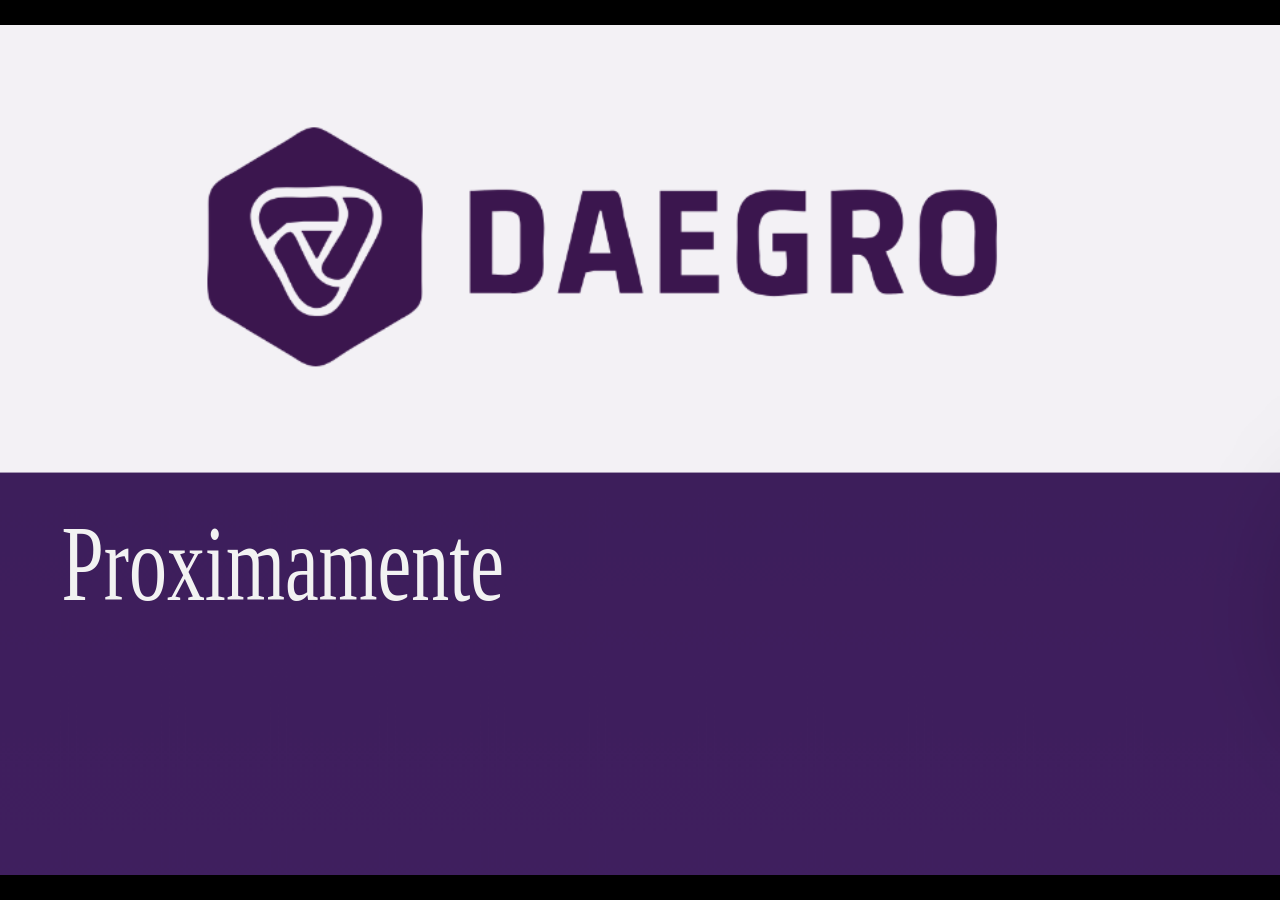
==== index.html @ 28e8f87e "Modificacion de imagen de rama proximamente" ====
<!DOCTYPE html>
<html lang="es">
<head>
    <meta charset="UTF-8">
    <meta name="viewport" content="width=device-width, initial-scale=1.0">
    <title>Próximamente</title>
    <style>
        /* Elimina los márgenes del navegador y oculta barras de scroll */
        * {
            margin: 0;
            padding: 0;
            box-sizing: border-box;
        }

        body, html {
            width: 100%;
            height: 100%;
            overflow: hidden;
            background-color: #000000; /* Fondo negro por si la imagen tarda en cargar */
        }

        /* Contenedor que centra la imagen */
        .contenedor-imagen {
            width: 100%;
            height: 100%;
            display: flex;
            justify-content: center;
            align-items: center;
        }

        /* Estilos para que la imagen cubra toda la pantalla sin deformarse */
        .imagen-pantalla {
            width: 100%;
            height: 100%;
            object-fit: contain; /* Cambia a 'contain' si no quieres que se corte nada de la imagen */
            object-position: center;
        }
    </style>
</head>
<body>

    <div class="contenedor-imagen">
        <!-- Ruta corregida apuntando a tu carpeta de imágenes -->
        <img src="imagenes/proximamente daegro.svg" alt="Sitio en construcción" class="imagen-pantalla">
    </div>

</body>
</html>
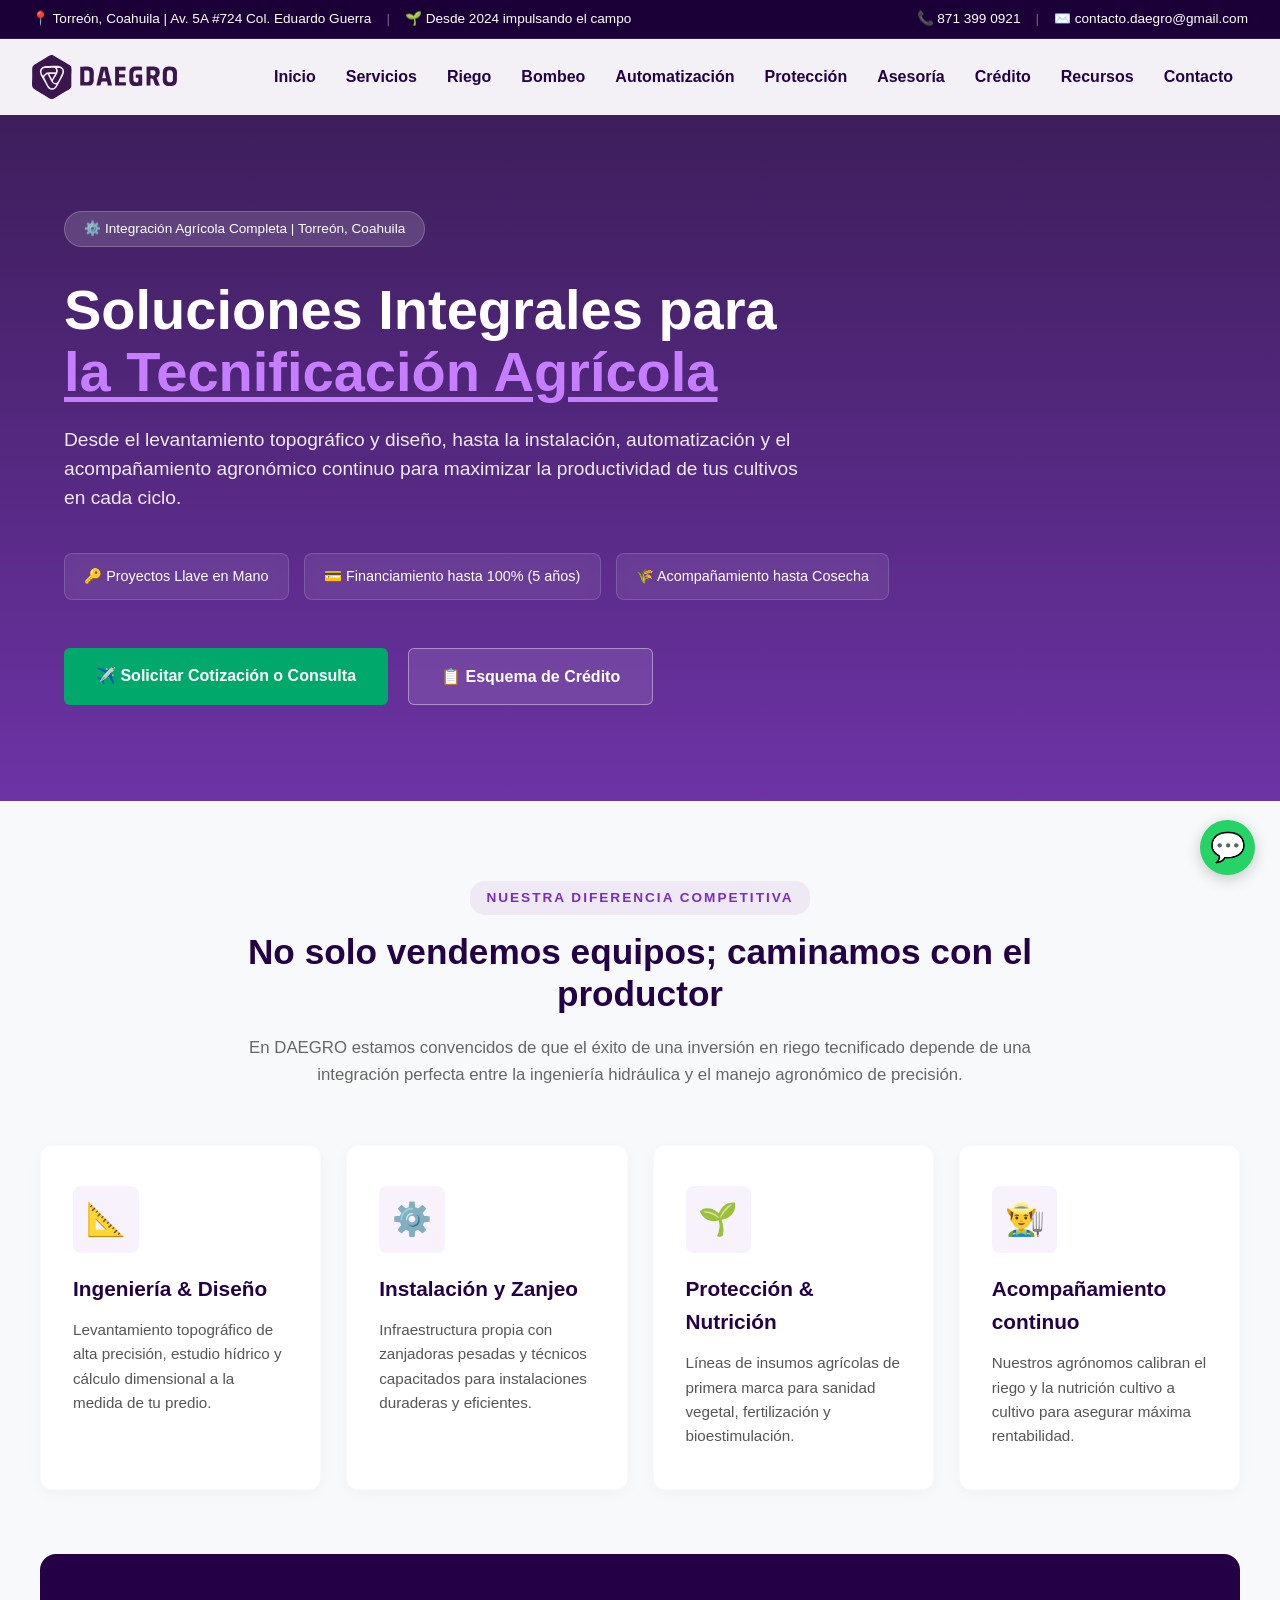
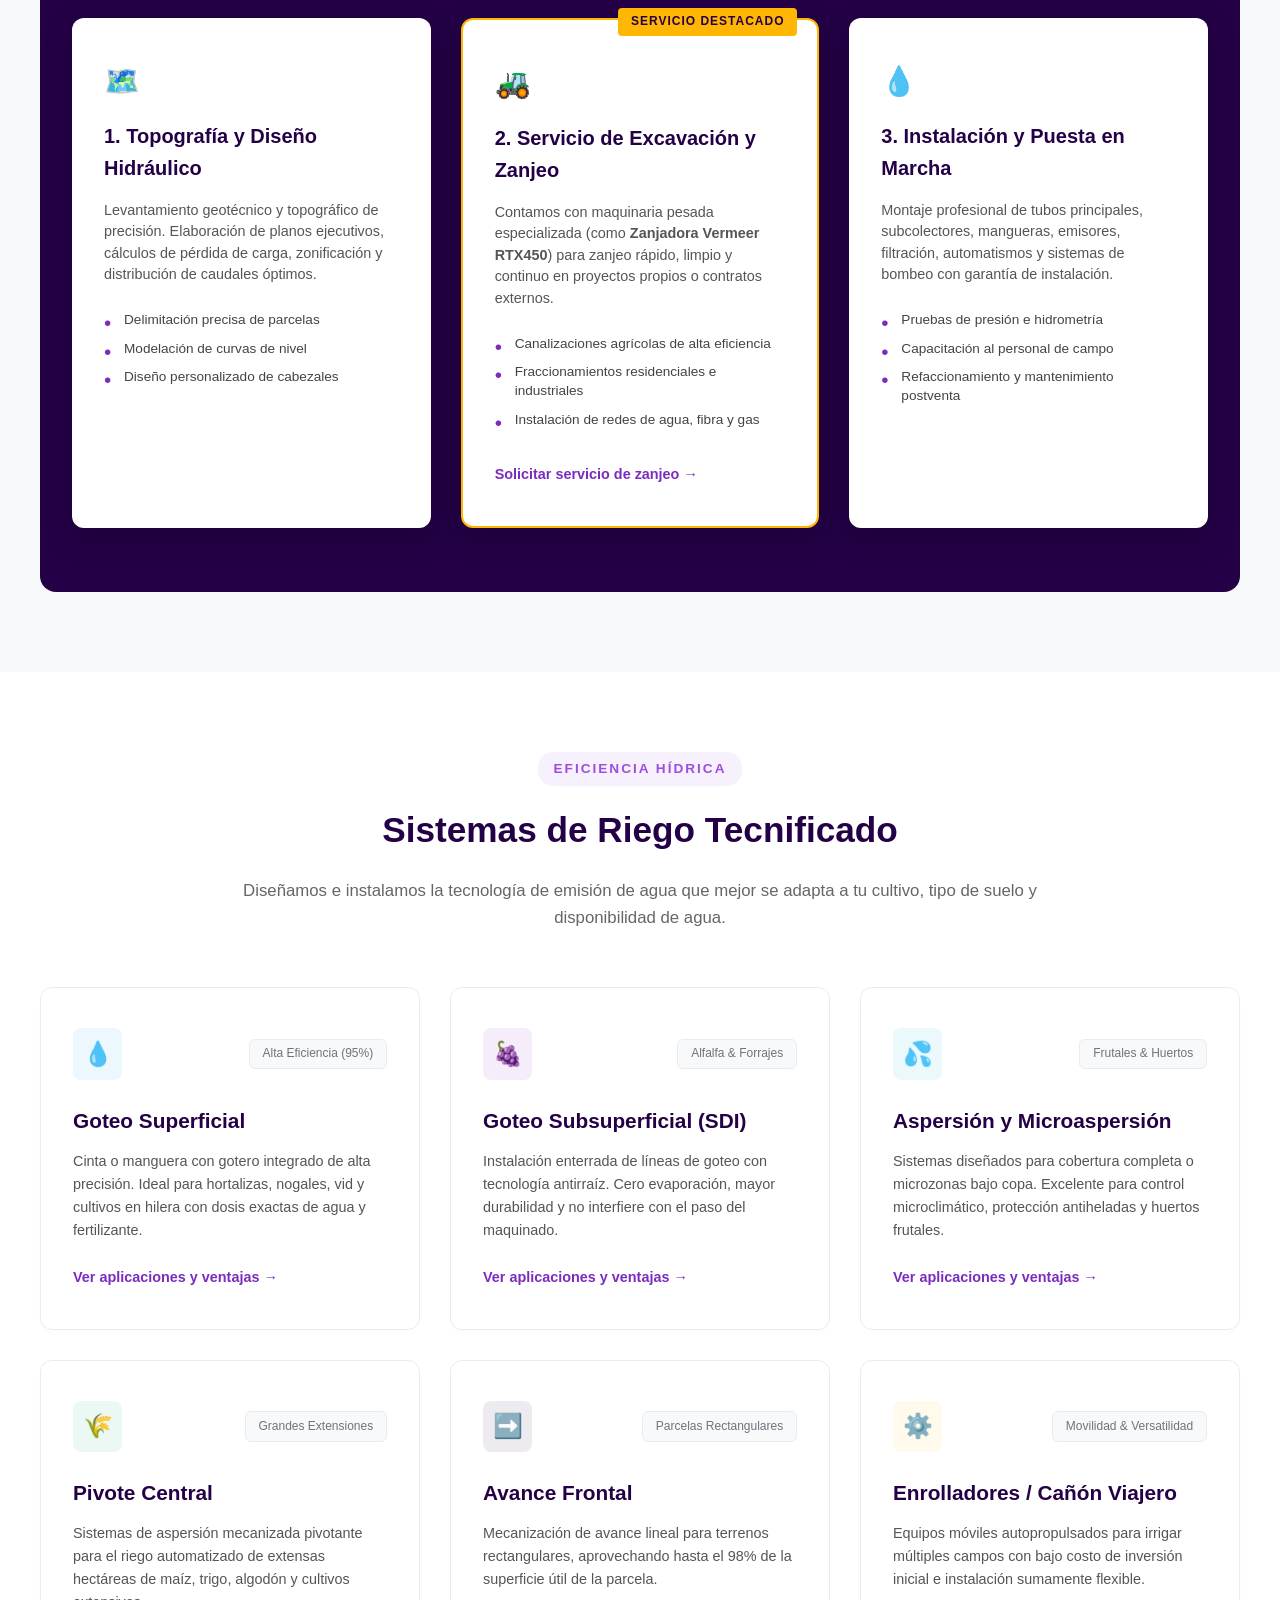
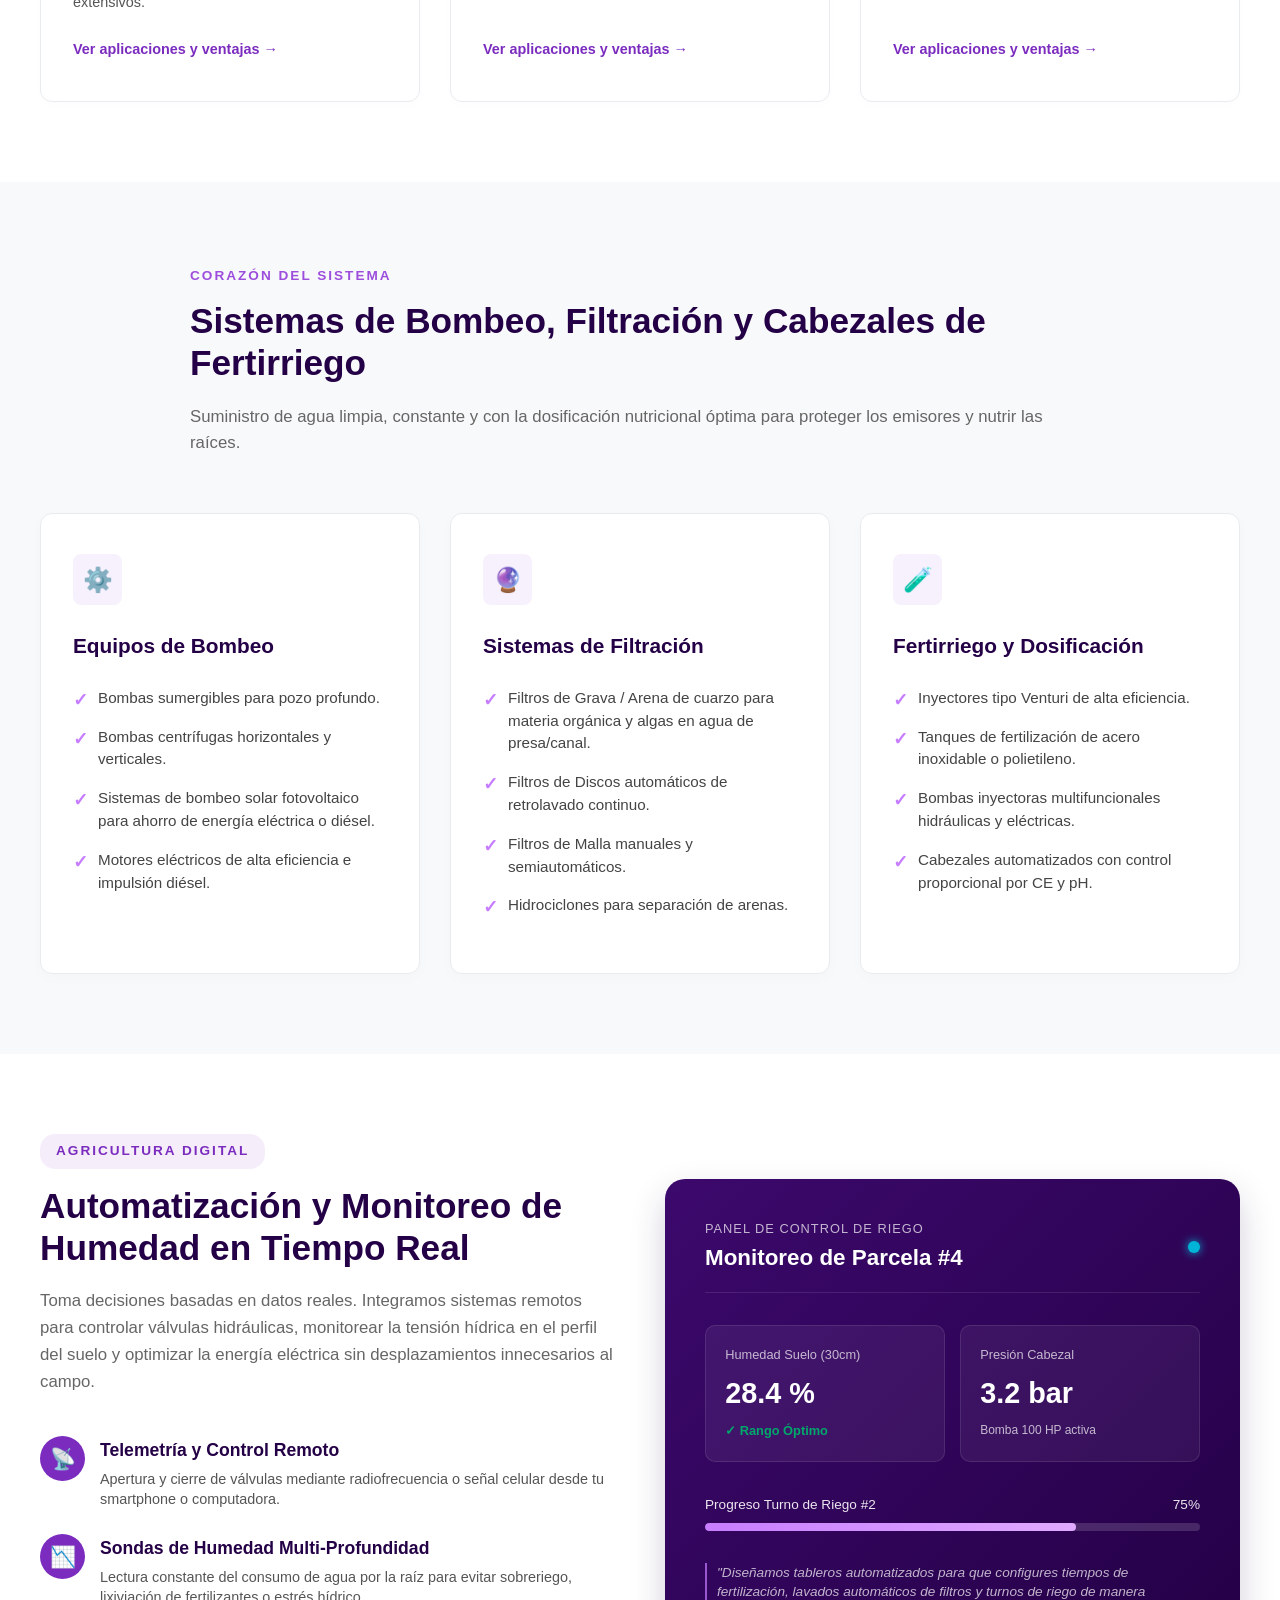
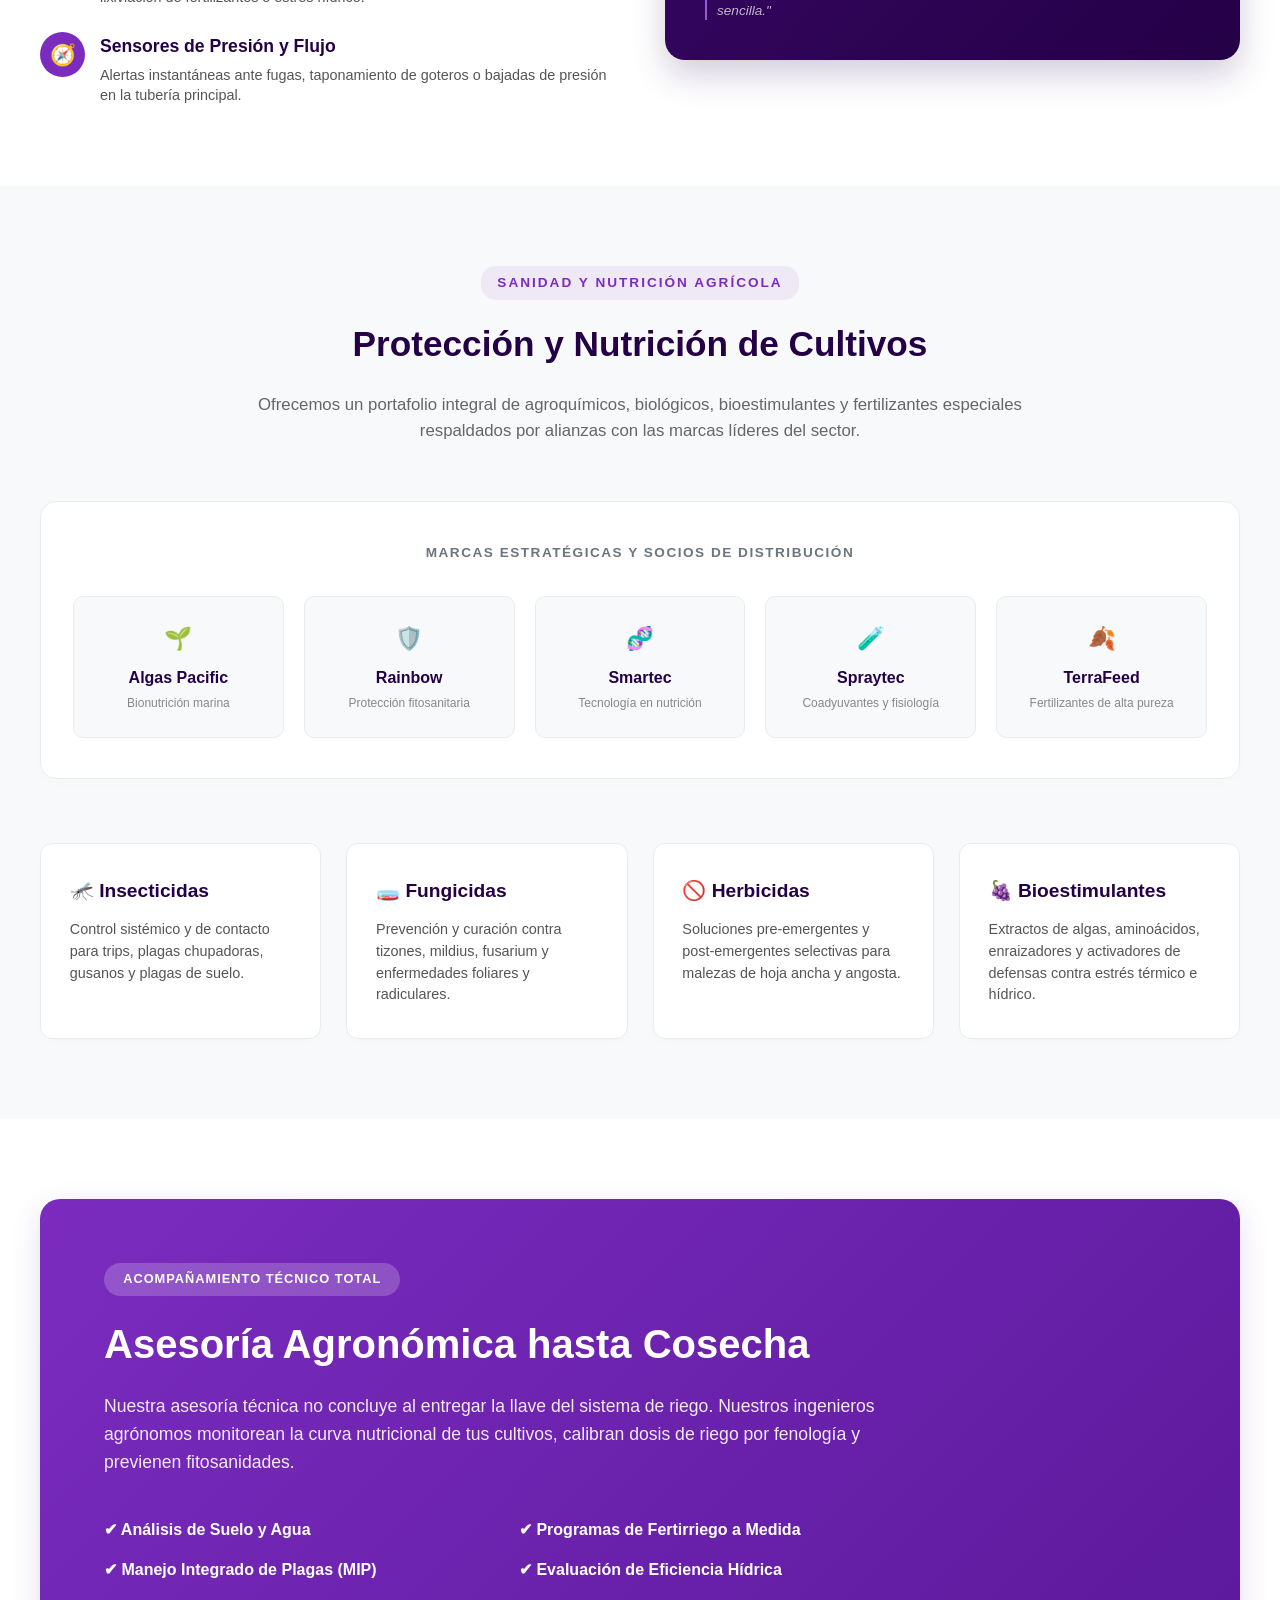
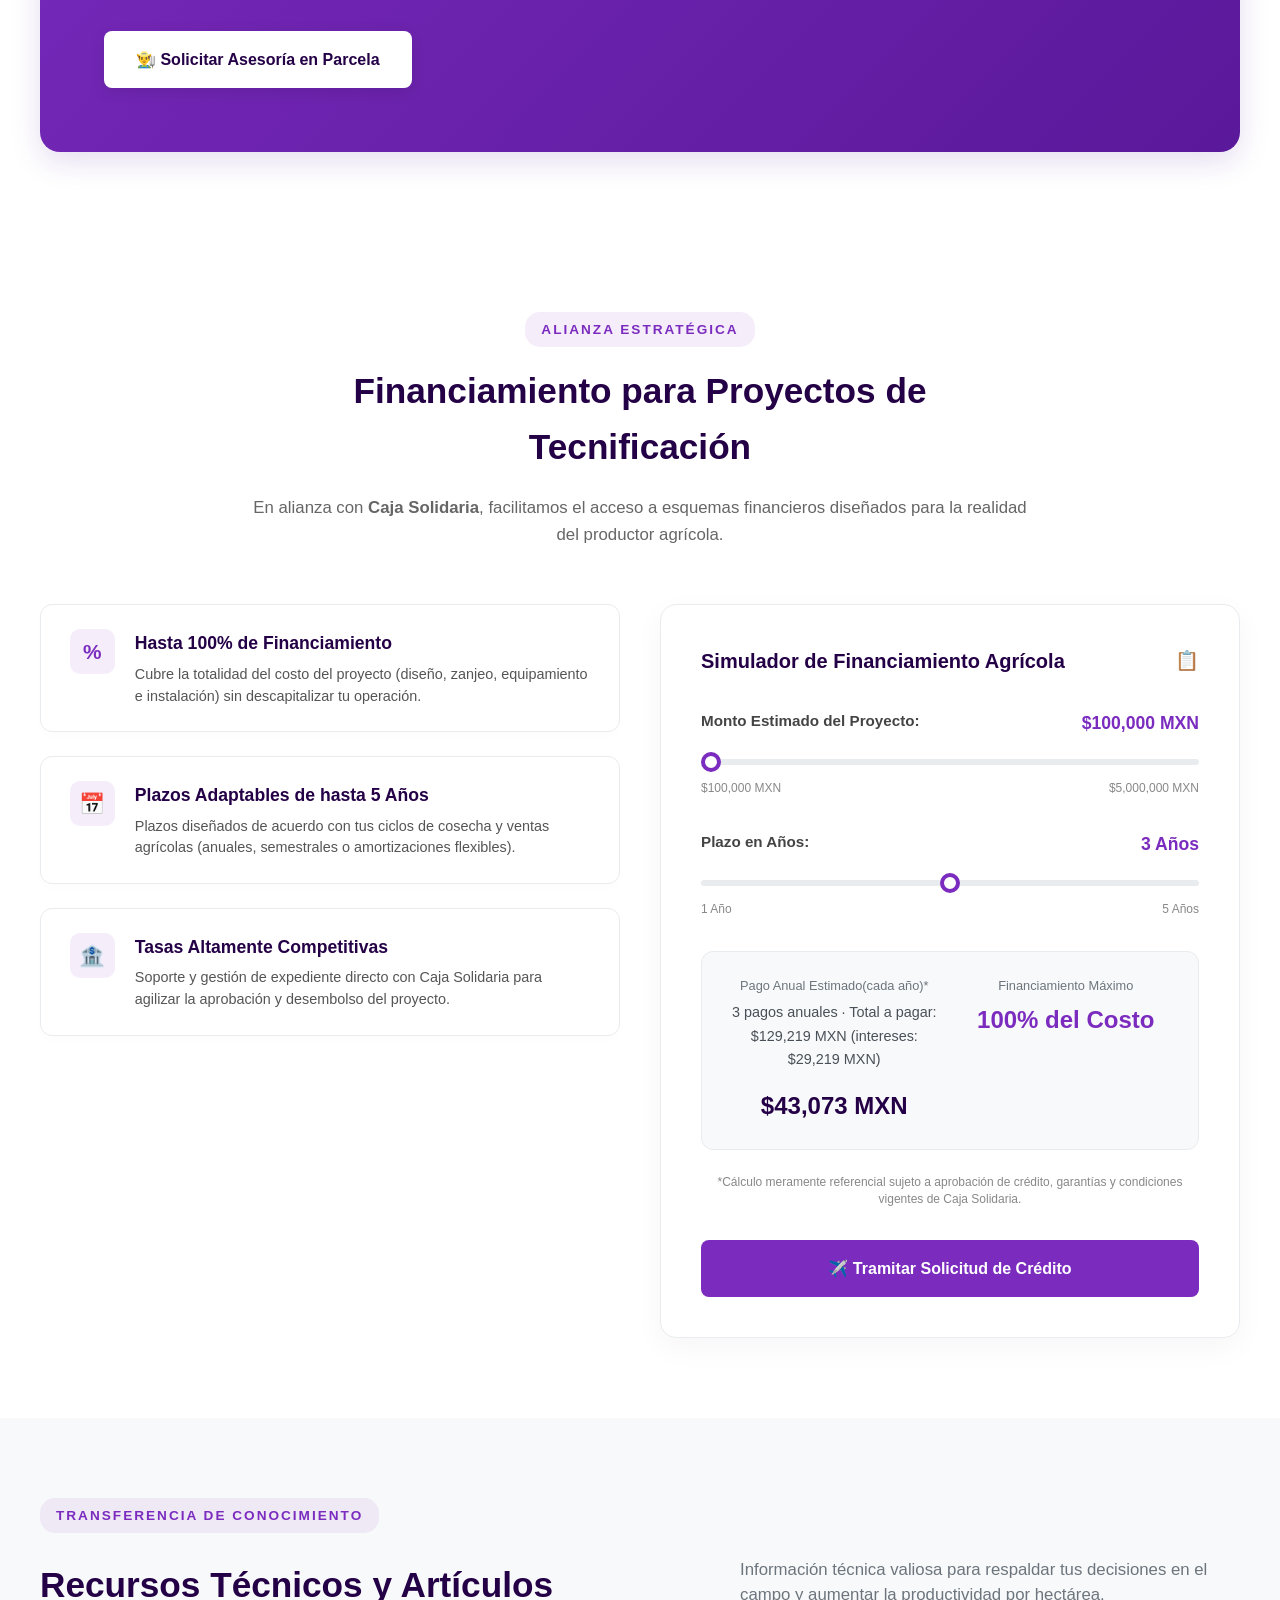
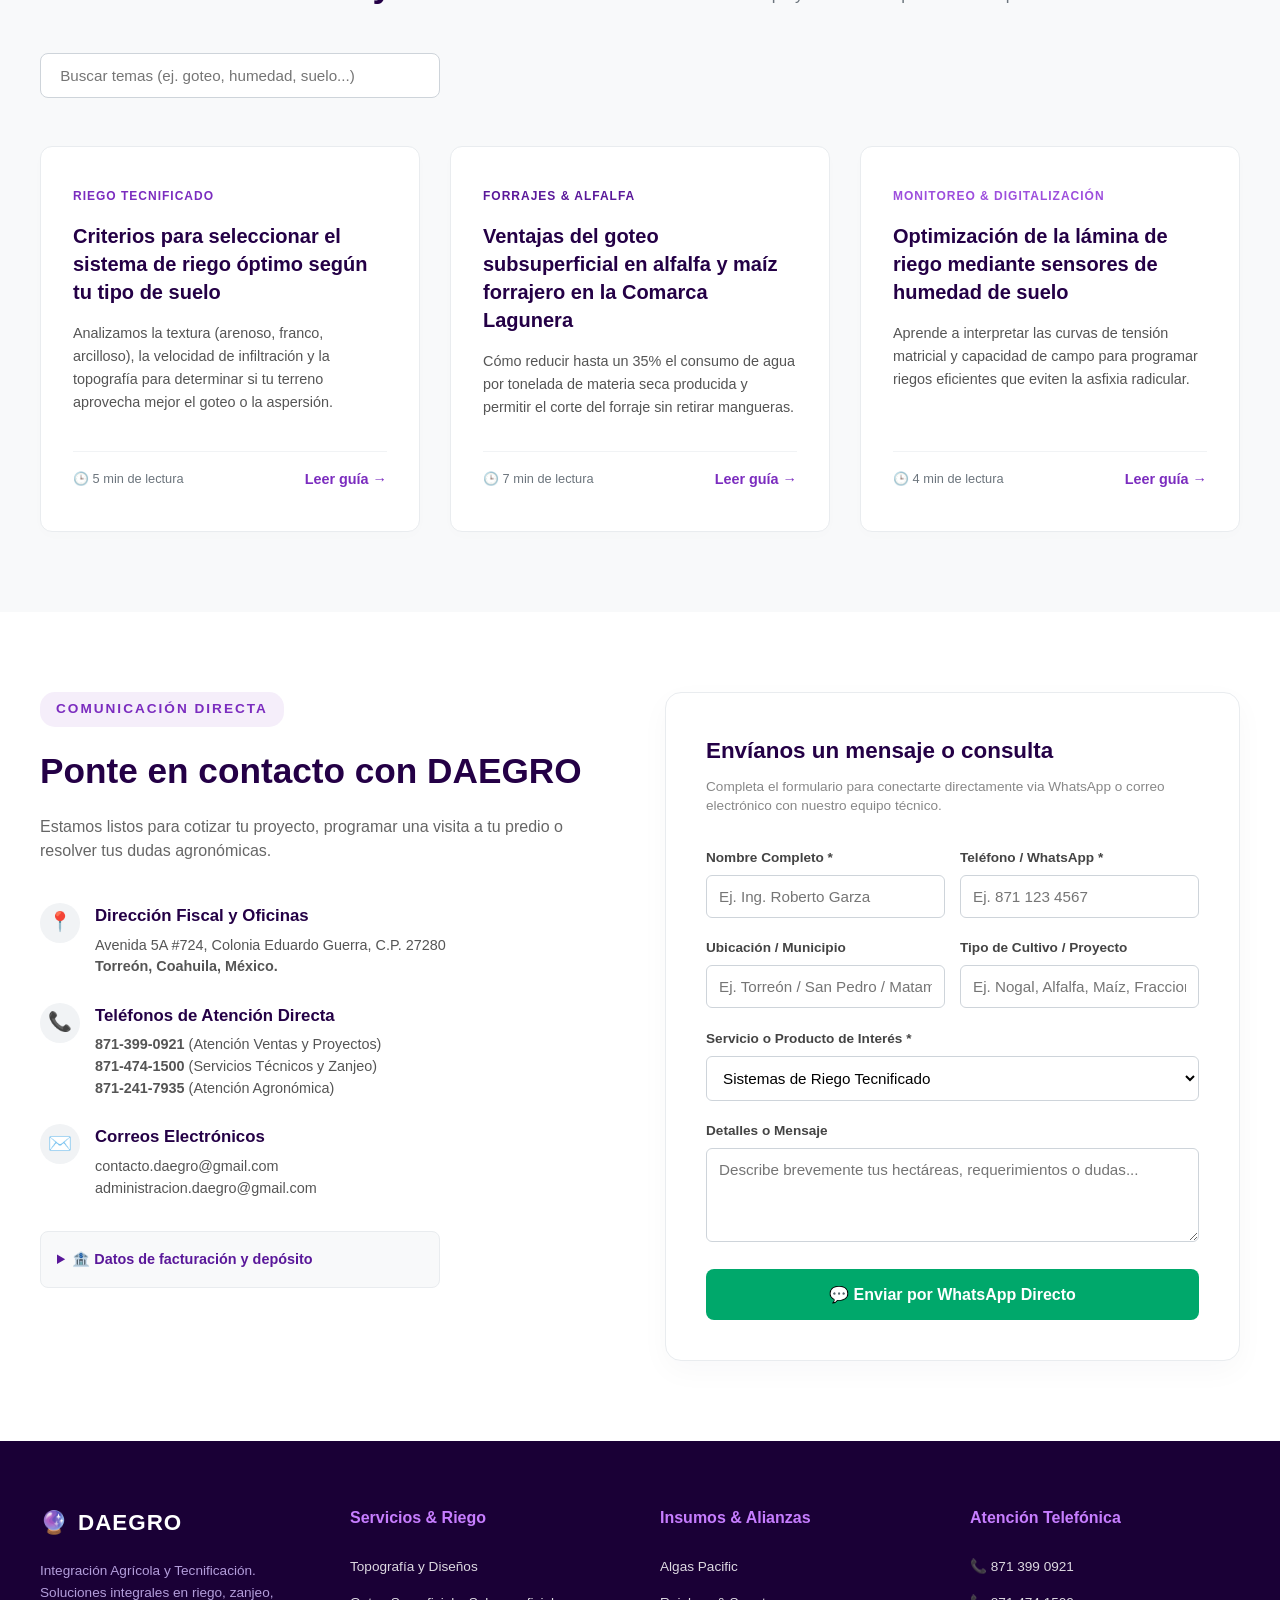
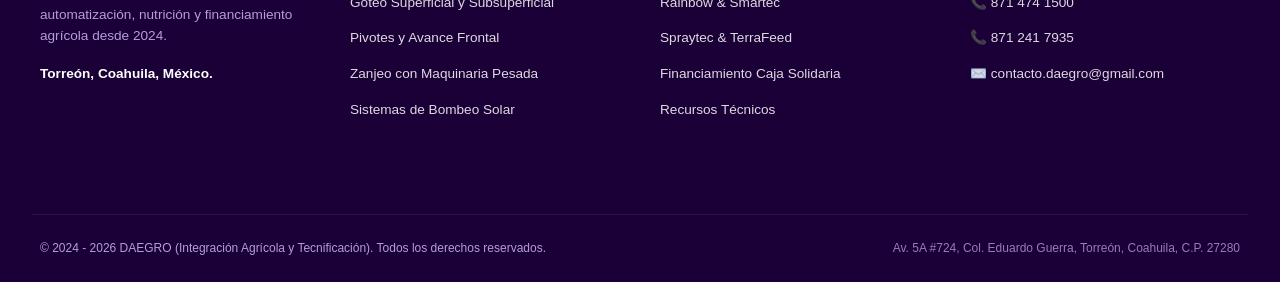
==== commit 53b14e48: "Se elimino sección de sistemas(soluciones de riego)" ====
--- a/index.html
+++ b/index.html
@@ -3,46 +3,825 @@
 <head>
     <meta charset="UTF-8">
     <meta name="viewport" content="width=device-width, initial-scale=1.0">
-    <title>Próximamente</title>
-    <style>
-        /* Elimina los márgenes del navegador y oculta barras de scroll */
-        * {
-            margin: 0;
-            padding: 0;
-            box-sizing: border-box;
-        }
-
-        body, html {
-            width: 100%;
-            height: 100%;
-            overflow: hidden;
-            background-color: #000000; /* Fondo negro por si la imagen tarda en cargar */
-        }
-
-        /* Contenedor que centra la imagen */
-        .contenedor-imagen {
-            width: 100%;
-            height: 100%;
-            display: flex;
-            justify-content: center;
-            align-items: center;
-        }
-
-        /* Estilos para que la imagen cubra toda la pantalla sin deformarse */
-        .imagen-pantalla {
-            width: 100%;
-            height: 100%;
-            object-fit: contain; /* Cambia a 'contain' si no quieres que se corte nada de la imagen */
-            object-position: center;
-        }
-    </style>
+    <title>Daegro | Sistemas de Riego Agrícola</title>
+    <link rel="stylesheet" href="estilos.css">
+    <link rel="icon" href="imagenes/favicon.ico" sizes="32x32">
+    <!-- <link rel="icon" href="imagenes/favicon.svg" type="image/svg+xml"> -->
+    <link rel="apple-touch-icon" href="imagenes/apple-touch-icon.png">
 </head>
 <body>
 
-    <div class="contenedor-imagen">
-        <!-- Ruta corregida apuntando a tu carpeta de imágenes -->
-        <img src="imagenes/proximamente daegro.svg" alt="Sitio en construcción" class="imagen-pantalla">
+    <!-- Barra Informativa Superior (Topbar) -->
+    <div class="topbar">
+        <div class="topbar-izq">
+            <span>📍 Torreón, Coahuila | Av. 5A #724 Col. Eduardo Guerra</span>
+            <span class="separador">|</span>
+            <span>🌱 Desde 2024 impulsando el campo</span>
+        </div>
+        <div class="topbar-der">
+            <a href="tel:8713990921">📞 871 399 0921</a>
+            <span class="separador">|</span>
+            <a href="mailto:contacto.daegro@gmail.com">✉️ contacto.daegro@gmail.com</a>
+        </div>
     </div>
+
+    <!-- Encabezado y Navegación -->
+    <header>
+        <div class="logo-contenedor">
+            <img src="imagenes/logo.svg" alt="DAEGRO - Integración Agrícola" class="logo-sitio" height="50" width="160">
+        </div>
+
+        <!-- CONTENEDOR AGRUPADOR -->
+        <div class="control-menu">
+            <!-- BOTÓN HAMBURGUESA -->
+            <button class="menu-hamburguesa" id="btnHamburguesa" type="button"
+                    aria-label="Menú" aria-expanded="false" aria-controls="menuNavegacion">
+                <span></span>
+                <span></span>
+                <span></span>
+            </button>
+
+            <!-- Menú de Navegación -->
+            <nav id="menuNavegacion" aria-label="Principal">
+                <ul>
+                    <li><a href="#inicio">Inicio</a></li>
+                    <li><a href="#servicios">Servicios</a></li>
+                    <li><a href="#riego">Riego</a></li>
+                    <li><a href="#bombeo">Bombeo</a></li>
+                    <li><a href="#automatizacion">Automatización</a></li>
+                    <li><a href="#proteccion">Protección</a></li>
+                    <li><a href="#asesoria">Asesoría</a></li>
+                    <li><a href="#credito">Crédito</a></li>
+                    <li><a href="#recursos">Recursos</a></li>
+                    <li><a href="#contacto">Contacto</a></li>
+                </ul>
+            </nav>
+        </div>
+    </header>
+
+    <main>
+        <!-- Sección Principal / Hero -->
+        <section id="inicio">
+            <!-- Pequeña etiqueta superior de ubicación -->
+            <div class="etiqueta-ubicacion">
+                <span>⚙️ Integración Agrícola Completa | Torreón, Coahuila</span>
+            </div>
+
+            <!-- Título Principal Comercial -->
+            <h1>Soluciones Integrales para <br><span class="texto-resaltado">la Tecnificación Agrícola</span></h1>
+            
+            <!-- Párrafo Descriptivo Real -->
+            <p class="descripcion-hero">
+                Desde el levantamiento topográfico y diseño, hasta la instalación, automatización 
+                y el acompañamiento agronómico continuo para maximizar la productividad de tus 
+                cultivos en cada ciclo.
+            </p>
+
+            <!-- Las 3 Características Destacadas (NUEVO) -->
+            <div class="caracteristicas-hero">
+                <div class="item-caracteristica">
+                    <span>🔑 Proyectos Llave en Mano</span>
+                </div>
+                <div class="item-caracteristica">
+                    <span>💳 Financiamiento hasta 100% (5 años)</span>
+                </div>
+                <div class="item-caracteristica">
+                    <span>🌾 Acompañamiento hasta Cosecha</span>
+                </div>
+            </div>
+
+            <!-- Bloque de Botones de Acción -->
+            <div class="botones-hero">
+                <!-- Botón Verde de Acción Principal (Como en la referencia) -->
+                <a href="#contacto" class="boton-verde">✈️ Solicitar Cotización o Consulta</a>
+
+                <!-- Botón de Crédito Secundario -->
+                <a href="#credito" class="boton-esquema">📋 Esquema de Crédito</a>
+            </div>
+        </section>
+
+        <!-- Sección de Servicios / Diferencia Competitiva -->
+        <section id="servicios">
+            <div class="contenedor-servicios-encabezado">
+                <span class="subtitulo-competitiva">Nuestra Diferencia Competitiva</span>
+                <h2>No solo vendemos equipos; caminamos con el productor</h2>
+                <p class="descripcion-servicios">
+                    En DAEGRO estamos convencidos de que el éxito de una inversión en riego tecnificado depende de 
+                    una integración perfecta entre la ingeniería hidráulica y el manejo agronómico de precisión.
+                </p>
+            </div>
+
+            <!-- Contenedor con las 4 Tarjetas de Servicios -->
+            <div class="cuadrícula-servicios">
+                
+                <!-- Tarjeta 1: Ingeniería & Diseño -->
+                <div class="tarjeta-servicio">
+                    <div class="icono-servicio">📐</div>
+                    <h3>Ingeniería & Diseño</h3>
+                    <p>Levantamiento topográfico de alta precisión, estudio hídrico y cálculo dimensional a la medida de tu predio.</p>
+                </div>
+
+                <!-- Tarjeta 2: Instalación y Zanjeo -->
+                <div class="tarjeta-servicio">
+                    <div class="icono-servicio">⚙️</div>
+                    <h3>Instalación y Zanjeo</h3>
+                    <p>Infraestructura propia con zanjadoras pesadas y técnicos capacitados para instalaciones duraderas y eficientes.</p>
+                </div>
+
+                <!-- Tarjeta 3: Protección & Nutrición -->
+                <div class="tarjeta-servicio">
+                    <div class="icono-servicio">🌱</div>
+                    <h3>Protección & Nutrición</h3>
+                    <p>Líneas de insumos agrícolas de primera marca para sanidad vegetal, fertilización y bioestimulación.</p>
+                </div>
+
+                <!-- Tarjeta 4: Acompañamiento continuo -->
+                <div class="tarjeta-servicio">
+                    <div class="icono-servicio">👨‍🌾</div>
+                    <h3>Acompañamiento continuo</h3>
+                    <p>Nuestros agrónomos calibran el riego y la nutrición cultivo a cultivo para asegurar máxima rentabilidad.</p>
+                </div>
+            </div>
+
+            <!-- Bloque de Procesos Técnicos (Nuevo) -->
+            <div class="contenedor-procesos-tecnicos">
+                
+                <!-- Tarjeta 1: Topografía -->
+                <div class="tarjeta-proceso">
+                    <div class="icono-proceso">🗺️</div>
+                    <h3>1. Topografía y Diseño Hidráulico</h3>
+                    <p class="desc-proceso-principal">
+                        Levantamiento geotécnico y topográfico de precisión. Elaboración de planos ejecutivos, cálculos de pérdida de carga, zonificación y distribución de caudales óptimos.
+                    </p>
+                    <ul class="lista-proceso-viñetas">
+                        <li>Delimitación precisa de parcelas</li>
+                        <li>Modelación de curvas de nivel</li>
+                        <li>Diseño personalizado de cabezales</li>
+                    </ul>
+                </div>
+
+                <!-- Tarjeta 2: Excavación y Zanjeo (Destacada) -->
+                <div class="tarjeta-proceso destacada">
+                    <span class="badge-destacado">Servicio Destacado</span>
+                    <div class="icono-proceso">🚜</div>
+                    <h3>2. Servicio de Excavación y Zanjeo</h3>
+                    <p class="desc-proceso-principal">
+                        Contamos con maquinaria pesada especializada (como <strong>Zanjadora Vermeer RTX450</strong>) para zanjeo rápido, limpio y continuo en proyectos propios o contratos externos.
+                    </p>
+                    <ul class="lista-proceso-viñetas">
+                        <li>Canalizaciones agrícolas de alta eficiencia</li>
+                        <li>Fraccionamientos residenciales e industriales</li>
+                        <li>Instalación de redes de agua, fibra y gas</li>
+                    </ul>
+                    <a href="#contacto" class="enlace-proceso-accion">Solicitar servicio de zanjeo →</a>
+                </div>
+
+                <!-- Tarjeta 3: Instalación -->
+                <div class="tarjeta-proceso">
+                    <div class="icono-proceso">💧</div>
+                    <h3>3. Instalación y Puesta en Marcha</h3>
+                    <p class="desc-proceso-principal">
+                        Montaje profesional de tubos principales, subcolectores, mangueras, emisores, filtración, automatismos y sistemas de bombeo con garantía de instalación.
+                    </p>
+                    <ul class="lista-proceso-viñetas">
+                        <li>Pruebas de presión e hidrometría</li>
+                        <li>Capacitación al personal de campo</li>
+                        <li>Refaccionamiento y mantenimiento postventa</li>
+                    </ul>
+                </div>
+            </div>
+        </section>
+
+        <!-- Sección de Sistemas de Riego -->
+        <section id="riego">
+            <div class="contenedor-riego-encabezado">
+                <span class="subtitulo-eficiencia">Eficiencia Hídrica</span>
+                <h2>Sistemas de Riego Tecnificado</h2>
+                <p class="descripcion-riego">
+                    Diseñamos e instalamos la tecnología de emisión de agua que mejor se adapta a tu cultivo, tipo de suelo y disponibilidad de agua.
+                </p>
+            </div>
+
+            <!-- Rejilla de 6 soluciones de riego -->
+            <div class="cuadrícula-riego">
+                
+                <!-- Tarjeta 1: Goteo Superficial -->
+                <div class="tarjeta-riego-tecnico">
+                    <div class="header-tarjeta-riego">
+                        <div class="icono-riego-item azul-claro">💧</div>
+                        <span class="badge-tecnico">Alta Eficiencia (95%)</span>
+                    </div>
+                    <h3>Goteo Superficial</h3>
+                    <p>Cinta o manguera con gotero integrado de alta precisión. Ideal para hortalizas, nogales, vid y cultivos en hilera con dosis exactas de agua y fertilizante.</p>
+                    <a href="#contacto" class="enlace-riego-tecnico">Ver aplicaciones y ventajas →</a>
+                </div>
+
+                <!-- Tarjeta 2: Goteo Subsuperficial -->
+                <div class="tarjeta-riego-tecnico">
+                    <div class="header-tarjeta-riego">
+                        <div class="icono-riego-item morado-claro">🍇</div>
+                        <span class="badge-tecnico">Alfalfa & Forrajes</span>
+                    </div>
+                    <h3>Goteo Subsuperficial (SDI)</h3>
+                    <p>Instalación enterrada de líneas de goteo con tecnología antirraíz. Cero evaporación, mayor durabilidad y no interfiere con el paso del maquinado.</p>
+                    <a href="#contacto" class="enlace-riego-tecnico">Ver aplicaciones y ventajas →</a>
+                </div>
+
+                <!-- Tarjeta 3: Aspersión y Microaspersión -->
+                <div class="tarjeta-riego-tecnico">
+                    <div class="header-tarjeta-riego">
+                        <div class="icono-riego-item azul-mar">💦</div>
+                        <span class="badge-tecnico">Frutales & Huertos</span>
+                    </div>
+                    <h3>Aspersión y Microaspersión</h3>
+                    <p>Sistemas diseñados para cobertura completa o microzonas bajo copa. Excelente para control microclimático, protección antiheladas y huertos frutales.</p>
+                    <a href="#contacto" class="enlace-riego-tecnico">Ver aplicaciones y ventajas →</a>
+                </div>
+
+                <!-- Tarjeta 4: Pivote Central -->
+                <div class="tarjeta-riego-tecnico">
+                    <div class="header-tarjeta-riego">
+                        <div class="icono-riego-item verde-claro">🌾</div>
+                        <span class="badge-tecnico">Grandes Extensiones</span>
+                    </div>
+                    <h3>Pivote Central</h3>
+                    <p>Sistemas de aspersión mecanizada pivotante para el riego automatizado de extensas hectáreas de maíz, trigo, algodón y cultivos extensivos.</p>
+                    <a href="#contacto" class="enlace-riego-tecnico">Ver aplicaciones y ventajas →</a>
+                </div>
+
+                <!-- Tarjeta 5: Avance Frontal -->
+                <div class="tarjeta-riego-tecnico">
+                    <div class="header-tarjeta-riego">
+                        <div class="icono-riego-item azul-oscuro">➡️</div>
+                        <span class="badge-tecnico">Parcelas Rectangulares</span>
+                    </div>
+                    <h3>Avance Frontal</h3>
+                    <p>Mecanización de avance lineal para terrenos rectangulares, aprovechando hasta el 98% de la superficie útil de la parcela.</p>
+                    <a href="#contacto" class="enlace-riego-tecnico">Ver aplicaciones y ventajas →</a>
+                </div>
+
+                <!-- Tarjeta 6: Enrolladores / Cañón Viajero -->
+                <div class="tarjeta-riego-tecnico">
+                    <div class="header-tarjeta-riego">
+                        <div class="icono-riego-item naranja-claro">⚙️</div>
+                        <span class="badge-tecnico">Movilidad & Versatilidad</span>
+                    </div>
+                    <h3>Enrolladores / Cañón Viajero</h3>
+                    <p>Equipos móviles autopropulsados para irrigar múltiples campos con bajo costo de inversión inicial e instalación sumamente flexible.</p>
+                    <a href="#contacto" class="enlace-riego-tecnico">Ver aplicaciones y ventajas →</a>
+                </div>
+
+            </div>
+        </section>
+
+        <!-- Sección de Sistemas de Bombeo y Filtración -->
+        <section id="bombeo">
+            <div class="contenedor-bombeo-encabezado">
+                <span class="subtitulo-corazon">Corazón del Sistema</span>
+                <h2>Sistemas de Bombeo, Filtración y Cabezales de Fertirriego</h2>
+                <p class="descripcion-bombeo">
+                    Suministro de agua limpia, constante y con la dosificación nutricional óptima para proteger los emisores y nutrir las raíces.
+                </p>
+            </div>
+
+            <!-- Rejilla de 3 pilares de equipamiento hidráulico -->
+            <div class="cuadrícula-bombeo">
+                
+                <!-- Tarjeta 1: Equipos de Bombeo -->
+                <div class="tarjeta-bombeo-tecnico">
+                    <div class="icono-bombeo-cabecera">⚙️</div>
+                    <h3>Equipos de Bombeo</h3>
+                    <ul class="lista-bombeo-check">
+                        <li>Bombas sumergibles para pozo profundo.</li>
+                        <li>Bombas centrífugas horizontales y verticales.</li>
+                        <li>Sistemas de bombeo solar fotovoltaico para ahorro de energía eléctrica o diésel.</li>
+                        <li>Motores eléctricos de alta eficiencia e impulsión diésel.</li>
+                    </ul>
+                </div>
+
+                <!-- Tarjeta 2: Sistemas de Filtración -->
+                <div class="tarjeta-bombeo-tecnico">
+                    <div class="icono-bombeo-cabecera">🔮</div>
+                    <h3>Sistemas de Filtración</h3>
+                    <ul class="lista-bombeo-check">
+                        <li>Filtros de Grava / Arena de cuarzo para materia orgánica y algas en agua de presa/canal.</li>
+                        <li>Filtros de Discos automáticos de retrolavado continuo.</li>
+                        <li>Filtros de Malla manuales y semiautomáticos.</li>
+                        <li>Hidrociclones para separación de arenas.</li>
+                    </ul>
+                </div>
+
+                <!-- Tarjeta 3: Fertirriego y Dosificación -->
+                <div class="tarjeta-bombeo-tecnico">
+                    <div class="icono-bombeo-cabecera">🧪</div>
+                    <h3>Fertirriego y Dosificación</h3>
+                    <ul class="lista-bombeo-check">
+                        <li>Inyectores tipo Venturi de alta eficiencia.</li>
+                        <li>Tanques de fertilización de acero inoxidable o polietileno.</li>
+                        <li>Bombas inyectoras multifuncionales hidráulicas y eléctricas.</li>
+                        <li>Cabezales automatizados con control proporcional por CE y pH.</li>
+                    </ul>
+                </div>
+            </div>
+        </section>
+
+        <!-- Sección de Automatización y Agricultura Digital -->
+        <section id="automatizacion">
+            <div class="contenedor-dos-columnas">
+                
+                <!-- Columna Izquierda: Información Técnica -->
+                <div class="columna-info-automatizacion">
+                    <span class="subtitulo-digital">Agricultura Digital</span>
+                    <h2>Automatización y Monitoreo de Humedad en Tiempo Real</h2>
+                    <p class="desc-automatizacion">
+                        Toma decisiones basadas en datos reales. Integramos sistemas remotos para controlar válvulas hidráulicas, monitorear la tensión hídrica en el perfil del suelo y optimizar la energía eléctrica sin desplazamientos innecesarios al campo.
+                    </p>
+
+                    <!-- Lista de Características -->
+                    <div class="lista-caracteristicas-digitales">
+                        <div class="item-digital">
+                            <div class="icono-digital-circulo">📡</div>
+                            <div>
+                                <h3>Telemetría y Control Remoto</h3>
+                                <p>Apertura y cierre de válvulas mediante radiofrecuencia o señal celular desde tu smartphone o computadora.</p>
+                            </div>
+                        </div>
+
+                        <div class="item-digital">
+                            <div class="icono-digital-circulo">📉</div>
+                            <div>
+                                <h3>Sondas de Humedad Multi-Profundidad</h3>
+                                <p>Lectura constante del consumo de agua por la raíz para evitar sobreriego, lixiviación de fertilizantes o estrés hídrico.</p>
+                            </div>
+                        </div>
+
+                        <div class="item-digital">
+                            <div class="icono-digital-circulo">🧭</div>
+                            <div>
+                                <h3>Sensores de Presión y Flujo</h3>
+                                <p>Alertas instantáneas ante fugas, taponamiento de goteros o bajadas de presión en la tubería principal.</p>
+                            </div>
+                        </div>
+                    </div>
+                </div>
+
+                <!-- Columna Derecha: Simulación del Panel de Control Digital con CSS -->
+                <div class="columna-panel-simulador">
+                    <div class="interfaz-monitor">
+                        <div class="monitor-header">
+                            <div>
+                                <p class="monitor-tag">Panel de Control de Riego</p>
+                                <h3>Monitoreo de Parcela #4</h3>
+                            </div>
+                            <span class="punto-en-linea"></span>
+                        </div>
+
+                        <!-- Bloque de Métrica de Datos -->
+                        <div class="monitor-tarjetas-datos">
+                            <div class="subtarjeta-dato">
+                                <p>Humedad Suelo (30cm)</p>
+                                <span class="valor-dato">28.4 %</span>
+                                <p class="rango-optimo">✓ Rango Óptimo</p>
+                            </div>
+                            <div class="subtarjeta-dato">
+                                <p>Presión Cabezal</p>
+                                <span class="valor-dato">3.2 bar</span>
+                                <p class="estado-bomba">Bomba 100 HP activa</p>
+                            </div>
+                        </div>
+
+                        <!-- Barra de Progreso del Turno -->
+                        <div class="monitor-progreso-seccion">
+                            <div class="progreso-texto">
+                                <span>Progreso Turno de Riego #2</span>
+                                <span>75%</span>
+                            </div>
+                            <div class="barra-fondo-progreso">
+                                <div class="barra-llena-progreso"></div>
+                            </div>
+                        </div>
+
+                        <p class="monitor-nota-pie">
+                            "Diseñamos tableros automatizados para que configures tiempos de fertilización, lavados automáticos de filtros y turnos de riego de manera sencilla."
+                        </p>
+                    </div>
+                </div>
+
+            </div>
+        </section>
+
+        <!-- Sección de Protección y Nutrición de Cultivos -->
+        <section id="proteccion">
+            <div class="contenedor-proteccion-encabezado">
+                <span class="subtitulo-sanidad">Sanidad y Nutrición Agrícola</span>
+                <h2>Protección y Nutrición de Cultivos</h2>
+                <p class="descripcion-proteccion">
+                    Ofrecemos un portafolio integral de agroquímicos, biológicos, bioestimulantes y fertilizantes especiales respaldados por alianzas con las marcas líderes del sector.
+                </p>
+            </div>
+
+            <!-- Subsección de Marcas Socias de Distribución -->
+            <div class="bloque-marcas-socias">
+                <p class="titulo-marcas">Marcas Estratégicas y Socios de Distribución</p>
+                <div class="cuadrícula-marcas">
+                    <div class="tarjeta-marca">
+                        <span class="icono-marca-v">🌱</span>
+                        <h4>Algas Pacific</h4>
+                        <p>Bionutrición marina</p>
+                    </div>
+                    <div class="tarjeta-marca">
+                        <span class="icono-marca-v">🛡️</span>
+                        <h4>Rainbow</h4>
+                        <p>Protección fitosanitaria</p>
+                    </div>
+                    <div class="tarjeta-marca">
+                        <span class="icono-marca-v">🧬</span>
+                        <h4>Smartec</h4>
+                        <p>Tecnología en nutrición</p>
+                    </div>
+                    <div class="tarjeta-marca">
+                        <span class="icono-marca-v">🧪</span>
+                        <h4>Spraytec</h4>
+                        <p>Coadyuvantes y fisiología</p>
+                    </div>
+                    <div class="tarjeta-marca">
+                        <span class="icono-marca-v">🍂</span>
+                        <h4>TerraFeed</h4>
+                        <p>Fertilizantes de alta pureza</p>
+                    </div>
+                </div>
+            </div>
+
+            <!-- Cuadrícula de las 4 soluciones de insumos -->
+            <div class="cuadrícula-insumos">
+                <div class="tarjeta-insumo">
+                    <h3>🦟 Insecticidas</h3>
+                    <p>Control sistémico y de contacto para trips, plagas chupadoras, gusanos y plagas de suelo.</p>
+                </div>
+                <div class="tarjeta-insumo">
+                    <h3>🧫 Fungicidas</h3>
+                    <p>Prevención y curación contra tizones, mildius, fusarium y enfermedades foliares y radiculares.</p>
+                </div>
+                <div class="tarjeta-insumo">
+                    <h3>🚫 Herbicidas</h3>
+                    <p>Soluciones pre-emergentes y post-emergentes selectivas para malezas de hoja ancha y angosta.</p>
+                </div>
+                <div class="tarjeta-insumo">
+                    <h3>🍇 Bioestimulantes</h3>
+                    <p>Extractos de algas, aminoácidos, enraizadores y activadores de defensas contra estrés térmico e hídrico.</p>
+                </div>
+            </div>
+        </section>
+
+        <!-- Sección de Asesoría Agronómica -->
+        <section id="asesoria">
+            <div class="bloque-tarjeta-asesoria">
+                
+                <!-- Etiqueta ovalada superior -->
+                <span class="badge-acompañamiento">Acompañamiento Técnico Total</span>
+                
+                <h2>Asesoría Agronómica hasta Cosecha</h2>
+                
+                <p class="desc-asesoria">
+                    Nuestra asesoría técnica no concluye al entregar la llave del sistema de riego. Nuestros ingenieros agrónomos monitorean la curva nutricional de tus cultivos, calibran dosis de riego por fenología y previenen fitosanidades.
+                </p>
+
+                <!-- Rejilla interna de 2 columnas de checks técnicos -->
+                <div class="cuadrícula-checks-asesoria">
+                    <div class="check-asesoria-item">✔ Análisis de Suelo y Agua</div>
+                    <div class="check-asesoria-item">✔ Programas de Fertirriego a Medida</div>
+                    <div class="check-asesoria-item">✔ Manejo Integrado de Plagas (MIP)</div>
+                    <div class="check-asesoria-item">✔ Evaluación de Eficiencia Hídrica</div>
+                </div>
+
+                <!-- Botón de acción principal blanco -->
+                <a href="#contacto" class="boton-asesor-parcela">👨‍🌾 Solicitar Asesoría en Parcela</a>
+
+            </div>
+        </section>
+
+        <!-- Sección de Crédito y Simulador Financiero -->
+        <section id="credito">
+            <div class="contenedor-credito-encabezado">
+                <span class="subtitulo-alianza">Alianza Estratégica</span>
+                <h2>Financiamiento para Proyectos de Tecnificación</h2>
+                <p class="descripcion-credito">
+                    En alianza con <strong>Caja Solidaria</strong>, facilitamos el acceso a esquemas financieros diseñados para la realidad del productor agrícola.
+                </p>
+            </div>
+
+            <div class="contenedor-dos-columnas-credito">
+                
+                <!-- Columna Izquierda: Beneficios del Crédito -->
+                <div class="columna-tarjetas-beneficios">
+                    <div class="tarjeta-beneficio-credito">
+                        <span class="icono-credito-b">%</span>
+                        <div>
+                            <h3>Hasta 100% de Financiamiento</h3>
+                            <p>Cubre la totalidad del costo del proyecto (diseño, zanjeo, equipamiento e instalación) sin descapitalizar tu operación.</p>
+                        </div>
+                    </div>
+
+                    <div class="tarjeta-beneficio-credito">
+                        <span class="icono-credito-b">📅</span>
+                        <div>
+                            <h3>Plazos Adaptables de hasta 5 Años</h3>
+                            <p>Plazos diseñados de acuerdo con tus ciclos de cosecha y ventas agrícolas (anuales, semestrales o amortizaciones flexibles).</p>
+                        </div>
+                    </div>
+
+                    <div class="tarjeta-beneficio-credito">
+                        <span class="icono-credito-b">🏦</span>
+                        <div>
+                            <h3>Tasas Altamente Competitivas</h3>
+                            <p>Soporte y gestión de expediente directo con Caja Solidaria para agilizar la aprobación y desembolso del proyecto.</p>
+                        </div>
+                    </div>
+                </div>
+
+                <!-- Columna Derecha: El Simulador Interactivo Funcional -->
+                <div class="columna-simulador-calculadora">
+                    <div class="caja-simulador">
+                        <div class="header-simulador">
+                            <h3>Simulador de Financiamiento Agrícola</h3>
+                            <span class="icono-calculadora-p">📋</span>
+                        </div>
+                        
+                        <!-- Entrada 1: Monto del Proyecto -->
+                        <div class="control-slider">
+                            <div class="labels-slider">
+                                <span>Monto Estimado del Proyecto:</span>
+                                <span id="txtMonto" class="valor-resaltado-simulador">$100,000 MXN</span>
+                            </div>
+                            <input type="range" id="rangeMonto" min="100000" max="5000000" step="10000" value="100000">
+                            <div class="rango-limites">
+                                <span>$100,000 MXN</span>
+                                <span>$5,000,000 MXN</span>
+                            </div>
+                        </div>
+
+                        <!-- Entrada 2: Plazo en Años -->
+                        <div class="control-slider">
+                            <div class="labels-slider">
+                                <span>Plazo en Años:</span>
+                                <span id="txtPlazo" class="valor-resaltado-simulador">3 Años</span>
+                            </div>
+                            <input type="range" id="rangePlazo" min="1" max="5" step="1" value="3">
+                            <div class="rango-limites">
+                                <span>1 Año</span>
+                                <span>5 Años</span>
+                            </div>
+                        </div>
+
+                        <!-- Bloque de Resultados de Salida -->
+                        <div class="bloque-resultados-simulador">
+                            <div class="resultado-item">
+                                <p class="etiqueta-resultado">Pago Anual Estimado(cada año)*</p>
+                                <p id="resumenCredito" class="resumen-credito"></p>
+                                <span id="calcPagoAnual" class="monto-resultado">$- MXN</span>
+                            </div>
+                            <div class="resultado-item">
+                                <p class="etiqueta-resultado">Financiamiento Máximo</p>
+                                <span class="monto-resultado color-morado">100% del Costo</span>
+                            </div>
+                        </div>
+
+                        <p class="nota-legal-simulador">*Cálculo meramente referencial sujeto a aprobación de crédito, garantías y condiciones vigentes de Caja Solidaria.</p>
+
+                        <a href="#contacto" class="boton-tramitar-credito">✈️ Tramitar Solicitud de Crédito</a>
+                    </div>
+                </div>
+
+            </div>
+        </section>
+
+        <!-- Sección de Recursos Técnicos y Artículos -->
+        <section id="recursos">
+            <div class="contenedor-recursos-encabezado">
+                <span class="subtitulo-transferencia">Transferencia de Conocimiento</span>
+                <div class="fila-titulo-recursos">
+                    <h2>Recursos Técnicos y Artículos</h2>
+                    <p class="descripcion-recursos">Información técnica valiosa para respaldar tus decisiones en el campo y aumentar la productividad por hectárea.</p>
+                </div>
+            </div>
+
+            <!-- Barra de Búsqueda Simulada -->
+            <div class="contenedor-busqueda-recursos">
+                <input type="search" id="inputBuscarRecursos" autocomplete="off"
+                    aria-label="Buscar en los recursos técnicos"
+                    placeholder="Buscar temas (ej. goteo, humedad, suelo...)">
+                <p id="estadoBusqueda" role="status"></p>
+            </div>
+
+            <!-- Cuadrícula de 3 Artículos -->
+            <div class="cuadrícula-recursos">
+                
+                <!-- Artículo 1 -->
+                <div class="tarjeta-articulo">
+                    <span class="categoria-articulo color-riego">Riego Tecnificado</span>
+                    <h3>Criterios para seleccionar el sistema de riego óptimo según tu tipo de suelo</h3>
+                    <p>Analizamos la textura (arenoso, franco, arcilloso), la velocidad de infiltración y la topografía para determinar si tu terreno aprovecha mejor el goteo o la aspersión.</p>
+                    <div class="pie-articulo">
+                        <span>🕒 5 min de lectura</span>
+                        <a href="#contacto" class="enlace-leer-guia">Leer guía →</a>
+                    </div>
+                </div>
+
+                <!-- Artículo 2 -->
+                <div class="tarjeta-articulo">
+                    <span class="categoria-articulo color-forrajes">Forrajes & Alfalfa</span>
+                    <h3>Ventajas del goteo subsuperficial en alfalfa y maíz forrajero en la Comarca Lagunera</h3>
+                    <p>Cómo reducir hasta un 35% el consumo de agua por tonelada de materia seca producida y permitir el corte del forraje sin retirar mangueras.</p>
+                    <div class="pie-articulo">
+                        <span>🕒 7 min de lectura</span>
+                        <a href="#contacto" class="enlace-leer-guia">Leer guía →</a>
+                    </div>
+                </div>
+
+                <!-- Artículo 3 -->
+                <div class="tarjeta-articulo">
+                    <span class="categoria-articulo color-digital">Monitoreo & Digitalización</span>
+                    <h3>Optimización de la lámina de riego mediante sensores de humedad de suelo</h3>
+                    <p>Aprende a interpretar las curvas de tensión matricial y capacidad de campo para programar riegos eficientes que eviten la asfixia radicular.</p>
+                    <div class="pie-articulo">
+                        <span>🕒 4 min de lectura</span>
+                        <a href="#contacto" class="enlace-leer-guia">Leer guía →</a>
+                    </div>
+                </div>
+
+            </div>
+        </section>
+
+        <!-- Sección de Contacto y Comunicación Directa -->
+        <section id="contacto">
+            <div class="contenedor-dos-columnas-contacto">
+                
+                <!-- Columna Izquierda: Información de la Empresa -->
+                <div class="columna-datos-contacto">
+                    <span class="subtitulo-comunicacion">Comunicación Directa</span>
+                    <h2>Ponte en contacto con DAEGRO</h2>
+                    <p class="desc-contacto-p">Estamos listos para cotizar tu proyecto, programar una visita a tu predio o resolver tus dudas agronómicas.</p>
+
+                    <!-- Bloques de Información Física -->
+                    <div class="lista-bloques-datos">
+                        <div class="bloque-dato-item">
+                            <span class="icono-dato-circulo">📍</span>
+                            <div>
+                                <h3>Dirección Fiscal y Oficinas</h3>
+                                <p>Avenida 5A #724, Colonia Eduardo Guerra, C.P. 27280<br><strong>Torreón, Coahuila, México.</strong></p>
+                            </div>
+                        </div>
+
+                        <div class="bloque-dato-item">
+                            <span class="icono-dato-circulo">📞</span>
+                            <div>
+                                <h3>Teléfonos de Atención Directa</h3>
+                                <p><strong>871-399-0921</strong> (Atención Ventas y Proyectos)</p>
+                                <p><strong>871-474-1500</strong> (Servicios Técnicos y Zanjeo)</p>
+                                <p><strong>871-241-7935</strong> (Atención Agronómica)</p>
+                            </div>
+                        </div>
+
+                        <div class="bloque-dato-item">
+                            <span class="icono-dato-circulo">✉️</span>
+                            <div>
+                                <h3>Correos Electrónicos</h3>
+                                <p>contacto.daegro@gmail.com</p>
+                                <p>administracion.daegro@gmail.com</p>
+                            </div>
+                        </div>
+                    </div>
+
+                    <!-- Acordeón Simple de Datos de Facturación -->
+                    <details class="acordeon-facturacion">
+                        <summary>🏦 Datos de facturación y depósito</summary>
+                        <p>Escríbenos por WhatsApp o correo y te enviamos nuestros datos de facturación y depósito de forma directa.</p>
+                    </details>
+                </div>
+
+                <!-- Columna Derecha: Formulario de Solicitud/Consulta -->
+                <div class="columna-formulario-contacto">
+                    <div class="caja-formulario-web">
+                        <h3>Envíanos un mensaje o consulta</h3>
+                        <p class="nota-formulario">Completa el formulario para conectarte directamente via WhatsApp o correo electrónico con nuestro equipo técnico.</p>
+
+                        <form id="formContactoWhatsApp">
+                            <div class="fila-inputs-dobles">
+                                <div class="control-input">
+                                    <label for="cNombre">Nombre Completo *</label>
+                                    <input type="text" id="cNombre" required placeholder="Ej. Ing. Roberto Garza">
+                                </div>
+                                <div class="control-input">
+                                    <label for="cTelefono">Teléfono / WhatsApp *</label>
+                                    <input type="tel" id="cTelefono" required placeholder="Ej. 871 123 4567">
+                                </div>
+                            </div>
+
+                            <div class="fila-inputs-dobles">
+                                <div class="control-input">
+                                    <label for="cUbicacion">Ubicación / Municipio</label>
+                                    <input type="text" id="cUbicacion" placeholder="Ej. Torreón / San Pedro / Matamoros">
+                                </div>
+                                <div class="control-input">
+                                    <label for="cCultivo">Tipo de Cultivo / Proyecto</label>
+                                    <input type="text" id="cCultivo" placeholder="Ej. Nogal, Alfalfa, Maíz, Fraccionamiento">
+                                </div>
+                            </div>
+
+                            <div class="control-input">
+                                <label for="cInteres">Servicio o Producto de Interés *</label>
+                                <select id="cInteres" required>
+                                    <option value="Sistemas de Riego Tecnificado">Sistemas de Riego Tecnificado</option>
+                                    <option value="Servicio de Excavación y Zanjeo">Servicio de Excavación y Zanjeo</option>
+                                    <option value="Equipos de Bombeo y Filtración">Equipos de Bombeo y Filtración</option>
+                                    <option value="Automatización y Agricultura Digital">Automatización y Agricultura Digital</option>
+                                    <option value="Sanidad y Nutrición Agrícola">Sanidad y Nutrición Agrícola</option>
+                                </select>
+                            </div>
+
+                            <div class="control-input">
+                                <label for="cMensaje">Detalles o Mensaje</label>
+                                <textarea id="cMensaje" rows="4" placeholder="Describe brevemente tus hectáreas, requerimientos o dudas..."></textarea>
+                            </div>
+
+                            <button type="submit" class="boton-enviar-whatsapp">
+                                💬 Enviar por WhatsApp Directo
+                            </button>
+                        </form>
+                    </div>
+                </div>
+
+            </div>
+        </section>
+
+        <!-- BOTÓN FLOTANTE DE WHATSAPP (Viviría al fondo antes de cerrar el body) -->
+        <a href="https://wa.me/528713990921?text" class="btn-flotante-wa" target="_blank" aria-label="Contacto por WhatsApp">
+            💬
+        </a>
+
+    </main>
+
+    <!-- Pie de Página Corporativo (Footer) -->
+    <footer>
+        <div class="contenedor-columnas-footer">
+            
+            <!-- Columna 1: Identidad -->
+            <div class="columna-footer info-empresa-f">
+                <div class="logo-footer-f">
+                    <span class="icono-hex-f">🔮</span>
+                    <h3>DAEGRO</h3>
+                </div>
+                <p class="tagline-empresa">Integración Agrícola y Tecnificación. Soluciones integrales en riego, zanjeo, automatización, nutrición y financiamiento agrícola desde 2024.</p>
+                <p class="ciudad-f">Torreón, Coahuila, México.</p>
+            </div>
+
+            <!-- Columna 2: Servicios y Riego -->
+            <div class="columna-footer">
+                <h4>Servicios & Riego</h4>
+                <ul>
+                    <li><a href="#servicios">Topografía y Diseños</a></li>
+                    <li><a href="#riego">Goteo Superficial y Subsuperficial</a></li>
+                    <li><a href="#riego">Pivotes y Avance Frontal</a></li>
+                    <li><a href="#servicios">Zanjeo con Maquinaria Pesada</a></li>
+                    <li><a href="#bombeo">Sistemas de Bombeo Solar</a></li>
+                </ul>
+            </div>
+
+            <!-- Columna 3: Insumos y Alianzas -->
+            <div class="columna-footer">
+                <h4>Insumos & Alianzas</h4>
+                <ul>
+                    <li><a href="#proteccion">Algas Pacific</a></li>
+                    <li><a href="#proteccion">Rainbow & Smartec</a></li>
+                    <li><a href="#proteccion">Spraytec & TerraFeed</a></li>
+                    <li><a href="#credito">Financiamiento Caja Solidaria</a></li>
+                    <li><a href="#recursos">Recursos Técnicos</a></li>
+                </ul>
+            </div>
+
+            <!-- Columna 4: Atención Telefónica -->
+            <div class="columna-footer">
+                <h4>Atención Telefónica</h4>
+                <ul class="lista-contacto-footer">
+                    <li><a href="tel:8713990921">📞 871 399 0921</a></li>
+                    <li><a href="tel:8714741500">📞 871 474 1500</a></li>
+                    <li><a href="tel:8712417935">📞 871 241 7935</a></li>
+                    <li><a href="mailto:contacto.daegro@gmail.com">✉️ contacto.daegro@gmail.com</a></li>
+                </ul>
+            </div>
+
+        </div>
+
+        <!-- Barra de Créditos Inferior Estricta -->
+        <div class="barra-derechos-footer">
+            <div class="contenido-derechos">
+                <span>&copy; 2024 - 2026 DAEGRO (Integración Agrícola y Tecnificación). Todos los derechos reservados.</span>
+                <span class="direccion-f-pie">Av. 5A #724, Col. Eduardo Guerra, Torreón, Coahuila, C.P. 27280</span>
+            </div>
+        </div>
+    </footer>
+
+    <script src="script.js"></script>
 
 </body>
 </html>
--- a/estilos.css
+++ b/estilos.css
@@ -0,0 +1,2333 @@
+/* Configuración General y Portabilidad */
+* {
+    margin: 0;
+    padding: 0;
+    box-sizing: border-box;
+    font-family: 'Segoe UI', Tahoma, Geneva, Verdana, sans-serif;
+}
+
+body {
+    background-color: #f4f7f6;
+    color: #333;
+    line-height: 1.6;
+}
+
+html, body {
+    max-width: 100%;
+    overflow-x: hidden;
+}
+
+/* --- BARRA SUPERIOR INFORMATIVA --- */
+.topbar {
+    background-color: #1a0036; /* Un morado aún más oscuro para contraste */
+    color: #ffffff;
+    font-size: 0.85rem;
+    padding: 0.5rem 2rem;
+    display: flex;
+    justify-content: space-between;
+    align-items: center;
+    border-bottom: 1px solid rgba(255, 255, 255, 0.1);
+}
+
+.topbar-izq, .topbar-der {
+    display: flex;
+    align-items: center;
+    gap: 15px;
+}
+
+.topbar-der a {
+    color: #ffffff;
+    text-decoration: none;
+    transition: color 0.3s;
+}
+
+.topbar-der a:hover {
+    color: #c77dff;
+}
+
+.separador {
+    opacity: 0.4;
+}
+
+/* Ocultar la barra superior en pantallas muy chicas para cuidar el espacio móvil */
+@media (max-width: 600px) {
+    .topbar {
+        display: none;
+    }
+}
+
+/* Encabezado y Navegación Global */
+header {
+    background-color: #f3f1f5; /* Violeta muy oscuro */
+    padding: 1rem 2rem;
+    position: sticky; /* Mantiene el header fijo al hacer scroll */
+    top: 0;
+    z-index: 1000;
+    display: flex;
+    justify-content: space-between;
+    align-items: center;
+}
+
+nav ul {
+    display: flex;
+    justify-content: center;
+    list-style: none;
+}
+
+nav ul li {
+    margin: 0 15px;
+}
+
+nav ul li a {
+    color: #240046; /* Lila brillante para los enlaces */
+    text-decoration: none;
+    font-weight: 600;
+    transition: color 0.3s;
+}
+
+nav ul li a:hover {
+    color: #7b2cbf; 
+}
+
+/* --- SECCIÓN PRINCIPAL / HERO --- */
+#inicio {
+    background: linear-gradient(rgba(36, 0, 70, 0.88), rgba(90, 24, 154, 0.88)), 
+                url('https://unsplash.com') no-repeat center center/cover;
+    color: white;
+    text-align: left; /* Alineado a la izquierda como la referencia original */
+    padding: 6rem 4rem;
+    max-width: 100%;
+    overflow: hidden;
+}
+
+/* Etiqueta superior ovalada */
+.etiqueta-ubicacion {
+    display: inline-block;
+    background-color: rgba(255, 255, 255, 0.15);
+    padding: 0.4rem 1.2rem;
+    border-radius: 20px;
+    font-size: 0.85rem;
+    font-weight: 500;
+    margin-bottom: 2rem;
+    border: 1px solid rgba(255, 255, 255, 0.2);
+}
+
+#inicio h1 {
+    font-size: 3.5rem;
+    line-height: 1.1;
+    margin-bottom: 1.5rem;
+    font-weight: 700;
+}
+
+/* Texto resaltado en lila brillante */
+.texto-resaltado {
+    color: #c77dff; 
+    text-decoration: underline;
+    text-underline-offset: 6px;
+}
+
+.descripcion-hero {
+    font-size: 1.2rem;
+    max-width: 750px;
+    margin-bottom: 2.5rem;
+    opacity: 0.9;
+    line-height: 1.5;
+}
+
+/* Contenedor de las 3 pastillas de características */
+.caracteristicas-hero {
+    display: flex;
+    gap: 15px;
+    margin-bottom: 3rem;
+    flex-wrap: wrap;
+}
+
+.item-caracteristica {
+    background-color: rgba(255, 255, 255, 0.08);
+    border: 1px solid rgba(255, 255, 255, 0.15);
+    padding: 0.7rem 1.2rem;
+    border-radius: 8px;
+    font-size: 0.9rem;
+    backdrop-filter: blur(5px);
+}
+
+/* Contenedor de botones de acción */
+.botones-hero {
+    display: flex;
+    gap: 20px;
+    flex-wrap: wrap;
+}
+
+/* Los botones que ahora son <a> necesitan comportarse como botones */
+.boton-verde,
+.boton-esquema,
+.boton-asesor-parcela,
+.boton-tramitar-credito {
+    display: inline-block;
+    text-align: center;
+    text-decoration: none;
+    box-sizing: border-box;
+}
+
+.boton-verde {
+    background-color: #00b4d8; /* Ajustado a un color verde azulado limpio */
+    background: #00a86b;       /* Verde esmeralda idéntico a la acción */
+    color: white;
+    border: none;
+    padding: 0.9rem 2rem;
+    font-size: 1rem;
+    font-weight: bold;
+    border-radius: 6px;
+    cursor: pointer;
+    transition: background-color 0.2s, transform 0.2s;
+}
+
+.boton-verde:hover {
+    background-color: #008f5a;
+    transform: translateY(-2px);
+}
+
+/* Botón Esquema de Crédito */
+.boton-esquema {
+    background-color: rgba(255, 255, 255, 0.1);
+    color: white;
+    border: 1px solid rgba(255, 255, 255, 0.4);
+    padding: 0.9rem 2rem;
+    font-size: 1rem;
+    font-weight: bold;
+    border-radius: 6px;
+    cursor: pointer;
+    transition: background-color 0.3s, transform 0.2s;
+}
+
+.boton-esquema:hover {
+    background-color: rgba(255, 255, 255, 0.2);
+    transform: translateY(-2px);
+}
+
+/* Ajuste responsivo para móvil dentro del bloque de celular */
+@media (max-width: 768px) {
+    #inicio {
+        padding: 4rem 1.5rem;
+        text-align: center;
+    }
+    #inicio h1 { font-size: 2.2rem; }
+    .caracteristicas-hero { justify-content: center; }
+    .botones-hero { flex-direction: column; width: 100%; }
+    .boton-verde, .boton-esquema { width: 100%; text-align: center; }
+}
+
+/* ==========================================================================
+   SECCIÓN SERVICIOS (DIFERENCIA COMPETITIVA)
+   ========================================================================== */
+#servicios {
+    padding: 5rem 2rem;
+    background-color: #f8f9fa; /* Fondo gris extra claro como la referencia */
+    text-align: center;
+}
+
+.contenedor-servicios-encabezado {
+    max-width: 800px;
+    margin: 0 auto 3.5rem auto;
+}
+
+.subtitulo-competitiva {
+    display: inline-block;
+    color: #7b2cbf; /* El morado DAEGRO */
+    font-size: 0.85rem;
+    text-transform: uppercase;
+    font-weight: bold;
+    letter-spacing: 2px;
+    background-color: rgba(123, 44, 191, 0.08);
+    padding: 0.4rem 1rem;
+    border-radius: 15px;
+    margin-bottom: 1rem;
+}
+
+#servicios h2 {
+    color: #240046; /* Violeta muy oscuro */
+    font-size: 2.2rem;
+    line-height: 1.2;
+    margin-bottom: 1.2rem;
+    font-weight: 700;
+}
+
+.descripcion-servicios {
+    color: #666666;
+    font-size: 1.05rem;
+    line-height: 1.6;
+}
+
+/* Distribución de las 4 tarjetas usando CSS Grid */
+.cuadrícula-servicios {
+    display: grid;
+    grid-template-columns: repeat(auto-fit, minmax(240px, 1fr));
+    gap: 25px;
+    max-width: 1200px;
+    margin: 0 auto;
+}
+
+/* Tarjetas Individuales Estilo Corporativo */
+.tarjeta-servicio {
+    background-color: #ffffff;
+    padding: 2.5rem 2rem;
+    border-radius: 12px;
+    text-align: left; /* Alineación del texto a la izquierda */
+    box-shadow: 0 4px 15px rgba(0, 0, 0, 0.03); /* Sombra muy sutil */
+    border: 1px solid rgba(0, 0, 0, 0.02);
+    transition: transform 0.3s ease, box-shadow 0.3s ease;
+}
+
+.tarjeta-servicio:hover {
+    transform: translateY(-5px);
+    box-shadow: 0 8px 25px rgba(123, 44, 191, 0.08); /* Destello morado sutil al pasar el cursor */
+}
+
+.icono-servicio {
+    font-size: 2rem;
+    margin-bottom: 1.2rem;
+    display: inline-block;
+    background-color: rgba(123, 44, 191, 0.06);
+    padding: 0.5rem 0.8rem;
+    border-radius: 8px;
+}
+
+.tarjeta-servicio h3 {
+    color: #240046;
+    font-size: 1.3rem;
+    margin-bottom: 0.8rem;
+    font-weight: 700;
+}
+
+.tarjeta-servicio p {
+    color: #555555;
+    font-size: 0.95rem;
+    line-height: 1.6;
+}
+
+/* Adaptación estricta para celulares */
+@media (max-width: 768px) {
+    #servicios { padding: 4rem 1.5rem; }
+    #servicios h2 { font-size: 1.8rem; }
+    .tarjeta-servicio { text-align: center; padding: 2rem 1.5rem; }
+}
+
+/* ==========================================================================
+   SUBSECCIÓN: PROCESOS TÉCNICOS DAEGRO
+   ========================================================================== */
+.contenedor-procesos-tecnicos {
+    background-color: #240046; /* El fondo morado corporativo oscuro que se ve en la captura */
+    padding: 4rem 2rem;
+    margin-top: 4rem;
+    border-radius: 16px; /* Bordes suavemente redondeados para el bloque entero */
+    display: grid;
+    grid-template-columns: repeat(auto-fit, minmax(280px, 1fr));
+    gap: 30px;
+    max-width: 1200px;
+    margin-left: auto;
+    margin-right: auto;
+    text-align: left;
+}
+
+/* Tarjetas de Procesos Individuales */
+.tarjeta-proceso {
+    background-color: #ffffff;
+    padding: 2.5rem 2rem;
+    border-radius: 12px;
+    position: relative;
+    box-shadow: 0 10px 30px rgba(0, 0, 0, 0.2);
+    display: flex;
+    flex-direction: column;
+}
+
+/* Estilo Exclusivo para la Tarjeta Destacada (Zanjeo) */
+.tarjeta-proceso.destacada {
+    border: 2px solid #ffb703; /* Borde dorado técnico */
+}
+
+/* Etiqueta Flotante Dorada */
+.badge-destacado {
+    position: absolute;
+    top: -12px;
+    right: 20px;
+    background-color: #ffb703;
+    color: #240046;
+    font-size: 0.75rem;
+    font-weight: bold;
+    text-transform: uppercase;
+    padding: 0.3rem 0.8rem;
+    border-radius: 4px;
+    letter-spacing: 1px;
+}
+
+.icono-proceso {
+    font-size: 1.8rem;
+    margin-bottom: 1rem;
+}
+
+.tarjeta-proceso h3 {
+    color: #240046;
+    font-size: 1.25rem;
+    margin-bottom: 1rem;
+    font-weight: 700;
+}
+
+.desc-proceso-principal {
+    color: #555555;
+    font-size: 0.9rem;
+    line-height: 1.5;
+    margin-bottom: 1.5rem;
+}
+
+/* Viñetas Personalizadas en Morado (Ciberseguras sin iconos externos) */
+.lista-proceso-viñetas {
+    list-style: none;
+    padding: 0;
+    margin-bottom: 1.5rem;
+}
+
+.lista-proceso-viñetas li {
+    position: relative;
+    padding-left: 20px;
+    font-size: 0.85rem;
+    color: #444444;
+    margin-bottom: 0.6rem;
+    line-height: 1.4;
+}
+
+.lista-proceso-viñetas li::before {
+    content: "•";
+    position: absolute;
+    left: 0;
+    color: #7b2cbf; /* Viñetas con el color morado de DAEGRO */
+    font-size: 1.3rem;
+    top: -2px;
+}
+
+/* Enlace de Acción "Solicitar servicio de zanjeo" */
+.enlace-proceso-accion {
+    color: #7b2cbf;
+    text-decoration: none;
+    font-weight: bold;
+    font-size: 0.9rem;
+    margin-top: auto; /* Empuja el enlace al fondo de la tarjeta */
+    transition: color 0.2s;
+}
+
+.enlace-proceso-accion:hover {
+    color: #9d4edd;
+    text-decoration: underline;
+}
+
+/* Responsivo para móviles */
+@media (max-width: 768px) {
+    .contenedor-procesos-tecnicos {
+        padding: 2rem 1rem;
+        border-radius: 8px;
+    }
+    .tarjeta-proceso {
+        padding: 2rem 1.5rem;
+    }
+}
+
+/* ==========================================================================
+   SECCIÓN: SISTEMAS DE RIEGO TECNIFICADO
+   ========================================================================== */
+#riego {
+    padding: 5rem 2rem;
+    background-color: #ffffff; /* Fondo blanco puro para contrastar con servicios */
+    text-align: center;
+}
+
+.contenedor-riego-encabezado {
+    max-width: 800px;
+    margin: 0 auto 3.5rem auto;
+}
+
+.subtitulo-eficiencia {
+    display: inline-block;
+    color: #9d4edd; /* Tono lila/morado complementario */
+    font-size: 0.85rem;
+    text-transform: uppercase;
+    font-weight: bold;
+    letter-spacing: 2px;
+    background-color: rgba(157, 78, 221, 0.08);
+    padding: 0.4rem 1rem;
+    border-radius: 15px;
+    margin-bottom: 1rem;
+}
+
+#riego h2 {
+    color: #240046;
+    font-size: 2.2rem;
+    font-weight: 700;
+    margin-bottom: 1.2rem;
+}
+
+.descripcion-riego {
+    color: #666666;
+    font-size: 1.05rem;
+    line-height: 1.6;
+}
+
+/* Rejilla elástica de 3 columnas */
+.cuadrícula-riego {
+    display: grid;
+    grid-template-columns: repeat(auto-fit, minmax(320px, 1fr));
+    gap: 30px;
+    max-width: 1200px;
+    margin: 0 auto;
+}
+
+/* Tarjetas Individuales Técnicas */
+.tarjeta-riego-tecnico {
+    background-color: #ffffff;
+    padding: 2.5rem 2rem;
+    border-radius: 12px;
+    text-align: left;
+    border: 1px solid #e9ecef; /* Borde gris muy tenue como la captura */
+    box-shadow: 0 4px 12px rgba(0, 0, 0, 0.01);
+    display: flex;
+    flex-direction: column;
+    transition: transform 0.3s ease, box-shadow 0.3s ease;
+}
+
+.tarjeta-riego-tecnico:hover {
+    transform: translateY(-4px);
+    box-shadow: 0 10px 25px rgba(36, 0, 70, 0.05);
+}
+
+/* Fila Superior del Icono y el Badge */
+.header-tarjeta-riego {
+    display: flex;
+    justify-content: space-between;
+    align-items: center;
+    margin-bottom: 1.5rem;
+}
+
+.icono-riego-item {
+    font-size: 1.5rem;
+    padding: 0.4rem 0.6rem;
+    border-radius: 8px;
+    background-color: #f1f3f5;
+}
+
+/* Variaciones sutiles de color de fondo para los iconos */
+.azul-claro { background-color: rgba(33, 150, 243, 0.08); }
+.morado-claro { background-color: rgba(123, 44, 191, 0.08); }
+.azul-mar { background-color: rgba(0, 180, 216, 0.08); }
+.verde-claro { background-color: rgba(0, 168, 107, 0.08); }
+.azul-oscuro { background-color: rgba(36, 0, 70, 0.08); }
+.naranja-claro { background-color: rgba(255, 183, 3, 0.08); }
+
+/* Etiqueta Flotante Gris Claro (Filtro Comercial) */
+.badge-tecnico {
+    background-color: #f8f9fa;
+    color: #6c757d;
+    font-size: 0.75rem;
+    font-weight: 500;
+    padding: 0.3rem 0.8rem;
+    border-radius: 6px;
+    border: 1px solid #e9ecef;
+}
+
+.tarjeta-riego-tecnico h3 {
+    color: #240046;
+    font-size: 1.3rem;
+    font-weight: 700;
+    margin-bottom: 0.8rem;
+}
+
+.tarjeta-riego-tecnico p {
+    color: #555555;
+    font-size: 0.9rem;
+    line-height: 1.6;
+    margin-bottom: 1.5rem;
+}
+
+/* Enlaces de ventajas */
+.enlace-riego-tecnico {
+    color: #7b2cbf;
+    text-decoration: none;
+    font-weight: bold;
+    font-size: 0.9rem;
+    margin-top: auto; /* Empuja el enlace abajo siempre */
+    transition: color 0.2s;
+}
+
+.enlace-riego-tecnico:hover {
+    color: #c77dff;
+    text-decoration: underline;
+}
+
+/* Responsivo para móviles compactos */
+@media (max-width: 768px) {
+    #riego { padding: 4rem 1.5rem; }
+    #riego h2 { font-size: 1.8rem; }
+    .tarjeta-riego-tecnico { padding: 2rem 1.5rem; }
+}
+
+/* ==========================================================================
+   SECCIÓN: SISTEMAS DE BOMBEO Y FILTRACIÓN
+   ========================================================================== */
+#bombeo {
+    padding: 5rem 2rem;
+    background-color: #f8f9fa; /* Fondo gris extra claro para generar contraste con el bloque blanco superior */
+    text-align: center;
+}
+
+.contenedor-bombeo-encabezado {
+    max-width: 900px;
+    margin: 0 auto 3.5rem auto;
+    text-align: left; /* Alineado a la izquierda según la captura real */
+}
+
+.subtitulo-corazon {
+    display: inline-block;
+    color: #9d4edd;
+    font-size: 0.85rem;
+    text-transform: uppercase;
+    font-weight: bold;
+    letter-spacing: 2px;
+    margin-bottom: 0.8rem;
+}
+
+#bombeo h2 {
+    color: #240046;
+    font-size: 2.2rem;
+    font-weight: 700;
+    line-height: 1.2;
+    margin-bottom: 1.2rem;
+}
+
+.descripcion-bombeo {
+    color: #666666;
+    font-size: 1.05rem;
+    line-height: 1.6;
+}
+
+/* Rejilla de 3 columnas simétricas */
+.cuadrícula-bombeo {
+    display: grid;
+    grid-template-columns: repeat(auto-fit, minmax(300px, 1fr));
+    gap: 30px;
+    max-width: 1200px;
+    margin: 0 auto;
+}
+
+/* Estilización de las Tarjetas de Bombeo */
+.tarjeta-bombeo-tecnico {
+    background-color: #ffffff;
+    padding: 2.5rem 2rem;
+    border-radius: 12px;
+    text-align: left;
+    box-shadow: 0 4px 15px rgba(0, 0, 0, 0.02);
+    border: 1px solid #e9ecef;
+    display: flex;
+    flex-direction: column;
+}
+
+.icono-bombeo-cabecera {
+    font-size: 1.5rem;
+    margin-bottom: 1.5rem;
+    display: inline-block;
+    background-color: rgba(157, 78, 221, 0.08);
+    padding: 0.4rem 0.6rem;
+    border-radius: 8px;
+    width: fit-content;
+}
+
+.tarjeta-bombeo-tecnico h3 {
+    color: #240046;
+    font-size: 1.3rem;
+    font-weight: 700;
+    margin-bottom: 1.5rem;
+}
+
+/* Lógica de Ciberseguridad para Viñetas de Palomitas en CSS Nativo */
+.lista-bombeo-check {
+    list-style: none;
+    padding: 0;
+    margin: 0;
+}
+
+.lista-bombeo-check li {
+    position: relative;
+    padding-left: 25px;
+    font-size: 0.95rem;
+    color: #444444;
+    margin-bottom: 1rem;
+    line-height: 1.5;
+}
+
+/* Dibujamos la palomita "✓" morada usando el pseudo-elemento ::before */
+.lista-bombeo-check li::before {
+    content: "✓";
+    position: absolute;
+    left: 0;
+    top: 0;
+    color: #c77dff; /* Tono lila/morado vibrante idéntico a la captura */
+    font-weight: bold;
+    font-size: 1.1rem;
+}
+
+/* Adaptación para dispositivos móviles */
+@media (max-width: 768px) {
+    #bombeo { padding: 4rem 1.5rem; }
+    .contenedor-bombeo-encabezado { text-align: center; }
+    #bombeo h2 { font-size: 1.8rem; }
+    .tarjeta-bombeo-tecnico { padding: 2rem 1.5rem; }
+}
+
+/* ==========================================================================
+   SECCIÓN: AUTOMATIZACIÓN Y AGRICULTURA DIGITAL
+   ========================================================================== */
+#automatizacion {
+    padding: 5rem 2rem;
+    background-color: #ffffff; /* Fondo blanco para alternar la visualización */
+}
+
+.contenedor-dos-columnas {
+    display: flex;
+    gap: 50px;
+    max-width: 1200px;
+    margin: 0 auto;
+    align-items: center;
+    flex-wrap: wrap; /* Permite que colapse en móviles */
+}
+
+.columna-info-automatizacion, .columna-panel-simulador {
+    flex: 1;
+    min-width: 320px;
+}
+
+.subtitulo-digital {
+    display: inline-block;
+    color: #7b2cbf;
+    font-size: 0.85rem;
+    text-transform: uppercase;
+    font-weight: bold;
+    letter-spacing: 2px;
+    background-color: rgba(123, 44, 191, 0.08);
+    padding: 0.4rem 1rem;
+    border-radius: 15px;
+    margin-bottom: 1rem;
+}
+
+.columna-info-automatizacion h2 {
+    color: #240046;
+    font-size: 2.2rem;
+    font-weight: 700;
+    line-height: 1.2;
+    margin-bottom: 1.2rem;
+}
+
+.desc-automatizacion {
+    color: #666666;
+    font-size: 1.05rem;
+    line-height: 1.6;
+    margin-bottom: 2.5rem;
+}
+
+/* Filas de características con iconos circulares */
+.lista-caracteristicas-digitales {
+    display: flex;
+    flex-direction: column;
+    gap: 20px;
+}
+
+.item-digital {
+    display: flex;
+    gap: 15px;
+    align-items: flex-start;
+}
+
+.icono-digital-circulo {
+    font-size: 1.3rem;
+    background-color: #7b2cbf; /* Círculo morado base */
+    color: white;
+    width: 45px;
+    height: 45px;
+    display: flex;
+    justify-content: center;
+    align-items: center;
+    border-radius: 50%;
+    flex-shrink: 0;
+}
+
+.item-digital h3 {
+    color: #240046;
+    font-size: 1.1rem;
+    font-weight: 700;
+    margin-bottom: 0.3rem;
+}
+
+.item-digital p {
+    color: #555555;
+    font-size: 0.9rem;
+    line-height: 1.4;
+}
+
+/* --- INTERFAZ GRÁFICA DEL MONITOR DIGITAL (CSS PURO) --- */
+.interfaz-monitor {
+    background: linear-gradient(135deg, #3c096c, #240046); /* El degradado morado del tablero */
+    color: white;
+    padding: 2.5rem;
+    border-radius: 20px;
+    box-shadow: 0 15px 35px rgba(36, 0, 70, 0.2);
+}
+
+.monitor-header {
+    display: flex;
+    justify-content: space-between;
+    align-items: center;
+    margin-bottom: 2rem;
+    border-bottom: 1px solid rgba(255, 255, 255, 0.1);
+    padding-bottom: 1rem;
+}
+
+.monitor-tag {
+    font-size: 0.8rem;
+    opacity: 0.7;
+    text-transform: uppercase;
+    letter-spacing: 1px;
+}
+
+.monitor-header h3 {
+    font-size: 1.4rem;
+    font-weight: 600;
+}
+
+/* Pequeño punto verde de estado en línea */
+.punto-en-linea {
+    width: 12px;
+    height: 12px;
+    background-color: #00b4d8; /* Verde/azul brillante de estado activo */
+    border-radius: 50%;
+    box-shadow: 0 0 10px #00b4d8;
+}
+
+/* Cuadros de Datos de Humedad y Presión */
+.monitor-tarjetas-datos {
+    display: flex;
+    gap: 15px;
+    margin-bottom: 2rem;
+}
+
+.subtarjeta-dato {
+    background-color: rgba(255, 255, 255, 0.06);
+    border: 1px solid rgba(255, 255, 255, 0.1);
+    padding: 1.2rem;
+    border-radius: 10px;
+    flex: 1;
+}
+
+.subtarjeta-dato p {
+    font-size: 0.8rem;
+    opacity: 0.7;
+}
+
+.valor-dato {
+    display: block;
+    font-size: 1.8rem;
+    font-weight: bold;
+    margin: 0.3rem 0;
+}
+
+.rango-optimo {
+    color: #00a86b !important; /* Verde de aprobación */
+    font-weight: 600;
+    opacity: 1 !important;
+}
+
+.estado-bomba {
+    font-size: 0.75rem !important;
+    opacity: 0.6;
+}
+
+/* Barra de progreso interactiva */
+.monitor-progreso-seccion {
+    margin-bottom: 2rem;
+}
+
+.progreso-texto {
+    display: flex;
+    justify-content: space-between;
+    font-size: 0.85rem;
+    margin-bottom: 0.5rem;
+    opacity: 0.9;
+}
+
+.barra-fondo-progreso {
+    width: 100%;
+    height: 8px;
+    background-color: rgba(255, 255, 255, 0.15);
+    border-radius: 4px;
+    overflow: hidden;
+}
+
+.barra-llena-progreso {
+    width: 75%; /* Ajustado al 75% indicado en el panel */
+    height: 100%;
+    background: linear-gradient(90deg, #c77dff, #e0aaff); /* Degradado de progreso */
+    border-radius: 4px;
+}
+
+.monitor-nota-pie {
+    font-size: 0.85rem;
+    font-style: italic;
+    opacity: 0.7;
+    line-height: 1.4;
+    border-left: 2px solid #c77dff;
+    padding-left: 10px;
+}
+
+/* Adaptación responsiva estricta */
+@media (max-width: 900px) {
+    .contenedor-dos-columnas { flex-direction: column; gap: 35px; }
+    .columna-info-automatizacion h2 { font-size: 1.8rem; }
+    .interfaz-monitor { padding: 1.5rem; }
+    .monitor-tarjetas-datos { flex-direction: column; }
+}
+
+/* ==========================================================================
+   SECCIÓN: PROTECCIÓN Y NUTRICIÓN DE CULTIVOS
+   ========================================================================== */
+#proteccion {
+    padding: 5rem 2rem;
+    background-color: #f8f9fa; /* Fondo gris claro alternado */
+    text-align: center;
+}
+
+.contenedor-proteccion-encabezado {
+    max-width: 850px;
+    margin: 0 auto 3.5rem auto;
+}
+
+.subtitulo-sanidad {
+    display: inline-block;
+    color: #7b2cbf;
+    font-size: 0.85rem;
+    text-transform: uppercase;
+    font-weight: bold;
+    letter-spacing: 2px;
+    background-color: rgba(123, 44, 191, 0.08);
+    padding: 0.4rem 1rem;
+    border-radius: 15px;
+    margin-bottom: 1rem;
+}
+
+#proteccion h2 {
+    color: #240046;
+    font-size: 2.2rem;
+    font-weight: 700;
+    margin-bottom: 1.2rem;
+}
+
+.descripcion-proteccion {
+    color: #666666;
+    font-size: 1.05rem;
+    line-height: 1.6;
+}
+
+/* Contenedor Grande Blanco para las Marcas Socias */
+.bloque-marcas-socias {
+    background-color: #ffffff;
+    padding: 2.5rem 2rem;
+    border-radius: 16px;
+    border: 1px solid #e9ecef;
+    max-width: 1200px;
+    margin: 0 auto 4rem auto;
+    box-shadow: 0 4px 15px rgba(0, 0, 0, 0.01);
+}
+
+.titulo-marcas {
+    color: #6c757d;
+    font-size: 0.85rem;
+    font-weight: bold;
+    text-transform: uppercase;
+    letter-spacing: 1.5px;
+    margin-bottom: 2rem;
+}
+
+.cuadrícula-marcas {
+    display: grid;
+    grid-template-columns: repeat(auto-fit, minmax(180px, 1fr));
+    gap: 20px;
+}
+
+/* Tarjetas internas de logotipos */
+.tarjeta-marca {
+    background-color: #f8f9fa;
+    padding: 1.5rem 1rem;
+    border-radius: 10px;
+    border: 1px solid #e9ecef;
+    transition: transform 0.2s;
+}
+
+.tarjeta-marca:hover {
+    transform: translateY(-2px);
+    background-color: #ffffff;
+    border-color: #7b2cbf;
+}
+
+.icono-marca-v {
+    font-size: 1.4rem;
+    display: block;
+    margin-bottom: 0.5rem;
+}
+
+.tarjeta-marca h4 {
+    color: #240046;
+    font-size: 1rem;
+    font-weight: 700;
+    margin-bottom: 0.2rem;
+}
+
+.tarjeta-marca p {
+    color: #888888;
+    font-size: 0.75rem;
+}
+
+/* Cuadrícula de las 4 Tarjetas de Insumos Inferiores */
+.cuadrícula-insumos {
+    display: grid;
+    grid-template-columns: repeat(auto-fit, minmax(260px, 1fr));
+    gap: 25px;
+    max-width: 1200px;
+    margin: 0 auto;
+}
+
+.tarjeta-insumo {
+    background-color: #ffffff;
+    padding: 2rem 1.8rem;
+    border-radius: 12px;
+    text-align: left;
+    border: 1px solid #e9ecef;
+    box-shadow: 0 4px 12px rgba(0,0,0,0.01);
+    transition: transform 0.3s, box-shadow 0.3s;
+}
+
+.tarjeta-insumo:hover {
+    transform: translateY(-4px);
+    box-shadow: 0 10px 20px rgba(36, 0, 70, 0.04);
+}
+
+.tarjeta-insumo h3 {
+    color: #240046;
+    font-size: 1.2rem;
+    font-weight: 700;
+    margin-bottom: 0.8rem;
+}
+
+.tarjeta-insumo p {
+    color: #555555;
+    font-size: 0.9rem;
+    line-height: 1.5;
+}
+
+/* Ajustes para móviles */
+@media (max-width: 768px) {
+    #proteccion { padding: 4rem 1.5rem; }
+    #proteccion h2 { font-size: 1.8rem; }
+    .bloque-marcas-socias { padding: 1.5rem 1rem; }
+    .tarjeta-insumo { padding: 1.5rem; }
+}
+
+/* ==========================================================================
+   SECCIÓN: ASESORÍA AGRONÓMICA
+   ========================================================================== */
+#asesoria {
+    padding: 5rem 2rem;
+    background-color: #ffffff; /* Fondo blanco para hacer resaltar la tarjeta morada */
+}
+
+/* El bloque contenedor grande morado idéntico a la captura */
+.bloque-tarjeta-asesoria {
+    background: linear-gradient(135deg, #7b2cbf, #5a189a); /* Tonos morados DAEGRO */
+    color: #ffffff;
+    padding: 4rem;
+    border-radius: 20px;
+    max-width: 1200px;
+    margin: 0 auto;
+    text-align: left; /* Alineado enteramente a la izquierda */
+    box-shadow: 0 10px 30px rgba(90, 24, 154, 0.15);
+}
+
+.badge-acompañamiento {
+    display: inline-block;
+    background-color: rgba(255, 255, 255, 0.2);
+    color: #ffffff;
+    font-size: 0.8rem;
+    font-weight: bold;
+    text-transform: uppercase;
+    padding: 0.4rem 1.2rem;
+    border-radius: 20px;
+    margin-bottom: 1.5rem;
+    letter-spacing: 1px;
+}
+
+.bloque-tarjeta-asesoria h2 {
+    font-size: 2.5rem;
+    font-weight: 700;
+    margin-bottom: 1.5rem;
+    line-height: 1.2;
+}
+
+.desc-asesoria {
+    font-size: 1.1rem;
+    max-width: 800px;
+    line-height: 1.6;
+    opacity: 0.9;
+    margin-bottom: 2.5rem;
+}
+
+/* Rejilla de 2 columnas de checks técnicos */
+.cuadrícula-checks-asesoria {
+    display: grid;
+    grid-template-columns: repeat(auto-fit, minmax(280px, 1fr));
+    gap: 15px 30px;
+    max-width: 800px;
+    margin-bottom: 3rem;
+}
+
+.check-asesoria-item {
+    font-size: 1rem;
+    font-weight: 600;
+    display: flex;
+    align-items: center;
+    gap: 10px;
+}
+
+/* Cambiar dinámicamente el color de la palabra o símbolo de palomita */
+.check-asesoria-item::first-letter {
+    color: #e0aaff; /* Lila brillante para las palomitas */
+    font-weight: bold;
+}
+
+/* Botón Blanco de Acción Principal */
+.boton-asesor-parcela {
+    background-color: #ffffff !important;
+    color: #240046 !important; /* Texto en el morado más oscuro */
+    border: none;
+    padding: 1rem 2rem;
+    font-size: 1rem;
+    font-weight: bold;
+    border-radius: 8px;
+    cursor: pointer;
+    box-shadow: 0 4px 15px rgba(0, 0, 0, 0.1);
+    transition: transform 0.2s, background-color 0.2s;
+}
+
+.boton-asesor-parcela:hover {
+    background-color: #f1f3f5 !important;
+    transform: translateY(-2px);
+}
+
+/* Adaptación estricta para celulares */
+@media (max-width: 768px) {
+    #asesoria { padding: 4rem 1.5rem; }
+    .bloque-tarjeta-asesoria { padding: 2.5rem 1.5rem; }
+    .bloque-tarjeta-asesoria h2 { font-size: 1.8rem; }
+    .desc-asesoria { font-size: 1rem; }
+    .cuadrícula-checks-asesoria { grid-template-columns: 1fr; gap: 15px; }
+    .boton-asesor-parcela { width: 100%; text-align: center; }
+}
+
+/* ==========================================================================
+   SECCIÓN: CRÉDITO Y SIMULADOR FINANCIERO
+   ========================================================================== */
+#credito {
+    padding: 5rem 2rem;
+    background-color: #ffffff;
+}
+
+.contenedor-credito-encabezado {
+    max-width: 800px;
+    margin: 0 auto 3.5rem auto;
+    text-align: center;
+}
+
+.subtitulo-alianza {
+    display: inline-block;
+    color: #7b2cbf;
+    font-size: 0.85rem;
+    text-transform: uppercase;
+    font-weight: bold;
+    letter-spacing: 2px;
+    background-color: rgba(123, 44, 191, 0.08);
+    padding: 0.4rem 1rem;
+    border-radius: 15px;
+    margin-bottom: 1rem;
+}
+
+#credito h2 {
+    color: #240046;
+    font-size: 2.2rem;
+    font-weight: 700;
+    margin-bottom: 1.2rem;
+}
+
+.descripcion-credito {
+    color: #666666;
+    font-size: 1.05rem;
+    line-height: 1.6;
+}
+
+.contenedor-dos-columnas-credito {
+    display: flex;
+    gap: 40px;
+    max-width: 1200px;
+    margin: 0 auto;
+    align-items: flex-start;
+    flex-wrap: wrap;
+}
+
+.columna-tarjetas-beneficios, .columna-simulador-calculadora {
+    flex: 1;
+    min-width: 320px;
+}
+
+/* Tarjetas de Beneficios (Izquierda) */
+.lista-caracteristicas-digitales { gap: 25px; }
+
+.tarjeta-beneficio-credito {
+    display: flex;
+    gap: 20px;
+    background-color: #ffffff;
+    padding: 1.5rem 1.8rem;
+    border-radius: 12px;
+    border: 1px solid #e9ecef;
+    margin-bottom: 1.5rem;
+    box-shadow: 0 4px 10px rgba(0,0,0,0.01);
+}
+
+.icono-credito-b {
+    font-size: 1.3rem;
+    background-color: rgba(123, 44, 191, 0.08);
+    color: #7b2cbf;
+    width: 45px;
+    height: 45px;
+    display: flex;
+    justify-content: center;
+    align-items: center;
+    border-radius: 10px;
+    flex-shrink: 0;
+    font-weight: bold;
+}
+
+.tarjeta-beneficio-credito h3 {
+    color: #240046;
+    font-size: 1.1rem;
+    font-weight: 700;
+    margin-bottom: 0.4rem;
+}
+
+.tarjeta-beneficio-credito p {
+    color: #555555;
+    font-size: 0.9rem;
+    line-height: 1.5;
+}
+
+/* --- DISEÑO DEL CONTENEDOR DEL SIMULADOR (Derecha) --- */
+.caja-simulador {
+    background-color: #ffffff;
+    border: 1px solid #e9ecef;
+    border-radius: 16px;
+    padding: 2.5rem;
+    box-shadow: 0 10px 30px rgba(36, 0, 70, 0.04);
+}
+
+.header-simulador {
+    display: flex;
+    justify-content: space-between;
+    align-items: center;
+    margin-bottom: 2rem;
+}
+
+.header-simulador h3 {
+    color: #240046;
+    font-size: 1.25rem;
+    font-weight: 700;
+}
+
+.icono-calculadora-p {
+    font-size: 1.2rem;
+    color: #7b2cbf;
+}
+
+/* Controles de Sliders */
+.control-slider {
+    margin-bottom: 2rem;
+}
+
+.labels-slider {
+    display: flex;
+    justify-content: space-between;
+    font-size: 0.95rem;
+    font-weight: 600;
+    color: #444444;
+    margin-bottom: 0.6rem;
+}
+
+.valor-resaltado-simulador {
+    color: #7b2cbf;
+    font-size: 1.1rem;
+    font-weight: bold;
+}
+
+/* Estilización de la Barra de Desplazamiento Nativa */
+.control-slider input[type="range"] {
+    width: 100%;
+    -webkit-appearance: none;
+    appearance: none;
+    height: 6px;
+    background: #e9ecef;
+    border-radius: 4px;
+    outline: none;
+}
+
+/* La pelotita del Slider */
+.control-slider input[type="range"]::-webkit-slider-thumb {
+    -webkit-appearance: none;
+    appearance: none;
+    width: 20px;
+    height: 20px;
+    border-radius: 50%;
+    background: #ffffff;
+    border: 4px solid #7b2cbf; /* Borde morado DAEGRO como la captura */
+    cursor: pointer;
+    transition: transform 0.1s;
+}
+
+.control-slider input[type="range"]::-webkit-slider-thumb:hover {
+    transform: scale(1.2);
+}
+
+.rango-limites {
+    display: flex;
+    justify-content: space-between;
+    font-size: 0.75rem;
+    color: #888888;
+    margin-top: 0.4rem;
+}
+
+/* Bloque de resultados de salida */
+.bloque-resultados-simulador {
+    display: flex;
+    gap: 15px;
+    background-color: #f8f9fa;
+    padding: 1.5rem;
+    border-radius: 12px;
+    border: 1px solid #e9ecef;
+    margin-bottom: 1.5rem;
+}
+
+.resultado-item {
+    flex: 1;
+    text-align: center;
+}
+
+.etiqueta-resultado {
+    font-size: 0.8rem;
+    color: #6c757d;
+    margin-bottom: 0.3rem;
+}
+
+.resumen-credito {
+    font-size: 0.9rem;
+    color: #495057;
+    text-align: center;
+    margin-bottom: 1rem;
+}
+
+.monto-resultado {
+    display: block;
+    font-size: 1.5rem;
+    font-weight: bold;
+    color: #240046;
+}
+
+.monto-resultado.color-morado {
+    color: #7b2cbf;
+}
+
+.nota-legal-simulador {
+    font-size: 0.75rem;
+    color: #888888;
+    line-height: 1.4;
+    margin-bottom: 2rem;
+    text-align: center;
+}
+
+.boton-tramitar-credito {
+    width: 100%;
+    background-color: #7b2cbf;
+    color: white;
+    border: none;
+    padding: 1rem;
+    font-size: 1rem;
+    font-weight: bold;
+    border-radius: 8px;
+    cursor: pointer;
+    transition: background-color 0.2s;
+}
+
+.boton-tramitar-credito:hover {
+    background-color: #5a189a;
+}
+
+/* Ajustes móviles */
+@media (max-width: 768px) {
+    #credito { padding: 4rem 1.5rem; }
+    .contenedor-dos-columnas-credito { flex-direction: column; }
+    .caja-simulador { padding: 1.5rem; }
+    .bloque-resultados-simulador { flex-direction: column; gap: 15px; }
+}
+
+/* ==========================================================================
+   SECCIÓN: RECURSOS TÉCNICOS Y ARTÍCULOS
+   ========================================================================== */
+#recursos {
+    padding: 5rem 2rem;
+    background-color: #f8f9fa; /* Fondo gris claro alternado para separar de crédito */
+    text-align: left;
+}
+
+.contenedor-recursos-encabezado {
+    max-width: 1200px;
+    margin: 0 auto 2.5rem auto;
+}
+
+.subtitulo-transferencia {
+    display: inline-block;
+    color: #7b2cbf;
+    font-size: 0.85rem;
+    text-transform: uppercase;
+    font-weight: bold;
+    letter-spacing: 2px;
+    background-color: rgba(123, 44, 191, 0.08);
+    padding: 0.4rem 1rem;
+    border-radius: 15px;
+    margin-bottom: 1.5rem;
+}
+
+.fila-titulo-recursos {
+    display: flex;
+    justify-content: space-between;
+    align-items: flex-start;
+    gap: 40px;
+    flex-wrap: wrap;
+}
+
+#recursos h2 {
+    color: #240046;
+    font-size: 2.2rem;
+    font-weight: 700;
+    flex: 1;
+    min-width: 300px;
+}
+
+.descripcion-recursos {
+    color: #6c757d;
+    font-size: 1.05rem;
+    max-width: 500px;
+    line-height: 1.5;
+    flex: 1;
+    min-width: 300px;
+}
+
+/* Estilos de la Barra de Búsqueda */
+.contenedor-busqueda-recursos {
+    max-width: 1200px;
+    margin: 0 auto 3rem auto;
+}
+
+#inputBuscarRecursos {
+    width: 100%;
+    max-width: 400px; /* Ancho cómodo como en la captura original */
+    padding: 0.8rem 1.2rem;
+    border: 1px solid #ced4da;
+    border-radius: 8px;
+    font-size: 0.95rem;
+    outline: none;
+    transition: border-color 0.2s, box-shadow 0.2s;
+    background-color: #ffffff;
+}
+
+#inputBuscarRecursos:focus {
+    border-color: #7b2cbf;
+    box-shadow: 0 0 5px rgba(123, 44, 191, 0.2);
+}
+
+/* Cuadrícula de Artículos de 3 Columnas */
+.cuadrícula-recursos {
+    display: grid;
+    grid-template-columns: repeat(auto-fit, minmax(320px, 1fr));
+    gap: 30px;
+    max-width: 1200px;
+    margin: 0 auto;
+}
+
+.tarjeta-articulo {
+    background-color: #ffffff;
+    padding: 2.5rem 2rem;
+    border-radius: 12px;
+    border: 1px solid #e9ecef;
+    box-shadow: 0 4px 15px rgba(0, 0, 0, 0.01);
+    display: flex;
+    flex-direction: column;
+    transition: transform 0.3s, box-shadow 0.3s;
+}
+
+.tarjeta-articulo:hover {
+    transform: translateY(-4px);
+    box-shadow: 0 10px 25px rgba(36, 0, 70, 0.04);
+}
+
+/* Etiquetas de Categoría Pequeñas Superiores */
+.categoria-articulo {
+    font-size: 0.75rem;
+    font-weight: bold;
+    text-transform: uppercase;
+    letter-spacing: 1px;
+    margin-bottom: 1rem;
+    display: inline-block;
+    width: fit-content;
+}
+
+.color-riego { color: #7b2cbf; }
+.color-forrajes { color: #5a189a; }
+.color-digital { color: #9d4edd; }
+
+.tarjeta-articulo h3 {
+    color: #240046;
+    font-size: 1.25rem;
+    font-weight: 700;
+    line-height: 1.4;
+    margin-bottom: 1rem;
+}
+
+.tarjeta-articulo p {
+    color: #555555;
+    font-size: 0.9rem;
+    line-height: 1.6;
+    margin-bottom: 2rem;
+}
+
+/* Fila de pie dentro de la tarjeta */
+.pie-articulo {
+    display: flex;
+    justify-content: space-between;
+    align-items: center;
+    margin-top: auto; /* Empuja el pie siempre abajo */
+    font-size: 0.8rem;
+    color: #6c757d;
+    border-top: 1px solid #f1f3f5;
+    padding-top: 1rem;
+}
+
+.enlace-leer-guia {
+    color: #7b2cbf;
+    text-decoration: none;
+    font-weight: bold;
+    font-size: 0.9rem;
+    transition: color 0.2s;
+}
+
+.enlace-leer-guia:hover {
+    color: #c77dff;
+    text-decoration: underline;
+}
+
+/* Ajustes adaptativos móviles */
+@media (max-width: 768px) {
+    #recursos { padding: 4rem 1.5rem; text-align: center; }
+    .fila-titulo-recursos { text-align: center; gap: 15px; }
+    .descripcion-recursos { margin: 0 auto; }
+    #inputBuscarRecursos { max-width: 100%; text-align: center; }
+    .tarjeta-articulo { text-align: left; padding: 2rem 1.5rem; }
+}
+
+/* ==========================================================================
+   SECCIÓN: CONTACTO Y COMUNICACIÓN DIRECTA
+   ========================================================================== */
+#contacto {
+    padding: 5rem 2rem;
+    background-color: #ffffff;
+}
+
+.contenedor-dos-columnas-contacto {
+    display: flex;
+    gap: 50px;
+    max-width: 1200px;
+    margin: 0 auto;
+    align-items: flex-start;
+    flex-wrap: wrap;
+}
+
+.columna-datos-contacto, .columna-formulario-contacto {
+    flex: 1;
+    min-width: 320px;
+}
+
+.subtitulo-comunicacion {
+    display: inline-block;
+    color: #7b2cbf;
+    font-size: 0.85rem;
+    text-transform: uppercase;
+    font-weight: bold;
+    letter-spacing: 2px;
+    background-color: rgba(123, 44, 191, 0.08);
+    padding: 0.4rem 1rem;
+    border-radius: 15px;
+    margin-bottom: 1rem;
+}
+
+.columna-datos-contacto h2 {
+    color: #240046;
+    font-size: 2.2rem;
+    font-weight: 700;
+    margin-bottom: 1rem;
+}
+
+.desc-contacto-p {
+    color: #666666;
+    font-size: 1rem;
+    line-height: 1.5;
+    margin-bottom: 2.5rem;
+}
+
+/* Lista de Bloques de Datos Izquierdos */
+.lista-bloques-datos {
+    display: flex;
+    flex-direction: column;
+    gap: 25px;
+    margin-bottom: 2rem;
+}
+
+.bloque-dato-item {
+    display: flex;
+    gap: 15px;
+    align-items: flex-start;
+    text-align: left;
+}
+
+.icono-dato-circulo {
+    font-size: 1.2rem;
+    background-color: #f1f3f5;
+    width: 40px;
+    height: 40px;
+    display: flex;
+    justify-content: center;
+    align-items: center;
+    border-radius: 50%;
+    flex-shrink: 0;
+}
+
+.bloque-dato-item h3 {
+    color: #240046;
+    font-size: 1.05rem;
+    font-weight: 700;
+    margin-bottom: 0.3rem;
+}
+
+.bloque-dato-item p {
+    color: #555555;
+    font-size: 0.9rem;
+    line-height: 1.5;
+}
+
+/* Barra de Acordeón de Facturación */
+.acordeon-facturacion {
+    background-color: #f8f9fa;
+    border: 1px solid #e9ecef;
+    padding: 1rem;
+    border-radius: 8px;
+    max-width: 400px;
+}
+
+.acordeon-facturacion summary {
+    cursor: pointer;
+    font-size: 0.9rem;
+    font-weight: bold;
+    color: #5a189a;
+}
+
+.acordeon-facturacion summary:focus-visible {
+    outline: 3px solid #5a189a;
+    outline-offset: 3px;
+}
+
+.acordeon-facturacion p {
+    margin-top: 0.8rem;
+    font-size: 0.9rem;
+    color: #495057;
+}
+
+/* --- CAJA DEL FORMULARIO WEB (Derecha) --- */
+.caja-formulario-web {
+    background-color: #ffffff;
+    border: 1px solid #e9ecef;
+    border-radius: 16px;
+    padding: 2.5rem;
+    box-shadow: 0 10px 30px rgba(36, 0, 70, 0.03);
+    text-align: left;
+}
+
+.caja-formulario-web h3 {
+    color: #240046;
+    font-size: 1.4rem;
+    font-weight: 700;
+    margin-bottom: 0.5rem;
+}
+
+.nota-formulario {
+    color: #888888;
+    font-size: 0.85rem;
+    line-height: 1.4;
+    margin-bottom: 2rem;
+}
+
+#formContactoWhatsApp {
+    display: flex;
+    flex-direction: column;
+}
+
+.fila-inputs-dobles {
+    display: flex;
+    gap: 15px;
+    flex-wrap: wrap;
+}
+
+.fila-inputs-dobles .control-input {
+    flex: 1;
+    min-width: 180px;
+}
+
+.control-input {
+    display: flex;
+    flex-direction: column;
+    margin-bottom: 1.2rem;
+}
+
+.control-input label {
+    font-size: 0.85rem;
+    font-weight: 600;
+    color: #444444;
+    margin-bottom: 0.4rem;
+}
+
+.control-input input, .control-input select, .control-input textarea {
+    padding: 0.75rem;
+    border: 1px solid #ced4da;
+    border-radius: 6px;
+    font-size: 0.95rem;
+    outline: none;
+    background-color: #ffffff;
+    transition: border-color 0.2s;
+}
+
+.control-input input:focus, .control-input select:focus, .control-input textarea:focus {
+    border-color: #7b2cbf;
+}
+
+/* Botón Verde de Envío por WhatsApp */
+.boton-enviar-whatsapp {
+    background-color: #00a86b; /* Verde esmeralda llamativo de la captura */
+    color: #ffffff;
+    border: none;
+    padding: 1rem;
+    font-size: 1rem;
+    font-weight: bold;
+    border-radius: 8px;
+    cursor: pointer;
+    text-align: center;
+    transition: background-color 0.2s;
+    margin-top: 0.5rem;
+}
+
+.boton-enviar-whatsapp:hover {
+    background-color: #008f5a;
+}
+
+/* --- BOTÓN FLOTANTE CIRCULAR DE WHATSAPP --- */
+.btn-flotante-wa {
+    position: fixed;
+    bottom: 25px;
+    right: 25px;
+    background-color: #25d366; /* Verde oficial WhatsApp */
+    color: white;
+    width: 55px;
+    height: 55px;
+    border-radius: 50%;
+    display: flex;
+    justify-content: center;
+    align-items: center;
+    font-size: 1.8rem;
+    box-shadow: 0 4px 15px rgba(0, 0, 0, 0.2);
+    text-decoration: none;
+    z-index: 4000;
+    transition: transform 0.2s;
+}
+
+.btn-flotante-wa:hover {
+    transform: scale(1.1);
+}
+
+/* Ajustes adaptativos */
+@media (max-width: 768px) {
+    #contacto { padding: 4rem 1.5rem; text-align: center; }
+    .bloque-dato-item { text-align: center; flex-direction: column; align-items: center; }
+    .caja-formulario-web { padding: 1.5rem; }
+    .fila-inputs-dobles { flex-direction: column; gap: 0; }
+    .btn-flotante-wa { width: 50px; height: 50px; bottom: 20px; right: 20px; font-size: 1.5rem; }
+}
+
+/* Sección de Soluciones */
+#sistemas {
+    padding: 4rem 2rem;
+    max-width: 1000px;
+    margin: 0 auto;
+    text-align: center;
+}
+
+#sistemas h2 {
+    margin-bottom: 2rem;
+    color: #240046; /* Título principal en violeta oscuro */
+}
+
+.contenedor-tarjetas {
+    display: flex;
+    gap: 20px;
+    justify-content: center;
+    flex-wrap: wrap;
+}
+
+.tarjeta {
+    background: white;
+    padding: 0 !important; 
+    border-radius: 8px;
+    box-shadow: 0 4px 6px rgba(0,0,0,0.1);
+    flex: 1;
+    min-width: 280px;
+    overflow: hidden;
+    border-top: 5px solid #7b2cbf; /* Línea superior con el morado DAEGRO */
+}
+
+/* ==========================================================================
+   PIE DE PÁGINA CORPORATIVO (FOOTER)
+   ========================================================================== */
+footer {
+    background-color: #1a0036; /* Morado ultra oscuro idéntico a la captura */
+    color: #ffffff;
+    padding: 4rem 2rem 0 2rem; /* Eliminamos padding inferior para pegar la barra de derechos */
+    font-size: 0.9rem;
+    text-align: left;
+}
+
+.contenedor-columnas-footer {
+    display: flex;
+    justify-content: space-between;
+    gap: 40px;
+    max-width: 1200px;
+    margin: 0 auto;
+    flex-wrap: wrap; /* Saltos de columna automáticos en pantallas compactas */
+    padding-bottom: 3rem;
+}
+
+.columna-footer {
+    flex: 1;
+    min-width: 220px;
+}
+
+/* Columna de Identidad */
+.info-empresa-f .logo-footer-f {
+    display: flex;
+    align-items: center;
+    gap: 10px;
+    margin-bottom: 1.2rem;
+}
+
+.info-empresa-f h3 {
+    font-size: 1.4rem;
+    font-weight: bold;
+    letter-spacing: 1px;
+}
+
+.icono-hex-f {
+    font-size: 1.4rem;
+}
+
+.tagline-empresa {
+    color: #b39ddb; /* Lila suave para mejor legibilidad */
+    line-height: 1.6;
+    margin-bottom: 1rem;
+    font-size: 0.85rem;
+}
+
+.ciudad-f {
+    color: #ffffff;
+    font-size: 0.85rem;
+    font-weight: 600;
+}
+
+/* Títulos de las Columnas del Centro */
+.columna-footer h4 {
+    color: #c77dff; /* Lila brillante corporativo */
+    font-size: 1rem;
+    font-weight: 700;
+    margin-bottom: 1.5rem;
+    text-transform: none;
+}
+
+/* Listas de Enlaces Internos */
+.columna-footer ul {
+    list-style: none;
+    padding: 0;
+    margin: 0;
+}
+
+.columna-footer ul li {
+    margin-bottom: 0.8rem;
+}
+
+.columna-footer ul li a {
+    color: #ffffff;
+    text-decoration: none;
+    font-size: 0.85rem;
+    transition: color 0.2s;
+    opacity: 0.85;
+}
+
+.columna-footer ul li a:hover {
+    color: #c77dff;
+    opacity: 1;
+}
+
+/* Barra de Créditos y Ubicación de Fondo */
+.barra-derechos-footer {
+    border-top: 1px solid rgba(255, 255, 255, 0.08);
+    padding: 1.5rem 0;
+    margin-top: 2rem;
+}
+
+.contenido-derechos {
+    display: flex;
+    justify-content: space-between;
+    max-width: 1200px;
+    margin: 0 auto;
+    font-size: 0.75rem;
+    color: #b39ddb;
+    flex-wrap: wrap;
+    gap: 15px;
+}
+
+.direccion-f-pie {
+    opacity: 0.8;
+}
+
+/* Ajustes adaptativos para dispositivos móviles en el bloque final */
+@media (max-width: 768px) {
+    footer { padding: 3rem 1.5rem 0 1.5rem; text-align: center; }
+    .contenedor-columnas-footer { flex-direction: column; gap: 30px; text-align: center; }
+    .info-empresa-f .logo-footer-f { justify-content: center; }
+    .contenido-derechos { flex-direction: column; text-align: center; gap: 10px; }
+}
+
+.boton-cerrar {
+    position: absolute;
+    top: 15px;
+    right: 20px;
+    font-size: 1.8rem;
+    font-weight: bold;
+    cursor: pointer;
+    color: #666;
+}
+
+.boton-cerrar:hover {
+    color: #ff0000;
+}
+
+/* Diseño del Formulario Interno */
+#formularioRiego {
+    display: flex;
+    flex-direction: column;
+    margin-top: 1.5rem;
+}
+
+#formularioRiego input, #formularioRiego select {
+    padding: 0.7rem;
+    margin-bottom: 1.2rem;
+    border: 1px solid #ccc;
+    border-radius: 6px;
+    font-size: 1rem;
+}
+
+#formularioRiego input:focus, #formularioRiego select:focus {
+    outline: none;
+    border-color: #7b2cbf; /* El borde se ilumina en morado al hacer clic */
+    box-shadow: 0 0 5px rgba(123, 44, 191, 0.3);
+}
+
+/* Ajustes para el Menú y el Logotipo */
+header {
+    display: flex;
+    justify-content: space-between;
+    align-items: center;
+}
+
+.logo-sitio {
+    height: 44px;
+    width: auto;
+    display: block;
+}
+
+@media (max-width: 768px) {
+    .logo-sitio { height: 36px; }
+}
+
+/* Estilo para el Botón de Descarga del PDF */
+.boton-secundario {
+    display: inline-block;
+    background-color: transparent;
+    color: #ffffff;
+    border: 2px solid #ffffff;
+    padding: 0.8rem 1.5rem;
+    font-size: 1rem;
+    font-weight: bold;
+    border-radius: 5px;
+    text-decoration: none;
+    margin-left: 15px;
+    transition: all 0.3s ease;
+}
+
+/* Botón Secundario (Descarga de PDF) */
+.boton-secundario:hover {
+    background-color: #ffffff;
+    color: #5a189a; /* Texto morado profundo cuando se interactúa con él */
+    transform: scale(1.05);
+}
+
+/* Estilos para las Imágenes del Catálogo */
+.tarjeta {
+    padding: 0 !important; /* Quitamos el padding global para que la imagen toque los bordes superiores */
+    overflow: hidden; /* Asegura que las esquinas de la imagen se redondeen con la tarjeta */
+}
+
+.imagen-tarjeta {
+    width: 100%;
+    height: 180px;
+    object-fit: cover;
+    display: block;
+    border-bottom: 3px solid #7b2cbf; /* Línea divisoria de la foto en morado */
+}
+
+/* Devolvemos el padding a los textos internos para mantener el orden */
+.tarjeta h3, .tarjeta p {
+    padding: 0 1.5rem;
+}
+
+.tarjeta h3 {
+    margin-top: 1.5rem;
+    margin-bottom: 0.5rem;
+}
+
+.tarjeta p {
+    margin-bottom: 1.5rem;
+    color: #555;
+}
+
+/* ==========================================================================
+   CONFIGURACIÓN PARA COMPUTADORAS (PANTALLAS GRANDES)
+   ========================================================================== */
+@media (min-width: 601px) {
+    /* Ocultamos por completo el botón de tres rayitas en pantallas grandes */
+    .menu-hamburguesa {
+        display: none !important;
+    }
+    /* El menú se muestra horizontal y normal */
+    #menuNavegacion {
+        display: block !important;
+    }
+}
+
+/* ==========================================================================
+   CONFIGURACIÓN PARA MÓVILES Y PANTALLAS COMPACTAS (VERSIÓN LIMPIA)
+   ========================================================================== */
+@media (max-width: 600px) {
+    .control-menu {
+        position: relative;
+    }
+
+    /* Mostrar y Estilizar el Botón de 3 Rayitas */
+    .menu-hamburguesa {
+        display: flex !important;
+        flex-direction: column;
+        justify-content: space-between;
+        width: 30px;
+        height: 21px;
+        background: transparent;
+        border: none;
+        cursor: pointer;
+        padding: 0;
+        z-index: 3000;
+        position: relative;       
+    }
+
+    .menu-hamburguesa::after {
+        content: "";
+        position: absolute;
+        inset: -12px; /* amplía el área de toque sin cambiar el dibujo */
+    }
+
+    .menu-hamburguesa:focus-visible {
+        outline: 3px solid #7b2cbf;
+        outline-offset: 6px;
+        border-radius: 4px;
+    }
+    
+    .menu-hamburguesa span {
+        width: 100%;
+        height: 3px;
+        background-color: #5f1f9b; 
+        border-radius: 2px;
+        transition: all 0.3s ease;
+    }
+
+    /* El Menú Desplegable (Estilo Tarjeta Flotante Elegante en Esquina Derecha) */
+    #menuNavegacion {
+        display: none; /* Oculto por defecto en móvil */
+        position: absolute; 
+        top: 45px; /* Se despliega exactamente abajo del botón */
+        right: 0;  /* Alineado al borde derecho de la pantalla */
+        width: 220px; 
+        background-color: #240046; 
+        box-shadow: 0 10px 20px rgba(0,0,0,0.5);
+        border-radius: 8px;
+        z-index: 2999; 
+    }
+
+    #menuNavegacion ul {
+        display: flex !important;
+        flex-direction: column !important; /* Apilado vertical */
+        padding: 1rem 0 !important;
+        gap: 15px !important;
+        list-style: none !important;
+    }
+
+    #menuNavegacion ul li {
+        margin: 0 !important; 
+        width: 100%;
+        text-align: center;
+    }
+
+    #menuNavegacion ul li a {
+        color: #ffffff !important;
+        text-decoration: none !important;
+        font-weight: bold !important;
+        font-size: 1.1rem !important;
+        display: block;
+        padding: 10px 0;
+    }
+
+    /* Clase activa que inyecta tu JavaScript al dar clic */
+    #menuNavegacion.menu-abierto {
+        display: block !important; /* Revela la tarjeta flotante */
+    }
+
+    /* Transformación de 3 rayitas a 'X' */
+    .menu-hamburguesa.activo span:nth-child(1) { transform: translateY(9px) rotate(45deg) !important; }
+    .menu-hamburguesa.activo span:nth-child(2) { opacity: 0 !important; }
+    .menu-hamburguesa.activo span:nth-child(3) { transform: translateY(-9px) rotate(-45deg) !important; }
+
+    /* Ajustes responsivos del cuerpo de la página */
+    .contenedor-tarjetas { flex-direction: column; padding: 0 10px; }
+    .tarjeta { width: 100%; margin-bottom: 20px; }
+    #inicio h1 { font-size: 1.8rem; }
+    #inicio .botones-hero a, .boton-secundario { display: block; width: 100%; margin: 10px 0 !important; text-align: center; }
+}
+
+/* ==========================================================================
+   ASISTENTE VIRTUAL (CHAT)
+   ========================================================================== */
+
+/* Botón flotante: encima del de WhatsApp (25px de margen + 55px de alto + 10px de separación) */
+.btn-flotante-chat {
+    position: fixed;
+    right: 25px;
+    bottom: 90px;
+    width: 55px;
+    height: 55px;
+    border: 2px solid #ffffff;
+    border-radius: 50%;
+    background-color: #5a189a;
+    color: #ffffff;
+    font-size: 1.6rem;
+    display: flex;
+    justify-content: center;
+    align-items: center;
+    cursor: pointer;
+    box-shadow: 0 4px 15px rgba(0, 0, 0, 0.2);
+    z-index: 4000;
+    transition: transform 0.2s;
+}
+
+.btn-flotante-chat:hover {
+    transform: scale(1.1);
+}
+
+/* Anillo doble: se ve tanto sobre fondos claros como oscuros */
+.btn-flotante-chat:focus-visible,
+.chat-cerrar:focus-visible {
+    outline: 3px solid #ffffff;
+    outline-offset: 0;
+    box-shadow: 0 0 0 6px #240046;
+}
+
+/* Panel de conversación */
+.panel-chat {
+    position: fixed;
+    right: 25px;
+    bottom: 155px;
+    width: 340px;
+    max-width: calc(100vw - 30px);
+    height: min(440px, calc(100vh - 180px));
+    display: flex;
+    flex-direction: column;
+    background-color: #ffffff;
+    border-radius: 12px;
+    box-shadow: 0 10px 30px rgba(36, 0, 70, 0.25);
+    overflow: hidden;
+    z-index: 4000;
+}
+
+/* Sin esta regla, "display: flex" pisa al atributo hidden y el panel nunca se ocultaría */
+.panel-chat[hidden] {
+    display: none;
+}
+
+.chat-encabezado {
+    display: flex;
+    justify-content: space-between;
+    align-items: center;
+    padding: 0.8rem 1rem;
+    background-color: #5a189a;
+    color: #ffffff;
+}
+
+.chat-titulo {
+    font-size: 1rem;
+    font-weight: bold;
+}
+
+.chat-cerrar {
+    border: none;
+    background: transparent;
+    color: #ffffff;
+    font-size: 1.1rem;
+    width: 32px;
+    height: 32px;
+    border-radius: 50%;
+    cursor: pointer;
+}
+
+.chat-mensajes {
+    flex: 1;
+    overflow-y: auto;
+    padding: 1rem;
+    display: flex;
+    flex-direction: column;
+    gap: 0.6rem;
+}
+
+.mensaje {
+    max-width: 85%;
+    padding: 0.6rem 0.9rem;
+    border-radius: 12px;
+    font-size: 0.95rem;
+    line-height: 1.4;
+    white-space: pre-wrap;      /* respeta los saltos de línea del FAQ */
+    overflow-wrap: anywhere;
+}
+
+.mensaje-bot {
+    align-self: flex-start;
+    background-color: #f3f1f5;
+    color: #240046;
+    border-bottom-left-radius: 4px;
+}
+
+.mensaje-usuario {
+    align-self: flex-end;
+    background-color: #5a189a;
+    color: #ffffff;
+    border-bottom-right-radius: 4px;
+}
+
+.mensaje-pendiente {
+    font-style: italic;
+    color: #495057;
+}
+
+.chat-formulario {
+    display: flex;
+    gap: 0.5rem;
+    padding: 0.7rem;
+    border-top: 1px solid #e9ecef;
+}
+
+.chat-entrada {
+    flex: 1;
+    min-width: 0;
+    padding: 0.6rem 0.8rem;
+    border: 1px solid #ced4da;
+    border-radius: 8px;
+    font-size: 0.95rem;
+}
+
+.chat-entrada:focus-visible {
+    outline: 3px solid #7b2cbf;
+    outline-offset: 1px;
+}
+
+.chat-enviar {
+    padding: 0.6rem 1rem;
+    border: none;
+    border-radius: 8px;
+    background-color: #5a189a;
+    color: #ffffff;
+    font-weight: bold;
+    cursor: pointer;
+}
+
+.chat-enviar:hover:not(:disabled) {
+    background-color: #7b2cbf;
+}
+
+.chat-enviar:disabled {
+    background-color: #6c757d;
+    cursor: not-allowed;
+}
+
+.chat-enviar:focus-visible {
+    outline: 3px solid #7b2cbf;
+    outline-offset: 2px;
+}
+
+.chat-aviso {
+    padding: 0.5rem 0.8rem 0.7rem;
+    font-size: 0.78rem;
+    line-height: 1.3;
+    color: #495057;
+}
+
+.chat-aviso a {
+    color: #5a189a;
+    font-weight: bold;
+}
+
+@media (max-width: 768px) {
+    .btn-flotante-chat { width: 50px; height: 50px; right: 20px; bottom: 80px; font-size: 1.4rem; }
+    .panel-chat { right: 15px; bottom: 142px; width: calc(100vw - 30px); height: min(440px, calc(100vh - 170px)); }
+}
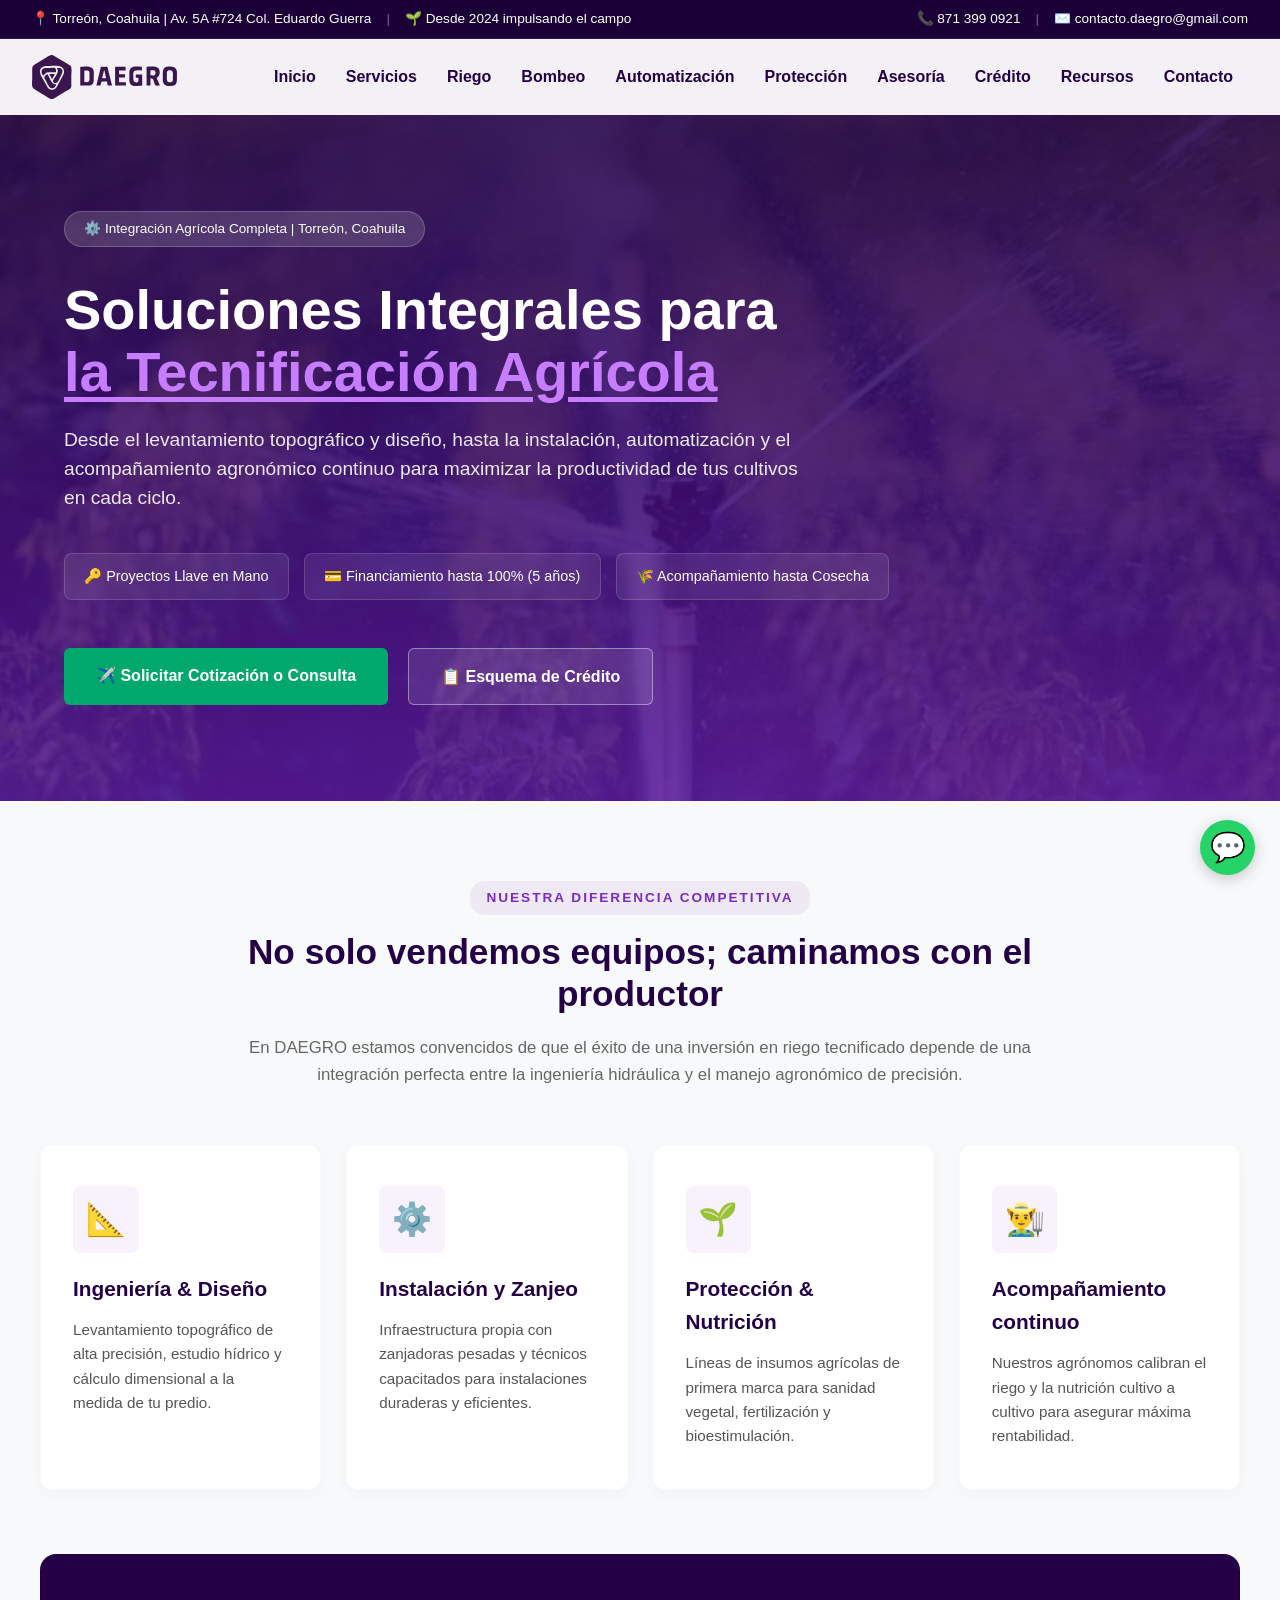
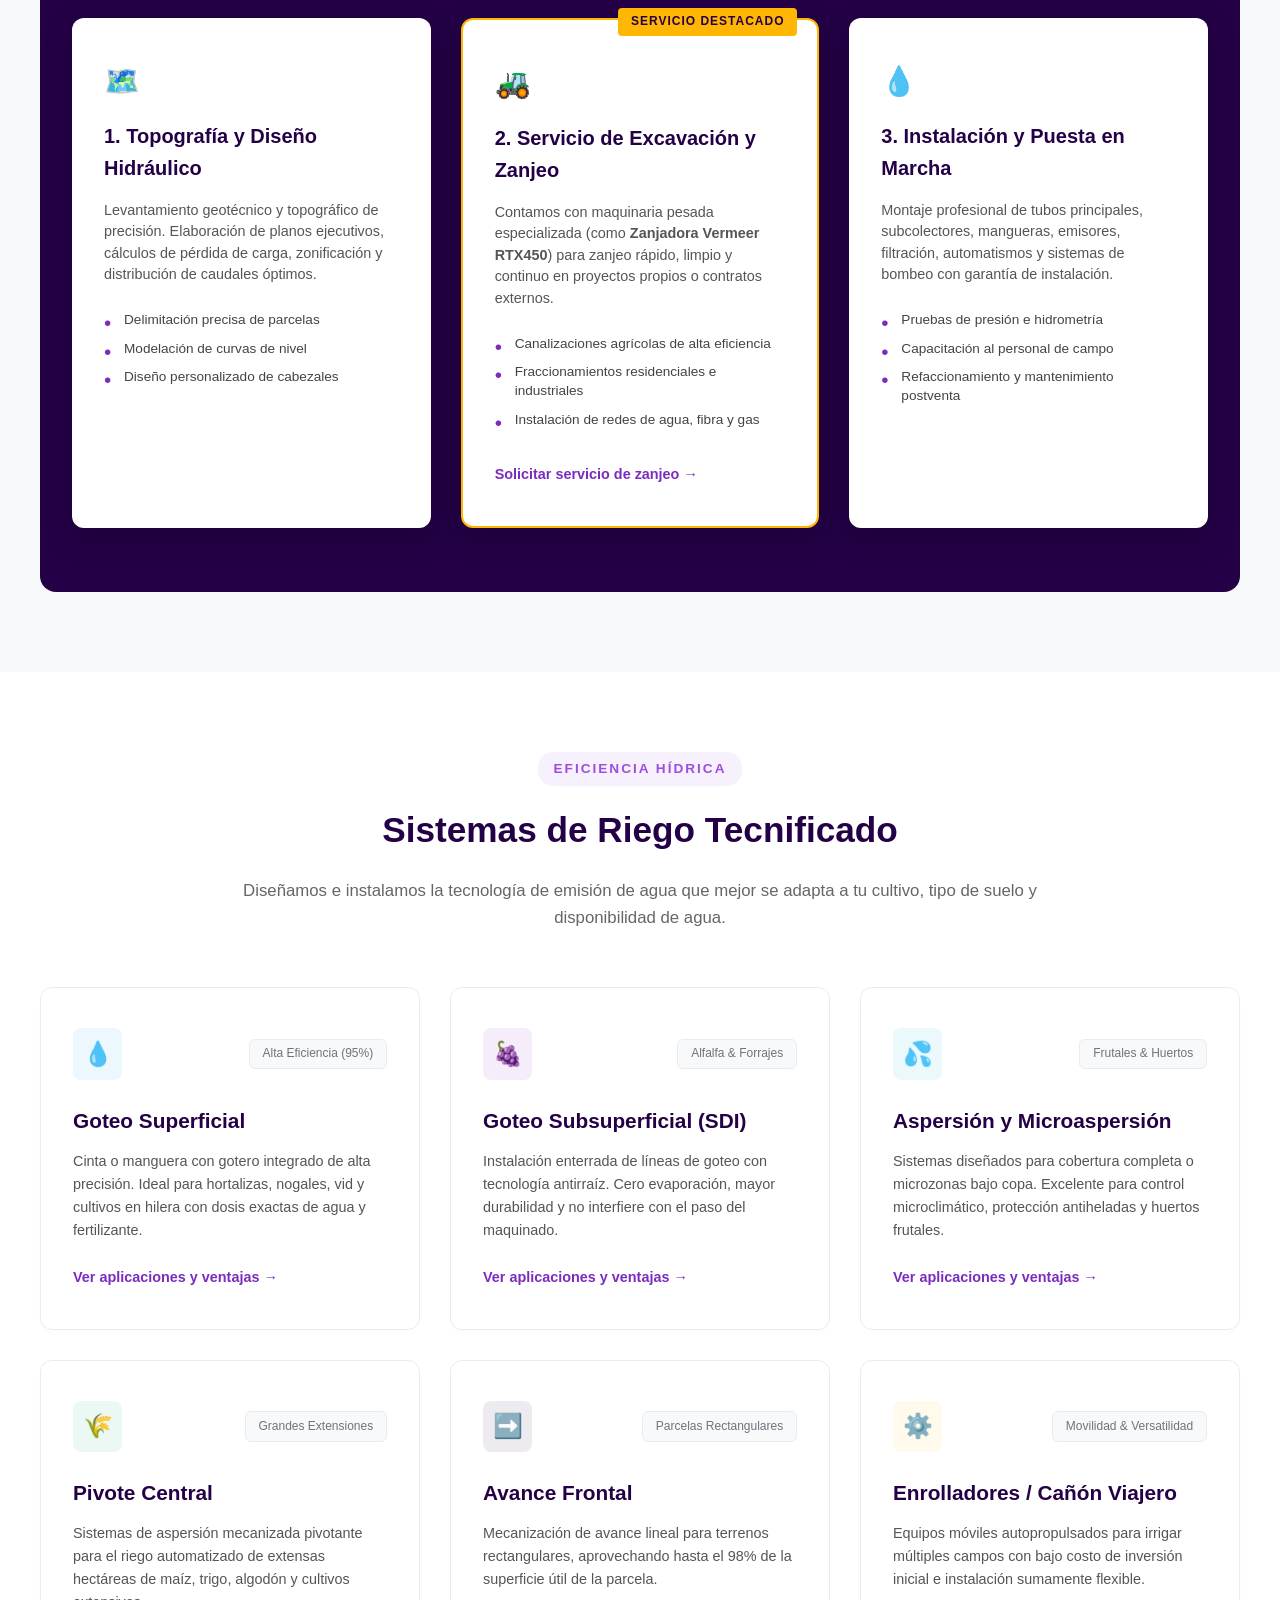
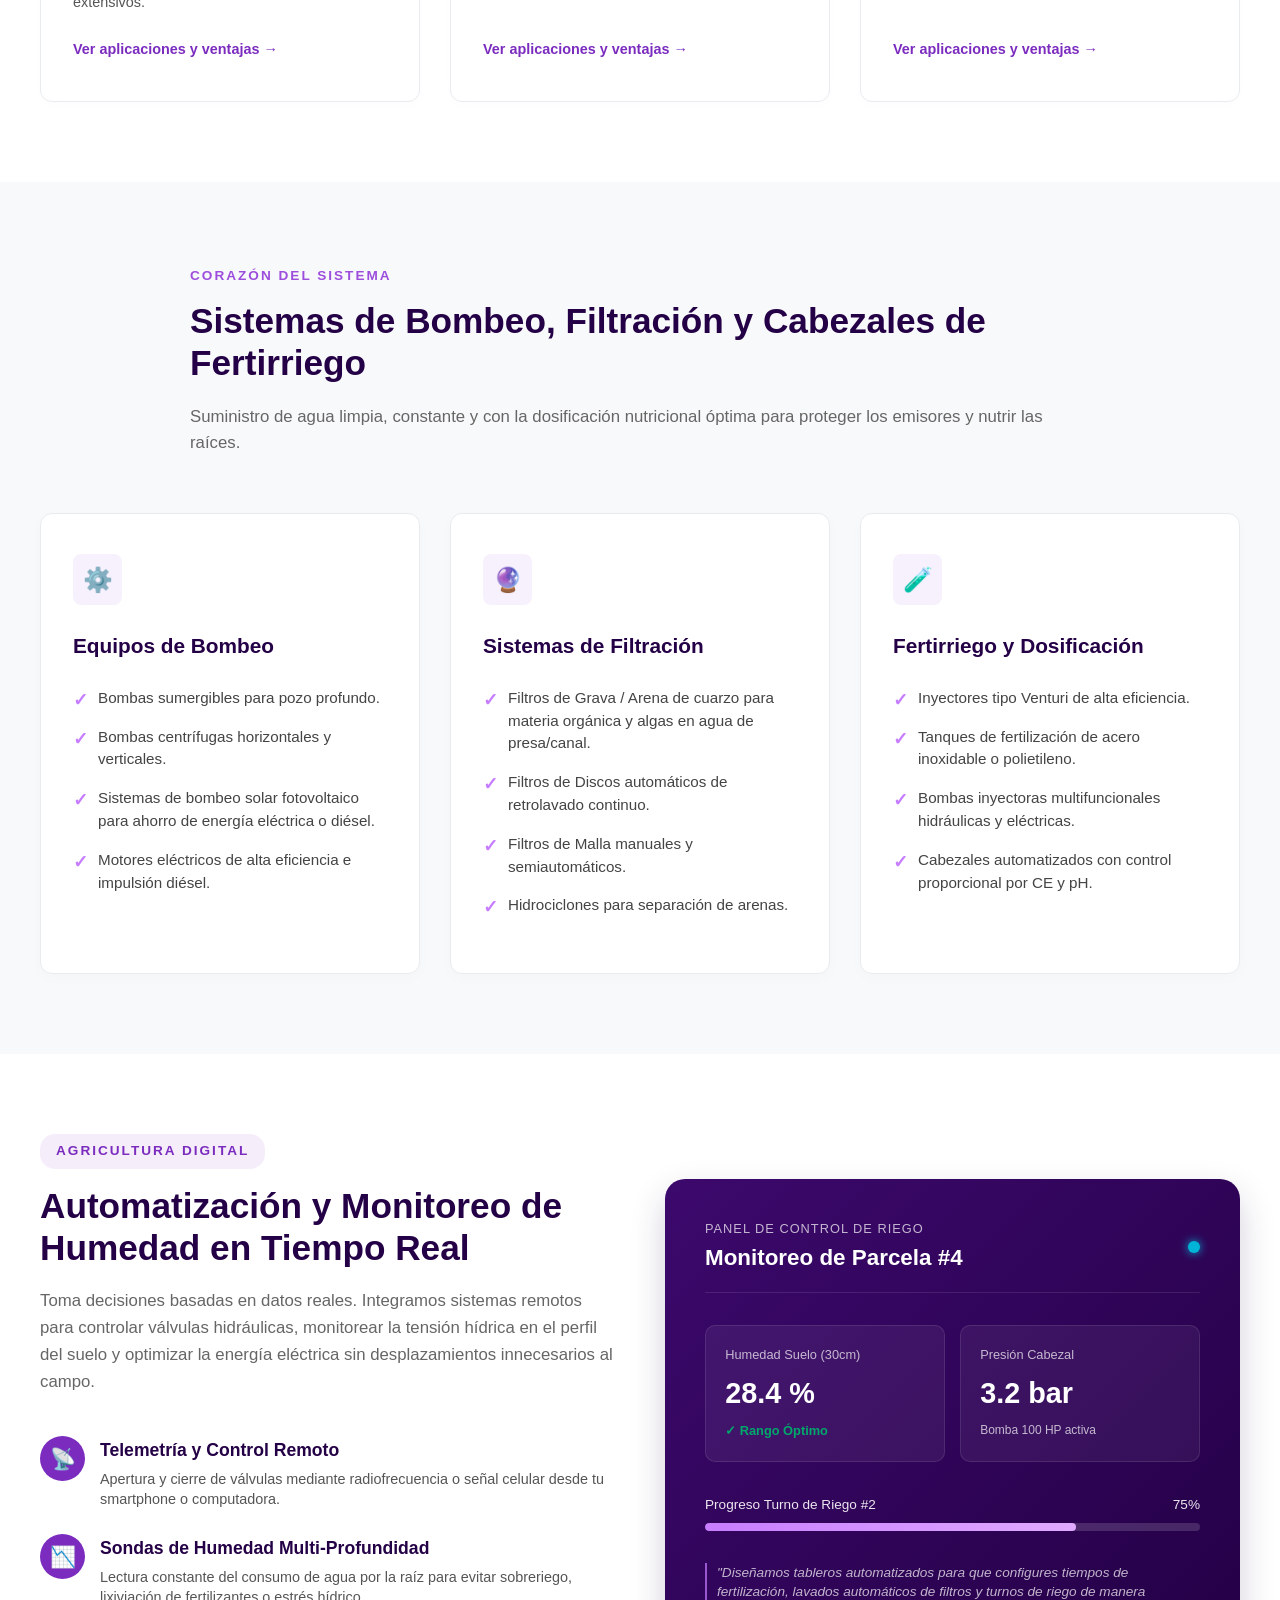
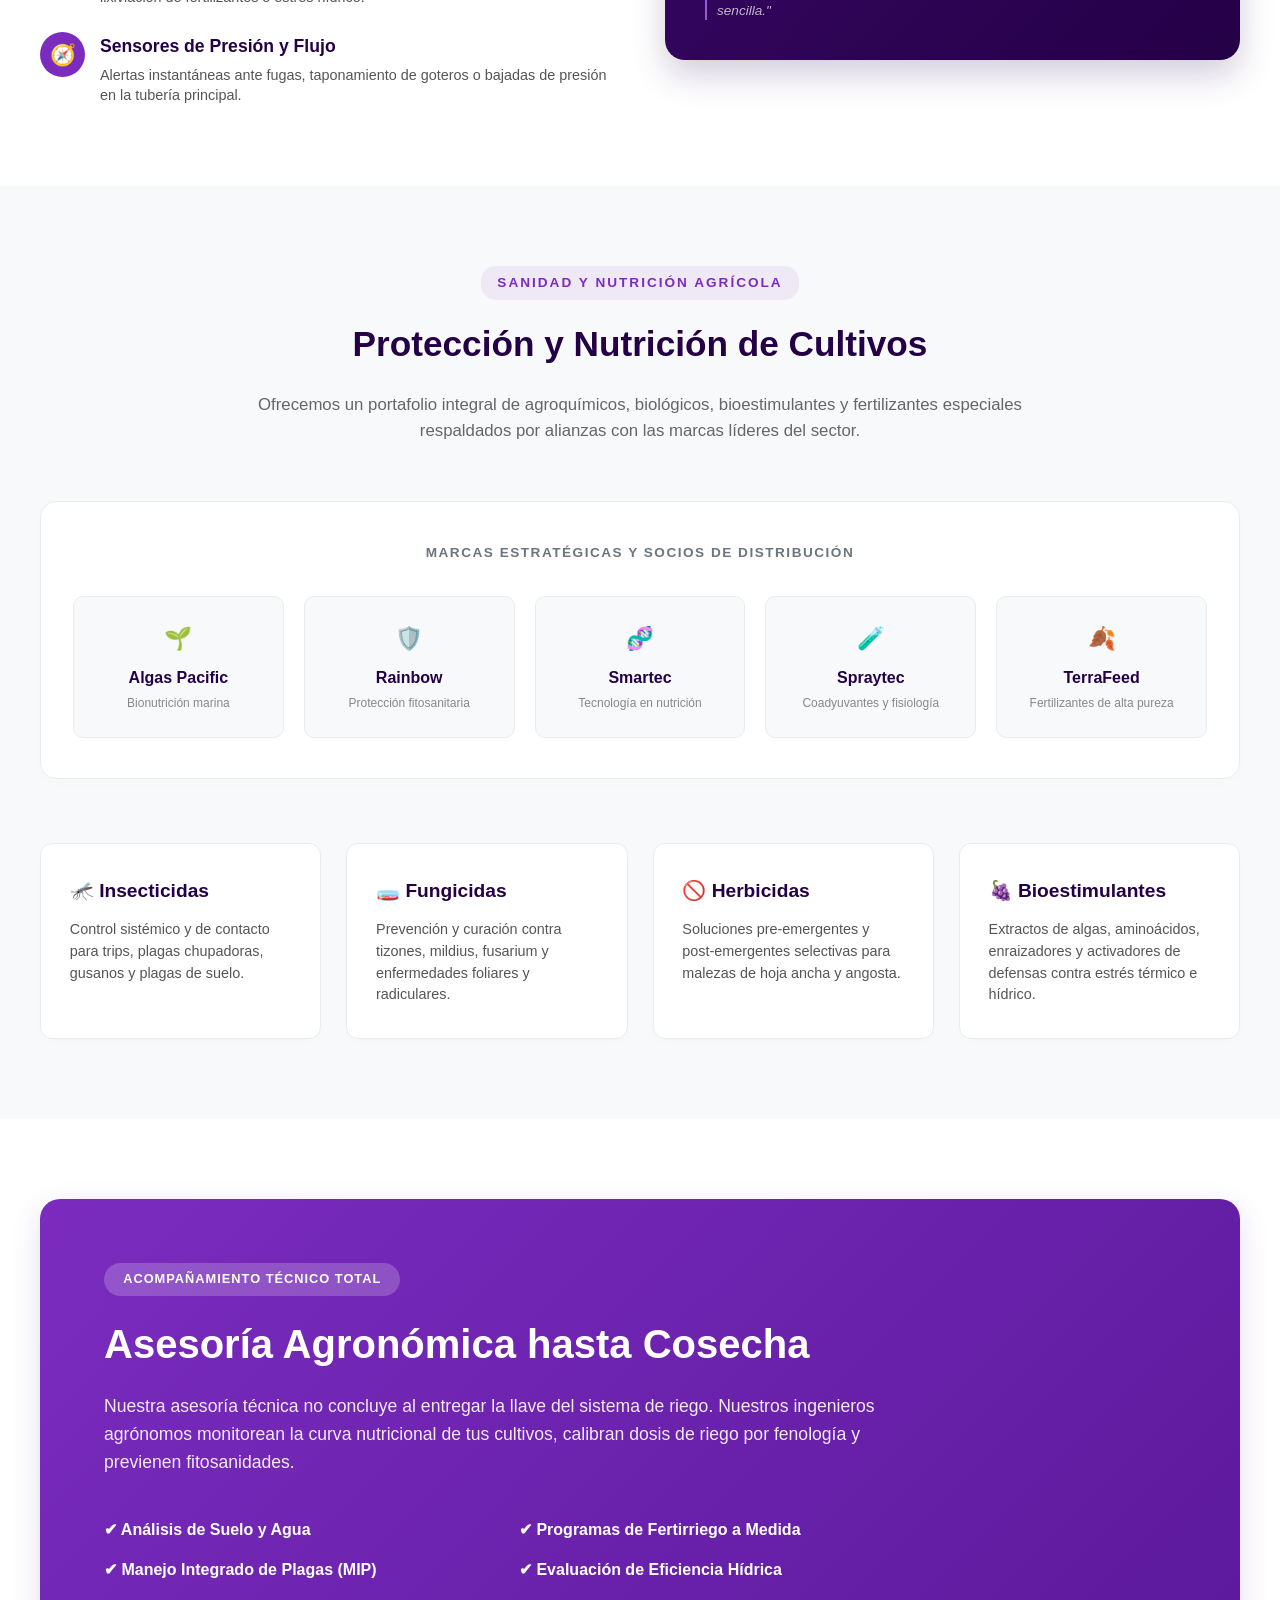
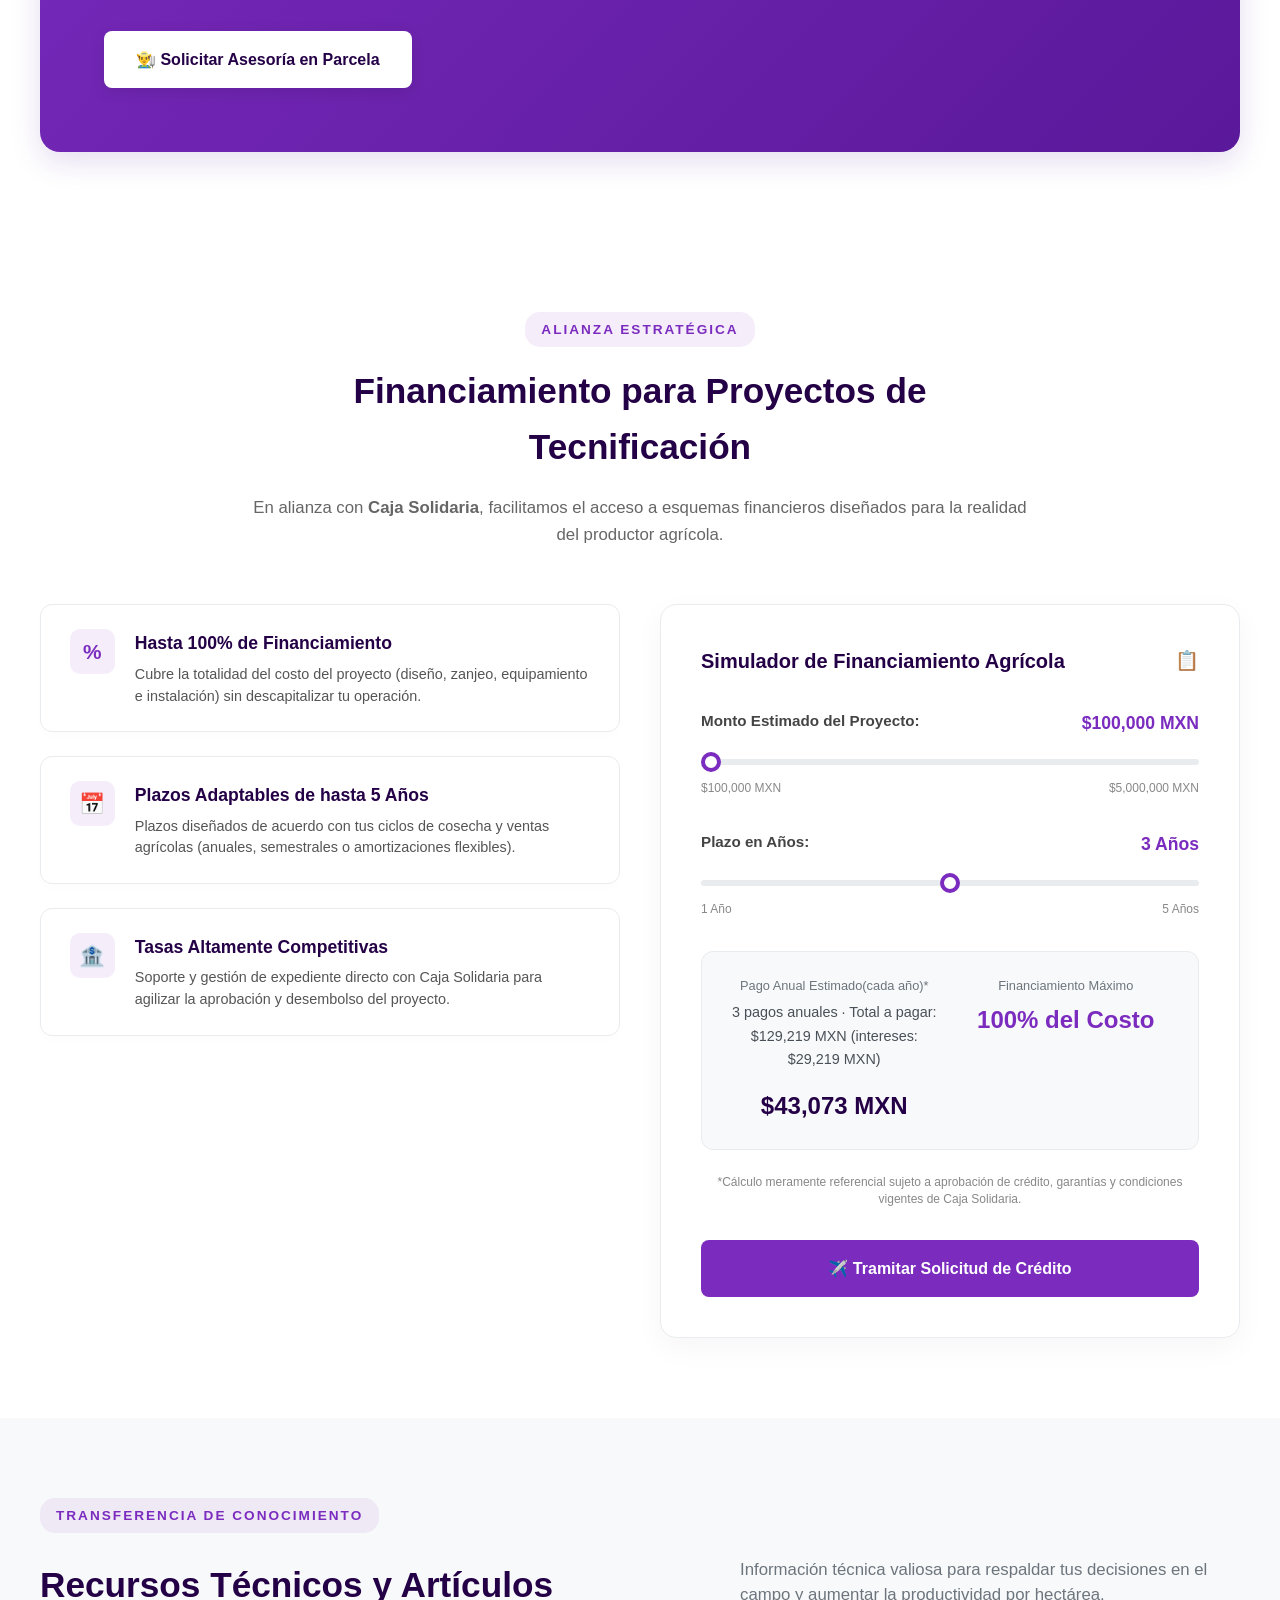
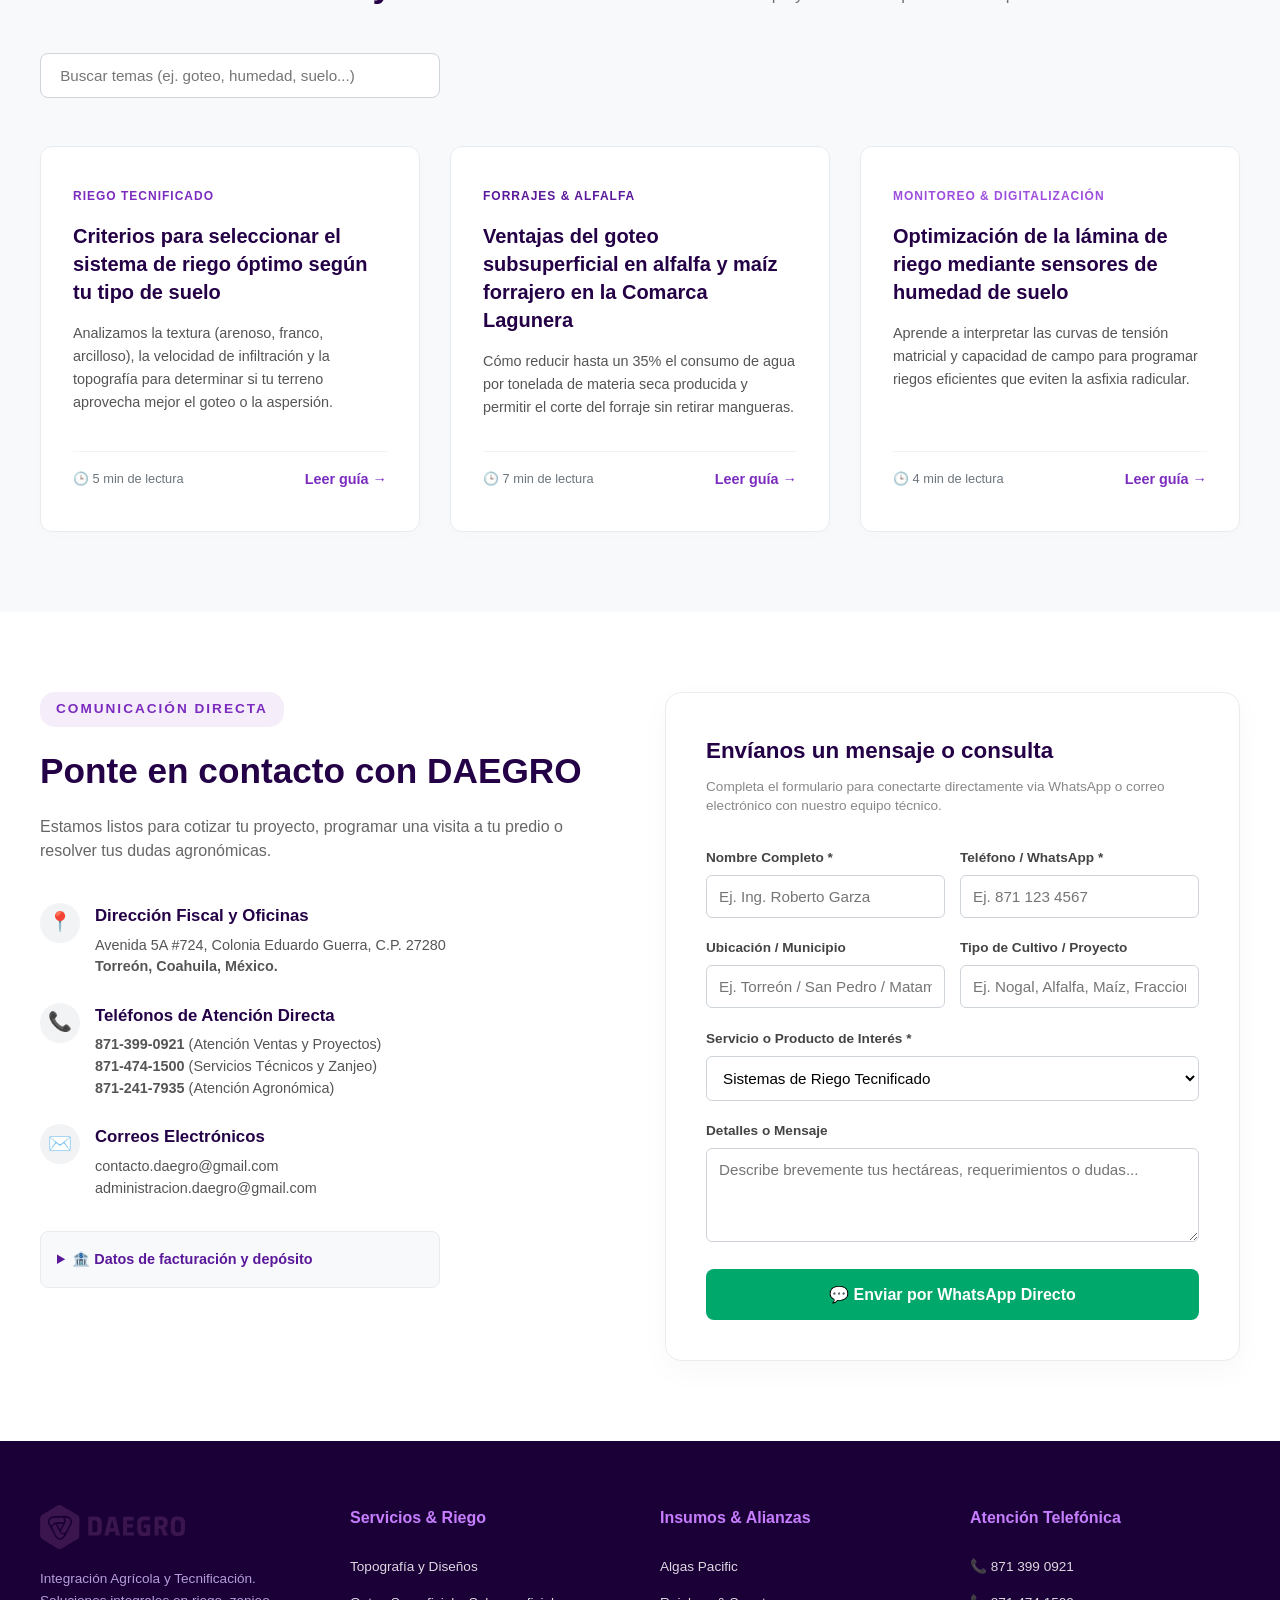
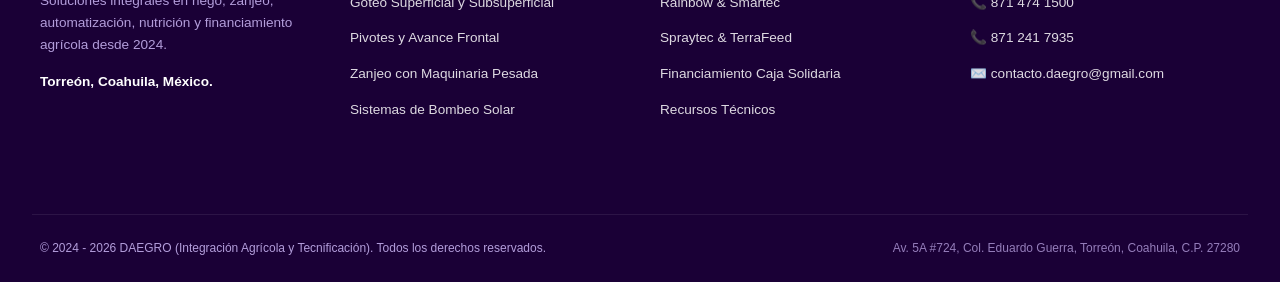
==== commit 9fb3cbc6: "refactor: reorganizar estructura de carpetas a estandar profesional" ====
--- a/index.html
+++ b/index.html
@@ -4,10 +4,10 @@
     <meta charset="UTF-8">
     <meta name="viewport" content="width=device-width, initial-scale=1.0">
     <title>Daegro | Sistemas de Riego Agrícola</title>
-    <link rel="stylesheet" href="estilos.css">
-    <link rel="icon" href="imagenes/favicon.ico" sizes="32x32">
-    <!-- <link rel="icon" href="imagenes/favicon.svg" type="image/svg+xml"> -->
-    <link rel="apple-touch-icon" href="imagenes/apple-touch-icon.png">
+    <link rel="stylesheet" href="assets/css/main.css">
+    <link rel="icon" href="assets/img/favicon/favicon.ico" sizes="32x32">
+    <!-- <link rel="icon" href="assets/img/favicon.svg" type="image/svg+xml"> -->
+    <link rel="apple-touch-icon" href="assets/img/favicon/apple-touch-icon.png">
 </head>
 <body>
 
@@ -28,7 +28,7 @@
     <!-- Encabezado y Navegación -->
     <header>
         <div class="logo-contenedor">
-            <img src="imagenes/logo.svg" alt="DAEGRO - Integración Agrícola" class="logo-sitio" height="50" width="160">
+            <img src="assets/img/favicon/logo.svg" alt="DAEGRO - Integración Agrícola" class="logo-sitio" height="50" width="160">
         </div>
 
         <!-- CONTENEDOR AGRUPADOR -->
@@ -768,8 +768,10 @@
             <!-- Columna 1: Identidad -->
             <div class="columna-footer info-empresa-f">
                 <div class="logo-footer-f">
-                    <span class="icono-hex-f">🔮</span>
-                    <h3>DAEGRO</h3>
+                    <span class="icono-hex-f">
+                        <img src="assets/img/favicon/logo.svg" alt="DAEGRO - Integración Agrícola" class="logo-sitio" height="50" width="160">
+                    </span>
+                    <!-- <h3>DAEGRO</h3> -->
                 </div>
                 <p class="tagline-empresa">Integración Agrícola y Tecnificación. Soluciones integrales en riego, zanjeo, automatización, nutrición y financiamiento agrícola desde 2024.</p>
                 <p class="ciudad-f">Torreón, Coahuila, México.</p>
@@ -821,7 +823,7 @@
         </div>
     </footer>
 
-    <script src="script.js"></script>
+    <script src="assets/js/app.js"></script>
 
 </body>
 </html>
--- a/assets/css/main.css
+++ b/assets/css/main.css
@@ -0,0 +1,2114 @@
+/* Configuración General y Portabilidad */
+* {
+    margin: 0;
+    padding: 0;
+    box-sizing: border-box;
+    font-family: 'Segoe UI', Tahoma, Geneva, Verdana, sans-serif;
+}
+
+body {
+    background-color: #f4f7f6;
+    color: #333;
+    line-height: 1.6;
+}
+
+html, body {
+    max-width: 100%;
+    overflow-x: hidden;
+}
+
+/* --- BARRA SUPERIOR INFORMATIVA --- */
+.topbar {
+    background-color: #1a0036; /* Un morado aún más oscuro para contraste */
+    color: #ffffff;
+    font-size: 0.85rem;
+    padding: 0.5rem 2rem;
+    display: flex;
+    justify-content: space-between;
+    align-items: center;
+    border-bottom: 1px solid rgba(255, 255, 255, 0.1);
+}
+
+.topbar-izq, .topbar-der {
+    display: flex;
+    align-items: center;
+    gap: 15px;
+}
+
+.topbar-der a {
+    color: #ffffff;
+    text-decoration: none;
+    transition: color 0.3s;
+}
+
+.topbar-der a:hover {
+    color: #c77dff;
+}
+
+.separador {
+    opacity: 0.4;
+}
+
+/* Ocultar la barra superior en pantallas muy chicas para cuidar el espacio móvil */
+@media (max-width: 600px) {
+    .topbar {
+        display: none;
+    }
+}
+
+/* Encabezado y Navegación Global */
+header {
+    background-color: #f3f1f5; /* Violeta muy oscuro */
+    padding: 1rem 2rem;
+    position: sticky; /* Mantiene el header fijo al hacer scroll */
+    top: 0;
+    z-index: 1000;
+    display: flex;
+    justify-content: space-between;
+    align-items: center;
+}
+
+nav ul {
+    display: flex;
+    justify-content: center;
+    list-style: none;
+}
+
+nav ul li {
+    margin: 0 15px;
+}
+
+nav ul li a {
+    color: #240046; /* Lila brillante para los enlaces */
+    text-decoration: none;
+    font-weight: 600;
+    transition: color 0.3s;
+}
+
+nav ul li a:hover {
+    color: #7b2cbf; 
+}
+
+/* --- SECCIÓN PRINCIPAL / HERO --- */
+#inicio {
+    background: linear-gradient(rgba(36, 0, 70, 0.88), rgba(90, 24, 154, 0.88)), 
+                url('../img/hero-riego.jpg') no-repeat center center/cover;
+    color: white;
+    text-align: left; /* Alineado a la izquierda como la referencia original */
+    padding: 6rem 4rem;
+    max-width: 100%;
+    overflow: hidden;
+}
+
+/* Etiqueta superior ovalada */
+.etiqueta-ubicacion {
+    display: inline-block;
+    background-color: rgba(255, 255, 255, 0.15);
+    padding: 0.4rem 1.2rem;
+    border-radius: 20px;
+    font-size: 0.85rem;
+    font-weight: 500;
+    margin-bottom: 2rem;
+    border: 1px solid rgba(255, 255, 255, 0.2);
+}
+
+#inicio h1 {
+    font-size: 3.5rem;
+    line-height: 1.1;
+    margin-bottom: 1.5rem;
+    font-weight: 700;
+}
+
+/* Texto resaltado en lila brillante */
+.texto-resaltado {
+    color: #c77dff; 
+    text-decoration: underline;
+    text-underline-offset: 6px;
+}
+
+.descripcion-hero {
+    font-size: 1.2rem;
+    max-width: 750px;
+    margin-bottom: 2.5rem;
+    opacity: 0.9;
+    line-height: 1.5;
+}
+
+/* Contenedor de las 3 pastillas de características */
+.caracteristicas-hero {
+    display: flex;
+    gap: 15px;
+    margin-bottom: 3rem;
+    flex-wrap: wrap;
+}
+
+.item-caracteristica {
+    background-color: rgba(255, 255, 255, 0.08);
+    border: 1px solid rgba(255, 255, 255, 0.15);
+    padding: 0.7rem 1.2rem;
+    border-radius: 8px;
+    font-size: 0.9rem;
+    backdrop-filter: blur(5px);
+}
+
+/* Contenedor de botones de acción */
+.botones-hero {
+    display: flex;
+    gap: 20px;
+    flex-wrap: wrap;
+}
+
+/* Los botones que ahora son <a> necesitan comportarse como botones */
+.boton-verde,
+.boton-esquema,
+.boton-asesor-parcela,
+.boton-tramitar-credito {
+    display: inline-block;
+    text-align: center;
+    text-decoration: none;
+    box-sizing: border-box;
+}
+
+.boton-verde {
+    background-color: #00b4d8; /* Ajustado a un color verde azulado limpio */
+    background: #00a86b;       /* Verde esmeralda idéntico a la acción */
+    color: white;
+    border: none;
+    padding: 0.9rem 2rem;
+    font-size: 1rem;
+    font-weight: bold;
+    border-radius: 6px;
+    cursor: pointer;
+    transition: background-color 0.2s, transform 0.2s;
+}
+
+.boton-verde:hover {
+    background-color: #008f5a;
+    transform: translateY(-2px);
+}
+
+/* Botón Esquema de Crédito */
+.boton-esquema {
+    background-color: rgba(255, 255, 255, 0.1);
+    color: white;
+    border: 1px solid rgba(255, 255, 255, 0.4);
+    padding: 0.9rem 2rem;
+    font-size: 1rem;
+    font-weight: bold;
+    border-radius: 6px;
+    cursor: pointer;
+    transition: background-color 0.3s, transform 0.2s;
+}
+
+.boton-esquema:hover {
+    background-color: rgba(255, 255, 255, 0.2);
+    transform: translateY(-2px);
+}
+
+/* Ajuste responsivo para móvil dentro del bloque de celular */
+@media (max-width: 768px) {
+    #inicio {
+        padding: 4rem 1.5rem;
+        text-align: center;
+    }
+    #inicio h1 { font-size: 2.2rem; }
+    .caracteristicas-hero { justify-content: center; }
+    .botones-hero { flex-direction: column; width: 100%; }
+    .boton-verde, .boton-esquema { width: 100%; text-align: center; }
+}
+
+/* ==========================================================================
+   SECCIÓN SERVICIOS (DIFERENCIA COMPETITIVA)
+   ========================================================================== */
+#servicios {
+    padding: 5rem 2rem;
+    background-color: #f8f9fa; /* Fondo gris extra claro como la referencia */
+    text-align: center;
+}
+
+.contenedor-servicios-encabezado {
+    max-width: 800px;
+    margin: 0 auto 3.5rem auto;
+}
+
+.subtitulo-competitiva {
+    display: inline-block;
+    color: #7b2cbf; /* El morado DAEGRO */
+    font-size: 0.85rem;
+    text-transform: uppercase;
+    font-weight: bold;
+    letter-spacing: 2px;
+    background-color: rgba(123, 44, 191, 0.08);
+    padding: 0.4rem 1rem;
+    border-radius: 15px;
+    margin-bottom: 1rem;
+}
+
+#servicios h2 {
+    color: #240046; /* Violeta muy oscuro */
+    font-size: 2.2rem;
+    line-height: 1.2;
+    margin-bottom: 1.2rem;
+    font-weight: 700;
+}
+
+.descripcion-servicios {
+    color: #666666;
+    font-size: 1.05rem;
+    line-height: 1.6;
+}
+
+/* Distribución de las 4 tarjetas usando CSS Grid */
+.cuadrícula-servicios {
+    display: grid;
+    grid-template-columns: repeat(auto-fit, minmax(240px, 1fr));
+    gap: 25px;
+    max-width: 1200px;
+    margin: 0 auto;
+}
+
+/* Tarjetas Individuales Estilo Corporativo */
+.tarjeta-servicio {
+    background-color: #ffffff;
+    padding: 2.5rem 2rem;
+    border-radius: 12px;
+    text-align: left; /* Alineación del texto a la izquierda */
+    box-shadow: 0 4px 15px rgba(0, 0, 0, 0.03); /* Sombra muy sutil */
+    border: 1px solid rgba(0, 0, 0, 0.02);
+    transition: transform 0.3s ease, box-shadow 0.3s ease;
+}
+
+.tarjeta-servicio:hover {
+    transform: translateY(-5px);
+    box-shadow: 0 8px 25px rgba(123, 44, 191, 0.08); /* Destello morado sutil al pasar el cursor */
+}
+
+.icono-servicio {
+    font-size: 2rem;
+    margin-bottom: 1.2rem;
+    display: inline-block;
+    background-color: rgba(123, 44, 191, 0.06);
+    padding: 0.5rem 0.8rem;
+    border-radius: 8px;
+}
+
+.tarjeta-servicio h3 {
+    color: #240046;
+    font-size: 1.3rem;
+    margin-bottom: 0.8rem;
+    font-weight: 700;
+}
+
+.tarjeta-servicio p {
+    color: #555555;
+    font-size: 0.95rem;
+    line-height: 1.6;
+}
+
+/* Adaptación estricta para celulares */
+@media (max-width: 768px) {
+    #servicios { padding: 4rem 1.5rem; }
+    #servicios h2 { font-size: 1.8rem; }
+    .tarjeta-servicio { text-align: center; padding: 2rem 1.5rem; }
+}
+
+/* ==========================================================================
+   SUBSECCIÓN: PROCESOS TÉCNICOS DAEGRO
+   ========================================================================== */
+.contenedor-procesos-tecnicos {
+    background-color: #240046; /* El fondo morado corporativo oscuro que se ve en la captura */
+    padding: 4rem 2rem;
+    margin-top: 4rem;
+    border-radius: 16px; /* Bordes suavemente redondeados para el bloque entero */
+    display: grid;
+    grid-template-columns: repeat(auto-fit, minmax(280px, 1fr));
+    gap: 30px;
+    max-width: 1200px;
+    margin-left: auto;
+    margin-right: auto;
+    text-align: left;
+}
+
+/* Tarjetas de Procesos Individuales */
+.tarjeta-proceso {
+    background-color: #ffffff;
+    padding: 2.5rem 2rem;
+    border-radius: 12px;
+    position: relative;
+    box-shadow: 0 10px 30px rgba(0, 0, 0, 0.2);
+    display: flex;
+    flex-direction: column;
+}
+
+/* Estilo Exclusivo para la Tarjeta Destacada (Zanjeo) */
+.tarjeta-proceso.destacada {
+    border: 2px solid #ffb703; /* Borde dorado técnico */
+}
+
+/* Etiqueta Flotante Dorada */
+.badge-destacado {
+    position: absolute;
+    top: -12px;
+    right: 20px;
+    background-color: #ffb703;
+    color: #240046;
+    font-size: 0.75rem;
+    font-weight: bold;
+    text-transform: uppercase;
+    padding: 0.3rem 0.8rem;
+    border-radius: 4px;
+    letter-spacing: 1px;
+}
+
+.icono-proceso {
+    font-size: 1.8rem;
+    margin-bottom: 1rem;
+}
+
+.tarjeta-proceso h3 {
+    color: #240046;
+    font-size: 1.25rem;
+    margin-bottom: 1rem;
+    font-weight: 700;
+}
+
+.desc-proceso-principal {
+    color: #555555;
+    font-size: 0.9rem;
+    line-height: 1.5;
+    margin-bottom: 1.5rem;
+}
+
+/* Viñetas Personalizadas en Morado (Ciberseguras sin iconos externos) */
+.lista-proceso-viñetas {
+    list-style: none;
+    padding: 0;
+    margin-bottom: 1.5rem;
+}
+
+.lista-proceso-viñetas li {
+    position: relative;
+    padding-left: 20px;
+    font-size: 0.85rem;
+    color: #444444;
+    margin-bottom: 0.6rem;
+    line-height: 1.4;
+}
+
+.lista-proceso-viñetas li::before {
+    content: "•";
+    position: absolute;
+    left: 0;
+    color: #7b2cbf; /* Viñetas con el color morado de DAEGRO */
+    font-size: 1.3rem;
+    top: -2px;
+}
+
+/* Enlace de Acción "Solicitar servicio de zanjeo" */
+.enlace-proceso-accion {
+    color: #7b2cbf;
+    text-decoration: none;
+    font-weight: bold;
+    font-size: 0.9rem;
+    margin-top: auto; /* Empuja el enlace al fondo de la tarjeta */
+    transition: color 0.2s;
+}
+
+.enlace-proceso-accion:hover {
+    color: #9d4edd;
+    text-decoration: underline;
+}
+
+/* Responsivo para móviles */
+@media (max-width: 768px) {
+    .contenedor-procesos-tecnicos {
+        padding: 2rem 1rem;
+        border-radius: 8px;
+    }
+    .tarjeta-proceso {
+        padding: 2rem 1.5rem;
+    }
+}
+
+/* ==========================================================================
+   SECCIÓN: SISTEMAS DE RIEGO TECNIFICADO
+   ========================================================================== */
+#riego {
+    padding: 5rem 2rem;
+    background-color: #ffffff; /* Fondo blanco puro para contrastar con servicios */
+    text-align: center;
+}
+
+.contenedor-riego-encabezado {
+    max-width: 800px;
+    margin: 0 auto 3.5rem auto;
+}
+
+.subtitulo-eficiencia {
+    display: inline-block;
+    color: #9d4edd; /* Tono lila/morado complementario */
+    font-size: 0.85rem;
+    text-transform: uppercase;
+    font-weight: bold;
+    letter-spacing: 2px;
+    background-color: rgba(157, 78, 221, 0.08);
+    padding: 0.4rem 1rem;
+    border-radius: 15px;
+    margin-bottom: 1rem;
+}
+
+#riego h2 {
+    color: #240046;
+    font-size: 2.2rem;
+    font-weight: 700;
+    margin-bottom: 1.2rem;
+}
+
+.descripcion-riego {
+    color: #666666;
+    font-size: 1.05rem;
+    line-height: 1.6;
+}
+
+/* Rejilla elástica de 3 columnas */
+.cuadrícula-riego {
+    display: grid;
+    grid-template-columns: repeat(auto-fit, minmax(320px, 1fr));
+    gap: 30px;
+    max-width: 1200px;
+    margin: 0 auto;
+}
+
+/* Tarjetas Individuales Técnicas */
+.tarjeta-riego-tecnico {
+    background-color: #ffffff;
+    padding: 2.5rem 2rem;
+    border-radius: 12px;
+    text-align: left;
+    border: 1px solid #e9ecef; /* Borde gris muy tenue como la captura */
+    box-shadow: 0 4px 12px rgba(0, 0, 0, 0.01);
+    display: flex;
+    flex-direction: column;
+    transition: transform 0.3s ease, box-shadow 0.3s ease;
+}
+
+.tarjeta-riego-tecnico:hover {
+    transform: translateY(-4px);
+    box-shadow: 0 10px 25px rgba(36, 0, 70, 0.05);
+}
+
+/* Fila Superior del Icono y el Badge */
+.header-tarjeta-riego {
+    display: flex;
+    justify-content: space-between;
+    align-items: center;
+    margin-bottom: 1.5rem;
+}
+
+.icono-riego-item {
+    font-size: 1.5rem;
+    padding: 0.4rem 0.6rem;
+    border-radius: 8px;
+    background-color: #f1f3f5;
+}
+
+/* Variaciones sutiles de color de fondo para los iconos */
+.azul-claro { background-color: rgba(33, 150, 243, 0.08); }
+.morado-claro { background-color: rgba(123, 44, 191, 0.08); }
+.azul-mar { background-color: rgba(0, 180, 216, 0.08); }
+.verde-claro { background-color: rgba(0, 168, 107, 0.08); }
+.azul-oscuro { background-color: rgba(36, 0, 70, 0.08); }
+.naranja-claro { background-color: rgba(255, 183, 3, 0.08); }
+
+/* Etiqueta Flotante Gris Claro (Filtro Comercial) */
+.badge-tecnico {
+    background-color: #f8f9fa;
+    color: #6c757d;
+    font-size: 0.75rem;
+    font-weight: 500;
+    padding: 0.3rem 0.8rem;
+    border-radius: 6px;
+    border: 1px solid #e9ecef;
+}
+
+.tarjeta-riego-tecnico h3 {
+    color: #240046;
+    font-size: 1.3rem;
+    font-weight: 700;
+    margin-bottom: 0.8rem;
+}
+
+.tarjeta-riego-tecnico p {
+    color: #555555;
+    font-size: 0.9rem;
+    line-height: 1.6;
+    margin-bottom: 1.5rem;
+}
+
+/* Enlaces de ventajas */
+.enlace-riego-tecnico {
+    color: #7b2cbf;
+    text-decoration: none;
+    font-weight: bold;
+    font-size: 0.9rem;
+    margin-top: auto; /* Empuja el enlace abajo siempre */
+    transition: color 0.2s;
+}
+
+.enlace-riego-tecnico:hover {
+    color: #c77dff;
+    text-decoration: underline;
+}
+
+/* Responsivo para móviles compactos */
+@media (max-width: 768px) {
+    #riego { padding: 4rem 1.5rem; }
+    #riego h2 { font-size: 1.8rem; }
+    .tarjeta-riego-tecnico { padding: 2rem 1.5rem; }
+}
+
+/* ==========================================================================
+   SECCIÓN: SISTEMAS DE BOMBEO Y FILTRACIÓN
+   ========================================================================== */
+#bombeo {
+    padding: 5rem 2rem;
+    background-color: #f8f9fa; /* Fondo gris extra claro para generar contraste con el bloque blanco superior */
+    text-align: center;
+}
+
+.contenedor-bombeo-encabezado {
+    max-width: 900px;
+    margin: 0 auto 3.5rem auto;
+    text-align: left; /* Alineado a la izquierda según la captura real */
+}
+
+.subtitulo-corazon {
+    display: inline-block;
+    color: #9d4edd;
+    font-size: 0.85rem;
+    text-transform: uppercase;
+    font-weight: bold;
+    letter-spacing: 2px;
+    margin-bottom: 0.8rem;
+}
+
+#bombeo h2 {
+    color: #240046;
+    font-size: 2.2rem;
+    font-weight: 700;
+    line-height: 1.2;
+    margin-bottom: 1.2rem;
+}
+
+.descripcion-bombeo {
+    color: #666666;
+    font-size: 1.05rem;
+    line-height: 1.6;
+}
+
+/* Rejilla de 3 columnas simétricas */
+.cuadrícula-bombeo {
+    display: grid;
+    grid-template-columns: repeat(auto-fit, minmax(300px, 1fr));
+    gap: 30px;
+    max-width: 1200px;
+    margin: 0 auto;
+}
+
+/* Estilización de las Tarjetas de Bombeo */
+.tarjeta-bombeo-tecnico {
+    background-color: #ffffff;
+    padding: 2.5rem 2rem;
+    border-radius: 12px;
+    text-align: left;
+    box-shadow: 0 4px 15px rgba(0, 0, 0, 0.02);
+    border: 1px solid #e9ecef;
+    display: flex;
+    flex-direction: column;
+}
+
+.icono-bombeo-cabecera {
+    font-size: 1.5rem;
+    margin-bottom: 1.5rem;
+    display: inline-block;
+    background-color: rgba(157, 78, 221, 0.08);
+    padding: 0.4rem 0.6rem;
+    border-radius: 8px;
+    width: fit-content;
+}
+
+.tarjeta-bombeo-tecnico h3 {
+    color: #240046;
+    font-size: 1.3rem;
+    font-weight: 700;
+    margin-bottom: 1.5rem;
+}
+
+/* Lógica de Ciberseguridad para Viñetas de Palomitas en CSS Nativo */
+.lista-bombeo-check {
+    list-style: none;
+    padding: 0;
+    margin: 0;
+}
+
+.lista-bombeo-check li {
+    position: relative;
+    padding-left: 25px;
+    font-size: 0.95rem;
+    color: #444444;
+    margin-bottom: 1rem;
+    line-height: 1.5;
+}
+
+/* Dibujamos la palomita "✓" morada usando el pseudo-elemento ::before */
+.lista-bombeo-check li::before {
+    content: "✓";
+    position: absolute;
+    left: 0;
+    top: 0;
+    color: #c77dff; /* Tono lila/morado vibrante idéntico a la captura */
+    font-weight: bold;
+    font-size: 1.1rem;
+}
+
+/* Adaptación para dispositivos móviles */
+@media (max-width: 768px) {
+    #bombeo { padding: 4rem 1.5rem; }
+    .contenedor-bombeo-encabezado { text-align: center; }
+    #bombeo h2 { font-size: 1.8rem; }
+    .tarjeta-bombeo-tecnico { padding: 2rem 1.5rem; }
+}
+
+/* ==========================================================================
+   SECCIÓN: AUTOMATIZACIÓN Y AGRICULTURA DIGITAL
+   ========================================================================== */
+#automatizacion {
+    padding: 5rem 2rem;
+    background-color: #ffffff; /* Fondo blanco para alternar la visualización */
+}
+
+.contenedor-dos-columnas {
+    display: flex;
+    gap: 50px;
+    max-width: 1200px;
+    margin: 0 auto;
+    align-items: center;
+    flex-wrap: wrap; /* Permite que colapse en móviles */
+}
+
+.columna-info-automatizacion, .columna-panel-simulador {
+    flex: 1;
+    min-width: 320px;
+}
+
+.subtitulo-digital {
+    display: inline-block;
+    color: #7b2cbf;
+    font-size: 0.85rem;
+    text-transform: uppercase;
+    font-weight: bold;
+    letter-spacing: 2px;
+    background-color: rgba(123, 44, 191, 0.08);
+    padding: 0.4rem 1rem;
+    border-radius: 15px;
+    margin-bottom: 1rem;
+}
+
+.columna-info-automatizacion h2 {
+    color: #240046;
+    font-size: 2.2rem;
+    font-weight: 700;
+    line-height: 1.2;
+    margin-bottom: 1.2rem;
+}
+
+.desc-automatizacion {
+    color: #666666;
+    font-size: 1.05rem;
+    line-height: 1.6;
+    margin-bottom: 2.5rem;
+}
+
+/* Filas de características con iconos circulares */
+.lista-caracteristicas-digitales {
+    display: flex;
+    flex-direction: column;
+    gap: 20px;
+}
+
+.item-digital {
+    display: flex;
+    gap: 15px;
+    align-items: flex-start;
+}
+
+.icono-digital-circulo {
+    font-size: 1.3rem;
+    background-color: #7b2cbf; /* Círculo morado base */
+    color: white;
+    width: 45px;
+    height: 45px;
+    display: flex;
+    justify-content: center;
+    align-items: center;
+    border-radius: 50%;
+    flex-shrink: 0;
+}
+
+.item-digital h3 {
+    color: #240046;
+    font-size: 1.1rem;
+    font-weight: 700;
+    margin-bottom: 0.3rem;
+}
+
+.item-digital p {
+    color: #555555;
+    font-size: 0.9rem;
+    line-height: 1.4;
+}
+
+/* --- INTERFAZ GRÁFICA DEL MONITOR DIGITAL (CSS PURO) --- */
+.interfaz-monitor {
+    background: linear-gradient(135deg, #3c096c, #240046); /* El degradado morado del tablero */
+    color: white;
+    padding: 2.5rem;
+    border-radius: 20px;
+    box-shadow: 0 15px 35px rgba(36, 0, 70, 0.2);
+}
+
+.monitor-header {
+    display: flex;
+    justify-content: space-between;
+    align-items: center;
+    margin-bottom: 2rem;
+    border-bottom: 1px solid rgba(255, 255, 255, 0.1);
+    padding-bottom: 1rem;
+}
+
+.monitor-tag {
+    font-size: 0.8rem;
+    opacity: 0.7;
+    text-transform: uppercase;
+    letter-spacing: 1px;
+}
+
+.monitor-header h3 {
+    font-size: 1.4rem;
+    font-weight: 600;
+}
+
+/* Pequeño punto verde de estado en línea */
+.punto-en-linea {
+    width: 12px;
+    height: 12px;
+    background-color: #00b4d8; /* Verde/azul brillante de estado activo */
+    border-radius: 50%;
+    box-shadow: 0 0 10px #00b4d8;
+}
+
+/* Cuadros de Datos de Humedad y Presión */
+.monitor-tarjetas-datos {
+    display: flex;
+    gap: 15px;
+    margin-bottom: 2rem;
+}
+
+.subtarjeta-dato {
+    background-color: rgba(255, 255, 255, 0.06);
+    border: 1px solid rgba(255, 255, 255, 0.1);
+    padding: 1.2rem;
+    border-radius: 10px;
+    flex: 1;
+}
+
+.subtarjeta-dato p {
+    font-size: 0.8rem;
+    opacity: 0.7;
+}
+
+.valor-dato {
+    display: block;
+    font-size: 1.8rem;
+    font-weight: bold;
+    margin: 0.3rem 0;
+}
+
+.rango-optimo {
+    color: #00a86b !important; /* Verde de aprobación */
+    font-weight: 600;
+    opacity: 1 !important;
+}
+
+.estado-bomba {
+    font-size: 0.75rem !important;
+    opacity: 0.6;
+}
+
+/* Barra de progreso interactiva */
+.monitor-progreso-seccion {
+    margin-bottom: 2rem;
+}
+
+.progreso-texto {
+    display: flex;
+    justify-content: space-between;
+    font-size: 0.85rem;
+    margin-bottom: 0.5rem;
+    opacity: 0.9;
+}
+
+.barra-fondo-progreso {
+    width: 100%;
+    height: 8px;
+    background-color: rgba(255, 255, 255, 0.15);
+    border-radius: 4px;
+    overflow: hidden;
+}
+
+.barra-llena-progreso {
+    width: 75%; /* Ajustado al 75% indicado en el panel */
+    height: 100%;
+    background: linear-gradient(90deg, #c77dff, #e0aaff); /* Degradado de progreso */
+    border-radius: 4px;
+}
+
+.monitor-nota-pie {
+    font-size: 0.85rem;
+    font-style: italic;
+    opacity: 0.7;
+    line-height: 1.4;
+    border-left: 2px solid #c77dff;
+    padding-left: 10px;
+}
+
+/* Adaptación responsiva estricta */
+@media (max-width: 900px) {
+    .contenedor-dos-columnas { flex-direction: column; gap: 35px; }
+    .columna-info-automatizacion h2 { font-size: 1.8rem; }
+    .interfaz-monitor { padding: 1.5rem; }
+    .monitor-tarjetas-datos { flex-direction: column; }
+}
+
+/* ==========================================================================
+   SECCIÓN: PROTECCIÓN Y NUTRICIÓN DE CULTIVOS
+   ========================================================================== */
+#proteccion {
+    padding: 5rem 2rem;
+    background-color: #f8f9fa; /* Fondo gris claro alternado */
+    text-align: center;
+}
+
+.contenedor-proteccion-encabezado {
+    max-width: 850px;
+    margin: 0 auto 3.5rem auto;
+}
+
+.subtitulo-sanidad {
+    display: inline-block;
+    color: #7b2cbf;
+    font-size: 0.85rem;
+    text-transform: uppercase;
+    font-weight: bold;
+    letter-spacing: 2px;
+    background-color: rgba(123, 44, 191, 0.08);
+    padding: 0.4rem 1rem;
+    border-radius: 15px;
+    margin-bottom: 1rem;
+}
+
+#proteccion h2 {
+    color: #240046;
+    font-size: 2.2rem;
+    font-weight: 700;
+    margin-bottom: 1.2rem;
+}
+
+.descripcion-proteccion {
+    color: #666666;
+    font-size: 1.05rem;
+    line-height: 1.6;
+}
+
+/* Contenedor Grande Blanco para las Marcas Socias */
+.bloque-marcas-socias {
+    background-color: #ffffff;
+    padding: 2.5rem 2rem;
+    border-radius: 16px;
+    border: 1px solid #e9ecef;
+    max-width: 1200px;
+    margin: 0 auto 4rem auto;
+    box-shadow: 0 4px 15px rgba(0, 0, 0, 0.01);
+}
+
+.titulo-marcas {
+    color: #6c757d;
+    font-size: 0.85rem;
+    font-weight: bold;
+    text-transform: uppercase;
+    letter-spacing: 1.5px;
+    margin-bottom: 2rem;
+}
+
+.cuadrícula-marcas {
+    display: grid;
+    grid-template-columns: repeat(auto-fit, minmax(180px, 1fr));
+    gap: 20px;
+}
+
+/* Tarjetas internas de logotipos */
+.tarjeta-marca {
+    background-color: #f8f9fa;
+    padding: 1.5rem 1rem;
+    border-radius: 10px;
+    border: 1px solid #e9ecef;
+    transition: transform 0.2s;
+}
+
+.tarjeta-marca:hover {
+    transform: translateY(-2px);
+    background-color: #ffffff;
+    border-color: #7b2cbf;
+}
+
+.icono-marca-v {
+    font-size: 1.4rem;
+    display: block;
+    margin-bottom: 0.5rem;
+}
+
+.tarjeta-marca h4 {
+    color: #240046;
+    font-size: 1rem;
+    font-weight: 700;
+    margin-bottom: 0.2rem;
+}
+
+.tarjeta-marca p {
+    color: #888888;
+    font-size: 0.75rem;
+}
+
+/* Cuadrícula de las 4 Tarjetas de Insumos Inferiores */
+.cuadrícula-insumos {
+    display: grid;
+    grid-template-columns: repeat(auto-fit, minmax(260px, 1fr));
+    gap: 25px;
+    max-width: 1200px;
+    margin: 0 auto;
+}
+
+.tarjeta-insumo {
+    background-color: #ffffff;
+    padding: 2rem 1.8rem;
+    border-radius: 12px;
+    text-align: left;
+    border: 1px solid #e9ecef;
+    box-shadow: 0 4px 12px rgba(0,0,0,0.01);
+    transition: transform 0.3s, box-shadow 0.3s;
+}
+
+.tarjeta-insumo:hover {
+    transform: translateY(-4px);
+    box-shadow: 0 10px 20px rgba(36, 0, 70, 0.04);
+}
+
+.tarjeta-insumo h3 {
+    color: #240046;
+    font-size: 1.2rem;
+    font-weight: 700;
+    margin-bottom: 0.8rem;
+}
+
+.tarjeta-insumo p {
+    color: #555555;
+    font-size: 0.9rem;
+    line-height: 1.5;
+}
+
+/* Ajustes para móviles */
+@media (max-width: 768px) {
+    #proteccion { padding: 4rem 1.5rem; }
+    #proteccion h2 { font-size: 1.8rem; }
+    .bloque-marcas-socias { padding: 1.5rem 1rem; }
+    .tarjeta-insumo { padding: 1.5rem; }
+}
+
+/* ==========================================================================
+   SECCIÓN: ASESORÍA AGRONÓMICA
+   ========================================================================== */
+#asesoria {
+    padding: 5rem 2rem;
+    background-color: #ffffff; /* Fondo blanco para hacer resaltar la tarjeta morada */
+}
+
+/* El bloque contenedor grande morado idéntico a la captura */
+.bloque-tarjeta-asesoria {
+    background: linear-gradient(135deg, #7b2cbf, #5a189a); /* Tonos morados DAEGRO */
+    color: #ffffff;
+    padding: 4rem;
+    border-radius: 20px;
+    max-width: 1200px;
+    margin: 0 auto;
+    text-align: left; /* Alineado enteramente a la izquierda */
+    box-shadow: 0 10px 30px rgba(90, 24, 154, 0.15);
+}
+
+.badge-acompañamiento {
+    display: inline-block;
+    background-color: rgba(255, 255, 255, 0.2);
+    color: #ffffff;
+    font-size: 0.8rem;
+    font-weight: bold;
+    text-transform: uppercase;
+    padding: 0.4rem 1.2rem;
+    border-radius: 20px;
+    margin-bottom: 1.5rem;
+    letter-spacing: 1px;
+}
+
+.bloque-tarjeta-asesoria h2 {
+    font-size: 2.5rem;
+    font-weight: 700;
+    margin-bottom: 1.5rem;
+    line-height: 1.2;
+}
+
+.desc-asesoria {
+    font-size: 1.1rem;
+    max-width: 800px;
+    line-height: 1.6;
+    opacity: 0.9;
+    margin-bottom: 2.5rem;
+}
+
+/* Rejilla de 2 columnas de checks técnicos */
+.cuadrícula-checks-asesoria {
+    display: grid;
+    grid-template-columns: repeat(auto-fit, minmax(280px, 1fr));
+    gap: 15px 30px;
+    max-width: 800px;
+    margin-bottom: 3rem;
+}
+
+.check-asesoria-item {
+    font-size: 1rem;
+    font-weight: 600;
+    display: flex;
+    align-items: center;
+    gap: 10px;
+}
+
+/* Cambiar dinámicamente el color de la palabra o símbolo de palomita */
+.check-asesoria-item::first-letter {
+    color: #e0aaff; /* Lila brillante para las palomitas */
+    font-weight: bold;
+}
+
+/* Botón Blanco de Acción Principal */
+.boton-asesor-parcela {
+    background-color: #ffffff !important;
+    color: #240046 !important; /* Texto en el morado más oscuro */
+    border: none;
+    padding: 1rem 2rem;
+    font-size: 1rem;
+    font-weight: bold;
+    border-radius: 8px;
+    cursor: pointer;
+    box-shadow: 0 4px 15px rgba(0, 0, 0, 0.1);
+    transition: transform 0.2s, background-color 0.2s;
+}
+
+.boton-asesor-parcela:hover {
+    background-color: #f1f3f5 !important;
+    transform: translateY(-2px);
+}
+
+/* Adaptación estricta para celulares */
+@media (max-width: 768px) {
+    #asesoria { padding: 4rem 1.5rem; }
+    .bloque-tarjeta-asesoria { padding: 2.5rem 1.5rem; }
+    .bloque-tarjeta-asesoria h2 { font-size: 1.8rem; }
+    .desc-asesoria { font-size: 1rem; }
+    .cuadrícula-checks-asesoria { grid-template-columns: 1fr; gap: 15px; }
+    .boton-asesor-parcela { width: 100%; text-align: center; }
+}
+
+/* ==========================================================================
+   SECCIÓN: CRÉDITO Y SIMULADOR FINANCIERO
+   ========================================================================== */
+#credito {
+    padding: 5rem 2rem;
+    background-color: #ffffff;
+}
+
+.contenedor-credito-encabezado {
+    max-width: 800px;
+    margin: 0 auto 3.5rem auto;
+    text-align: center;
+}
+
+.subtitulo-alianza {
+    display: inline-block;
+    color: #7b2cbf;
+    font-size: 0.85rem;
+    text-transform: uppercase;
+    font-weight: bold;
+    letter-spacing: 2px;
+    background-color: rgba(123, 44, 191, 0.08);
+    padding: 0.4rem 1rem;
+    border-radius: 15px;
+    margin-bottom: 1rem;
+}
+
+#credito h2 {
+    color: #240046;
+    font-size: 2.2rem;
+    font-weight: 700;
+    margin-bottom: 1.2rem;
+}
+
+.descripcion-credito {
+    color: #666666;
+    font-size: 1.05rem;
+    line-height: 1.6;
+}
+
+.contenedor-dos-columnas-credito {
+    display: flex;
+    gap: 40px;
+    max-width: 1200px;
+    margin: 0 auto;
+    align-items: flex-start;
+    flex-wrap: wrap;
+}
+
+.columna-tarjetas-beneficios, .columna-simulador-calculadora {
+    flex: 1;
+    min-width: 320px;
+}
+
+/* Tarjetas de Beneficios (Izquierda) */
+.lista-caracteristicas-digitales { gap: 25px; }
+
+.tarjeta-beneficio-credito {
+    display: flex;
+    gap: 20px;
+    background-color: #ffffff;
+    padding: 1.5rem 1.8rem;
+    border-radius: 12px;
+    border: 1px solid #e9ecef;
+    margin-bottom: 1.5rem;
+    box-shadow: 0 4px 10px rgba(0,0,0,0.01);
+}
+
+.icono-credito-b {
+    font-size: 1.3rem;
+    background-color: rgba(123, 44, 191, 0.08);
+    color: #7b2cbf;
+    width: 45px;
+    height: 45px;
+    display: flex;
+    justify-content: center;
+    align-items: center;
+    border-radius: 10px;
+    flex-shrink: 0;
+    font-weight: bold;
+}
+
+.tarjeta-beneficio-credito h3 {
+    color: #240046;
+    font-size: 1.1rem;
+    font-weight: 700;
+    margin-bottom: 0.4rem;
+}
+
+.tarjeta-beneficio-credito p {
+    color: #555555;
+    font-size: 0.9rem;
+    line-height: 1.5;
+}
+
+/* --- DISEÑO DEL CONTENEDOR DEL SIMULADOR (Derecha) --- */
+.caja-simulador {
+    background-color: #ffffff;
+    border: 1px solid #e9ecef;
+    border-radius: 16px;
+    padding: 2.5rem;
+    box-shadow: 0 10px 30px rgba(36, 0, 70, 0.04);
+}
+
+.header-simulador {
+    display: flex;
+    justify-content: space-between;
+    align-items: center;
+    margin-bottom: 2rem;
+}
+
+.header-simulador h3 {
+    color: #240046;
+    font-size: 1.25rem;
+    font-weight: 700;
+}
+
+.icono-calculadora-p {
+    font-size: 1.2rem;
+    color: #7b2cbf;
+}
+
+/* Controles de Sliders */
+.control-slider {
+    margin-bottom: 2rem;
+}
+
+.labels-slider {
+    display: flex;
+    justify-content: space-between;
+    font-size: 0.95rem;
+    font-weight: 600;
+    color: #444444;
+    margin-bottom: 0.6rem;
+}
+
+.valor-resaltado-simulador {
+    color: #7b2cbf;
+    font-size: 1.1rem;
+    font-weight: bold;
+}
+
+/* Estilización de la Barra de Desplazamiento Nativa */
+.control-slider input[type="range"] {
+    width: 100%;
+    -webkit-appearance: none;
+    appearance: none;
+    height: 6px;
+    background: #e9ecef;
+    border-radius: 4px;
+    outline: none;
+}
+
+/* La pelotita del Slider */
+.control-slider input[type="range"]::-webkit-slider-thumb {
+    -webkit-appearance: none;
+    appearance: none;
+    width: 20px;
+    height: 20px;
+    border-radius: 50%;
+    background: #ffffff;
+    border: 4px solid #7b2cbf; /* Borde morado DAEGRO como la captura */
+    cursor: pointer;
+    transition: transform 0.1s;
+}
+
+.control-slider input[type="range"]::-webkit-slider-thumb:hover {
+    transform: scale(1.2);
+}
+
+.rango-limites {
+    display: flex;
+    justify-content: space-between;
+    font-size: 0.75rem;
+    color: #888888;
+    margin-top: 0.4rem;
+}
+
+/* Bloque de resultados de salida */
+.bloque-resultados-simulador {
+    display: flex;
+    gap: 15px;
+    background-color: #f8f9fa;
+    padding: 1.5rem;
+    border-radius: 12px;
+    border: 1px solid #e9ecef;
+    margin-bottom: 1.5rem;
+}
+
+.resultado-item {
+    flex: 1;
+    text-align: center;
+}
+
+.etiqueta-resultado {
+    font-size: 0.8rem;
+    color: #6c757d;
+    margin-bottom: 0.3rem;
+}
+
+.resumen-credito {
+    font-size: 0.9rem;
+    color: #495057;
+    text-align: center;
+    margin-bottom: 1rem;
+}
+
+.monto-resultado {
+    display: block;
+    font-size: 1.5rem;
+    font-weight: bold;
+    color: #240046;
+}
+
+.monto-resultado.color-morado {
+    color: #7b2cbf;
+}
+
+.nota-legal-simulador {
+    font-size: 0.75rem;
+    color: #888888;
+    line-height: 1.4;
+    margin-bottom: 2rem;
+    text-align: center;
+}
+
+.boton-tramitar-credito {
+    width: 100%;
+    background-color: #7b2cbf;
+    color: white;
+    border: none;
+    padding: 1rem;
+    font-size: 1rem;
+    font-weight: bold;
+    border-radius: 8px;
+    cursor: pointer;
+    transition: background-color 0.2s;
+}
+
+.boton-tramitar-credito:hover {
+    background-color: #5a189a;
+}
+
+/* Ajustes móviles */
+@media (max-width: 768px) {
+    #credito { padding: 4rem 1.5rem; }
+    .contenedor-dos-columnas-credito { flex-direction: column; }
+    .caja-simulador { padding: 1.5rem; }
+    .bloque-resultados-simulador { flex-direction: column; gap: 15px; }
+}
+
+/* ==========================================================================
+   SECCIÓN: RECURSOS TÉCNICOS Y ARTÍCULOS
+   ========================================================================== */
+#recursos {
+    padding: 5rem 2rem;
+    background-color: #f8f9fa; /* Fondo gris claro alternado para separar de crédito */
+    text-align: left;
+}
+
+.contenedor-recursos-encabezado {
+    max-width: 1200px;
+    margin: 0 auto 2.5rem auto;
+}
+
+.subtitulo-transferencia {
+    display: inline-block;
+    color: #7b2cbf;
+    font-size: 0.85rem;
+    text-transform: uppercase;
+    font-weight: bold;
+    letter-spacing: 2px;
+    background-color: rgba(123, 44, 191, 0.08);
+    padding: 0.4rem 1rem;
+    border-radius: 15px;
+    margin-bottom: 1.5rem;
+}
+
+.fila-titulo-recursos {
+    display: flex;
+    justify-content: space-between;
+    align-items: flex-start;
+    gap: 40px;
+    flex-wrap: wrap;
+}
+
+#recursos h2 {
+    color: #240046;
+    font-size: 2.2rem;
+    font-weight: 700;
+    flex: 1;
+    min-width: 300px;
+}
+
+.descripcion-recursos {
+    color: #6c757d;
+    font-size: 1.05rem;
+    max-width: 500px;
+    line-height: 1.5;
+    flex: 1;
+    min-width: 300px;
+}
+
+/* Estilos de la Barra de Búsqueda */
+.contenedor-busqueda-recursos {
+    max-width: 1200px;
+    margin: 0 auto 3rem auto;
+}
+
+#inputBuscarRecursos {
+    width: 100%;
+    max-width: 400px; /* Ancho cómodo como en la captura original */
+    padding: 0.8rem 1.2rem;
+    border: 1px solid #ced4da;
+    border-radius: 8px;
+    font-size: 0.95rem;
+    outline: none;
+    transition: border-color 0.2s, box-shadow 0.2s;
+    background-color: #ffffff;
+}
+
+#inputBuscarRecursos:focus {
+    border-color: #7b2cbf;
+    box-shadow: 0 0 5px rgba(123, 44, 191, 0.2);
+}
+
+/* Cuadrícula de Artículos de 3 Columnas */
+.cuadrícula-recursos {
+    display: grid;
+    grid-template-columns: repeat(auto-fit, minmax(320px, 1fr));
+    gap: 30px;
+    max-width: 1200px;
+    margin: 0 auto;
+}
+
+.tarjeta-articulo {
+    background-color: #ffffff;
+    padding: 2.5rem 2rem;
+    border-radius: 12px;
+    border: 1px solid #e9ecef;
+    box-shadow: 0 4px 15px rgba(0, 0, 0, 0.01);
+    display: flex;
+    flex-direction: column;
+    transition: transform 0.3s, box-shadow 0.3s;
+}
+
+.tarjeta-articulo:hover {
+    transform: translateY(-4px);
+    box-shadow: 0 10px 25px rgba(36, 0, 70, 0.04);
+}
+
+/* Etiquetas de Categoría Pequeñas Superiores */
+.categoria-articulo {
+    font-size: 0.75rem;
+    font-weight: bold;
+    text-transform: uppercase;
+    letter-spacing: 1px;
+    margin-bottom: 1rem;
+    display: inline-block;
+    width: fit-content;
+}
+
+.color-riego { color: #7b2cbf; }
+.color-forrajes { color: #5a189a; }
+.color-digital { color: #9d4edd; }
+
+.tarjeta-articulo h3 {
+    color: #240046;
+    font-size: 1.25rem;
+    font-weight: 700;
+    line-height: 1.4;
+    margin-bottom: 1rem;
+}
+
+.tarjeta-articulo p {
+    color: #555555;
+    font-size: 0.9rem;
+    line-height: 1.6;
+    margin-bottom: 2rem;
+}
+
+/* Fila de pie dentro de la tarjeta */
+.pie-articulo {
+    display: flex;
+    justify-content: space-between;
+    align-items: center;
+    margin-top: auto; /* Empuja el pie siempre abajo */
+    font-size: 0.8rem;
+    color: #6c757d;
+    border-top: 1px solid #f1f3f5;
+    padding-top: 1rem;
+}
+
+.enlace-leer-guia {
+    color: #7b2cbf;
+    text-decoration: none;
+    font-weight: bold;
+    font-size: 0.9rem;
+    transition: color 0.2s;
+}
+
+.enlace-leer-guia:hover {
+    color: #c77dff;
+    text-decoration: underline;
+}
+
+/* Ajustes adaptativos móviles */
+@media (max-width: 768px) {
+    #recursos { padding: 4rem 1.5rem; text-align: center; }
+    .fila-titulo-recursos { text-align: center; gap: 15px; }
+    .descripcion-recursos { margin: 0 auto; }
+    #inputBuscarRecursos { max-width: 100%; text-align: center; }
+    .tarjeta-articulo { text-align: left; padding: 2rem 1.5rem; }
+}
+
+/* ==========================================================================
+   SECCIÓN: CONTACTO Y COMUNICACIÓN DIRECTA
+   ========================================================================== */
+#contacto {
+    padding: 5rem 2rem;
+    background-color: #ffffff;
+}
+
+.contenedor-dos-columnas-contacto {
+    display: flex;
+    gap: 50px;
+    max-width: 1200px;
+    margin: 0 auto;
+    align-items: flex-start;
+    flex-wrap: wrap;
+}
+
+.columna-datos-contacto, .columna-formulario-contacto {
+    flex: 1;
+    min-width: 320px;
+}
+
+.subtitulo-comunicacion {
+    display: inline-block;
+    color: #7b2cbf;
+    font-size: 0.85rem;
+    text-transform: uppercase;
+    font-weight: bold;
+    letter-spacing: 2px;
+    background-color: rgba(123, 44, 191, 0.08);
+    padding: 0.4rem 1rem;
+    border-radius: 15px;
+    margin-bottom: 1rem;
+}
+
+.columna-datos-contacto h2 {
+    color: #240046;
+    font-size: 2.2rem;
+    font-weight: 700;
+    margin-bottom: 1rem;
+}
+
+.desc-contacto-p {
+    color: #666666;
+    font-size: 1rem;
+    line-height: 1.5;
+    margin-bottom: 2.5rem;
+}
+
+/* Lista de Bloques de Datos Izquierdos */
+.lista-bloques-datos {
+    display: flex;
+    flex-direction: column;
+    gap: 25px;
+    margin-bottom: 2rem;
+}
+
+.bloque-dato-item {
+    display: flex;
+    gap: 15px;
+    align-items: flex-start;
+    text-align: left;
+}
+
+.icono-dato-circulo {
+    font-size: 1.2rem;
+    background-color: #f1f3f5;
+    width: 40px;
+    height: 40px;
+    display: flex;
+    justify-content: center;
+    align-items: center;
+    border-radius: 50%;
+    flex-shrink: 0;
+}
+
+.bloque-dato-item h3 {
+    color: #240046;
+    font-size: 1.05rem;
+    font-weight: 700;
+    margin-bottom: 0.3rem;
+}
+
+.bloque-dato-item p {
+    color: #555555;
+    font-size: 0.9rem;
+    line-height: 1.5;
+}
+
+/* Barra de Acordeón de Facturación */
+.acordeon-facturacion {
+    background-color: #f8f9fa;
+    border: 1px solid #e9ecef;
+    padding: 1rem;
+    border-radius: 8px;
+    max-width: 400px;
+}
+
+.acordeon-facturacion summary {
+    cursor: pointer;
+    font-size: 0.9rem;
+    font-weight: bold;
+    color: #5a189a;
+}
+
+.acordeon-facturacion summary:focus-visible {
+    outline: 3px solid #5a189a;
+    outline-offset: 3px;
+}
+
+.acordeon-facturacion p {
+    margin-top: 0.8rem;
+    font-size: 0.9rem;
+    color: #495057;
+}
+
+/* --- CAJA DEL FORMULARIO WEB (Derecha) --- */
+.caja-formulario-web {
+    background-color: #ffffff;
+    border: 1px solid #e9ecef;
+    border-radius: 16px;
+    padding: 2.5rem;
+    box-shadow: 0 10px 30px rgba(36, 0, 70, 0.03);
+    text-align: left;
+}
+
+.caja-formulario-web h3 {
+    color: #240046;
+    font-size: 1.4rem;
+    font-weight: 700;
+    margin-bottom: 0.5rem;
+}
+
+.nota-formulario {
+    color: #888888;
+    font-size: 0.85rem;
+    line-height: 1.4;
+    margin-bottom: 2rem;
+}
+
+#formContactoWhatsApp {
+    display: flex;
+    flex-direction: column;
+}
+
+.fila-inputs-dobles {
+    display: flex;
+    gap: 15px;
+    flex-wrap: wrap;
+}
+
+.fila-inputs-dobles .control-input {
+    flex: 1;
+    min-width: 180px;
+}
+
+.control-input {
+    display: flex;
+    flex-direction: column;
+    margin-bottom: 1.2rem;
+}
+
+.control-input label {
+    font-size: 0.85rem;
+    font-weight: 600;
+    color: #444444;
+    margin-bottom: 0.4rem;
+}
+
+.control-input input, .control-input select, .control-input textarea {
+    padding: 0.75rem;
+    border: 1px solid #ced4da;
+    border-radius: 6px;
+    font-size: 0.95rem;
+    outline: none;
+    background-color: #ffffff;
+    transition: border-color 0.2s;
+}
+
+.control-input input:focus, .control-input select:focus, .control-input textarea:focus {
+    border-color: #7b2cbf;
+}
+
+/* Botón Verde de Envío por WhatsApp */
+.boton-enviar-whatsapp {
+    background-color: #00a86b; /* Verde esmeralda llamativo de la captura */
+    color: #ffffff;
+    border: none;
+    padding: 1rem;
+    font-size: 1rem;
+    font-weight: bold;
+    border-radius: 8px;
+    cursor: pointer;
+    text-align: center;
+    transition: background-color 0.2s;
+    margin-top: 0.5rem;
+}
+
+.boton-enviar-whatsapp:hover {
+    background-color: #008f5a;
+}
+
+/* --- BOTÓN FLOTANTE CIRCULAR DE WHATSAPP --- */
+.btn-flotante-wa {
+    position: fixed;
+    bottom: 25px;
+    right: 25px;
+    background-color: #25d366; /* Verde oficial WhatsApp */
+    color: white;
+    width: 55px;
+    height: 55px;
+    border-radius: 50%;
+    display: flex;
+    justify-content: center;
+    align-items: center;
+    font-size: 1.8rem;
+    box-shadow: 0 4px 15px rgba(0, 0, 0, 0.2);
+    text-decoration: none;
+    z-index: 4000;
+    transition: transform 0.2s;
+}
+
+.btn-flotante-wa:hover {
+    transform: scale(1.1);
+}
+
+/* Ajustes adaptativos */
+@media (max-width: 768px) {
+    #contacto { padding: 4rem 1.5rem; text-align: center; }
+    .bloque-dato-item { text-align: center; flex-direction: column; align-items: center; }
+    .caja-formulario-web { padding: 1.5rem; }
+    .fila-inputs-dobles { flex-direction: column; gap: 0; }
+    .btn-flotante-wa { width: 50px; height: 50px; bottom: 20px; right: 20px; font-size: 1.5rem; }
+}
+
+/* Sección de Soluciones */
+#sistemas {
+    padding: 4rem 2rem;
+    max-width: 1000px;
+    margin: 0 auto;
+    text-align: center;
+}
+
+#sistemas h2 {
+    margin-bottom: 2rem;
+    color: #240046; /* Título principal en violeta oscuro */
+}
+
+.contenedor-tarjetas {
+    display: flex;
+    gap: 20px;
+    justify-content: center;
+    flex-wrap: wrap;
+}
+
+.tarjeta {
+    background: white;
+    padding: 0 !important; 
+    border-radius: 8px;
+    box-shadow: 0 4px 6px rgba(0,0,0,0.1);
+    flex: 1;
+    min-width: 280px;
+    overflow: hidden;
+    border-top: 5px solid #7b2cbf; /* Línea superior con el morado DAEGRO */
+}
+
+/* ==========================================================================
+   PIE DE PÁGINA CORPORATIVO (FOOTER)
+   ========================================================================== */
+footer {
+    background-color: #1a0036; /* Morado ultra oscuro idéntico a la captura */
+    color: #ffffff;
+    padding: 4rem 2rem 0 2rem; /* Eliminamos padding inferior para pegar la barra de derechos */
+    font-size: 0.9rem;
+    text-align: left;
+}
+
+.contenedor-columnas-footer {
+    display: flex;
+    justify-content: space-between;
+    gap: 40px;
+    max-width: 1200px;
+    margin: 0 auto;
+    flex-wrap: wrap; /* Saltos de columna automáticos en pantallas compactas */
+    padding-bottom: 3rem;
+}
+
+.columna-footer {
+    flex: 1;
+    min-width: 220px;
+}
+
+/* Columna de Identidad */
+.info-empresa-f .logo-footer-f {
+    display: flex;
+    align-items: center;
+    gap: 10px;
+    margin-bottom: 1.2rem;
+}
+
+.info-empresa-f h3 {
+    font-size: 1.4rem;
+    font-weight: bold;
+    letter-spacing: 1px;
+}
+
+.icono-hex-f {
+    font-size: 1.4rem;
+}
+
+.tagline-empresa {
+    color: #b39ddb; /* Lila suave para mejor legibilidad */
+    line-height: 1.6;
+    margin-bottom: 1rem;
+    font-size: 0.85rem;
+}
+
+.ciudad-f {
+    color: #ffffff;
+    font-size: 0.85rem;
+    font-weight: 600;
+}
+
+/* Títulos de las Columnas del Centro */
+.columna-footer h4 {
+    color: #c77dff; /* Lila brillante corporativo */
+    font-size: 1rem;
+    font-weight: 700;
+    margin-bottom: 1.5rem;
+    text-transform: none;
+}
+
+/* Listas de Enlaces Internos */
+.columna-footer ul {
+    list-style: none;
+    padding: 0;
+    margin: 0;
+}
+
+.columna-footer ul li {
+    margin-bottom: 0.8rem;
+}
+
+.columna-footer ul li a {
+    color: #ffffff;
+    text-decoration: none;
+    font-size: 0.85rem;
+    transition: color 0.2s;
+    opacity: 0.85;
+}
+
+.columna-footer ul li a:hover {
+    color: #c77dff;
+    opacity: 1;
+}
+
+/* Barra de Créditos y Ubicación de Fondo */
+.barra-derechos-footer {
+    border-top: 1px solid rgba(255, 255, 255, 0.08);
+    padding: 1.5rem 0;
+    margin-top: 2rem;
+}
+
+.contenido-derechos {
+    display: flex;
+    justify-content: space-between;
+    max-width: 1200px;
+    margin: 0 auto;
+    font-size: 0.75rem;
+    color: #b39ddb;
+    flex-wrap: wrap;
+    gap: 15px;
+}
+
+.direccion-f-pie {
+    opacity: 0.8;
+}
+
+/* Ajustes adaptativos para dispositivos móviles en el bloque final */
+@media (max-width: 768px) {
+    footer { padding: 3rem 1.5rem 0 1.5rem; text-align: center; }
+    .contenedor-columnas-footer { flex-direction: column; gap: 30px; text-align: center; }
+    .info-empresa-f .logo-footer-f { justify-content: center; }
+    .contenido-derechos { flex-direction: column; text-align: center; gap: 10px; }
+}
+
+/* Ajustes para el Menú y el Logotipo */
+header {
+    display: flex;
+    justify-content: space-between;
+    align-items: center;
+}
+
+.logo-sitio {
+    height: 44px;
+    width: auto;
+    display: block;
+}
+
+@media (max-width: 768px) {
+    .logo-sitio { height: 36px; }
+}
+
+/* Estilo para el Botón de Descarga del PDF */
+.boton-secundario {
+    display: inline-block;
+    background-color: transparent;
+    color: #ffffff;
+    border: 2px solid #ffffff;
+    padding: 0.8rem 1.5rem;
+    font-size: 1rem;
+    font-weight: bold;
+    border-radius: 5px;
+    text-decoration: none;
+    margin-left: 15px;
+    transition: all 0.3s ease;
+}
+
+/* Botón Secundario (Descarga de PDF) */
+.boton-secundario:hover {
+    background-color: #ffffff;
+    color: #5a189a; /* Texto morado profundo cuando se interactúa con él */
+    transform: scale(1.05);
+}
+
+/* Estilos para las Imágenes del Catálogo */
+.tarjeta {
+    padding: 0 !important; /* Quitamos el padding global para que la imagen toque los bordes superiores */
+    overflow: hidden; /* Asegura que las esquinas de la imagen se redondeen con la tarjeta */
+}
+
+.imagen-tarjeta {
+    width: 100%;
+    height: 180px;
+    object-fit: cover;
+    display: block;
+    border-bottom: 3px solid #7b2cbf; /* Línea divisoria de la foto en morado */
+}
+
+/* Devolvemos el padding a los textos internos para mantener el orden */
+.tarjeta h3, .tarjeta p {
+    padding: 0 1.5rem;
+}
+
+.tarjeta h3 {
+    margin-top: 1.5rem;
+    margin-bottom: 0.5rem;
+}
+
+.tarjeta p {
+    margin-bottom: 1.5rem;
+    color: #555;
+}
+
+/* ==========================================================================
+   CONFIGURACIÓN PARA COMPUTADORAS (PANTALLAS GRANDES)
+   ========================================================================== */
+@media (min-width: 601px) {
+    /* Ocultamos por completo el botón de tres rayitas en pantallas grandes */
+    .menu-hamburguesa {
+        display: none !important;
+    }
+    /* El menú se muestra horizontal y normal */
+    #menuNavegacion {
+        display: block !important;
+    }
+}
+
+/* ==========================================================================
+   CONFIGURACIÓN PARA MÓVILES Y PANTALLAS COMPACTAS (VERSIÓN LIMPIA)
+   ========================================================================== */
+@media (max-width: 600px) {
+    .control-menu {
+        position: relative;
+    }
+
+    /* Mostrar y Estilizar el Botón de 3 Rayitas */
+    .menu-hamburguesa {
+        display: flex !important;
+        flex-direction: column;
+        justify-content: space-between;
+        width: 30px;
+        height: 21px;
+        background: transparent;
+        border: none;
+        cursor: pointer;
+        padding: 0;
+        z-index: 3000;
+        position: relative;       
+    }
+
+    .menu-hamburguesa::after {
+        content: "";
+        position: absolute;
+        inset: -12px; /* amplía el área de toque sin cambiar el dibujo */
+    }
+
+    .menu-hamburguesa:focus-visible {
+        outline: 3px solid #7b2cbf;
+        outline-offset: 6px;
+        border-radius: 4px;
+    }
+    
+    .menu-hamburguesa span {
+        width: 100%;
+        height: 3px;
+        background-color: #5f1f9b; 
+        border-radius: 2px;
+        transition: all 0.3s ease;
+    }
+
+    /* El Menú Desplegable (Estilo Tarjeta Flotante Elegante en Esquina Derecha) */
+    #menuNavegacion {
+        display: none; /* Oculto por defecto en móvil */
+        position: absolute; 
+        top: 45px; /* Se despliega exactamente abajo del botón */
+        right: 0;  /* Alineado al borde derecho de la pantalla */
+        width: 220px; 
+        background-color: #240046; 
+        box-shadow: 0 10px 20px rgba(0,0,0,0.5);
+        border-radius: 8px;
+        z-index: 2999; 
+    }
+
+    #menuNavegacion ul {
+        display: flex !important;
+        flex-direction: column !important; /* Apilado vertical */
+        padding: 1rem 0 !important;
+        gap: 15px !important;
+        list-style: none !important;
+    }
+
+    #menuNavegacion ul li {
+        margin: 0 !important; 
+        width: 100%;
+        text-align: center;
+    }
+
+    #menuNavegacion ul li a {
+        color: #ffffff !important;
+        text-decoration: none !important;
+        font-weight: bold !important;
+        font-size: 1.1rem !important;
+        display: block;
+        padding: 10px 0;
+    }
+
+    /* Clase activa que inyecta tu JavaScript al dar clic */
+    #menuNavegacion.menu-abierto {
+        display: block !important; /* Revela la tarjeta flotante */
+    }
+
+    /* Transformación de 3 rayitas a 'X' */
+    .menu-hamburguesa.activo span:nth-child(1) { transform: translateY(9px) rotate(45deg) !important; }
+    .menu-hamburguesa.activo span:nth-child(2) { opacity: 0 !important; }
+    .menu-hamburguesa.activo span:nth-child(3) { transform: translateY(-9px) rotate(-45deg) !important; }
+
+    /* Ajustes responsivos del cuerpo de la página */
+    .contenedor-tarjetas { flex-direction: column; padding: 0 10px; }
+    .tarjeta { width: 100%; margin-bottom: 20px; }
+    #inicio h1 { font-size: 1.8rem; }
+    #inicio .botones-hero a, .boton-secundario { display: block; width: 100%; margin: 10px 0 !important; text-align: center; }
+}
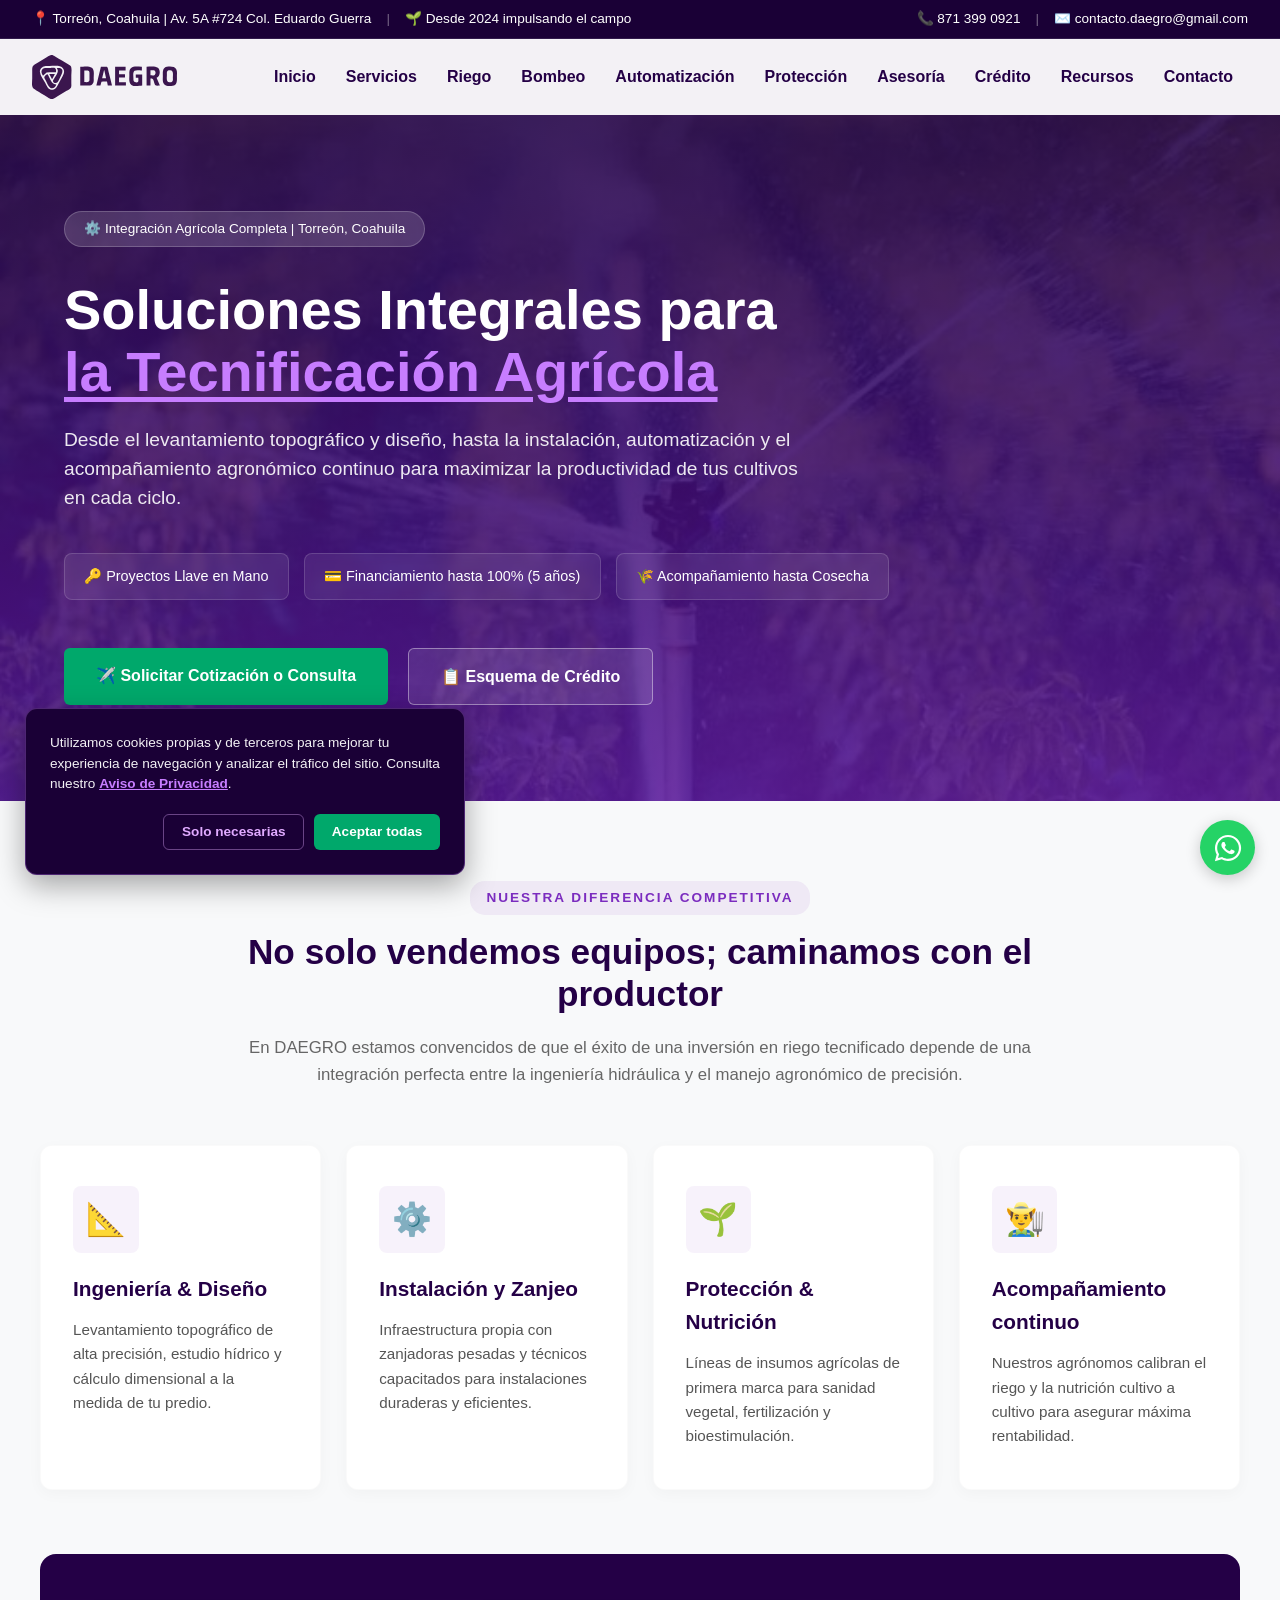
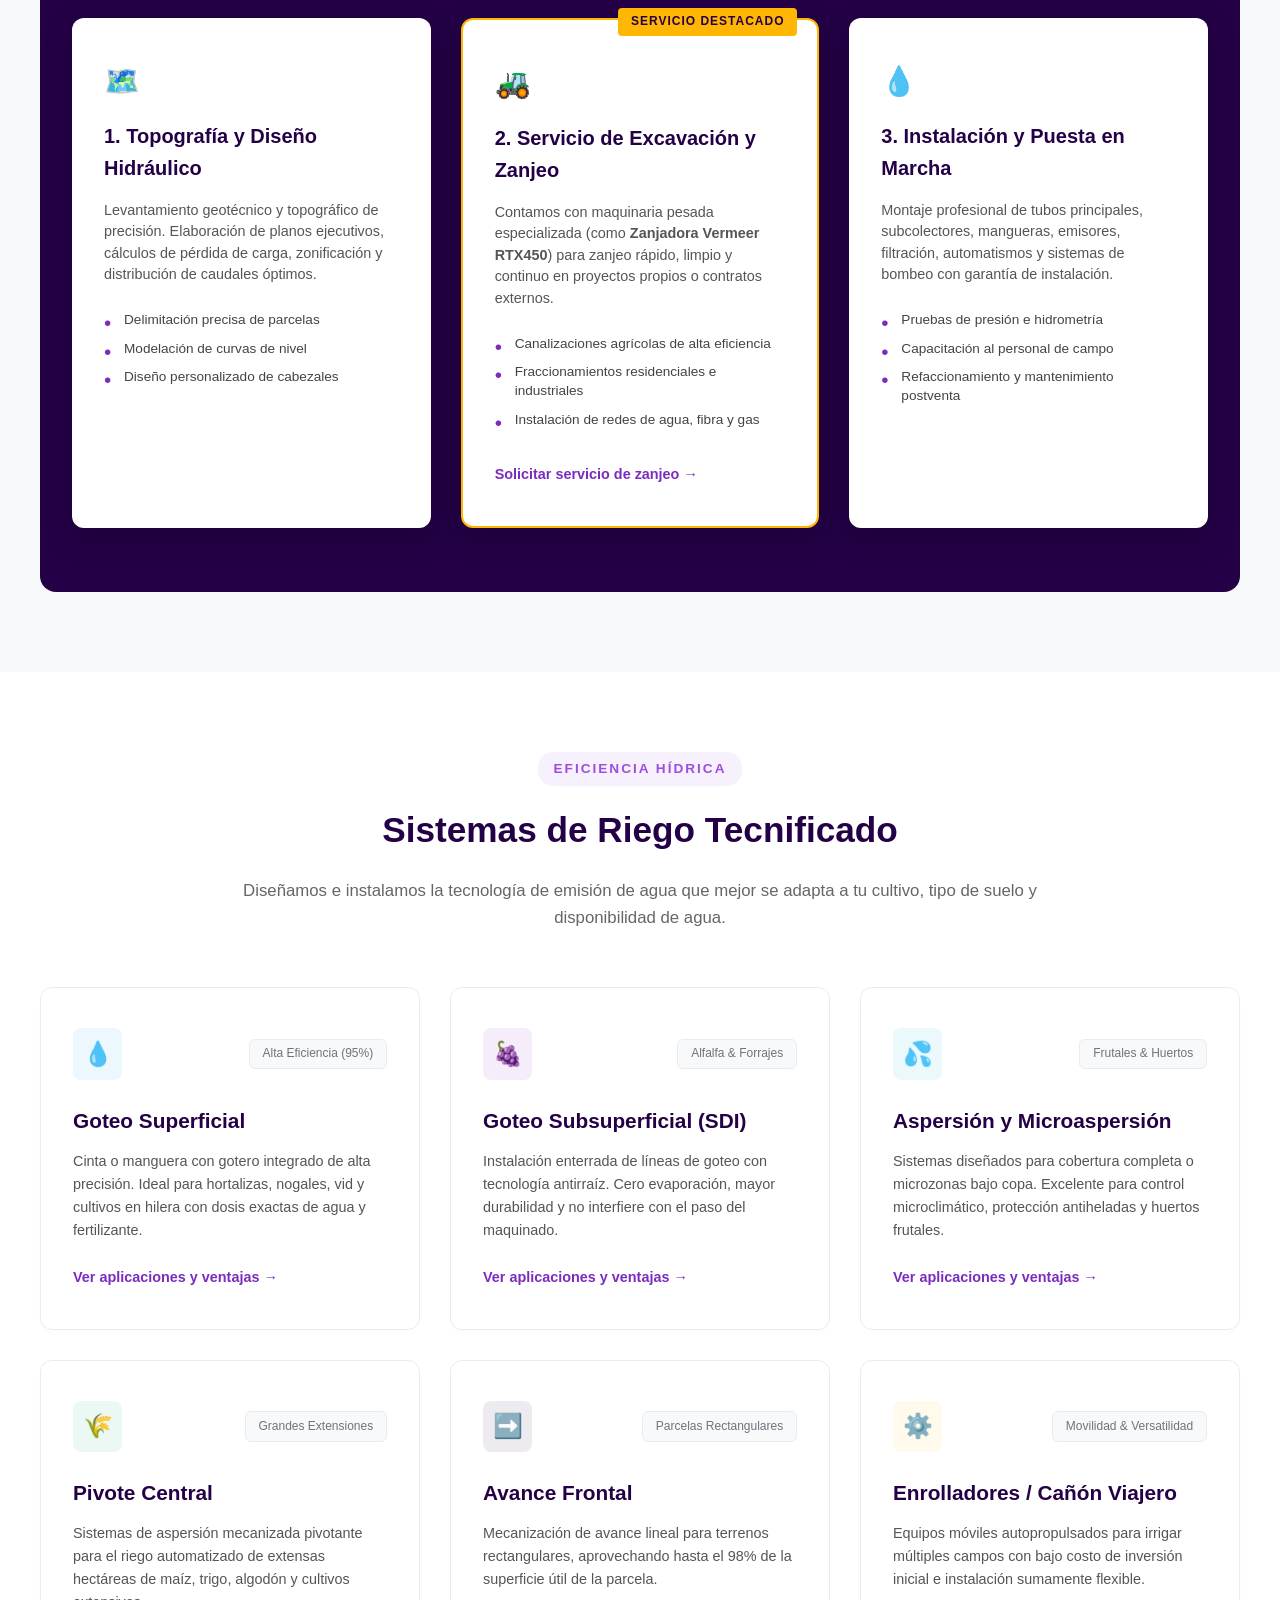
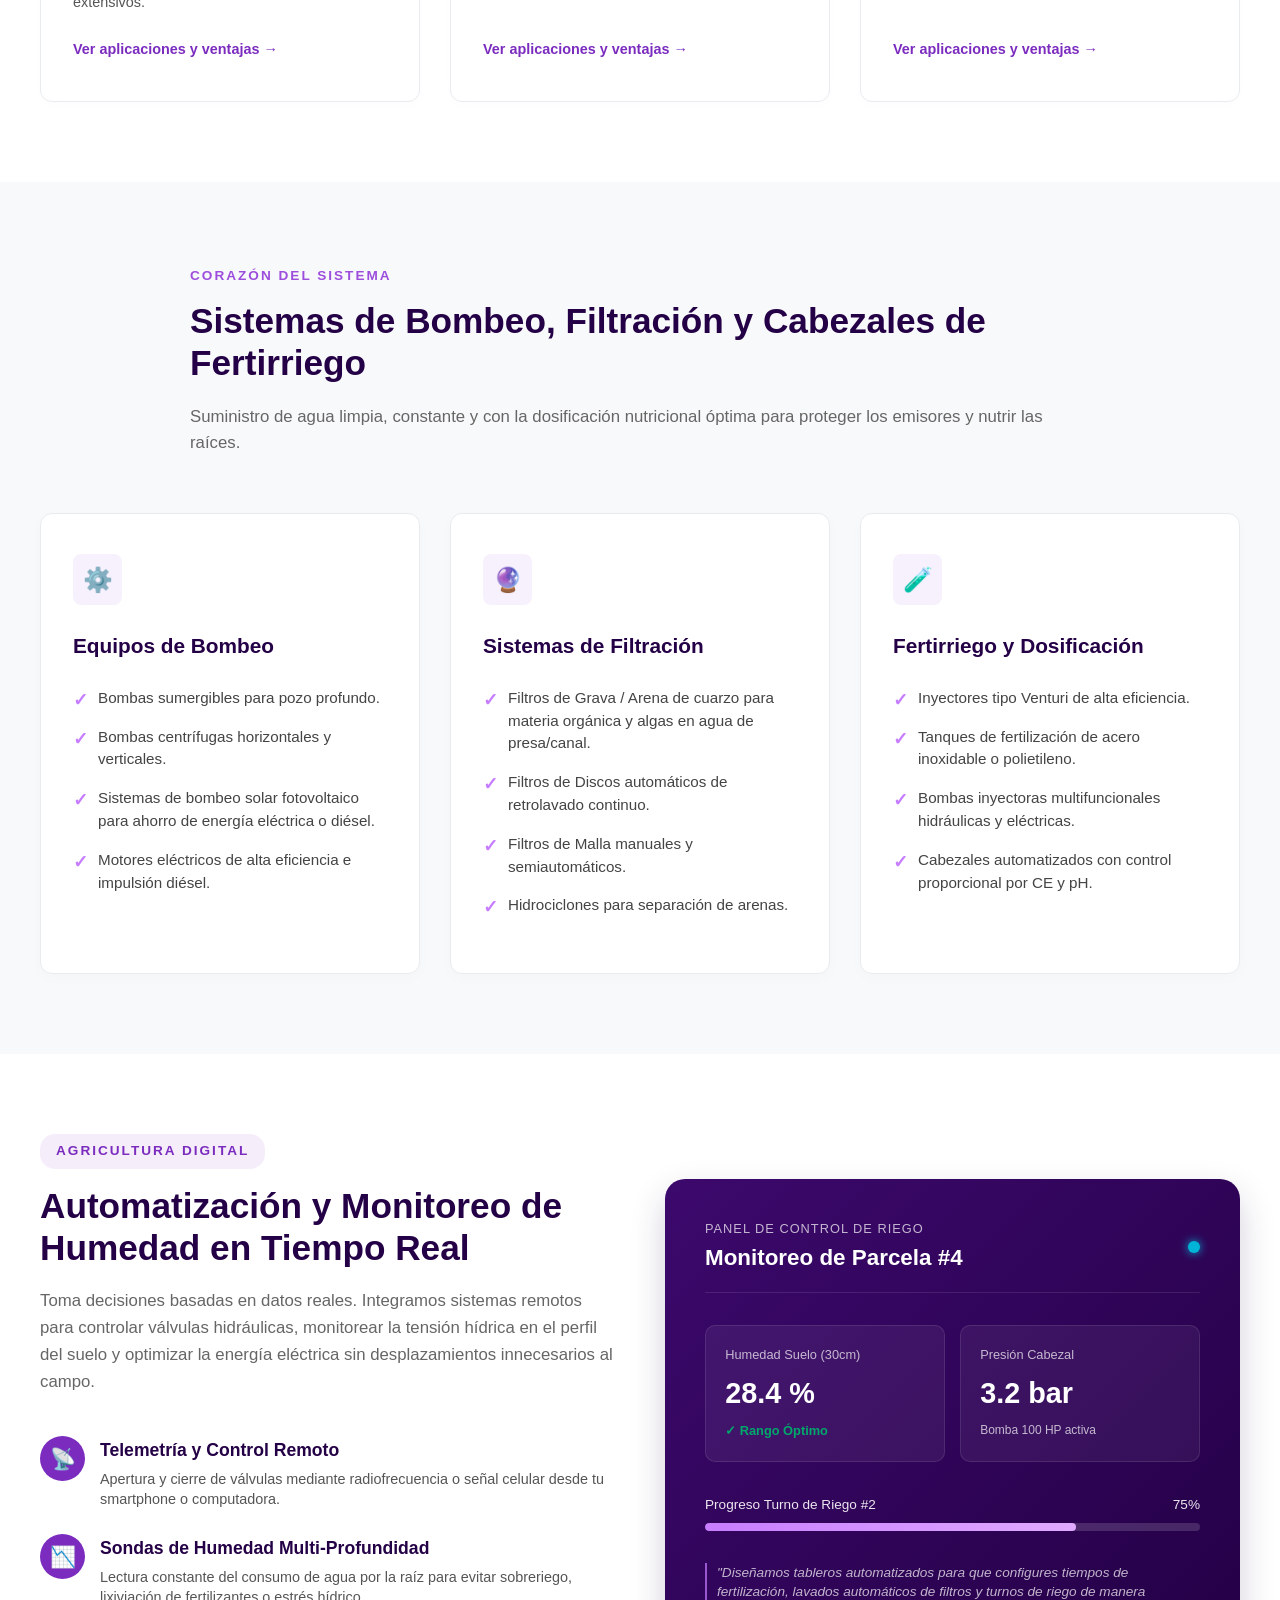
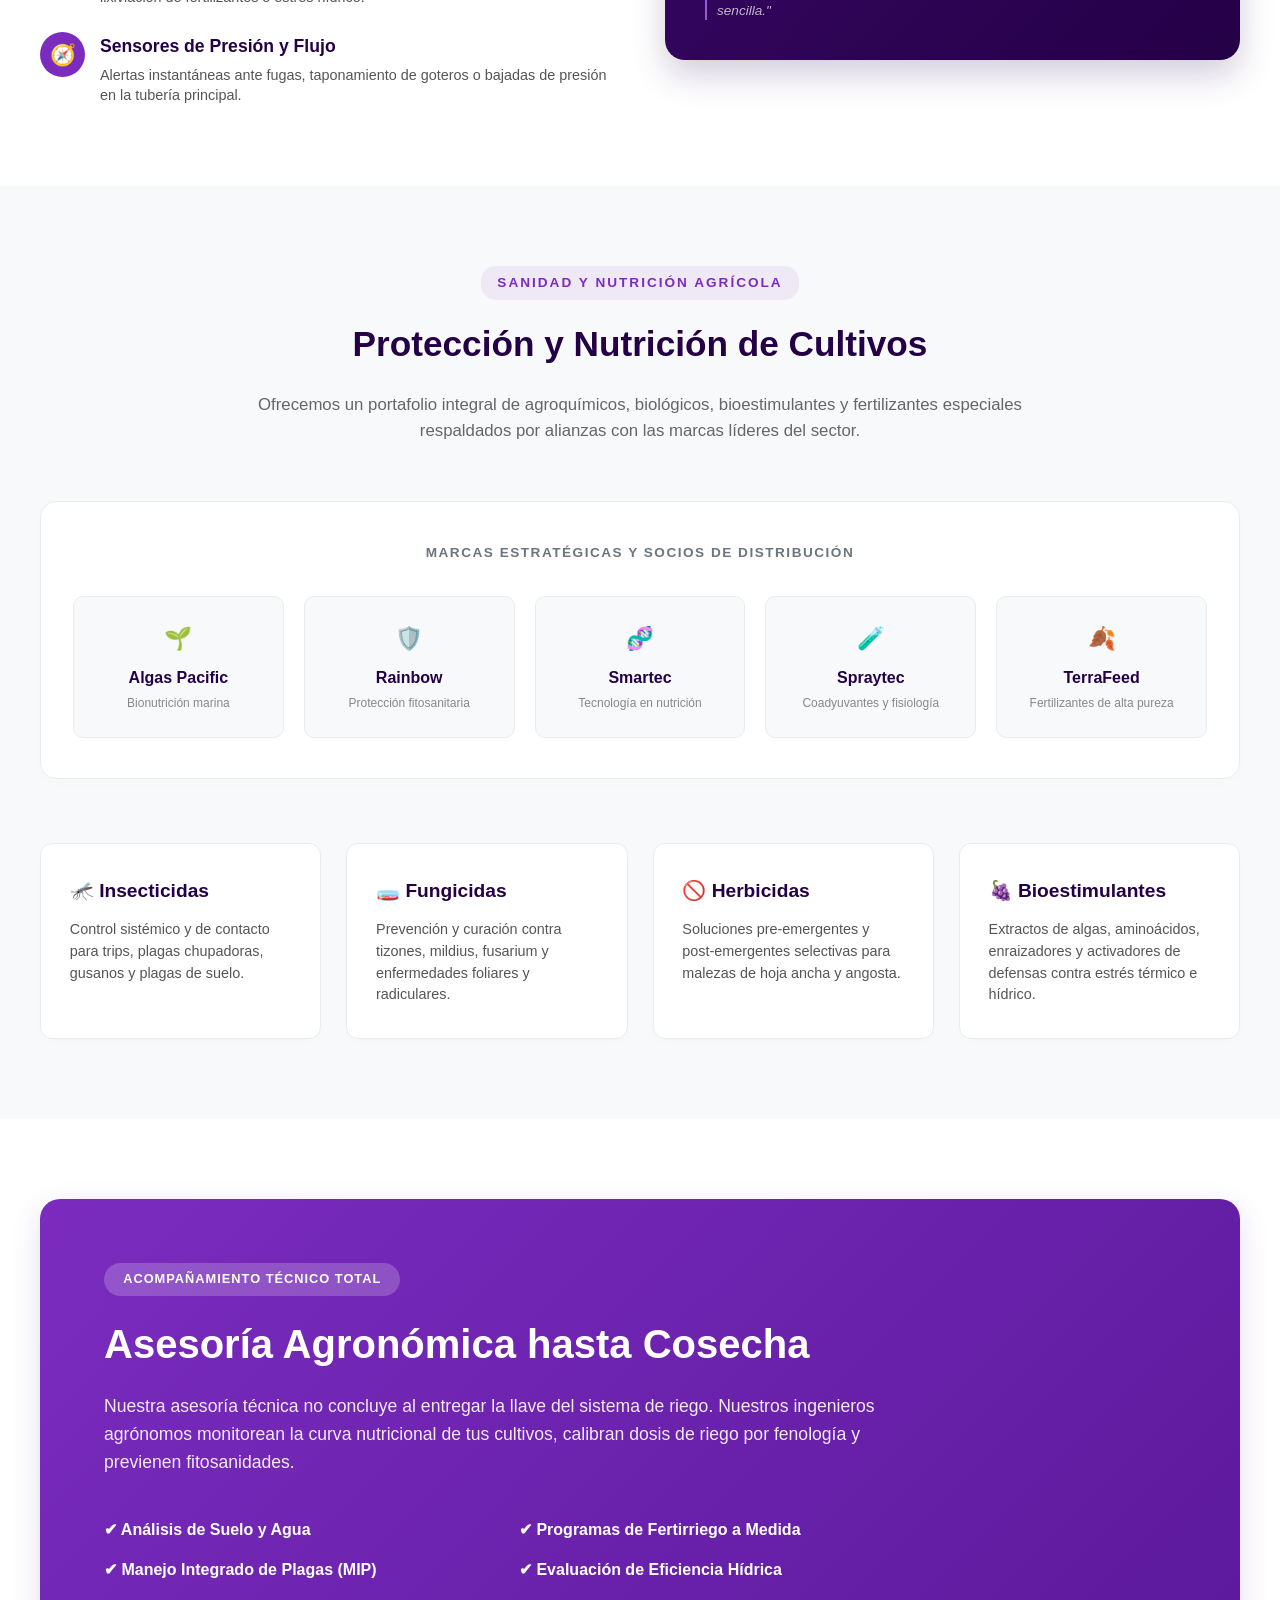
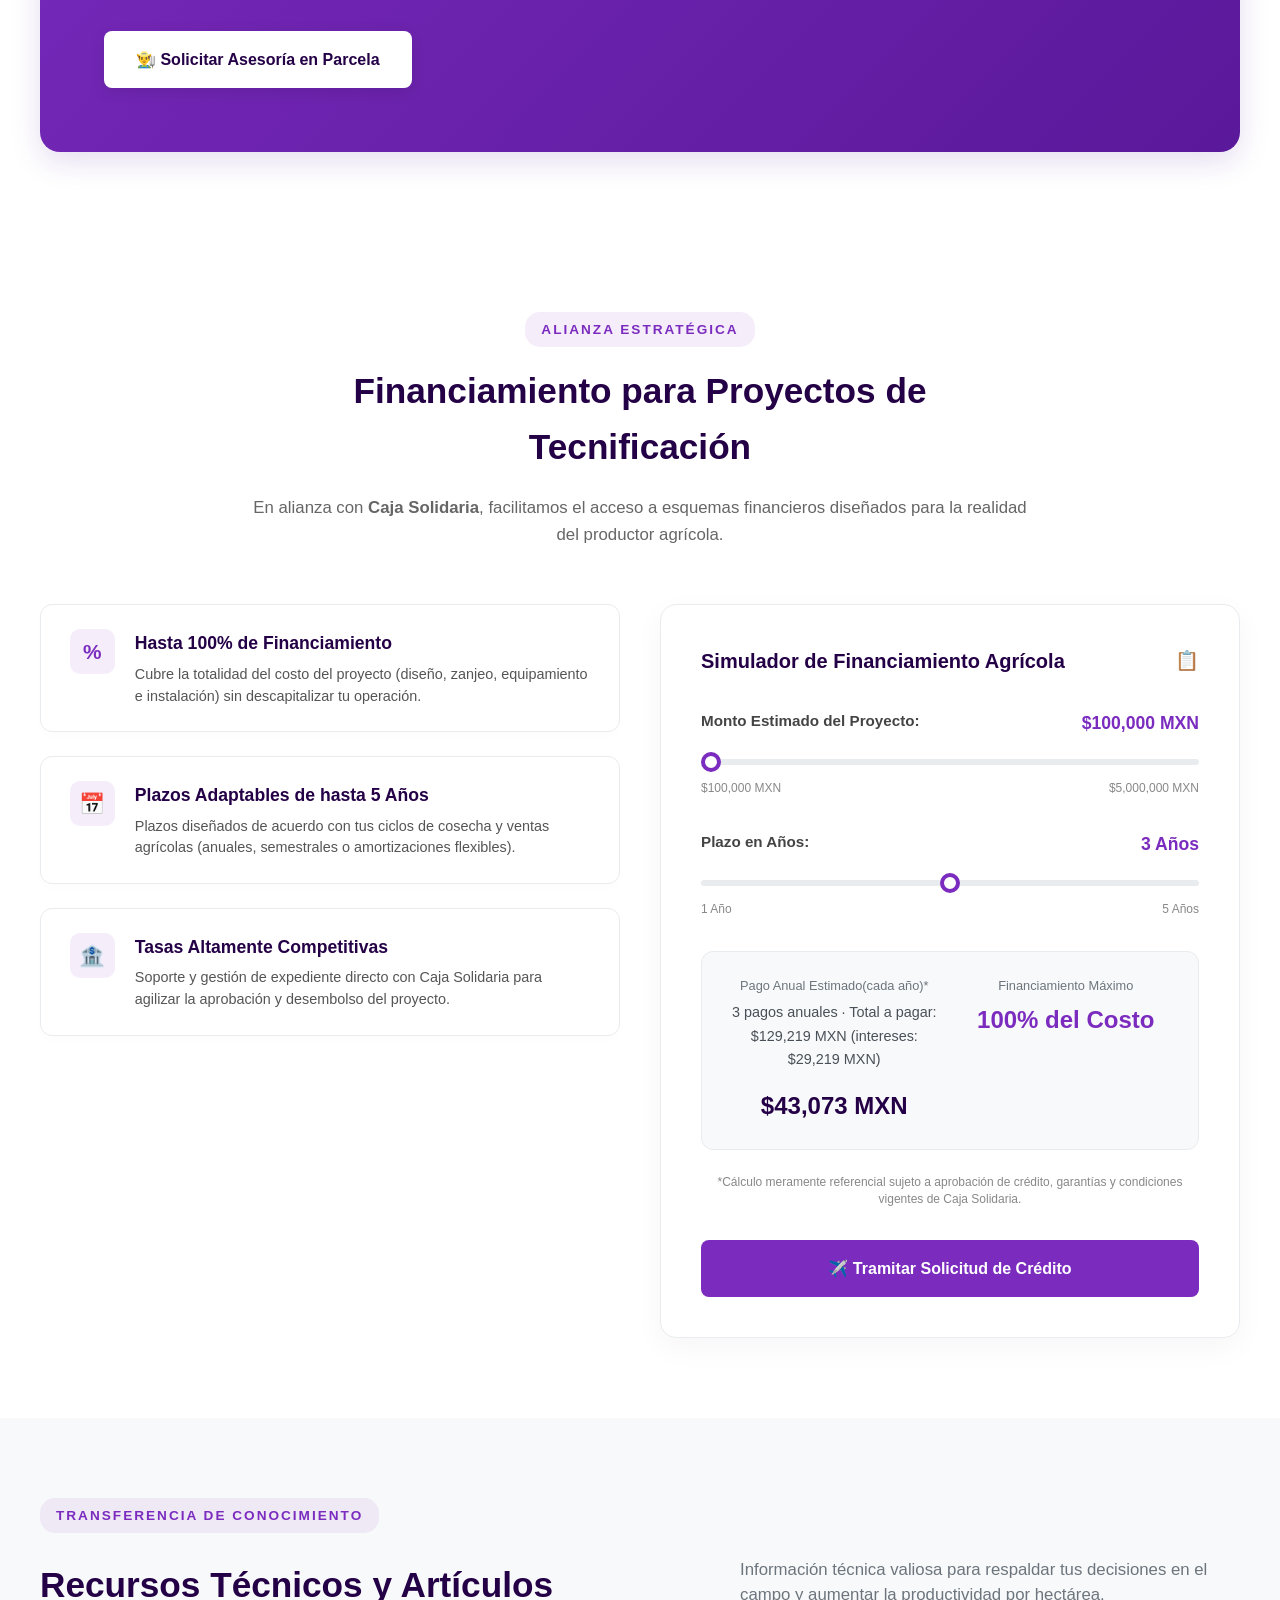
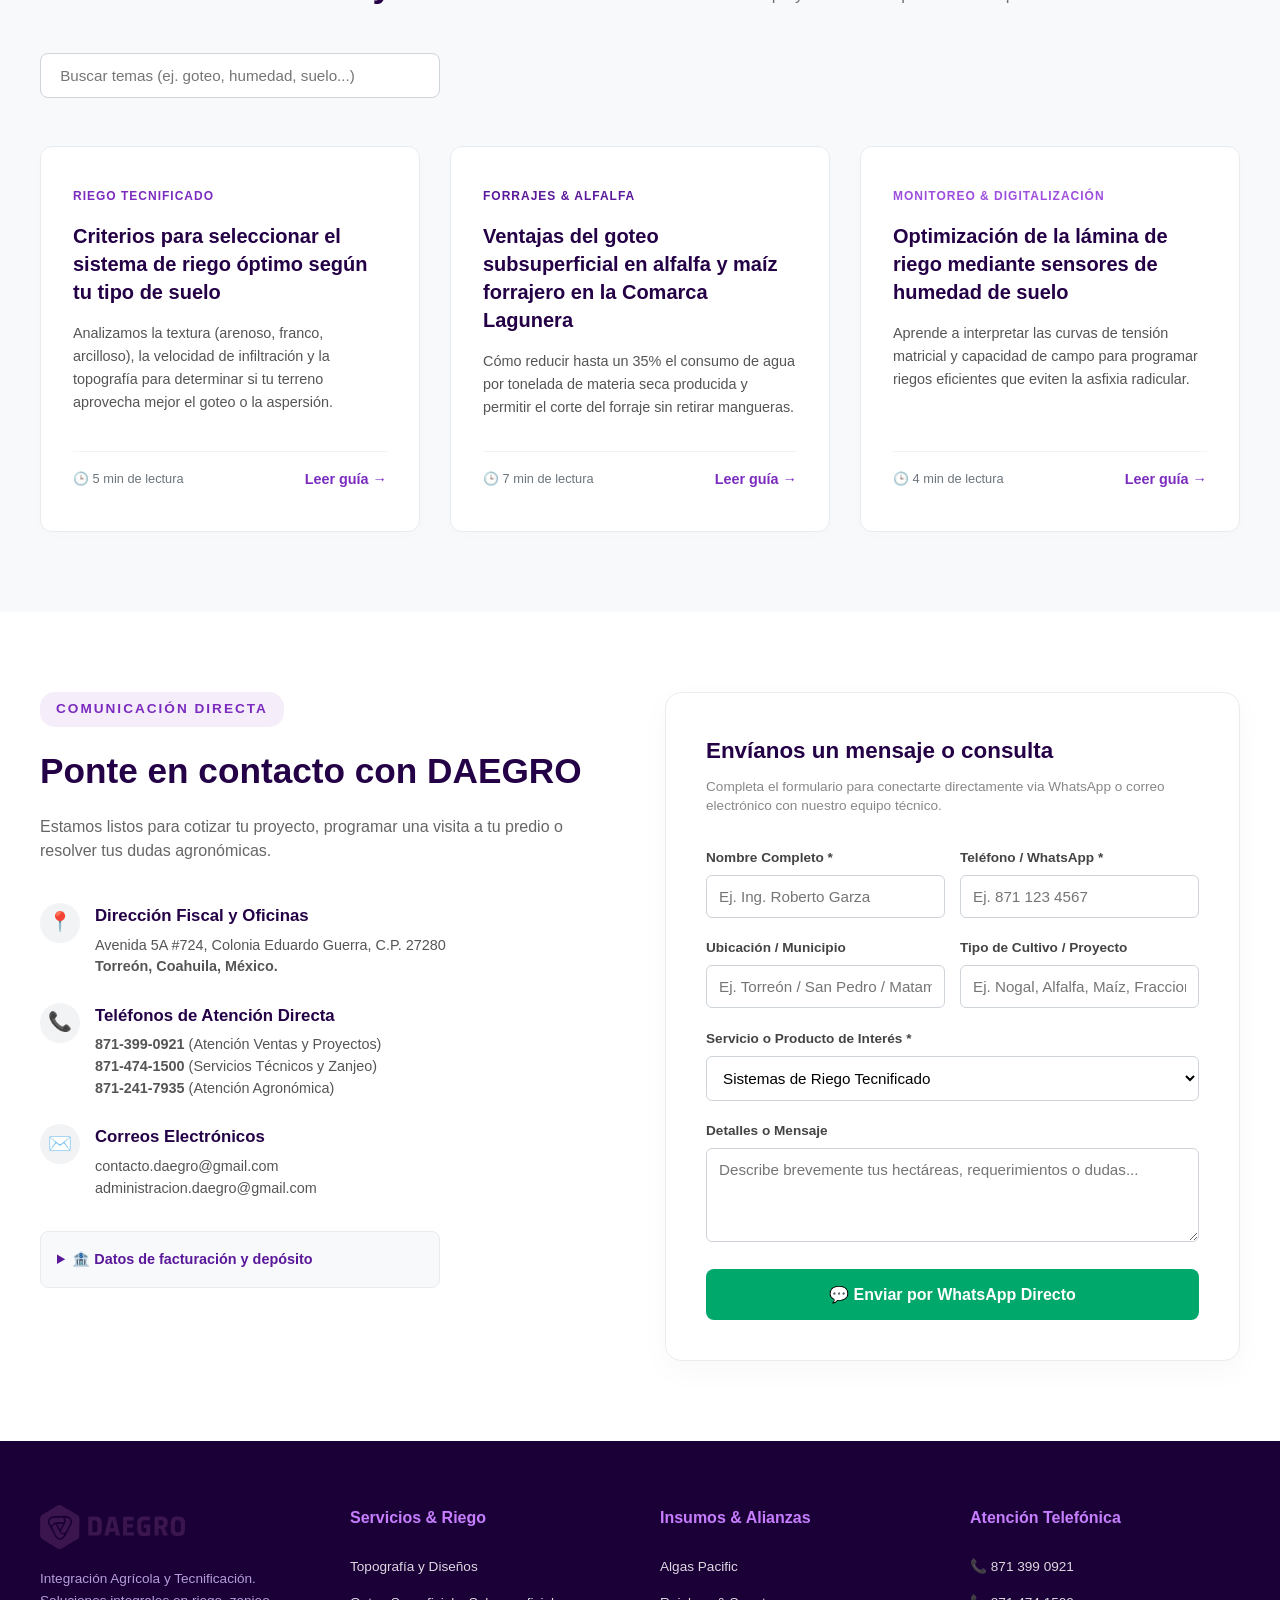
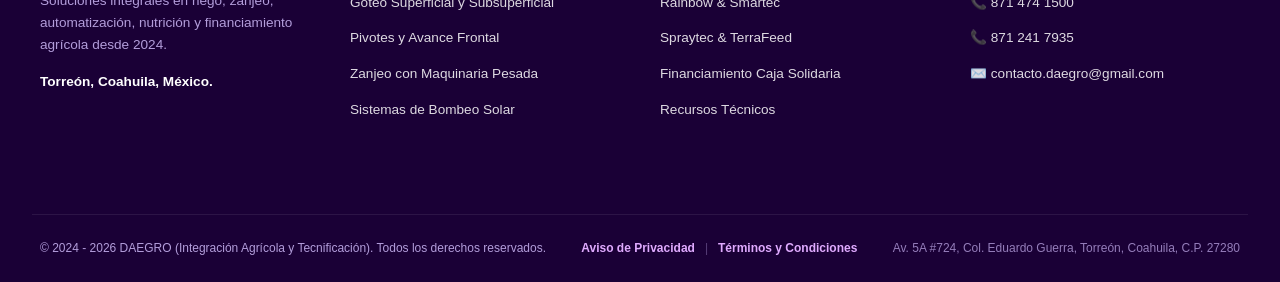
==== commit df8347aa: "feat: agregar paginas legales, banner de cookies e icono SVG de WhatsApp" ====
--- a/index.html
+++ b/index.html
@@ -756,7 +756,9 @@
 
         <!-- BOTÓN FLOTANTE DE WHATSAPP (Viviría al fondo antes de cerrar el body) -->
         <a href="https://wa.me/528713990921?text" class="btn-flotante-wa" target="_blank" aria-label="Contacto por WhatsApp">
-            💬
+            <svg xmlns="http://w3.org" viewBox="0 0 448 512" width="30" height="30" fill="#ffffff" aria-hidden="true">
+                <path d="M380.9 97.1C339 55.1 283.2 32 223.9 32c-122.4 0-222 99.6-222 222 0 39.1 10.2 77.3 29.6 111L0 480l117.7-30.9c32.4 17.7 68.9 27 106.1 27h.1c122.3 0 224.1-99.6 224.1-222 0-59.3-25.2-115-67.1-157zm-157 341.6c-33.2 0-65.7-8.9-94-25.7l-6.7-4-69.8 18.3L72 359.2l-4.4-7c-18.5-29.4-28.2-63.3-28.2-98.2 0-101.7 82.8-184.5 184.6-184.5 49.3 0 95.6 19.2 130.4 54.1 34.8 34.9 56.2 81.2 56.1 130.5 0 101.8-84.9 184.6-186.6 184.6zm101.2-138.2c-5.5-2.8-32.8-16.2-37.9-18-5.1-1.9-8.8-2.8-12.5 2.8-3.7 5.6-14.3 18-17.6 21.8-3.2 3.7-6.5 4.2-12 1.4-32.6-16.3-54-29.1-75.5-66-5.7-9.8 5.7-9.1 16.3-30.3 1.8-3.7.9-6.9-.5-9.7-1.4-2.8-12.5-30.1-17.1-41.2-4.5-10.8-9.1-9.3-12.5-9.5-3.2-.2-6.9-.2-10.6-.2-3.7 0-9.7 1.4-14.8 6.9-5.1 5.6-19.4 19-19.4 46.3 0 27.3 19.9 53.7 22.6 57.4 2.8 3.7 39.1 59.7 94.8 83.8 35.2 15.2 49 16.5 66.6 13.9 10.7-1.6 32.8-13.4 37.4-26.4 4.6-13 4.6-24.1 3.2-26.4-1.3-2.5-5-3.9-10.5-6.6z"/>
+            </svg>
         </a>
 
     </main>
@@ -814,16 +816,33 @@
 
         </div>
 
-        <!-- Barra de Créditos Inferior Estricta -->
+        <!-- Barra de Créditos Inferior con Enlaces Legales -->
         <div class="barra-derechos-footer">
             <div class="contenido-derechos">
                 <span>&copy; 2024 - 2026 DAEGRO (Integración Agrícola y Tecnificación). Todos los derechos reservados.</span>
+                
+                <div class="enlaces-legales-footer">
+                    <a href="legal/aviso-privacidad.html">Aviso de Privacidad</a>
+                    <span class="separador-legal">|</span>
+                    <a href="legal/terminos-condiciones.html">Términos y Condiciones</a>
+                </div>
+
                 <span class="direccion-f-pie">Av. 5A #724, Col. Eduardo Guerra, Torreón, Coahuila, C.P. 27280</span>
             </div>
         </div>
     </footer>
 
     <script src="assets/js/app.js"></script>
+    <script src="assets/js/cookies.js" defer></script>
+
+    <div id="bannerCookies" class="banner-cookies" hidden>
+        <p>Utilizamos cookies propias y de terceros para mejorar tu experiencia de navegación y analizar el tráfico del sitio. Consulta nuestro <a href="legal/aviso-privacidad.html">Aviso de Privacidad</a>.</p>
+        <div class="botones-cookies">
+            <button id="btnRechazarCookies" class="btn-cookie-secundario">Solo necesarias</button>
+            <button id="btnAceptarCookies" class="btn-cookie-primario">Aceptar todas</button>
+        </div>
+    </div>
+
 
 </body>
 </html>
--- a/assets/css/main.css
+++ b/assets/css/main.css
@@ -1771,8 +1771,22 @@
     transition: transform 0.2s;
 }
 
+.btn-flotante-wa img {
+    width: 30px;
+    height: 30px;
+    object-fit: contain;
+    display: block;
+}
+
 .btn-flotante-wa:hover {
     transform: scale(1.1);
+}
+
+@media (max-width: 768px) {
+    .btn-flotante-wa img {
+        width: 26px;
+        height: 26px;
+    }
 }
 
 /* Ajustes adaptativos */
@@ -2112,3 +2126,128 @@
     #inicio h1 { font-size: 1.8rem; }
     #inicio .botones-hero a, .boton-secundario { display: block; width: 100%; margin: 10px 0 !important; text-align: center; }
 }
+
+/* ==========================================================================
+   ENLACES LEGALES EN EL FOOTER
+   ========================================================================== */
+.enlaces-legales-footer {
+    display: flex;
+    align-items: center;
+    gap: 10px;
+}
+
+.enlaces-legales-footer a {
+    color: #e0aaff;
+    text-decoration: none;
+    font-weight: 600;
+    transition: color 0.2s;
+}
+
+.enlaces-legales-footer a:hover {
+    color: #ffffff;
+    text-decoration: underline;
+}
+
+.separador-legal {
+    opacity: 0.4;
+}
+
+@media (max-width: 768px) {
+    .enlaces-legales-footer {
+        justify-content: center;
+    }
+}
+
+/* ==========================================================================
+   BANNER DE GESTIÓN DE COOKIES
+   ========================================================================== */
+.banner-cookies {
+    position: fixed;
+    bottom: 25px;
+    left: 25px;
+    max-width: 440px;
+    background-color: #1a0036; /* Morado oscuro corporativo DAEGRO */
+    color: #ffffff;
+    padding: 1.5rem;
+    border-radius: 12px;
+    border: 1px solid rgba(199, 125, 255, 0.3);
+    box-shadow: 0 10px 30px rgba(0, 0, 0, 0.35);
+    z-index: 4500;
+    font-size: 0.85rem;
+    line-height: 1.5;
+}
+
+.banner-cookies[hidden] {
+    display: none !important;
+}
+
+.banner-cookies p {
+    margin-bottom: 1.2rem;
+    color: #f3f1f5;
+}
+
+.banner-cookies a {
+    color: #c77dff;
+    font-weight: bold;
+    text-decoration: underline;
+}
+
+.banner-cookies a:hover {
+    color: #ffffff;
+}
+
+.botones-cookies {
+    display: flex;
+    gap: 10px;
+    justify-content: flex-end;
+}
+
+.btn-cookie-primario,
+.btn-cookie-secundario {
+    padding: 0.6rem 1.1rem;
+    border-radius: 6px;
+    font-size: 0.85rem;
+    font-weight: bold;
+    cursor: pointer;
+    transition: background-color 0.2s, transform 0.1s;
+}
+
+.btn-cookie-primario {
+    background-color: #00a86b; /* Verde esmeralda de acción DAEGRO */
+    color: #ffffff;
+    border: none;
+}
+
+.btn-cookie-primario:hover {
+    background-color: #008f5a;
+}
+
+.btn-cookie-secundario {
+    background-color: transparent;
+    color: #e0aaff;
+    border: 1px solid rgba(224, 170, 255, 0.4);
+}
+
+.btn-cookie-secundario:hover {
+    background-color: rgba(255, 255, 255, 0.1);
+    color: #ffffff;
+}
+
+/* Ajuste móvil para que no choque con el botón flotante de WhatsApp */
+@media (max-width: 600px) {
+    .banner-cookies {
+        left: 15px;
+        right: 15px;
+        bottom: 85px; /* Se eleva justo encima del botón de WhatsApp */
+        max-width: none;
+        padding: 1.2rem;
+    }
+    .botones-cookies {
+        flex-direction: column-reverse;
+    }
+    .btn-cookie-primario,
+    .btn-cookie-secundario {
+        width: 100%;
+        text-align: center;
+    }
+}
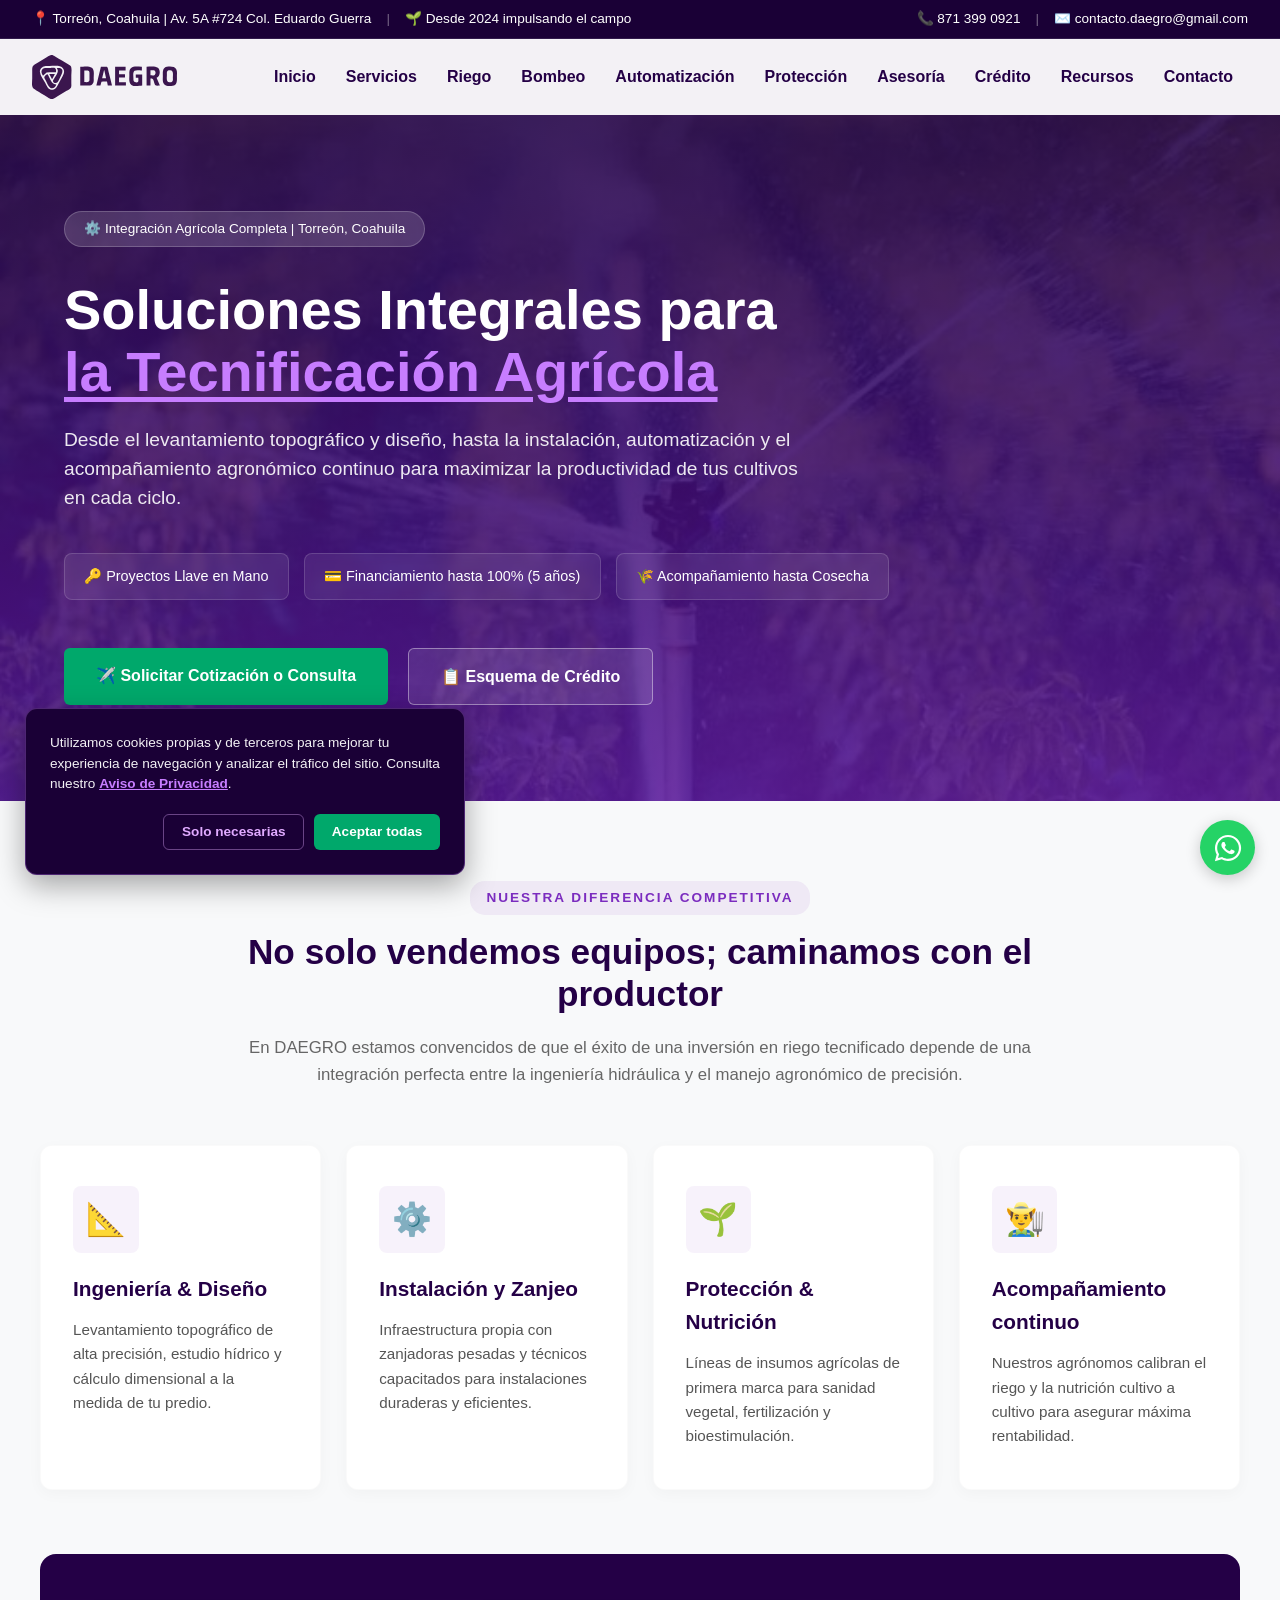
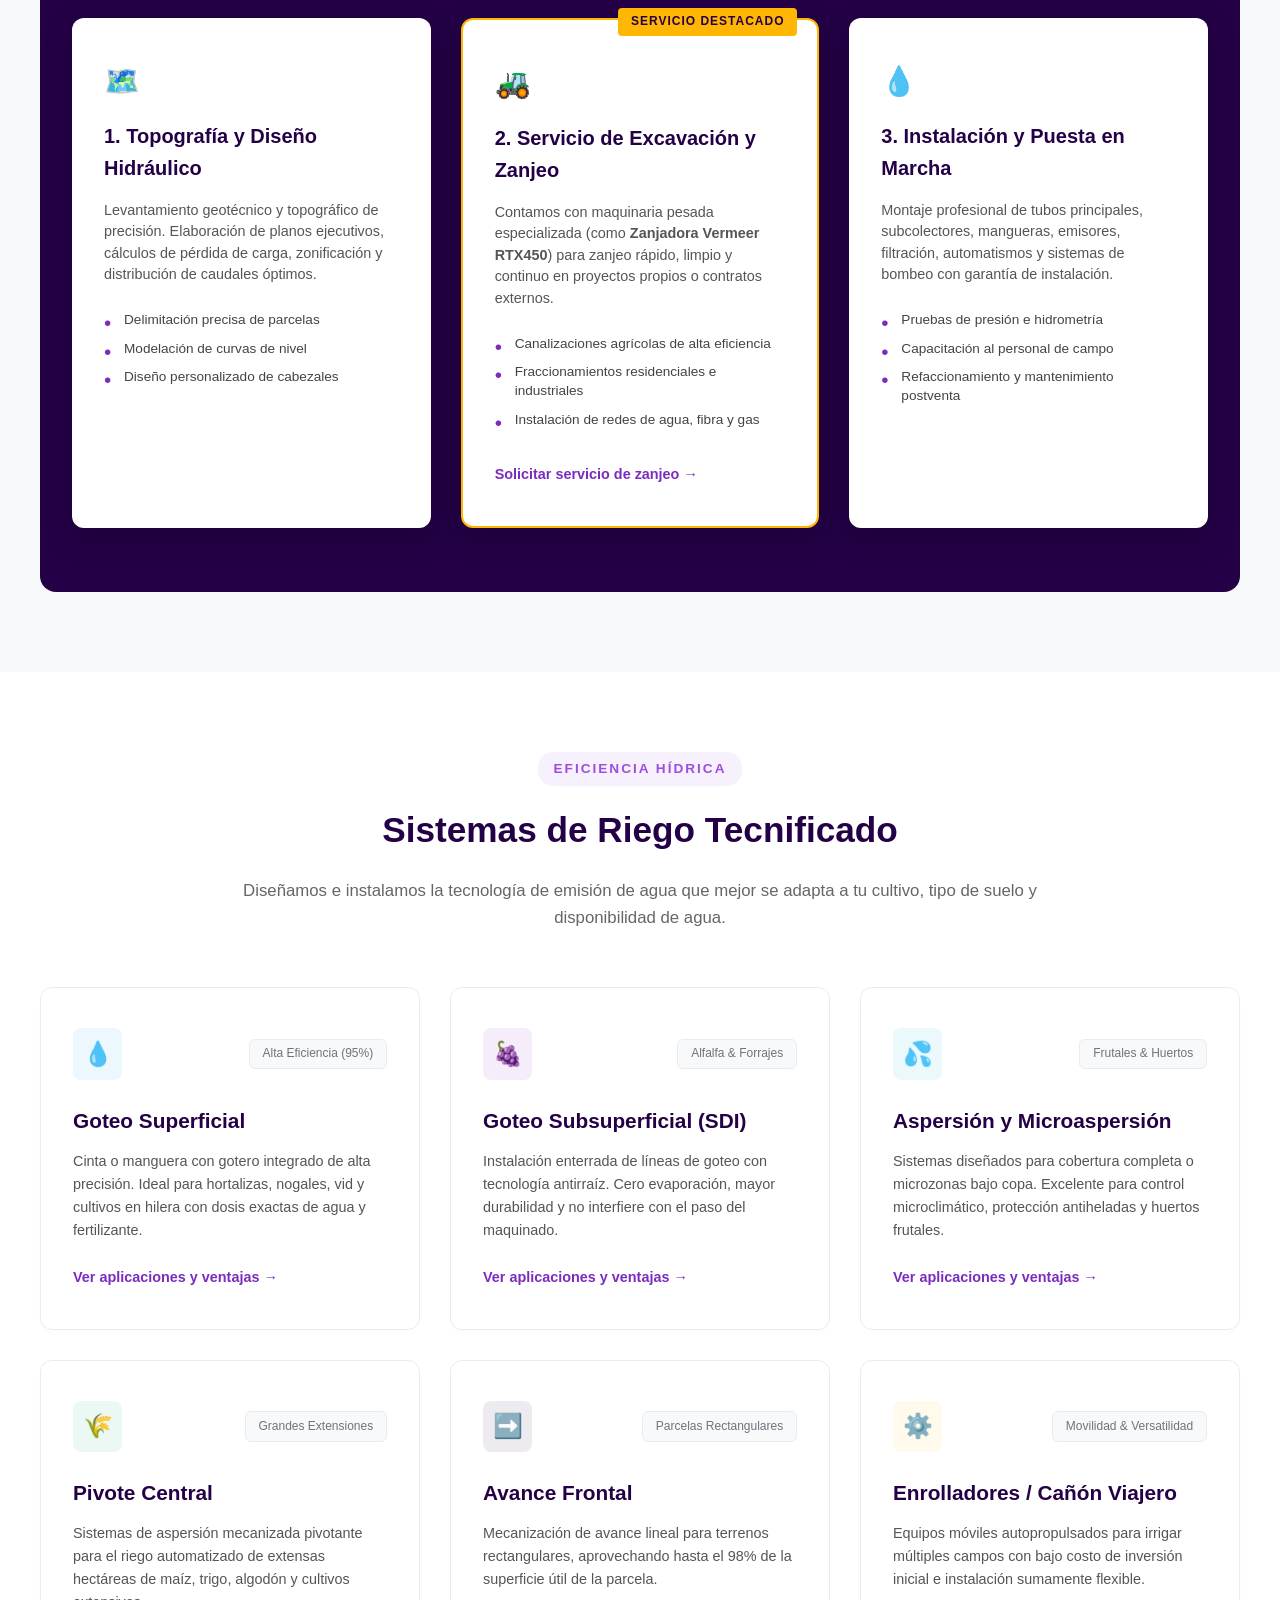
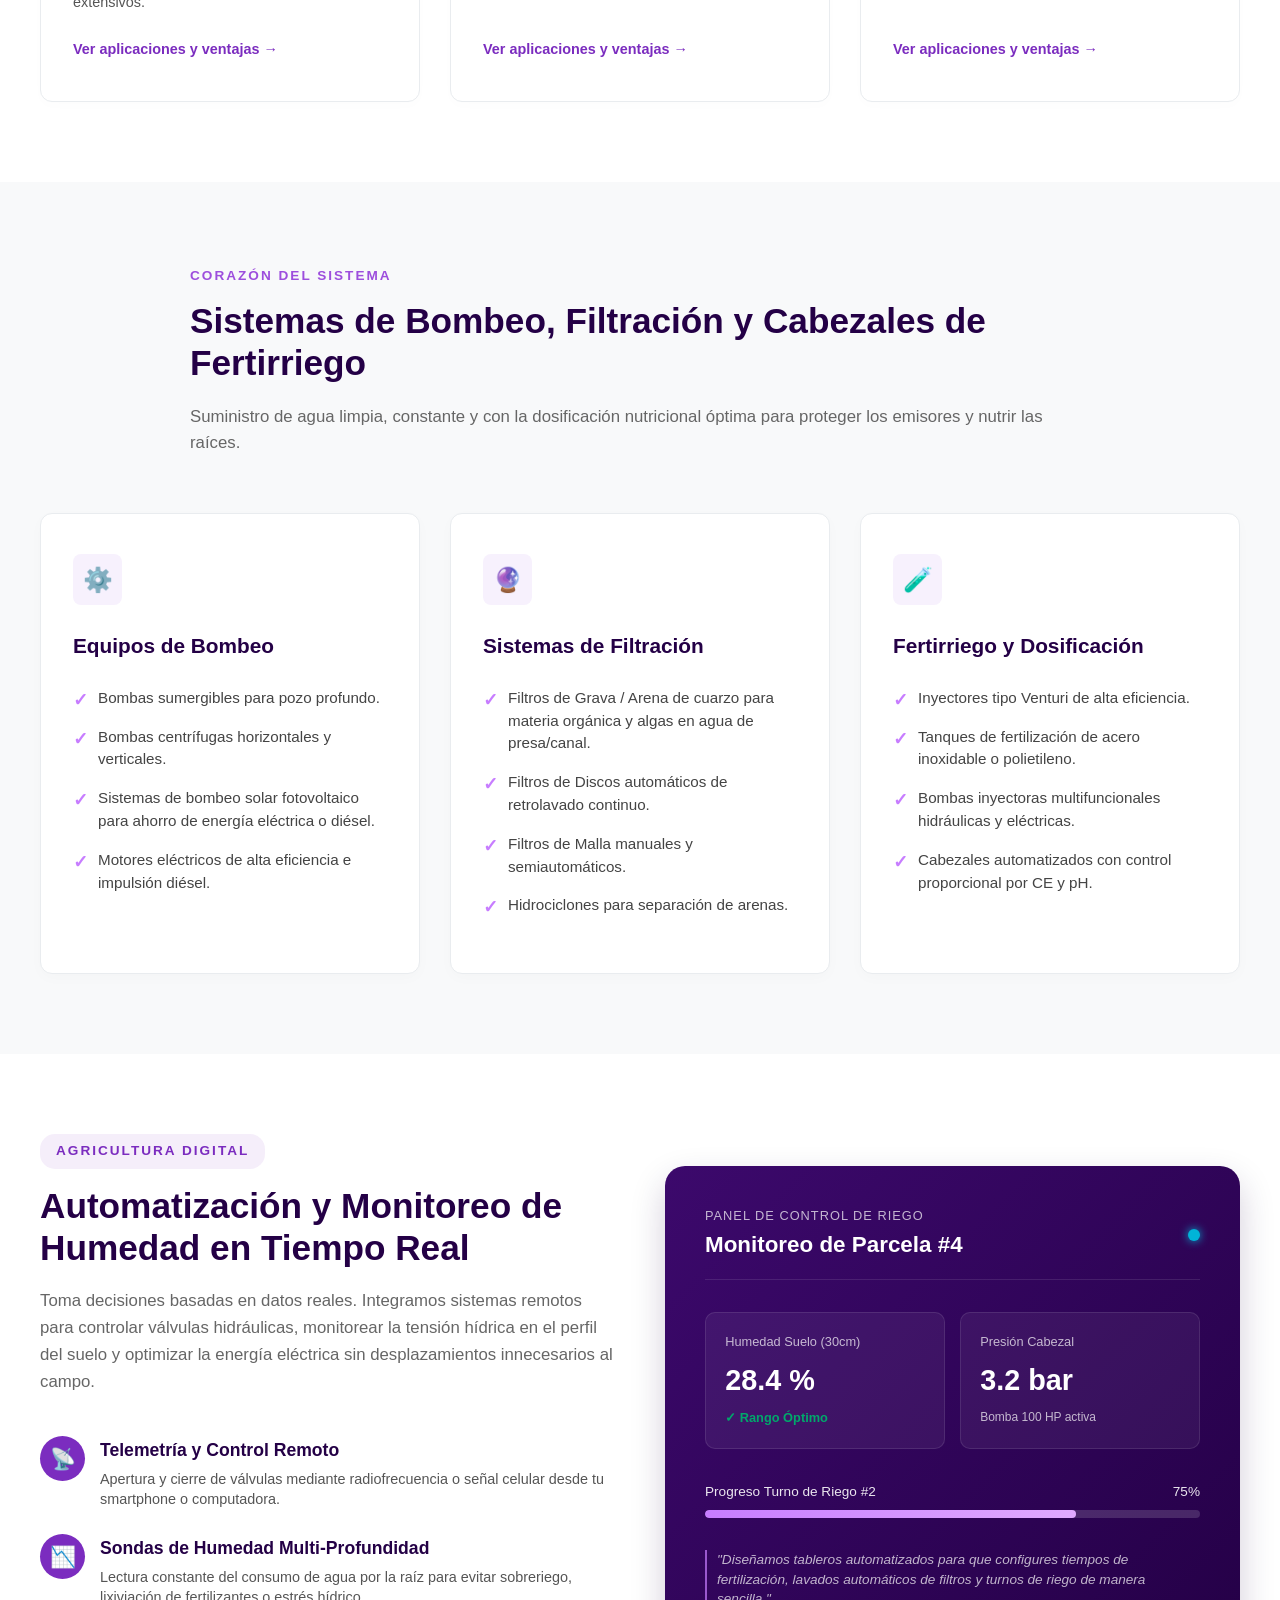
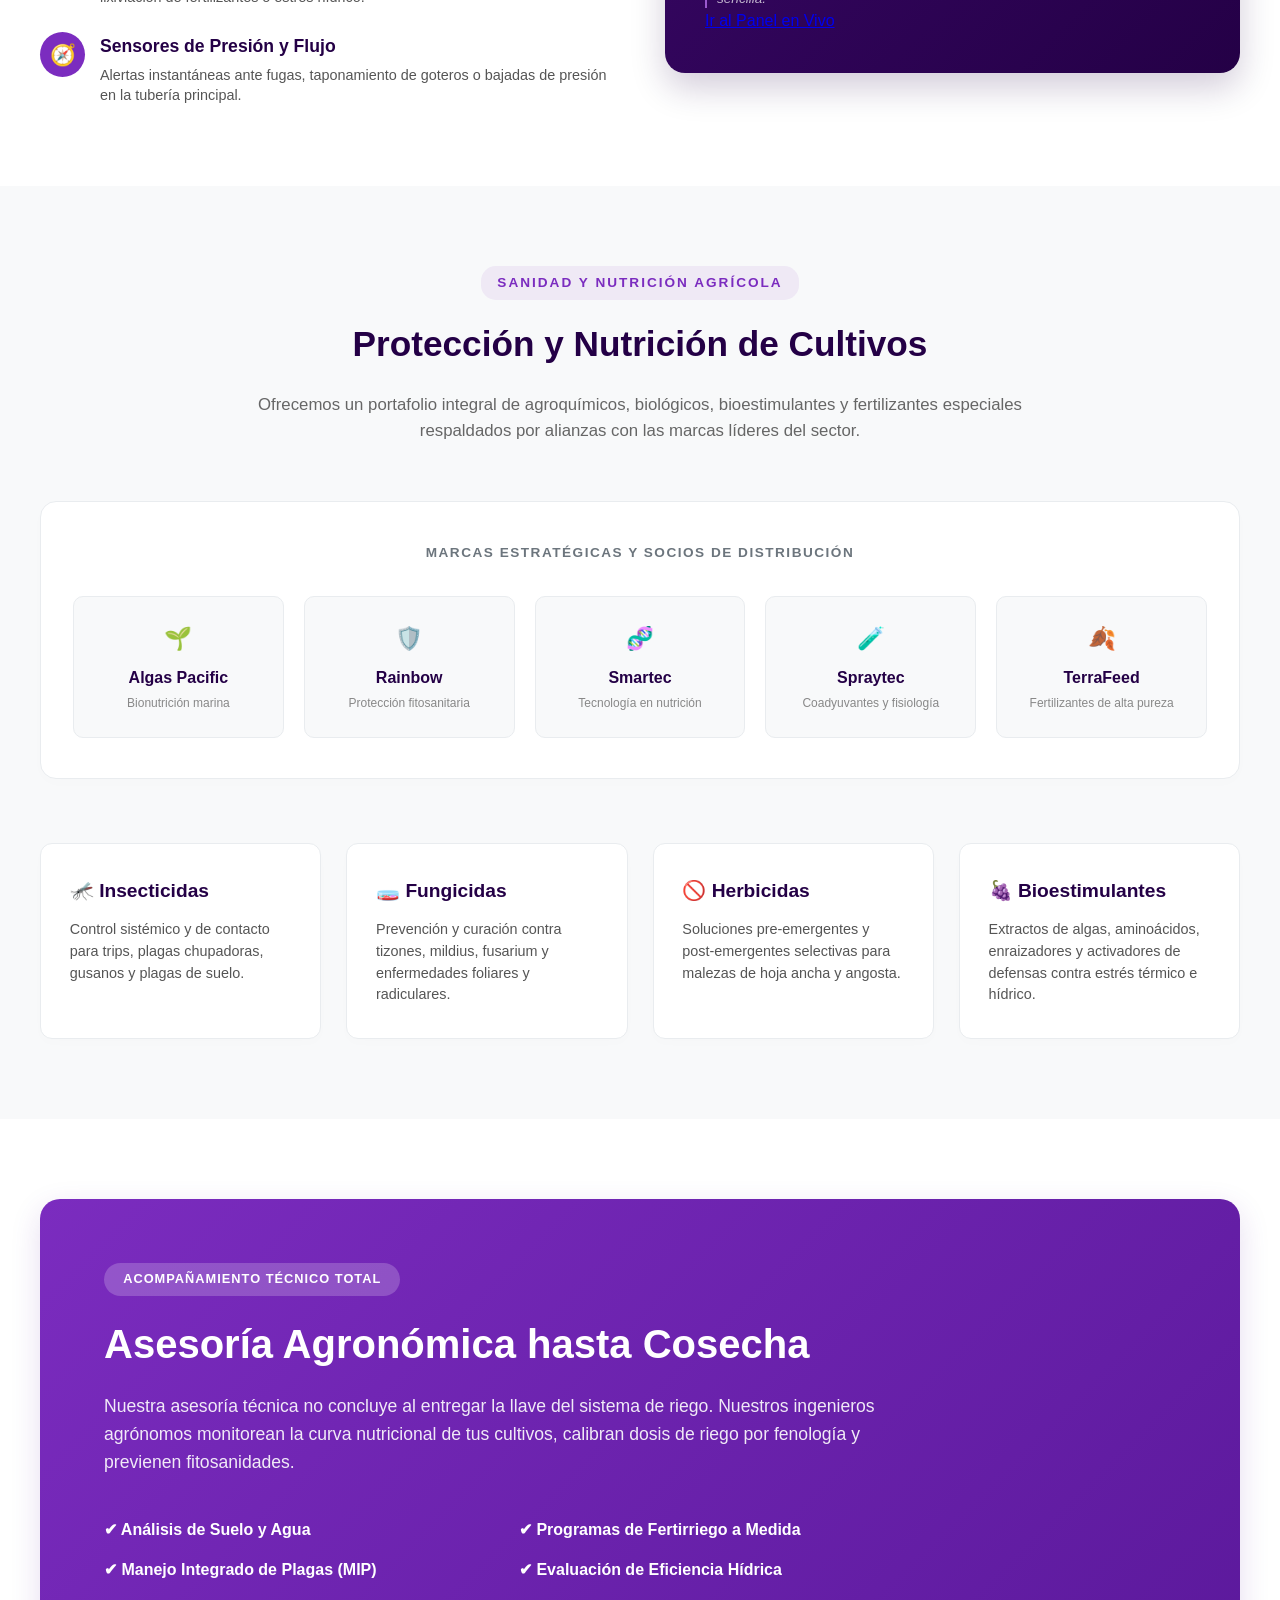
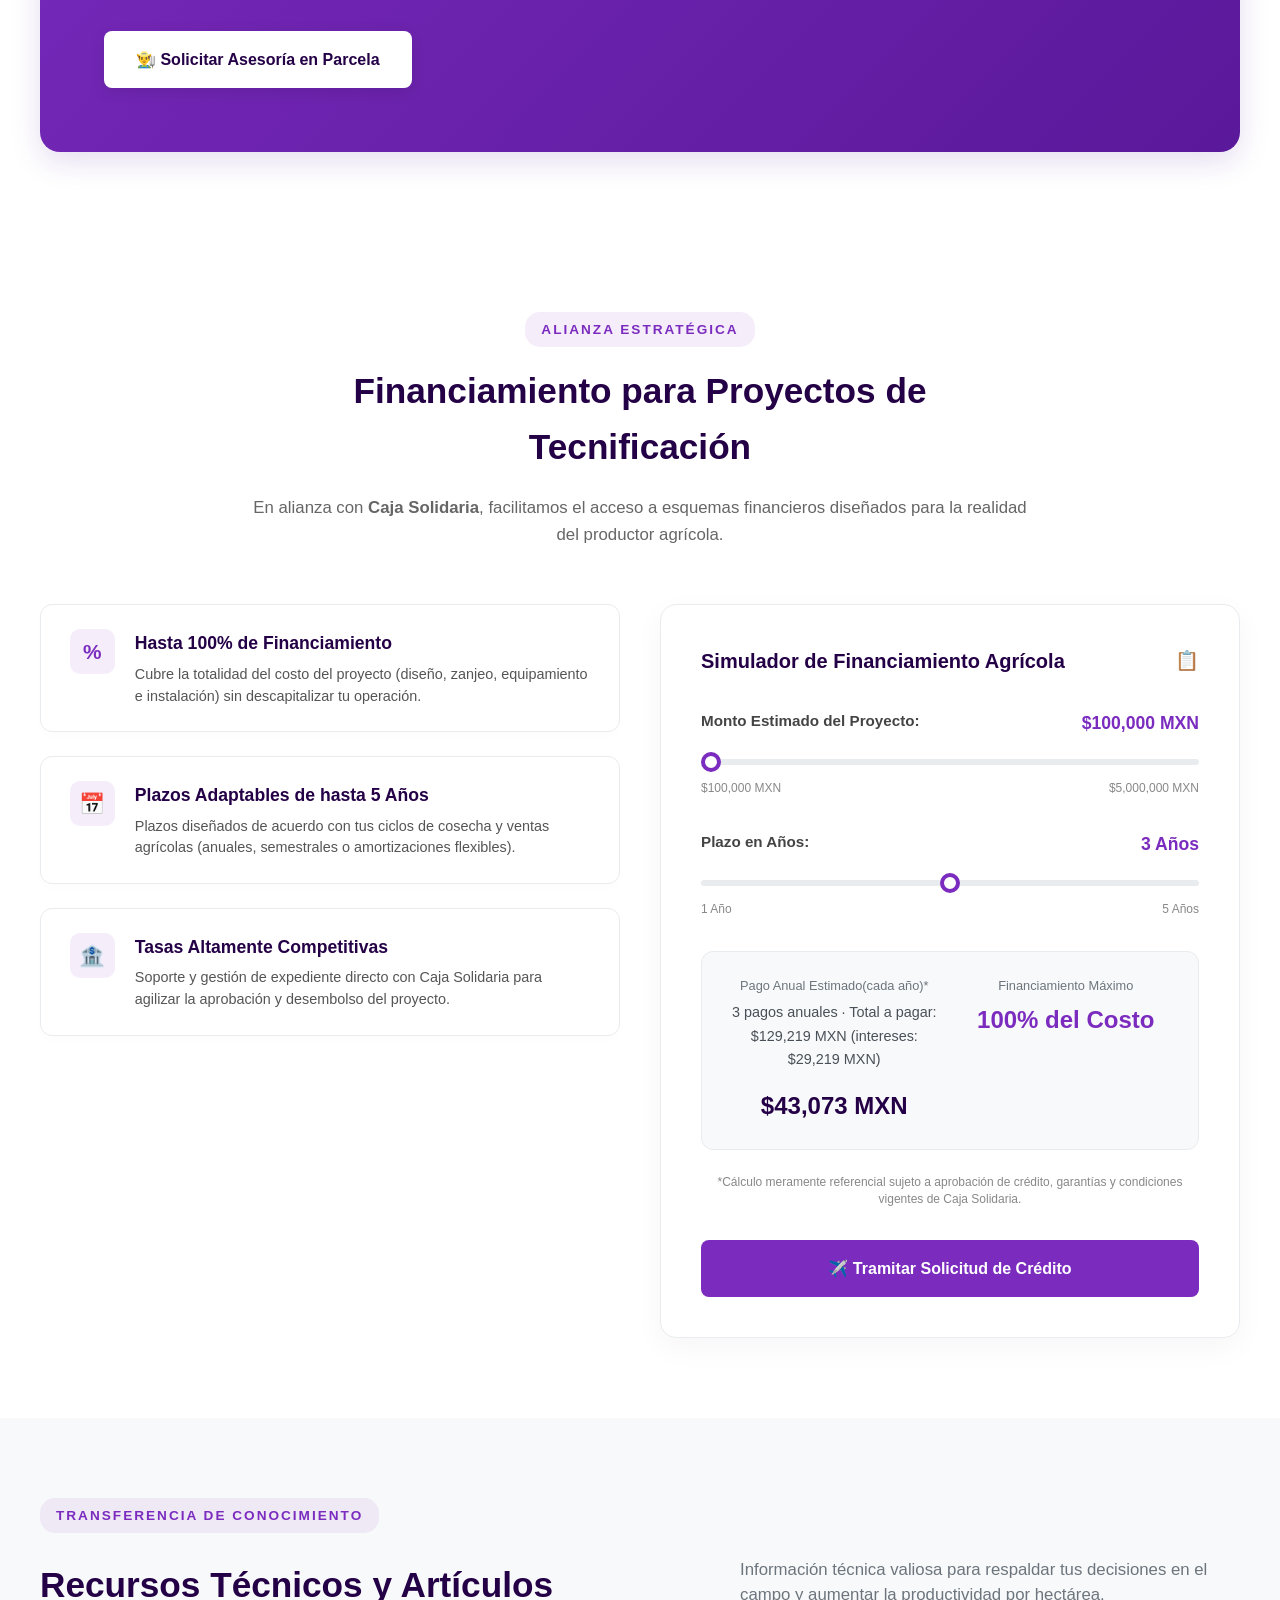
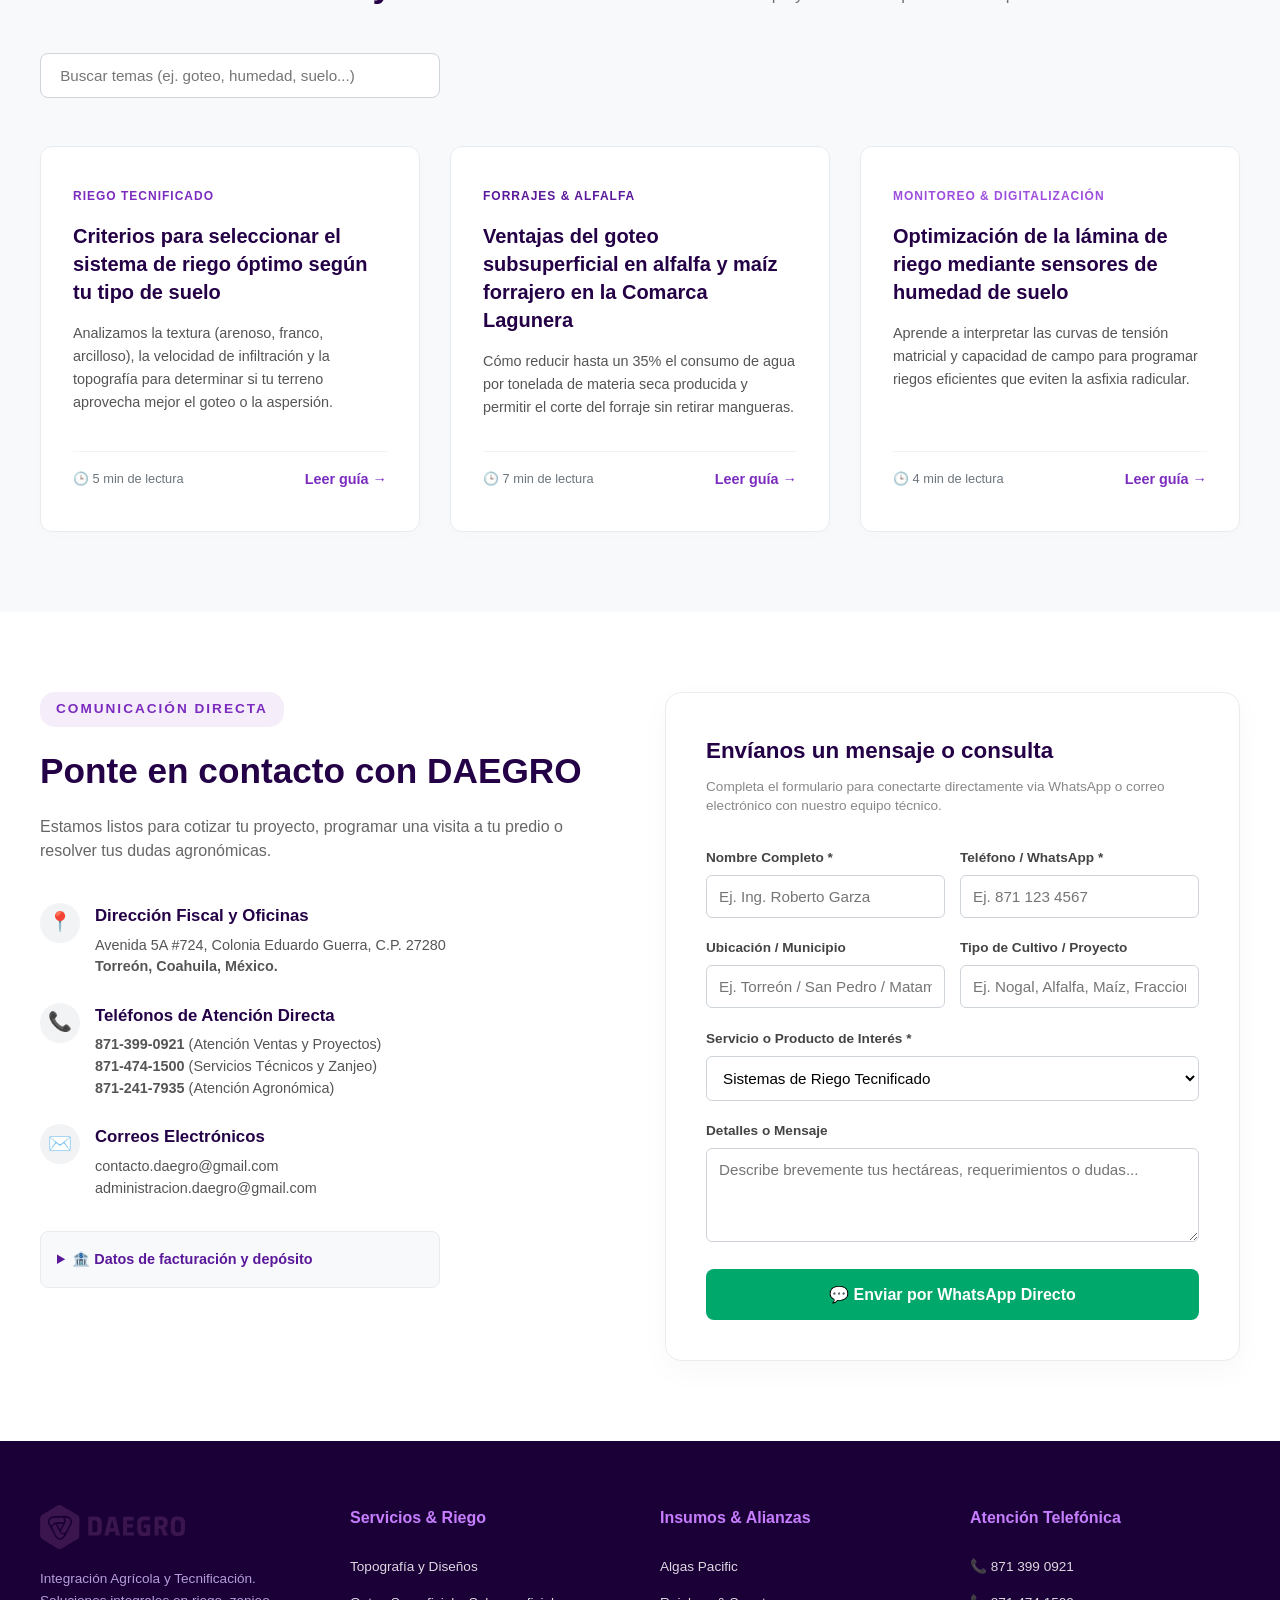
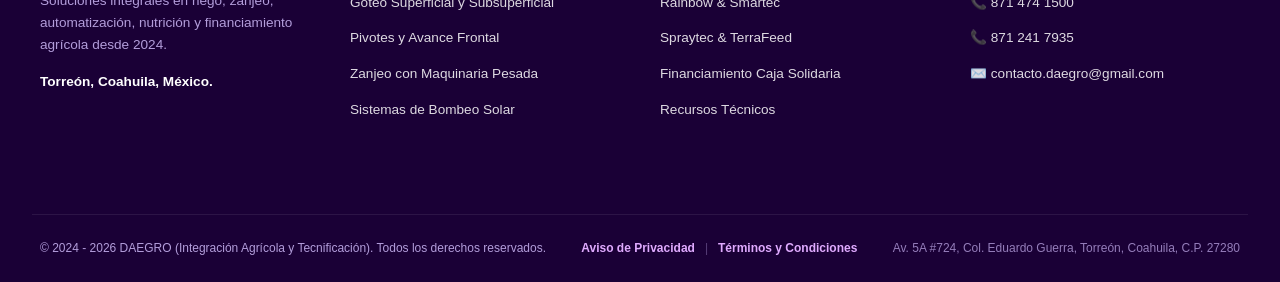
==== commit 79be1097: "Se agregaron link de dashboard al index y CSS a dashboard" ====
--- a/index.html
+++ b/index.html
@@ -3,7 +3,65 @@
 <head>
     <meta charset="UTF-8">
     <meta name="viewport" content="width=device-width, initial-scale=1.0">
-    <title>Daegro | Sistemas de Riego Agrícola</title>
+
+    <!-- SEO Básico y Geolocalización -->
+    <title>DAEGRO | Sistemas de Riego Tecnificado, Bombeo y Nutrición Agrícola en Torreón</title>
+    <meta name="description" content="Soluciones integrales en riego tecnificado por goteo, pivotes, zanjeo, bombeo solar, agricultura digital y financiamiento agrícola en Torreón y la Comarca Lagunera.">
+    <meta name="keywords" content="riego tecnificado Torreón, riego por goteo Coahuila, bombeo solar agrícola, zanjeo agrícola, fertilizantes y nutrición vegetal, DAEGRO, Comarca Lagunera">
+    <meta name="author" content="DAEGRO - Integración Agrícola y Tecnificación">
+    <meta name="robots" content="index, follow">
+    <link rel="canonical" href="https://daegro.com">
+
+    <!-- Open Graph (Vista previa en WhatsApp, Facebook y LinkedIn) -->
+    <meta property="og:type" content="website">
+    <meta property="og:locale" content="es_MX">
+    <meta property="og:site_name" content="DAEGRO">
+    <meta property="og:title" content="DAEGRO | Soluciones Integrales para la Tecnificación Agrícola">
+    <meta property="og:description" content="Riego tecnificado, bombeo solar, automatización, insumos agrícolas y financiamiento hasta 100% en Torreón y La Laguna.">
+    <meta property="og:url" content="https://daegro.com">
+    <meta property="og:image" content="https://daegro.comassets/img/og-daegro.jpg">
+    <meta property="og:image:type" content="image/jpeg">
+    <meta property="og:image:width" content="1200">
+    <meta property="og:image:height" content="630">
+
+    <!-- Twitter / X Cards -->
+    <meta name="twitter:card" content="summary_large_image">
+    <meta name="twitter:title" content="DAEGRO | Soluciones Integrales para la Tecnificación Agrícola">
+    <meta name="twitter:description" content="Riego tecnificado, bombeo solar, automatización y financiamiento agrícola en Torreón y La Laguna.">
+    <meta name="twitter:image" content="https://daegro.comassets/img/og-daegro.jpg">
+
+    <!-- Datos Estructurados (Schema.org JSON-LD para Negocio Local en Google) -->
+    <script type="application/ld+json">
+    {
+    "@context": "https://schema.org",
+    "@type": "LocalBusiness",
+    "name": "DAEGRO - Integración Agrícola y Tecnificación",
+    "image": "https://daegro.comassets/img/og-daegro.jpg",
+    "description": "Soluciones integrales en riego tecnificado, bombeo solar, zanjeo, agricultura digital, protección de cultivos y financiamiento agrícola.",
+    "url": "https://daegro.com",
+    "telephone": "+52-871-399-0921",
+    "email": "contacto.daegro@gmail.com",
+    "address": {
+        "@type": "PostalAddress",
+        "streetAddress": "Av. 5A #724, Col. Eduardo Guerra",
+        "addressLocality": "Torreón",
+        "addressRegion": "Coahuila",
+        "postalCode": "27280",
+        "addressCountry": "MX"
+    },
+    "areaServed": [
+        "Torreón",
+        "Francisco I. Madero",
+        "Gómez Palacio",
+        "Lerdo",
+        "San Pedro",
+        "Matamoros",
+        "Comarca Lagunera"
+      ]
+    }
+    </script>
+
+    
     <link rel="stylesheet" href="assets/css/main.css">
     <link rel="icon" href="assets/img/favicon/favicon.ico" sizes="32x32">
     <!-- <link rel="icon" href="assets/img/favicon.svg" type="image/svg+xml"> -->
@@ -404,6 +462,7 @@
                         <p class="monitor-nota-pie">
                             "Diseñamos tableros automatizados para que configures tiempos de fertilización, lavados automáticos de filtros y turnos de riego de manera sencilla."
                         </p>
+                        <a href="./dashboard.html">Ir al Panel en Vivo</a>
                     </div>
                 </div>
 
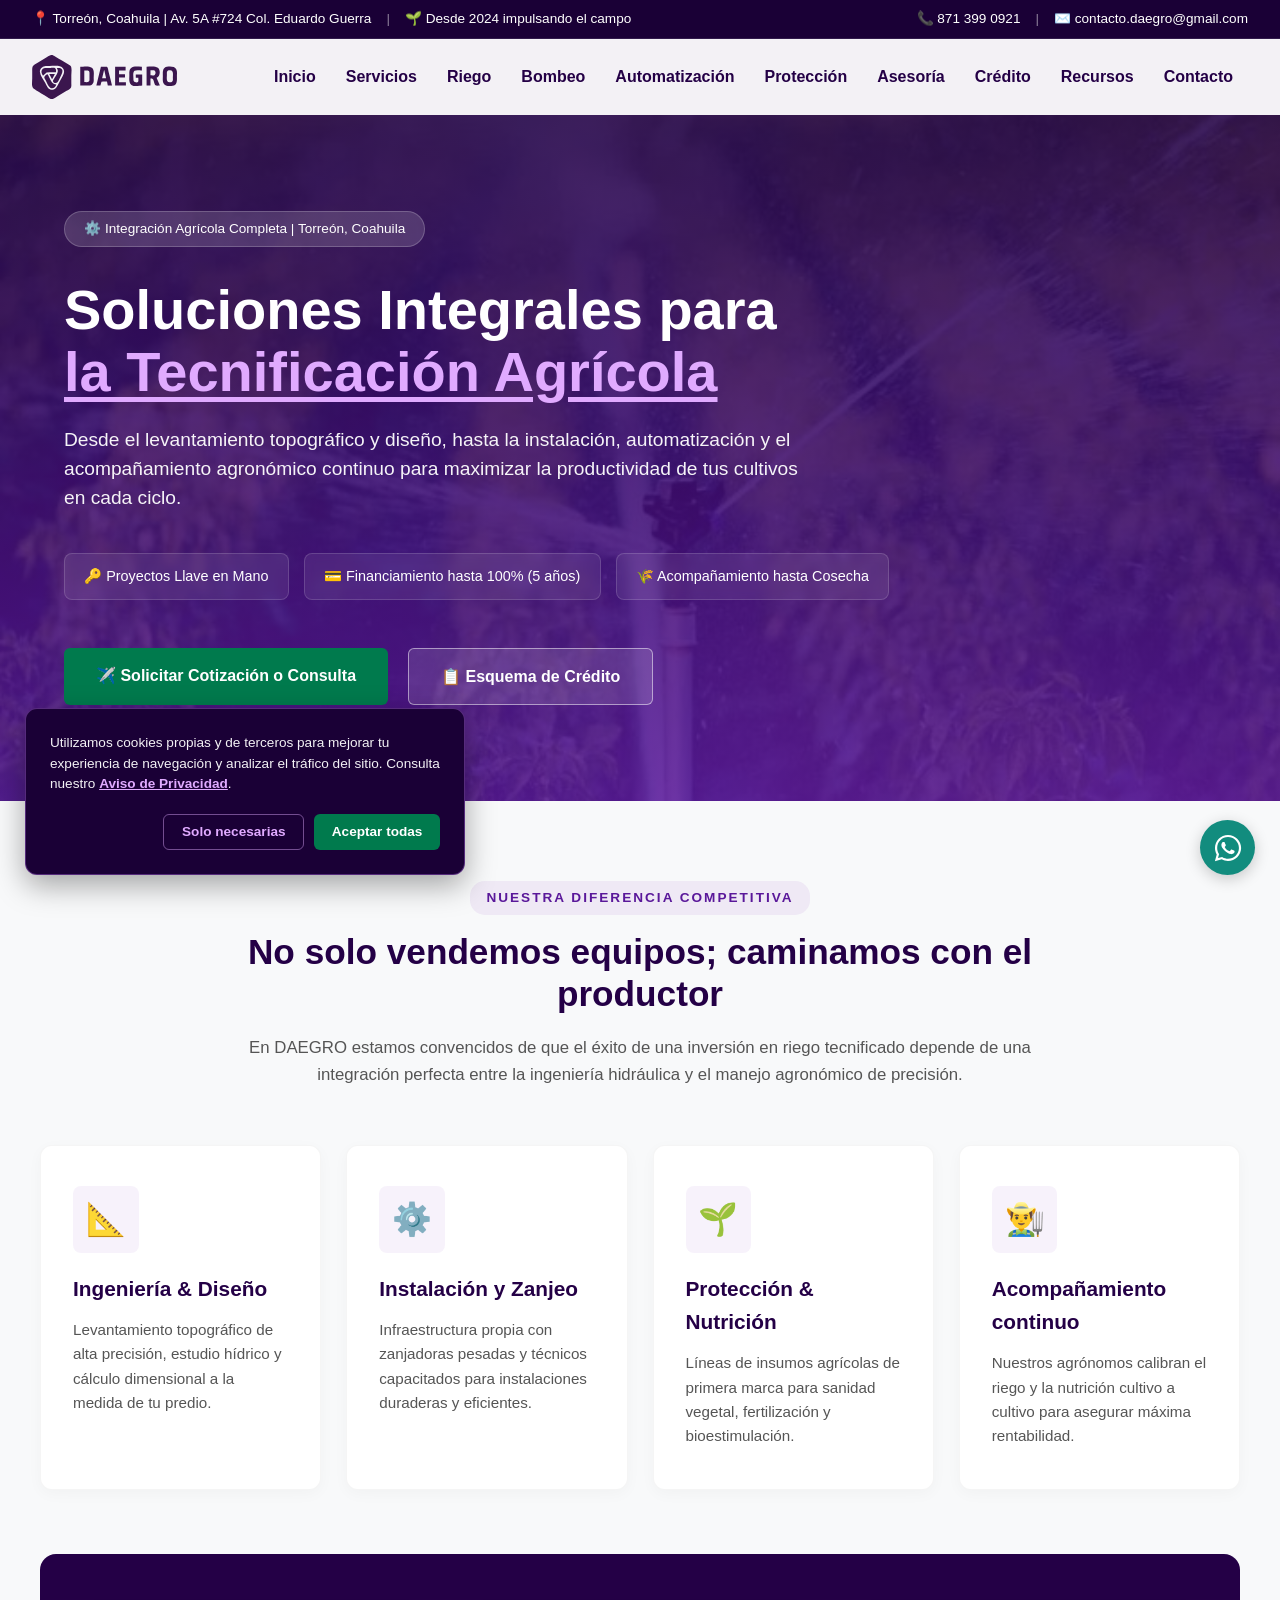
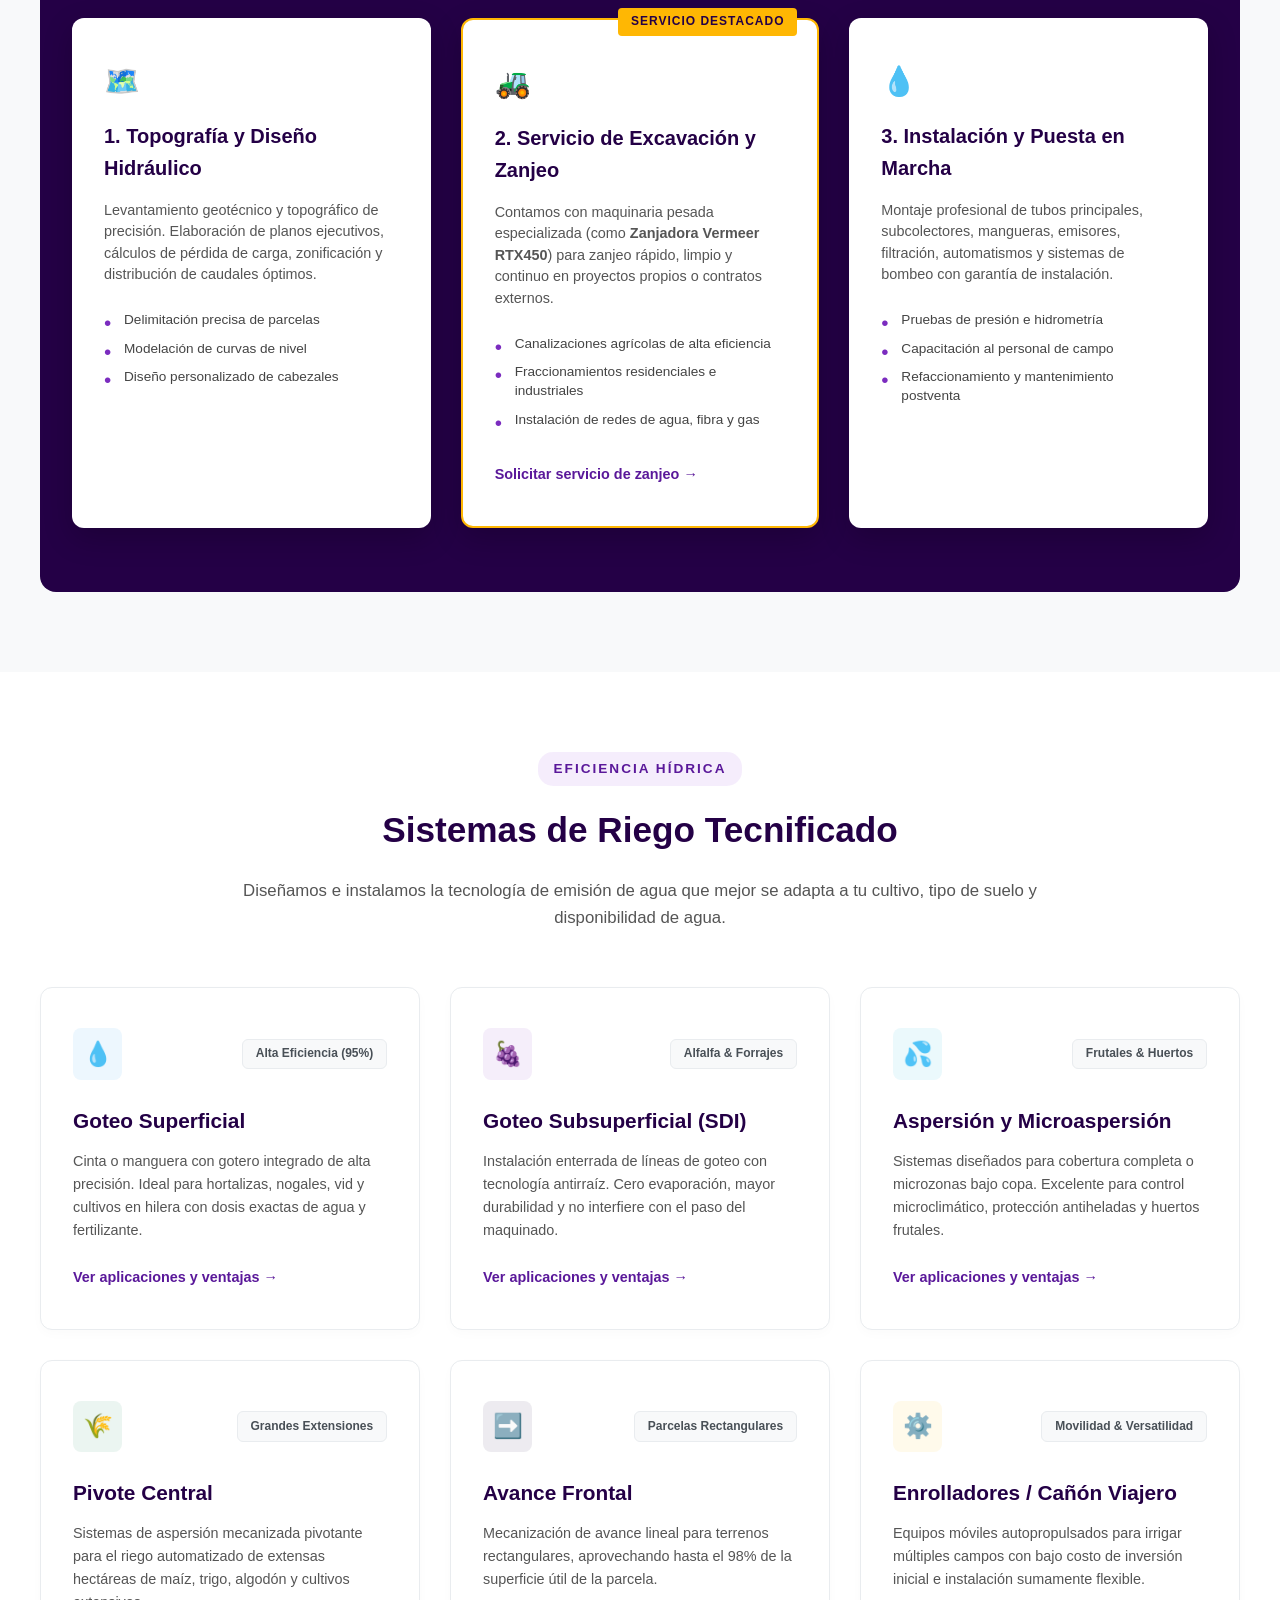
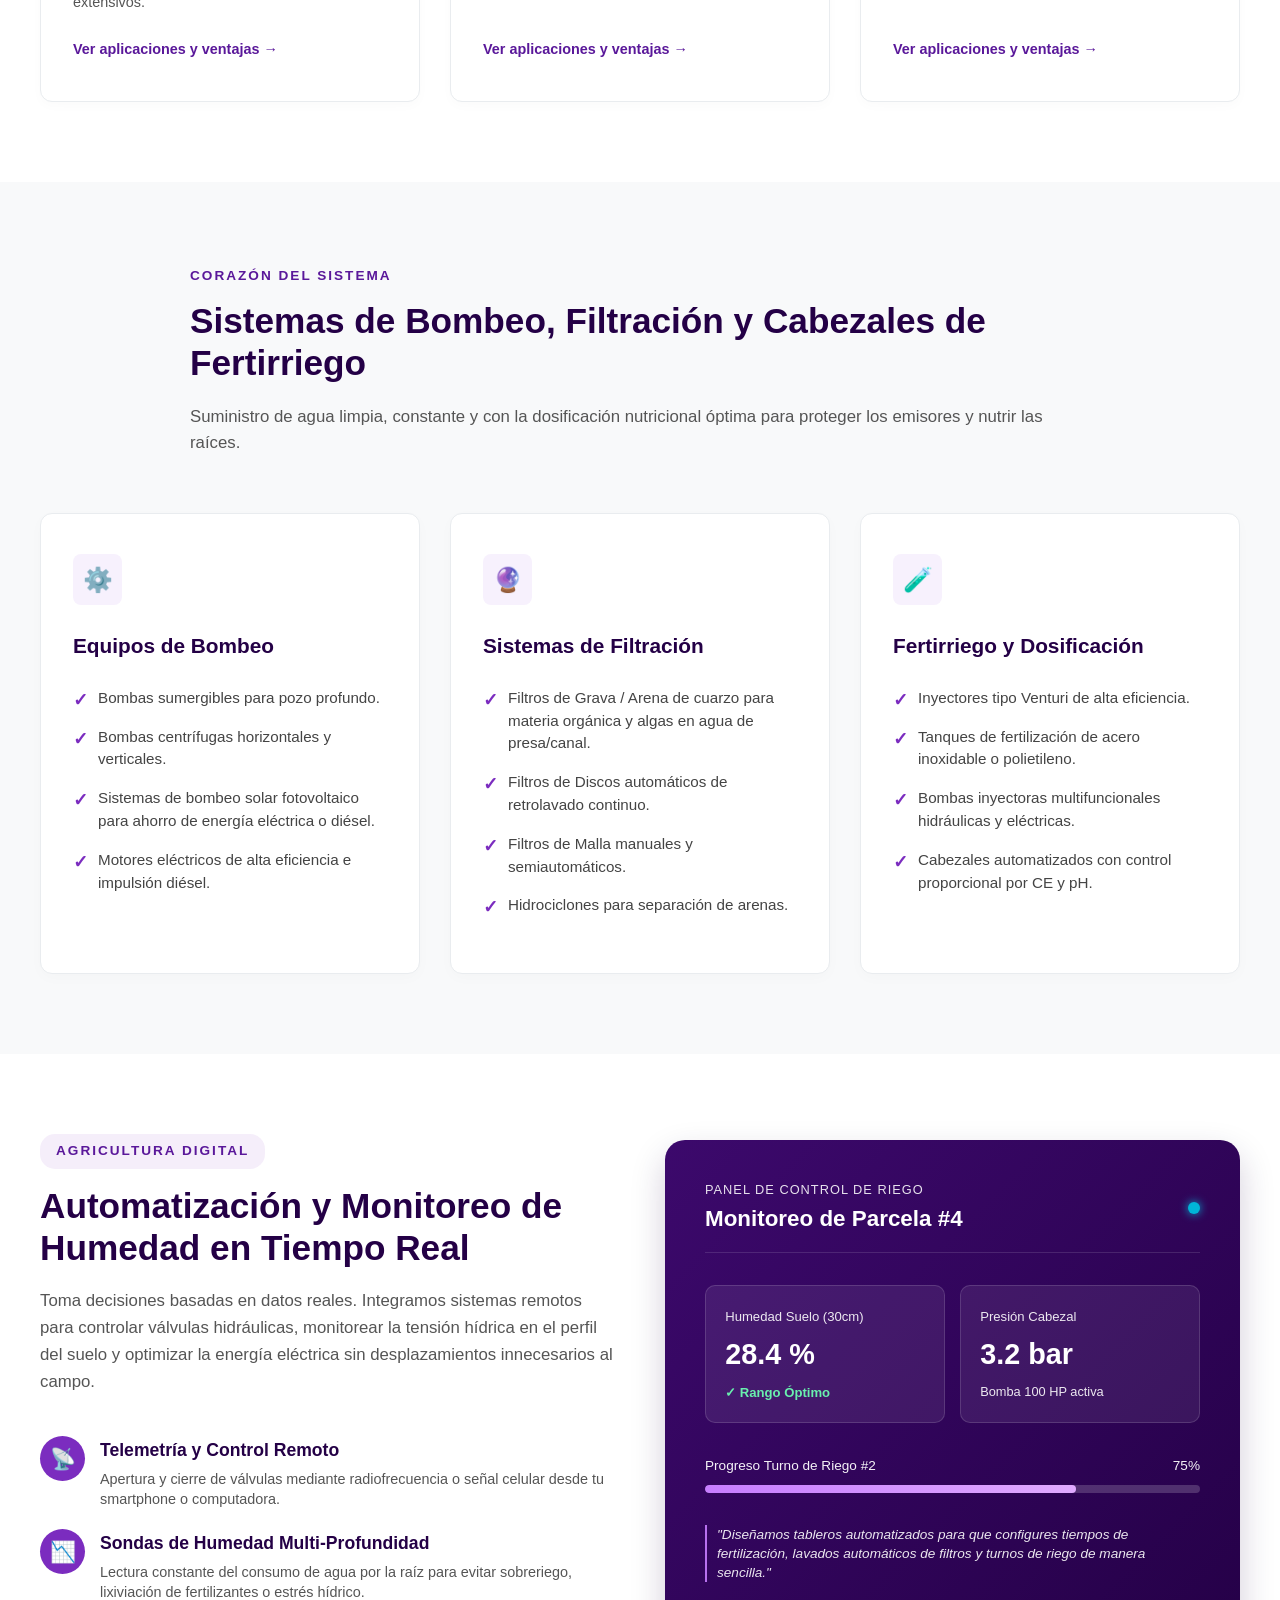
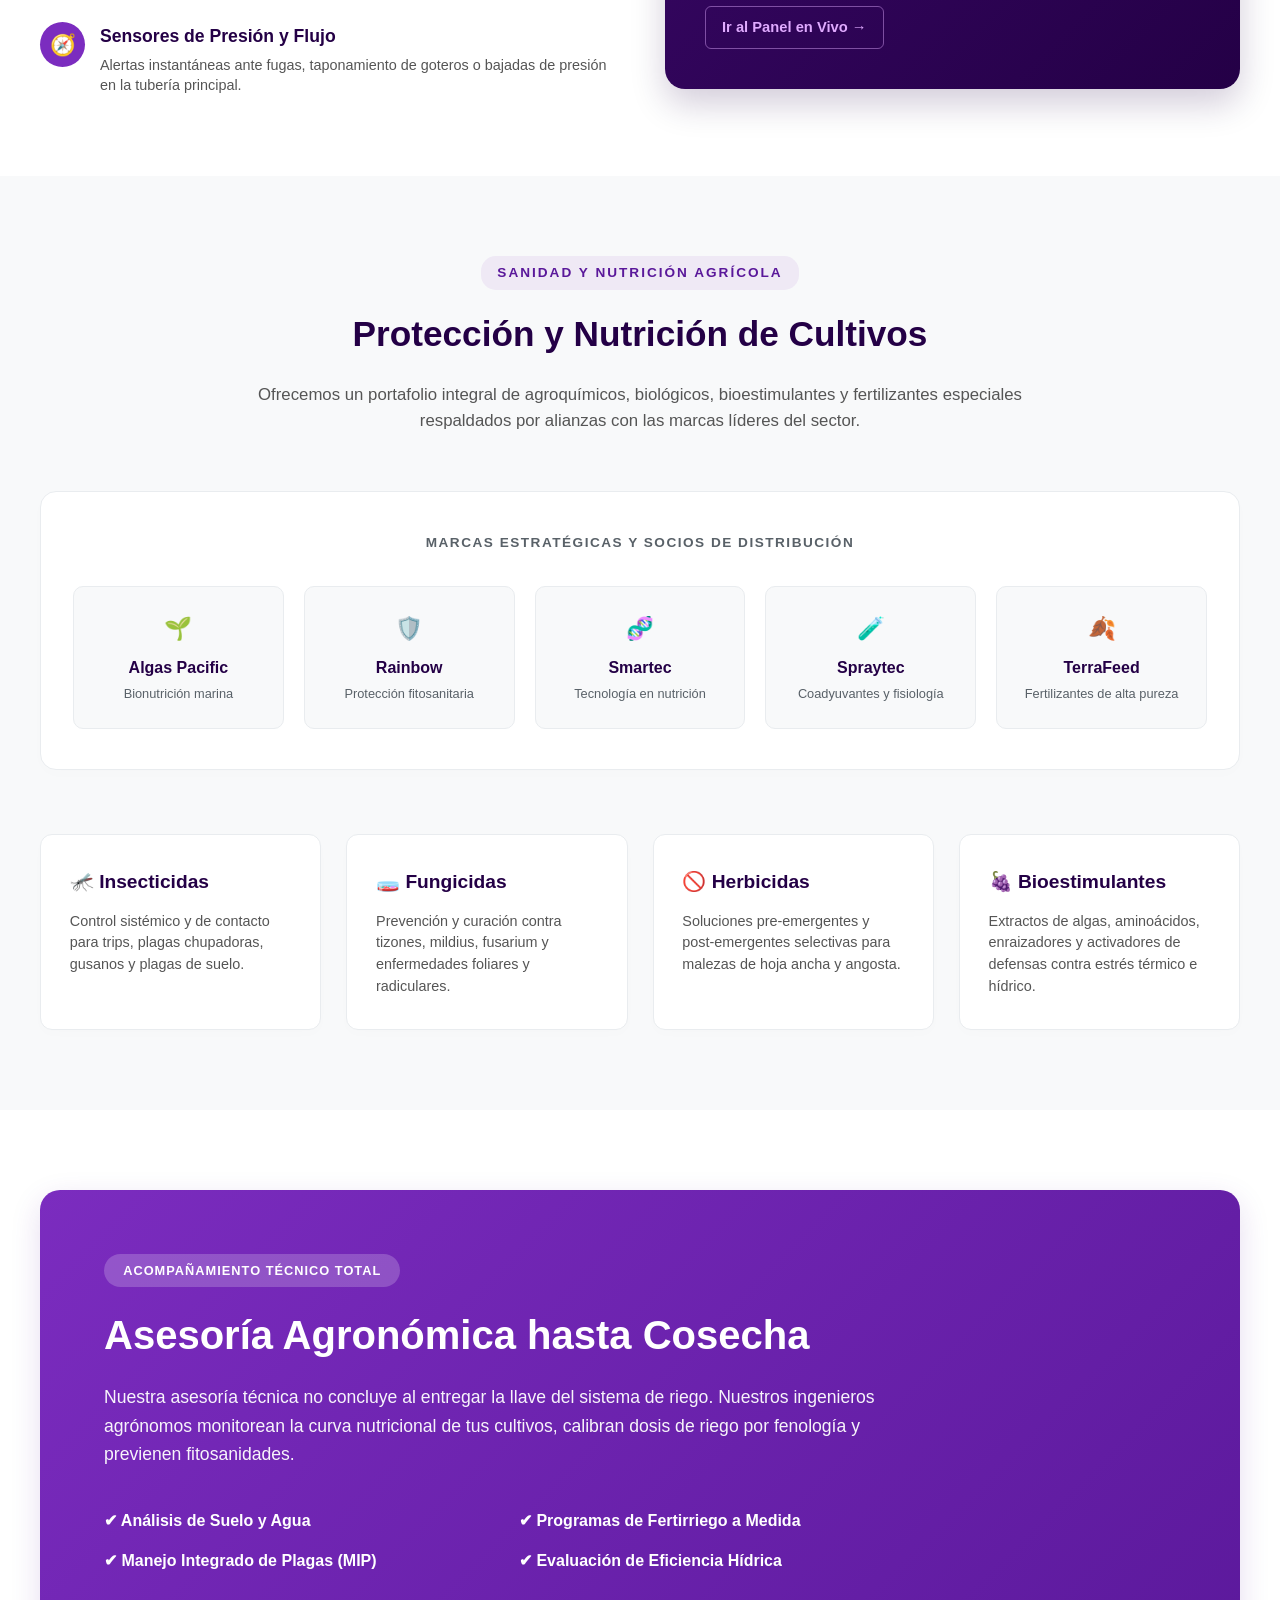
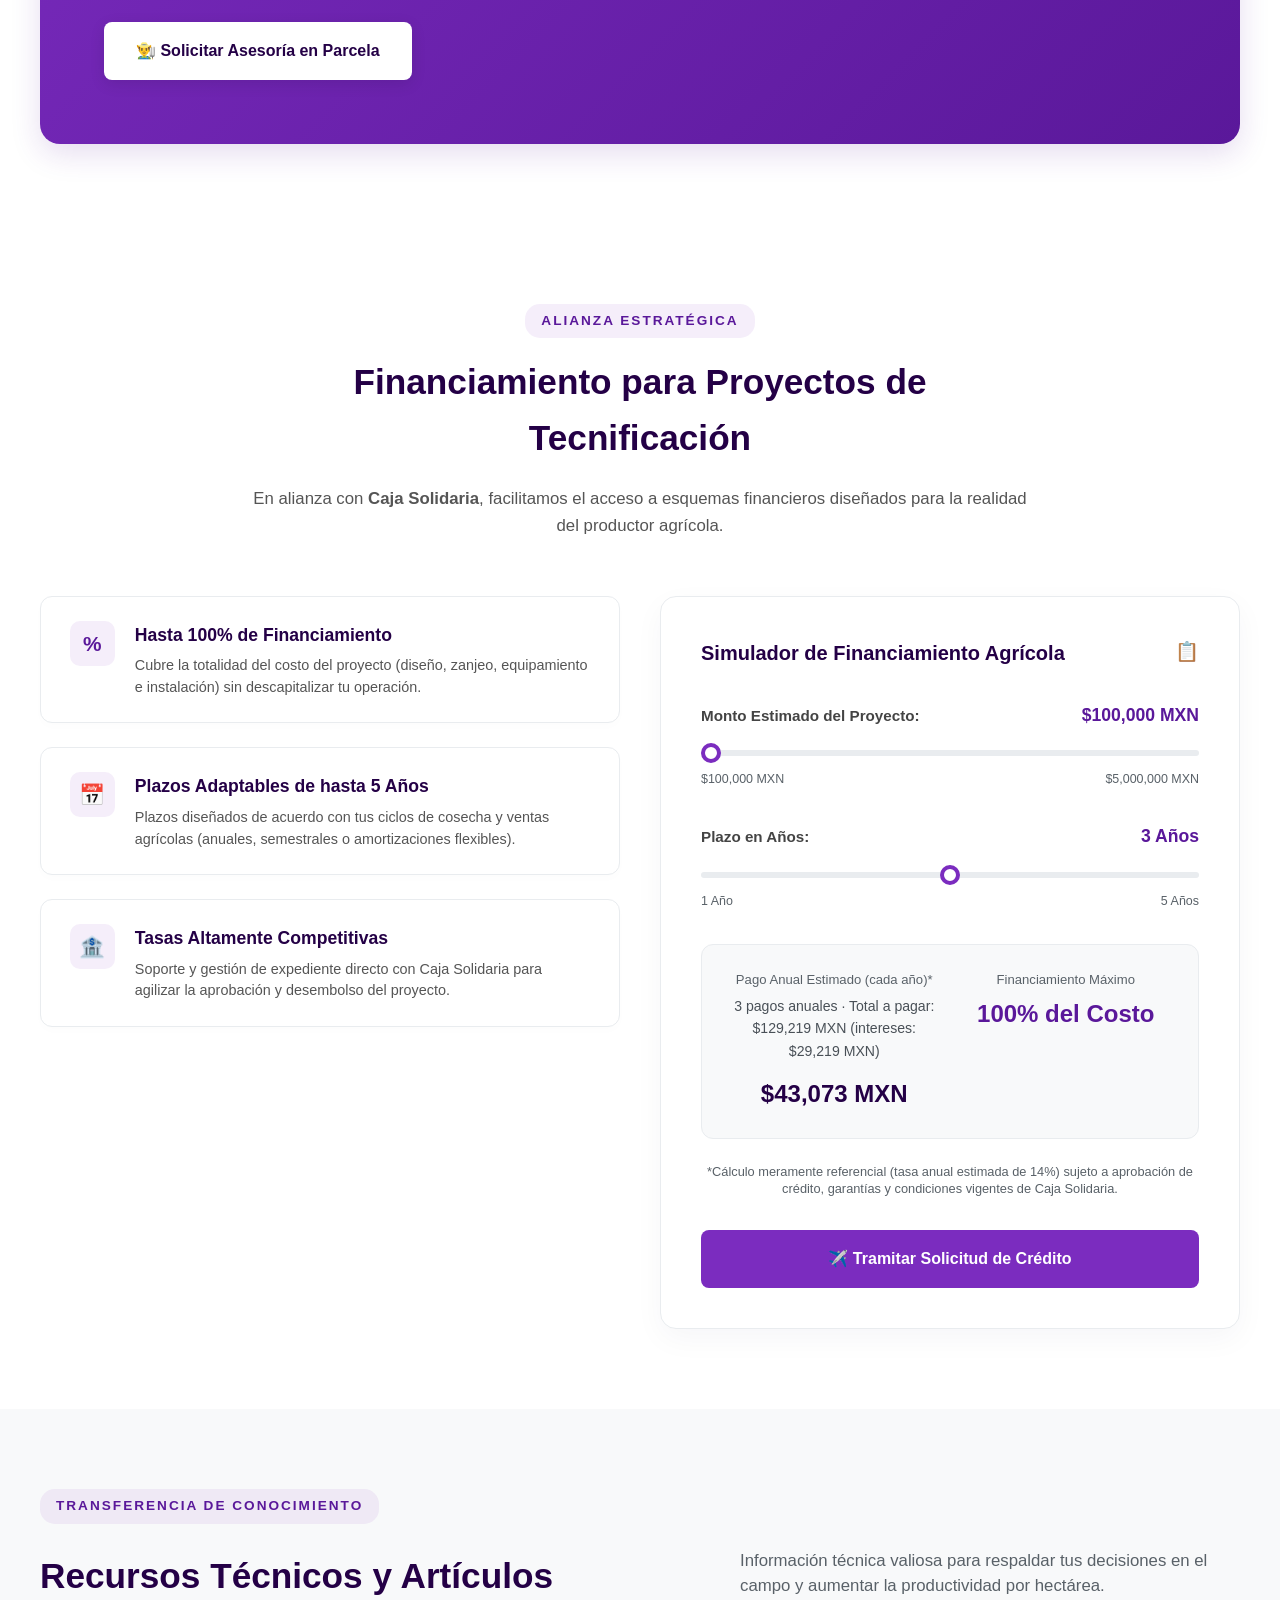
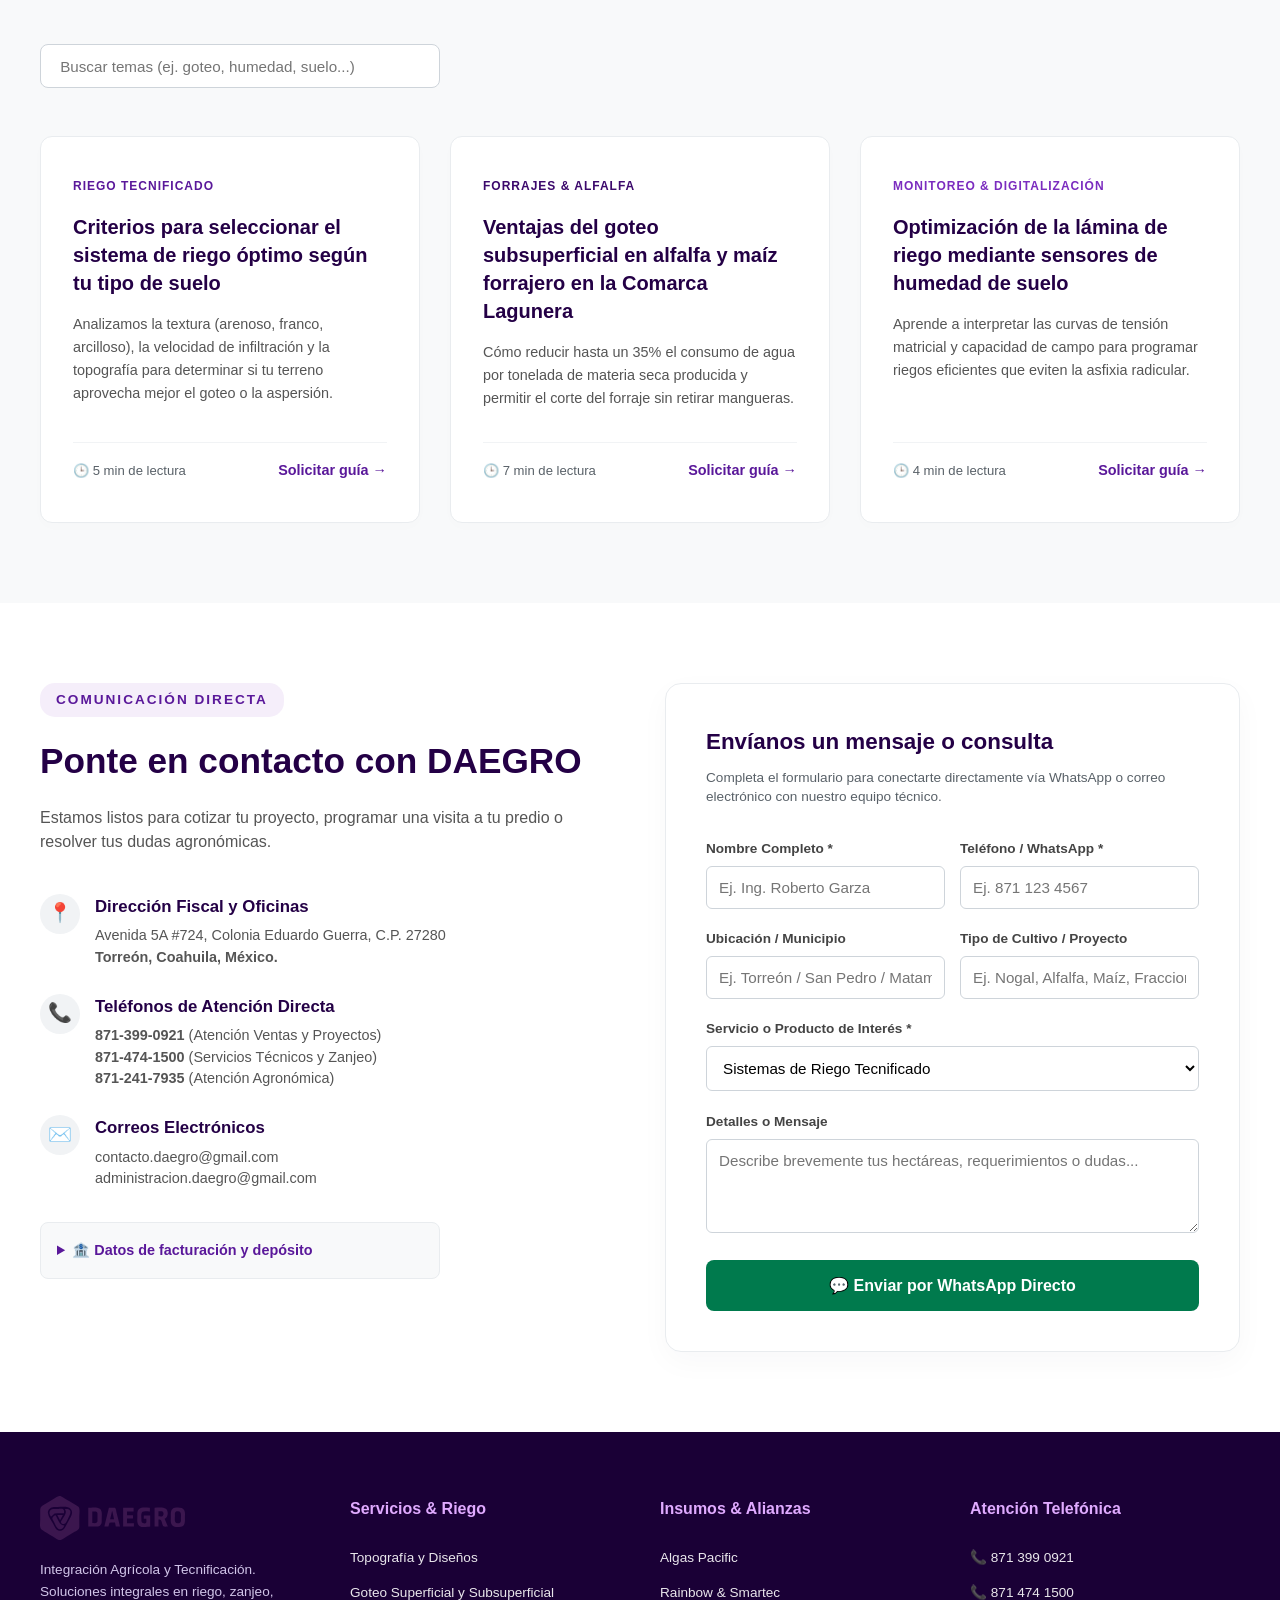
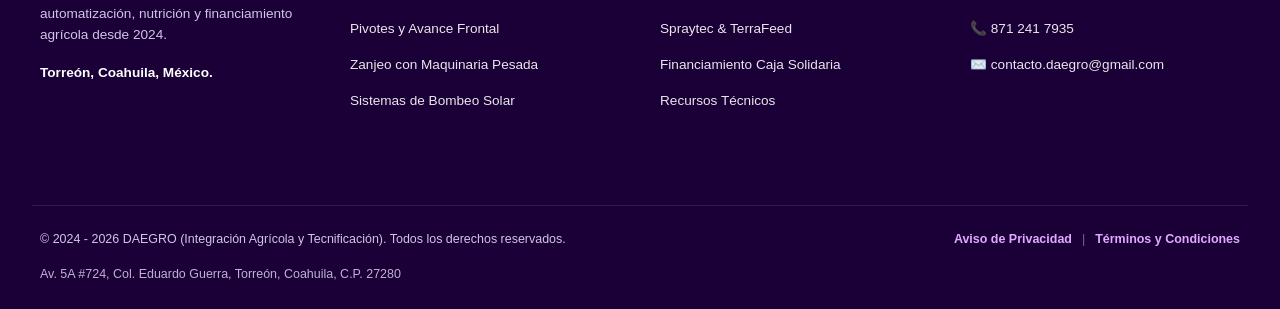
==== commit 7757d62d: "chore: remove duplicate imagenes folder" ====
--- a/index.html
+++ b/index.html
@@ -1,5 +1,5 @@
 <!DOCTYPE html>
-<html lang="es">
+<html lang="es-MX">
 <head>
     <meta charset="UTF-8">
     <meta name="viewport" content="width=device-width, initial-scale=1.0">
@@ -10,7 +10,8 @@
     <meta name="keywords" content="riego tecnificado Torreón, riego por goteo Coahuila, bombeo solar agrícola, zanjeo agrícola, fertilizantes y nutrición vegetal, DAEGRO, Comarca Lagunera">
     <meta name="author" content="DAEGRO - Integración Agrícola y Tecnificación">
     <meta name="robots" content="index, follow">
-    <link rel="canonical" href="https://daegro.com">
+    <meta name="referrer" content="strict-origin-when-cross-origin">
+    <link rel="canonical" href="https://www.daegro.com/">
 
     <!-- Open Graph (Vista previa en WhatsApp, Facebook y LinkedIn) -->
     <meta property="og:type" content="website">
@@ -18,8 +19,8 @@
     <meta property="og:site_name" content="DAEGRO">
     <meta property="og:title" content="DAEGRO | Soluciones Integrales para la Tecnificación Agrícola">
     <meta property="og:description" content="Riego tecnificado, bombeo solar, automatización, insumos agrícolas y financiamiento hasta 100% en Torreón y La Laguna.">
-    <meta property="og:url" content="https://daegro.com">
-    <meta property="og:image" content="https://daegro.comassets/img/og-daegro.jpg">
+    <meta property="og:url" content="https://www.daegro.com/">
+    <meta property="og:image" content="https://www.daegro.com/assets/img/og-daegro.jpg">
     <meta property="og:image:type" content="image/jpeg">
     <meta property="og:image:width" content="1200">
     <meta property="og:image:height" content="630">
@@ -28,28 +29,28 @@
     <meta name="twitter:card" content="summary_large_image">
     <meta name="twitter:title" content="DAEGRO | Soluciones Integrales para la Tecnificación Agrícola">
     <meta name="twitter:description" content="Riego tecnificado, bombeo solar, automatización y financiamiento agrícola en Torreón y La Laguna.">
-    <meta name="twitter:image" content="https://daegro.comassets/img/og-daegro.jpg">
+    <meta name="twitter:image" content="https://www.daegro.com/assets/img/og-daegro.jpg">
 
     <!-- Datos Estructurados (Schema.org JSON-LD para Negocio Local en Google) -->
     <script type="application/ld+json">
     {
-    "@context": "https://schema.org",
-    "@type": "LocalBusiness",
-    "name": "DAEGRO - Integración Agrícola y Tecnificación",
-    "image": "https://daegro.comassets/img/og-daegro.jpg",
-    "description": "Soluciones integrales en riego tecnificado, bombeo solar, zanjeo, agricultura digital, protección de cultivos y financiamiento agrícola.",
-    "url": "https://daegro.com",
-    "telephone": "+52-871-399-0921",
-    "email": "contacto.daegro@gmail.com",
-    "address": {
+      "@context": "https://schema.org",
+      "@type": "LocalBusiness",
+      "name": "DAEGRO - Integración Agrícola y Tecnificación",
+      "image": "https://www.daegro.com/assets/img/og-daegro.jpg",
+      "description": "Soluciones integrales en riego tecnificado, bombeo solar, zanjeo, agricultura digital, protección de cultivos y financiamiento agrícola.",
+      "url": "https://www.daegro.com/",
+      "telephone": "+52-871-399-0921",
+      "email": "contacto.daegro@gmail.com",
+      "address": {
         "@type": "PostalAddress",
         "streetAddress": "Av. 5A #724, Col. Eduardo Guerra",
         "addressLocality": "Torreón",
         "addressRegion": "Coahuila",
         "postalCode": "27280",
         "addressCountry": "MX"
-    },
-    "areaServed": [
+      },
+      "areaServed": [
         "Torreón",
         "Francisco I. Madero",
         "Gómez Palacio",
@@ -61,45 +62,44 @@
     }
     </script>
 
-    
     <link rel="stylesheet" href="assets/css/main.css">
     <link rel="icon" href="assets/img/favicon/favicon.ico" sizes="32x32">
-    <!-- <link rel="icon" href="assets/img/favicon.svg" type="image/svg+xml"> -->
     <link rel="apple-touch-icon" href="assets/img/favicon/apple-touch-icon.png">
 </head>
 <body>
 
+    <a href="#contenido-principal" class="skip-link">Saltar al contenido principal</a>
+
     <!-- Barra Informativa Superior (Topbar) -->
     <div class="topbar">
         <div class="topbar-izq">
-            <span>📍 Torreón, Coahuila | Av. 5A #724 Col. Eduardo Guerra</span>
-            <span class="separador">|</span>
-            <span>🌱 Desde 2024 impulsando el campo</span>
+            <span><span aria-hidden="true">📍</span> Torreón, Coahuila | Av. 5A #724 Col. Eduardo Guerra</span>
+            <span class="separador" aria-hidden="true">|</span>
+            <span><span aria-hidden="true">🌱</span> Desde 2024 impulsando el campo</span>
         </div>
         <div class="topbar-der">
-            <a href="tel:8713990921">📞 871 399 0921</a>
-            <span class="separador">|</span>
-            <a href="mailto:contacto.daegro@gmail.com">✉️ contacto.daegro@gmail.com</a>
+            <a href="tel:8713990921"><span aria-hidden="true">📞</span> 871 399 0921</a>
+            <span class="separador" aria-hidden="true">|</span>
+            <a href="mailto:contacto.daegro@gmail.com"><span aria-hidden="true">✉️</span> contacto.daegro@gmail.com</a>
         </div>
     </div>
 
     <!-- Encabezado y Navegación -->
     <header>
         <div class="logo-contenedor">
-            <img src="assets/img/favicon/logo.svg" alt="DAEGRO - Integración Agrícola" class="logo-sitio" height="50" width="160">
+            <a href="#inicio" aria-label="DAEGRO - Ir al inicio">
+                <img src="assets/img/favicon/logo.svg" alt="DAEGRO - Integración Agrícola" class="logo-sitio" height="50" width="160">
+            </a>
         </div>
 
-        <!-- CONTENEDOR AGRUPADOR -->
         <div class="control-menu">
-            <!-- BOTÓN HAMBURGUESA -->
             <button class="menu-hamburguesa" id="btnHamburguesa" type="button"
-                    aria-label="Menú" aria-expanded="false" aria-controls="menuNavegacion">
+                    aria-label="Abrir menú de navegación" aria-expanded="false" aria-controls="menuNavegacion">
                 <span></span>
                 <span></span>
                 <span></span>
             </button>
 
-            <!-- Menú de Navegación -->
             <nav id="menuNavegacion" aria-label="Principal">
                 <ul>
                     <li><a href="#inicio">Inicio</a></li>
@@ -117,44 +117,36 @@
         </div>
     </header>
 
-    <main>
+    <main id="contenido-principal">
         <!-- Sección Principal / Hero -->
         <section id="inicio">
-            <!-- Pequeña etiqueta superior de ubicación -->
             <div class="etiqueta-ubicacion">
-                <span>⚙️ Integración Agrícola Completa | Torreón, Coahuila</span>
-            </div>
-
-            <!-- Título Principal Comercial -->
+                <span><span aria-hidden="true">⚙️</span> Integración Agrícola Completa | Torreón, Coahuila</span>
+            </div>
+
             <h1>Soluciones Integrales para <br><span class="texto-resaltado">la Tecnificación Agrícola</span></h1>
-            
-            <!-- Párrafo Descriptivo Real -->
+
             <p class="descripcion-hero">
-                Desde el levantamiento topográfico y diseño, hasta la instalación, automatización 
-                y el acompañamiento agronómico continuo para maximizar la productividad de tus 
+                Desde el levantamiento topográfico y diseño, hasta la instalación, automatización
+                y el acompañamiento agronómico continuo para maximizar la productividad de tus
                 cultivos en cada ciclo.
             </p>
 
-            <!-- Las 3 Características Destacadas (NUEVO) -->
             <div class="caracteristicas-hero">
                 <div class="item-caracteristica">
-                    <span>🔑 Proyectos Llave en Mano</span>
+                    <span><span aria-hidden="true">🔑</span> Proyectos Llave en Mano</span>
                 </div>
                 <div class="item-caracteristica">
-                    <span>💳 Financiamiento hasta 100% (5 años)</span>
+                    <span><span aria-hidden="true">💳</span> Financiamiento hasta 100% (5 años)</span>
                 </div>
                 <div class="item-caracteristica">
-                    <span>🌾 Acompañamiento hasta Cosecha</span>
-                </div>
-            </div>
-
-            <!-- Bloque de Botones de Acción -->
+                    <span><span aria-hidden="true">🌾</span> Acompañamiento hasta Cosecha</span>
+                </div>
+            </div>
+
             <div class="botones-hero">
-                <!-- Botón Verde de Acción Principal (Como en la referencia) -->
-                <a href="#contacto" class="boton-verde">✈️ Solicitar Cotización o Consulta</a>
-
-                <!-- Botón de Crédito Secundario -->
-                <a href="#credito" class="boton-esquema">📋 Esquema de Crédito</a>
+                <a href="#contacto" class="boton-verde"><span aria-hidden="true">✈️</span> Solicitar Cotización o Consulta</a>
+                <a href="#credito" class="boton-esquema"><span aria-hidden="true">📋</span> Esquema de Crédito</a>
             </div>
         </section>
 
@@ -164,84 +156,79 @@
                 <span class="subtitulo-competitiva">Nuestra Diferencia Competitiva</span>
                 <h2>No solo vendemos equipos; caminamos con el productor</h2>
                 <p class="descripcion-servicios">
-                    En DAEGRO estamos convencidos de que el éxito de una inversión en riego tecnificado depende de 
+                    En DAEGRO estamos convencidos de que el éxito de una inversión en riego tecnificado depende de
                     una integración perfecta entre la ingeniería hidráulica y el manejo agronómico de precisión.
                 </p>
             </div>
 
-            <!-- Contenedor con las 4 Tarjetas de Servicios -->
-            <div class="cuadrícula-servicios">
-                
-                <!-- Tarjeta 1: Ingeniería & Diseño -->
+            <div class="cuadricula-servicios">
                 <div class="tarjeta-servicio">
-                    <div class="icono-servicio">📐</div>
-                    <h3>Ingeniería & Diseño</h3>
+                    <div class="icono-servicio" aria-hidden="true">📐</div>
+                    <h3>Ingeniería &amp; Diseño</h3>
                     <p>Levantamiento topográfico de alta precisión, estudio hídrico y cálculo dimensional a la medida de tu predio.</p>
                 </div>
 
-                <!-- Tarjeta 2: Instalación y Zanjeo -->
                 <div class="tarjeta-servicio">
-                    <div class="icono-servicio">⚙️</div>
+                    <div class="icono-servicio" aria-hidden="true">⚙️</div>
                     <h3>Instalación y Zanjeo</h3>
                     <p>Infraestructura propia con zanjadoras pesadas y técnicos capacitados para instalaciones duraderas y eficientes.</p>
                 </div>
 
-                <!-- Tarjeta 3: Protección & Nutrición -->
                 <div class="tarjeta-servicio">
-                    <div class="icono-servicio">🌱</div>
-                    <h3>Protección & Nutrición</h3>
+                    <div class="icono-servicio" aria-hidden="true">🌱</div>
+                    <h3>Protección &amp; Nutrición</h3>
                     <p>Líneas de insumos agrícolas de primera marca para sanidad vegetal, fertilización y bioestimulación.</p>
                 </div>
 
-                <!-- Tarjeta 4: Acompañamiento continuo -->
                 <div class="tarjeta-servicio">
-                    <div class="icono-servicio">👨‍🌾</div>
+                    <div class="icono-servicio" aria-hidden="true">👨‍🌾</div>
                     <h3>Acompañamiento continuo</h3>
                     <p>Nuestros agrónomos calibran el riego y la nutrición cultivo a cultivo para asegurar máxima rentabilidad.</p>
                 </div>
             </div>
 
-            <!-- Bloque de Procesos Técnicos (Nuevo) -->
+            <!-- Bloque de Procesos Técnicos -->
             <div class="contenedor-procesos-tecnicos">
-                
-                <!-- Tarjeta 1: Topografía -->
                 <div class="tarjeta-proceso">
-                    <div class="icono-proceso">🗺️</div>
+                    <div class="icono-proceso" aria-hidden="true">🗺️</div>
                     <h3>1. Topografía y Diseño Hidráulico</h3>
                     <p class="desc-proceso-principal">
                         Levantamiento geotécnico y topográfico de precisión. Elaboración de planos ejecutivos, cálculos de pérdida de carga, zonificación y distribución de caudales óptimos.
                     </p>
-                    <ul class="lista-proceso-viñetas">
+                    <ul class="lista-proceso-vinetas">
                         <li>Delimitación precisa de parcelas</li>
                         <li>Modelación de curvas de nivel</li>
                         <li>Diseño personalizado de cabezales</li>
                     </ul>
                 </div>
 
-                <!-- Tarjeta 2: Excavación y Zanjeo (Destacada) -->
                 <div class="tarjeta-proceso destacada">
                     <span class="badge-destacado">Servicio Destacado</span>
-                    <div class="icono-proceso">🚜</div>
+                    <div class="icono-proceso" aria-hidden="true">🚜</div>
                     <h3>2. Servicio de Excavación y Zanjeo</h3>
                     <p class="desc-proceso-principal">
                         Contamos con maquinaria pesada especializada (como <strong>Zanjadora Vermeer RTX450</strong>) para zanjeo rápido, limpio y continuo en proyectos propios o contratos externos.
                     </p>
-                    <ul class="lista-proceso-viñetas">
+                    <ul class="lista-proceso-vinetas">
                         <li>Canalizaciones agrícolas de alta eficiencia</li>
                         <li>Fraccionamientos residenciales e industriales</li>
                         <li>Instalación de redes de agua, fibra y gas</li>
                     </ul>
-                    <a href="#contacto" class="enlace-proceso-accion">Solicitar servicio de zanjeo →</a>
-                </div>
-
-                <!-- Tarjeta 3: Instalación -->
+                    <a href="#contacto"
+                       class="enlace-proceso-accion js-prefill-contacto"
+                       data-interes="Servicio de Excavación y Zanjeo"
+                       data-mensaje="Hola, me interesa cotizar el servicio de excavación y zanjeo.">
+                       Solicitar servicio de zanjeo →
+                    </a>
+                </div>
+
                 <div class="tarjeta-proceso">
-                    <div class="icono-proceso">💧</div>
+                    <div class="icono-proceso" aria-hidden="true">💧</div>
                     <h3>3. Instalación y Puesta en Marcha</h3>
                     <p class="desc-proceso-principal">
                         Montaje profesional de tubos principales, subcolectores, mangueras, emisores, filtración, automatismos y sistemas de bombeo con garantía de instalación.
                     </p>
-                    <ul class="lista-proceso-viñetas">
+                    <ul class="lista-proceso-vinetas">
                         <li>Pruebas de presión e hidrometría</li>
                         <li>Capacitación al personal de campo</li>
                         <li>Refaccionamiento y mantenimiento postventa</li>
@@ -260,75 +247,96 @@
                 </p>
             </div>
 
-            <!-- Rejilla de 6 soluciones de riego -->
-            <div class="cuadrícula-riego">
-                
-                <!-- Tarjeta 1: Goteo Superficial -->
+            <div class="cuadricula-riego">
                 <div class="tarjeta-riego-tecnico">
                     <div class="header-tarjeta-riego">
-                        <div class="icono-riego-item azul-claro">💧</div>
+                        <div class="icono-riego-item azul-claro" aria-hidden="true">💧</div>
                         <span class="badge-tecnico">Alta Eficiencia (95%)</span>
                     </div>
                     <h3>Goteo Superficial</h3>
                     <p>Cinta o manguera con gotero integrado de alta precisión. Ideal para hortalizas, nogales, vid y cultivos en hilera con dosis exactas de agua y fertilizante.</p>
-                    <a href="#contacto" class="enlace-riego-tecnico">Ver aplicaciones y ventajas →</a>
-                </div>
-
-                <!-- Tarjeta 2: Goteo Subsuperficial -->
+                    <a href="#contacto"
+                       class="enlace-riego-tecnico js-prefill-contacto"
+                       data-interes="Sistemas de Riego Tecnificado"
+                       data-mensaje="Solicito información sobre aplicaciones y cotización de Goteo Superficial.">
+                       Ver aplicaciones y ventajas →
+                    </a>
+                </div>
+
                 <div class="tarjeta-riego-tecnico">
                     <div class="header-tarjeta-riego">
-                        <div class="icono-riego-item morado-claro">🍇</div>
-                        <span class="badge-tecnico">Alfalfa & Forrajes</span>
+                        <div class="icono-riego-item morado-claro" aria-hidden="true">🍇</div>
+                        <span class="badge-tecnico">Alfalfa &amp; Forrajes</span>
                     </div>
                     <h3>Goteo Subsuperficial (SDI)</h3>
                     <p>Instalación enterrada de líneas de goteo con tecnología antirraíz. Cero evaporación, mayor durabilidad y no interfiere con el paso del maquinado.</p>
-                    <a href="#contacto" class="enlace-riego-tecnico">Ver aplicaciones y ventajas →</a>
-                </div>
-
-                <!-- Tarjeta 3: Aspersión y Microaspersión -->
+                    <a href="#contacto"
+                       class="enlace-riego-tecnico js-prefill-contacto"
+                       data-interes="Sistemas de Riego Tecnificado"
+                       data-mensaje="Solicito información sobre Goteo Subsuperficial (SDI) para forrajes/alfalfa.">
+                       Ver aplicaciones y ventajas →
+                    </a>
+                </div>
+
                 <div class="tarjeta-riego-tecnico">
                     <div class="header-tarjeta-riego">
-                        <div class="icono-riego-item azul-mar">💦</div>
-                        <span class="badge-tecnico">Frutales & Huertos</span>
+                        <div class="icono-riego-item azul-mar" aria-hidden="true">💦</div>
+                        <span class="badge-tecnico">Frutales &amp; Huertos</span>
                     </div>
                     <h3>Aspersión y Microaspersión</h3>
                     <p>Sistemas diseñados para cobertura completa o microzonas bajo copa. Excelente para control microclimático, protección antiheladas y huertos frutales.</p>
-                    <a href="#contacto" class="enlace-riego-tecnico">Ver aplicaciones y ventajas →</a>
-                </div>
-
-                <!-- Tarjeta 4: Pivote Central -->
+                    <a href="#contacto"
+                       class="enlace-riego-tecnico js-prefill-contacto"
+                       data-interes="Sistemas de Riego Tecnificado"
+                       data-mensaje="Solicito información sobre Aspersión y Microaspersión.">
+                       Ver aplicaciones y ventajas →
+                    </a>
+                </div>
+
                 <div class="tarjeta-riego-tecnico">
                     <div class="header-tarjeta-riego">
-                        <div class="icono-riego-item verde-claro">🌾</div>
+                        <div class="icono-riego-item verde-claro" aria-hidden="true">🌾</div>
                         <span class="badge-tecnico">Grandes Extensiones</span>
                     </div>
                     <h3>Pivote Central</h3>
                     <p>Sistemas de aspersión mecanizada pivotante para el riego automatizado de extensas hectáreas de maíz, trigo, algodón y cultivos extensivos.</p>
-                    <a href="#contacto" class="enlace-riego-tecnico">Ver aplicaciones y ventajas →</a>
-                </div>
-
-                <!-- Tarjeta 5: Avance Frontal -->
+                    <a href="#contacto"
+                       class="enlace-riego-tecnico js-prefill-contacto"
+                       data-interes="Sistemas de Riego Tecnificado"
+                       data-mensaje="Solicito información sobre sistemas de Pivote Central.">
+                       Ver aplicaciones y ventajas →
+                    </a>
+                </div>
+
                 <div class="tarjeta-riego-tecnico">
                     <div class="header-tarjeta-riego">
-                        <div class="icono-riego-item azul-oscuro">➡️</div>
+                        <div class="icono-riego-item azul-oscuro" aria-hidden="true">➡️</div>
                         <span class="badge-tecnico">Parcelas Rectangulares</span>
                     </div>
                     <h3>Avance Frontal</h3>
                     <p>Mecanización de avance lineal para terrenos rectangulares, aprovechando hasta el 98% de la superficie útil de la parcela.</p>
-                    <a href="#contacto" class="enlace-riego-tecnico">Ver aplicaciones y ventajas →</a>
-                </div>
-
-                <!-- Tarjeta 6: Enrolladores / Cañón Viajero -->
+                    <a href="#contacto"
+                       class="enlace-riego-tecnico js-prefill-contacto"
+                       data-interes="Sistemas de Riego Tecnificado"
+                       data-mensaje="Solicito información sobre sistemas de Avance Frontal.">
+                       Ver aplicaciones y ventajas →
+                    </a>
+                </div>
+
                 <div class="tarjeta-riego-tecnico">
                     <div class="header-tarjeta-riego">
-                        <div class="icono-riego-item naranja-claro">⚙️</div>
-                        <span class="badge-tecnico">Movilidad & Versatilidad</span>
+                        <div class="icono-riego-item naranja-claro" aria-hidden="true">⚙️</div>
+                        <span class="badge-tecnico">Movilidad &amp; Versatilidad</span>
                     </div>
                     <h3>Enrolladores / Cañón Viajero</h3>
                     <p>Equipos móviles autopropulsados para irrigar múltiples campos con bajo costo de inversión inicial e instalación sumamente flexible.</p>
-                    <a href="#contacto" class="enlace-riego-tecnico">Ver aplicaciones y ventajas →</a>
-                </div>
-
+                    <a href="#contacto"
+                       class="enlace-riego-tecnico js-prefill-contacto"
+                       data-interes="Sistemas de Riego Tecnificado"
+                       data-mensaje="Solicito información sobre Enrolladores / Cañón Viajero.">
+                       Ver aplicaciones y ventajas →
+                    </a>
+                </div>
             </div>
         </section>
 
@@ -342,12 +350,9 @@
                 </p>
             </div>
 
-            <!-- Rejilla de 3 pilares de equipamiento hidráulico -->
-            <div class="cuadrícula-bombeo">
-                
-                <!-- Tarjeta 1: Equipos de Bombeo -->
+            <div class="cuadricula-bombeo">
                 <div class="tarjeta-bombeo-tecnico">
-                    <div class="icono-bombeo-cabecera">⚙️</div>
+                    <div class="icono-bombeo-cabecera" aria-hidden="true">⚙️</div>
                     <h3>Equipos de Bombeo</h3>
                     <ul class="lista-bombeo-check">
                         <li>Bombas sumergibles para pozo profundo.</li>
@@ -357,9 +362,8 @@
                     </ul>
                 </div>
 
-                <!-- Tarjeta 2: Sistemas de Filtración -->
                 <div class="tarjeta-bombeo-tecnico">
-                    <div class="icono-bombeo-cabecera">🔮</div>
+                    <div class="icono-bombeo-cabecera" aria-hidden="true">🔮</div>
                     <h3>Sistemas de Filtración</h3>
                     <ul class="lista-bombeo-check">
                         <li>Filtros de Grava / Arena de cuarzo para materia orgánica y algas en agua de presa/canal.</li>
@@ -369,9 +373,8 @@
                     </ul>
                 </div>
 
-                <!-- Tarjeta 3: Fertirriego y Dosificación -->
                 <div class="tarjeta-bombeo-tecnico">
-                    <div class="icono-bombeo-cabecera">🧪</div>
+                    <div class="icono-bombeo-cabecera" aria-hidden="true">🧪</div>
                     <h3>Fertirriego y Dosificación</h3>
                     <ul class="lista-bombeo-check">
                         <li>Inyectores tipo Venturi de alta eficiencia.</li>
@@ -386,8 +389,6 @@
         <!-- Sección de Automatización y Agricultura Digital -->
         <section id="automatizacion">
             <div class="contenedor-dos-columnas">
-                
-                <!-- Columna Izquierda: Información Técnica -->
                 <div class="columna-info-automatizacion">
                     <span class="subtitulo-digital">Agricultura Digital</span>
                     <h2>Automatización y Monitoreo de Humedad en Tiempo Real</h2>
@@ -395,10 +396,9 @@
                         Toma decisiones basadas en datos reales. Integramos sistemas remotos para controlar válvulas hidráulicas, monitorear la tensión hídrica en el perfil del suelo y optimizar la energía eléctrica sin desplazamientos innecesarios al campo.
                     </p>
 
-                    <!-- Lista de Características -->
                     <div class="lista-caracteristicas-digitales">
                         <div class="item-digital">
-                            <div class="icono-digital-circulo">📡</div>
+                            <div class="icono-digital-circulo" aria-hidden="true">📡</div>
                             <div>
                                 <h3>Telemetría y Control Remoto</h3>
                                 <p>Apertura y cierre de válvulas mediante radiofrecuencia o señal celular desde tu smartphone o computadora.</p>
@@ -406,7 +406,7 @@
                         </div>
 
                         <div class="item-digital">
-                            <div class="icono-digital-circulo">📉</div>
+                            <div class="icono-digital-circulo" aria-hidden="true">📉</div>
                             <div>
                                 <h3>Sondas de Humedad Multi-Profundidad</h3>
                                 <p>Lectura constante del consumo de agua por la raíz para evitar sobreriego, lixiviación de fertilizantes o estrés hídrico.</p>
@@ -414,7 +414,7 @@
                         </div>
 
                         <div class="item-digital">
-                            <div class="icono-digital-circulo">🧭</div>
+                            <div class="icono-digital-circulo" aria-hidden="true">🧭</div>
                             <div>
                                 <h3>Sensores de Presión y Flujo</h3>
                                 <p>Alertas instantáneas ante fugas, taponamiento de goteros o bajadas de presión en la tubería principal.</p>
@@ -423,7 +423,6 @@
                     </div>
                 </div>
 
-                <!-- Columna Derecha: Simulación del Panel de Control Digital con CSS -->
                 <div class="columna-panel-simulador">
                     <div class="interfaz-monitor">
                         <div class="monitor-header">
@@ -431,10 +430,9 @@
                                 <p class="monitor-tag">Panel de Control de Riego</p>
                                 <h3>Monitoreo de Parcela #4</h3>
                             </div>
-                            <span class="punto-en-linea"></span>
-                        </div>
-
-                        <!-- Bloque de Métrica de Datos -->
+                            <span class="punto-en-linea" aria-hidden="true"></span>
+                        </div>
+
                         <div class="monitor-tarjetas-datos">
                             <div class="subtarjeta-dato">
                                 <p>Humedad Suelo (30cm)</p>
@@ -448,13 +446,12 @@
                             </div>
                         </div>
 
-                        <!-- Barra de Progreso del Turno -->
                         <div class="monitor-progreso-seccion">
                             <div class="progreso-texto">
                                 <span>Progreso Turno de Riego #2</span>
                                 <span>75%</span>
                             </div>
-                            <div class="barra-fondo-progreso">
+                            <div class="barra-fondo-progreso" role="progressbar" aria-valuenow="75" aria-valuemin="0" aria-valuemax="100" aria-label="Progreso Turno de Riego">
                                 <div class="barra-llena-progreso"></div>
                             </div>
                         </div>
@@ -462,10 +459,9 @@
                         <p class="monitor-nota-pie">
                             "Diseñamos tableros automatizados para que configures tiempos de fertilización, lavados automáticos de filtros y turnos de riego de manera sencilla."
                         </p>
-                        <a href="./dashboard.html">Ir al Panel en Vivo</a>
-                    </div>
-                </div>
-
+                        <a href="dashboard.html" class="enlace-panel-vivo">Ir al Panel en Vivo →</a>
+                    </div>
+                </div>
             </div>
         </section>
 
@@ -479,54 +475,52 @@
                 </p>
             </div>
 
-            <!-- Subsección de Marcas Socias de Distribución -->
             <div class="bloque-marcas-socias">
                 <p class="titulo-marcas">Marcas Estratégicas y Socios de Distribución</p>
-                <div class="cuadrícula-marcas">
+                <div class="cuadricula-marcas">
                     <div class="tarjeta-marca">
-                        <span class="icono-marca-v">🌱</span>
+                        <span class="icono-marca-v" aria-hidden="true">🌱</span>
                         <h4>Algas Pacific</h4>
                         <p>Bionutrición marina</p>
                     </div>
                     <div class="tarjeta-marca">
-                        <span class="icono-marca-v">🛡️</span>
+                        <span class="icono-marca-v" aria-hidden="true">🛡️</span>
                         <h4>Rainbow</h4>
                         <p>Protección fitosanitaria</p>
                     </div>
                     <div class="tarjeta-marca">
-                        <span class="icono-marca-v">🧬</span>
+                        <span class="icono-marca-v" aria-hidden="true">🧬</span>
                         <h4>Smartec</h4>
                         <p>Tecnología en nutrición</p>
                     </div>
                     <div class="tarjeta-marca">
-                        <span class="icono-marca-v">🧪</span>
+                        <span class="icono-marca-v" aria-hidden="true">🧪</span>
                         <h4>Spraytec</h4>
                         <p>Coadyuvantes y fisiología</p>
                     </div>
                     <div class="tarjeta-marca">
-                        <span class="icono-marca-v">🍂</span>
+                        <span class="icono-marca-v" aria-hidden="true">🍂</span>
                         <h4>TerraFeed</h4>
                         <p>Fertilizantes de alta pureza</p>
                     </div>
                 </div>
             </div>
 
-            <!-- Cuadrícula de las 4 soluciones de insumos -->
-            <div class="cuadrícula-insumos">
+            <div class="cuadricula-insumos">
                 <div class="tarjeta-insumo">
-                    <h3>🦟 Insecticidas</h3>
+                    <h3><span aria-hidden="true">🦟</span> Insecticidas</h3>
                     <p>Control sistémico y de contacto para trips, plagas chupadoras, gusanos y plagas de suelo.</p>
                 </div>
                 <div class="tarjeta-insumo">
-                    <h3>🧫 Fungicidas</h3>
+                    <h3><span aria-hidden="true">🧫</span> Fungicidas</h3>
                     <p>Prevención y curación contra tizones, mildius, fusarium y enfermedades foliares y radiculares.</p>
                 </div>
                 <div class="tarjeta-insumo">
-                    <h3>🚫 Herbicidas</h3>
+                    <h3><span aria-hidden="true">🚫</span> Herbicidas</h3>
                     <p>Soluciones pre-emergentes y post-emergentes selectivas para malezas de hoja ancha y angosta.</p>
                 </div>
                 <div class="tarjeta-insumo">
-                    <h3>🍇 Bioestimulantes</h3>
+                    <h3><span aria-hidden="true">🍇</span> Bioestimulantes</h3>
                     <p>Extractos de algas, aminoácidos, enraizadores y activadores de defensas contra estrés térmico e hídrico.</p>
                 </div>
             </div>
@@ -535,27 +529,25 @@
         <!-- Sección de Asesoría Agronómica -->
         <section id="asesoria">
             <div class="bloque-tarjeta-asesoria">
-                
-                <!-- Etiqueta ovalada superior -->
-                <span class="badge-acompañamiento">Acompañamiento Técnico Total</span>
-                
+                <span class="badge-acompanamiento">Acompañamiento Técnico Total</span>
                 <h2>Asesoría Agronómica hasta Cosecha</h2>
-                
                 <p class="desc-asesoria">
                     Nuestra asesoría técnica no concluye al entregar la llave del sistema de riego. Nuestros ingenieros agrónomos monitorean la curva nutricional de tus cultivos, calibran dosis de riego por fenología y previenen fitosanidades.
                 </p>
 
-                <!-- Rejilla interna de 2 columnas de checks técnicos -->
-                <div class="cuadrícula-checks-asesoria">
+                <div class="cuadricula-checks-asesoria">
                     <div class="check-asesoria-item">✔ Análisis de Suelo y Agua</div>
                     <div class="check-asesoria-item">✔ Programas de Fertirriego a Medida</div>
                     <div class="check-asesoria-item">✔ Manejo Integrado de Plagas (MIP)</div>
                     <div class="check-asesoria-item">✔ Evaluación de Eficiencia Hídrica</div>
                 </div>
 
-                <!-- Botón de acción principal blanco -->
-                <a href="#contacto" class="boton-asesor-parcela">👨‍🌾 Solicitar Asesoría en Parcela</a>
-
+                <a href="#contacto"
+                   class="boton-asesor-parcela js-prefill-contacto"
+                   data-interes="Sanidad y Nutrición Agrícola"
+                   data-mensaje="Hola, solicito agendar una visita de asesoría agronómica en parcela.">
+                   <span aria-hidden="true">👨‍🌾</span> Solicitar Asesoría en Parcela
+                </a>
             </div>
         </section>
 
@@ -570,11 +562,9 @@
             </div>
 
             <div class="contenedor-dos-columnas-credito">
-                
-                <!-- Columna Izquierda: Beneficios del Crédito -->
                 <div class="columna-tarjetas-beneficios">
                     <div class="tarjeta-beneficio-credito">
-                        <span class="icono-credito-b">%</span>
+                        <span class="icono-credito-b" aria-hidden="true">%</span>
                         <div>
                             <h3>Hasta 100% de Financiamiento</h3>
                             <p>Cubre la totalidad del costo del proyecto (diseño, zanjeo, equipamiento e instalación) sin descapitalizar tu operación.</p>
@@ -582,7 +572,7 @@
                     </div>
 
                     <div class="tarjeta-beneficio-credito">
-                        <span class="icono-credito-b">📅</span>
+                        <span class="icono-credito-b" aria-hidden="true">📅</span>
                         <div>
                             <h3>Plazos Adaptables de hasta 5 Años</h3>
                             <p>Plazos diseñados de acuerdo con tus ciclos de cosecha y ventas agrícolas (anuales, semestrales o amortizaciones flexibles).</p>
@@ -590,7 +580,7 @@
                     </div>
 
                     <div class="tarjeta-beneficio-credito">
-                        <span class="icono-credito-b">🏦</span>
+                        <span class="icono-credito-b" aria-hidden="true">🏦</span>
                         <div>
                             <h3>Tasas Altamente Competitivas</h3>
                             <p>Soporte y gestión de expediente directo con Caja Solidaria para agilizar la aprobación y desembolso del proyecto.</p>
@@ -598,18 +588,16 @@
                     </div>
                 </div>
 
-                <!-- Columna Derecha: El Simulador Interactivo Funcional -->
                 <div class="columna-simulador-calculadora">
                     <div class="caja-simulador">
                         <div class="header-simulador">
                             <h3>Simulador de Financiamiento Agrícola</h3>
-                            <span class="icono-calculadora-p">📋</span>
-                        </div>
-                        
-                        <!-- Entrada 1: Monto del Proyecto -->
+                            <span class="icono-calculadora-p" aria-hidden="true">📋</span>
+                        </div>
+
                         <div class="control-slider">
                             <div class="labels-slider">
-                                <span>Monto Estimado del Proyecto:</span>
+                                <label for="rangeMonto">Monto Estimado del Proyecto:</label>
                                 <span id="txtMonto" class="valor-resaltado-simulador">$100,000 MXN</span>
                             </div>
                             <input type="range" id="rangeMonto" min="100000" max="5000000" step="10000" value="100000">
@@ -619,10 +607,9 @@
                             </div>
                         </div>
 
-                        <!-- Entrada 2: Plazo en Años -->
                         <div class="control-slider">
                             <div class="labels-slider">
-                                <span>Plazo en Años:</span>
+                                <label for="rangePlazo">Plazo en Años:</label>
                                 <span id="txtPlazo" class="valor-resaltado-simulador">3 Años</span>
                             </div>
                             <input type="range" id="rangePlazo" min="1" max="5" step="1" value="3">
@@ -632,10 +619,9 @@
                             </div>
                         </div>
 
-                        <!-- Bloque de Resultados de Salida -->
                         <div class="bloque-resultados-simulador">
                             <div class="resultado-item">
-                                <p class="etiqueta-resultado">Pago Anual Estimado(cada año)*</p>
+                                <p class="etiqueta-resultado">Pago Anual Estimado (cada año)*</p>
                                 <p id="resumenCredito" class="resumen-credito"></p>
                                 <span id="calcPagoAnual" class="monto-resultado">$- MXN</span>
                             </div>
@@ -645,12 +631,13 @@
                             </div>
                         </div>
 
-                        <p class="nota-legal-simulador">*Cálculo meramente referencial sujeto a aprobación de crédito, garantías y condiciones vigentes de Caja Solidaria.</p>
-
-                        <a href="#contacto" class="boton-tramitar-credito">✈️ Tramitar Solicitud de Crédito</a>
-                    </div>
-                </div>
-
+                        <p class="nota-legal-simulador">*Cálculo meramente referencial (tasa anual estimada de 14%) sujeto a aprobación de crédito, garantías y condiciones vigentes de Caja Solidaria.</p>
+
+                        <a href="#contacto" id="btnTramitarCredito" class="boton-tramitar-credito">
+                            <span aria-hidden="true">✈️</span> Tramitar Solicitud de Crédito
+                        </a>
+                    </div>
+                </div>
             </div>
         </section>
 
@@ -664,7 +651,6 @@
                 </div>
             </div>
 
-            <!-- Barra de Búsqueda Simulada -->
             <div class="contenedor-busqueda-recursos">
                 <input type="search" id="inputBuscarRecursos" autocomplete="off"
                     aria-label="Buscar en los recursos técnicos"
@@ -672,59 +658,65 @@
                 <p id="estadoBusqueda" role="status"></p>
             </div>
 
-            <!-- Cuadrícula de 3 Artículos -->
-            <div class="cuadrícula-recursos">
-                
-                <!-- Artículo 1 -->
+            <div class="cuadricula-recursos">
                 <div class="tarjeta-articulo">
                     <span class="categoria-articulo color-riego">Riego Tecnificado</span>
                     <h3>Criterios para seleccionar el sistema de riego óptimo según tu tipo de suelo</h3>
                     <p>Analizamos la textura (arenoso, franco, arcilloso), la velocidad de infiltración y la topografía para determinar si tu terreno aprovecha mejor el goteo o la aspersión.</p>
                     <div class="pie-articulo">
-                        <span>🕒 5 min de lectura</span>
-                        <a href="#contacto" class="enlace-leer-guia">Leer guía →</a>
-                    </div>
-                </div>
-
-                <!-- Artículo 2 -->
+                        <span><span aria-hidden="true">🕒</span> 5 min de lectura</span>
+                        <a href="#contacto"
+                           class="enlace-leer-guia js-prefill-contacto"
+                           data-interes="Sistemas de Riego Tecnificado"
+                           data-mensaje="Hola, me interesa recibir la guía: Criterios para seleccionar el sistema de riego óptimo según el tipo de suelo.">
+                           Solicitar guía →
+                        </a>
+                    </div>
+                </div>
+
                 <div class="tarjeta-articulo">
-                    <span class="categoria-articulo color-forrajes">Forrajes & Alfalfa</span>
+                    <span class="categoria-articulo color-forrajes">Forrajes &amp; Alfalfa</span>
                     <h3>Ventajas del goteo subsuperficial en alfalfa y maíz forrajero en la Comarca Lagunera</h3>
                     <p>Cómo reducir hasta un 35% el consumo de agua por tonelada de materia seca producida y permitir el corte del forraje sin retirar mangueras.</p>
                     <div class="pie-articulo">
-                        <span>🕒 7 min de lectura</span>
-                        <a href="#contacto" class="enlace-leer-guia">Leer guía →</a>
-                    </div>
-                </div>
-
-                <!-- Artículo 3 -->
+                        <span><span aria-hidden="true">🕒</span> 7 min de lectura</span>
+                        <a href="#contacto"
+                           class="enlace-leer-guia js-prefill-contacto"
+                           data-interes="Sistemas de Riego Tecnificado"
+                           data-mensaje="Hola, me interesa recibir la guía sobre goteo subsuperficial en alfalfa y maíz forrajero.">
+                           Solicitar guía →
+                        </a>
+                    </div>
+                </div>
+
                 <div class="tarjeta-articulo">
-                    <span class="categoria-articulo color-digital">Monitoreo & Digitalización</span>
+                    <span class="categoria-articulo color-digital">Monitoreo &amp; Digitalización</span>
                     <h3>Optimización de la lámina de riego mediante sensores de humedad de suelo</h3>
                     <p>Aprende a interpretar las curvas de tensión matricial y capacidad de campo para programar riegos eficientes que eviten la asfixia radicular.</p>
                     <div class="pie-articulo">
-                        <span>🕒 4 min de lectura</span>
-                        <a href="#contacto" class="enlace-leer-guia">Leer guía →</a>
-                    </div>
-                </div>
-
+                        <span><span aria-hidden="true">🕒</span> 4 min de lectura</span>
+                        <a href="#contacto"
+                           class="enlace-leer-guia js-prefill-contacto"
+                           data-interes="Automatización y Agricultura Digital"
+                           data-mensaje="Hola, me interesa recibir la guía sobre sensores de humedad de suelo y lámina de riego.">
+                           Solicitar guía →
+                        </a>
+                    </div>
+                </div>
             </div>
         </section>
 
         <!-- Sección de Contacto y Comunicación Directa -->
         <section id="contacto">
             <div class="contenedor-dos-columnas-contacto">
-                
-                <!-- Columna Izquierda: Información de la Empresa -->
                 <div class="columna-datos-contacto">
                     <span class="subtitulo-comunicacion">Comunicación Directa</span>
                     <h2>Ponte en contacto con DAEGRO</h2>
                     <p class="desc-contacto-p">Estamos listos para cotizar tu proyecto, programar una visita a tu predio o resolver tus dudas agronómicas.</p>
 
-                    <!-- Bloques de Información Física -->
                     <div class="lista-bloques-datos">
                         <div class="bloque-dato-item">
-                            <span class="icono-dato-circulo">📍</span>
+                            <span class="icono-dato-circulo" aria-hidden="true">📍</span>
                             <div>
                                 <h3>Dirección Fiscal y Oficinas</h3>
                                 <p>Avenida 5A #724, Colonia Eduardo Guerra, C.P. 27280<br><strong>Torreón, Coahuila, México.</strong></p>
@@ -732,7 +724,7 @@
                         </div>
 
                         <div class="bloque-dato-item">
-                            <span class="icono-dato-circulo">📞</span>
+                            <span class="icono-dato-circulo" aria-hidden="true">📞</span>
                             <div>
                                 <h3>Teléfonos de Atención Directa</h3>
                                 <p><strong>871-399-0921</strong> (Atención Ventas y Proyectos)</p>
@@ -742,7 +734,7 @@
                         </div>
 
                         <div class="bloque-dato-item">
-                            <span class="icono-dato-circulo">✉️</span>
+                            <span class="icono-dato-circulo" aria-hidden="true">✉️</span>
                             <div>
                                 <h3>Correos Electrónicos</h3>
                                 <p>contacto.daegro@gmail.com</p>
@@ -751,96 +743,95 @@
                         </div>
                     </div>
 
-                    <!-- Acordeón Simple de Datos de Facturación -->
                     <details class="acordeon-facturacion">
-                        <summary>🏦 Datos de facturación y depósito</summary>
+                        <summary><span aria-hidden="true">🏦</span> Datos de facturación y depósito</summary>
                         <p>Escríbenos por WhatsApp o correo y te enviamos nuestros datos de facturación y depósito de forma directa.</p>
                     </details>
                 </div>
 
-                <!-- Columna Derecha: Formulario de Solicitud/Consulta -->
                 <div class="columna-formulario-contacto">
                     <div class="caja-formulario-web">
                         <h3>Envíanos un mensaje o consulta</h3>
-                        <p class="nota-formulario">Completa el formulario para conectarte directamente via WhatsApp o correo electrónico con nuestro equipo técnico.</p>
+                        <p class="nota-formulario">Completa el formulario para conectarte directamente vía WhatsApp o correo electrónico con nuestro equipo técnico.</p>
 
                         <form id="formContactoWhatsApp">
                             <div class="fila-inputs-dobles">
                                 <div class="control-input">
                                     <label for="cNombre">Nombre Completo *</label>
-                                    <input type="text" id="cNombre" required placeholder="Ej. Ing. Roberto Garza">
+                                    <input type="text" id="cNombre" name="nombre" autocomplete="name" maxlength="100" required placeholder="Ej. Ing. Roberto Garza">
                                 </div>
                                 <div class="control-input">
                                     <label for="cTelefono">Teléfono / WhatsApp *</label>
-                                    <input type="tel" id="cTelefono" required placeholder="Ej. 871 123 4567">
+                                    <input type="tel" id="cTelefono" name="telefono" autocomplete="tel" inputmode="tel" maxlength="20" required placeholder="Ej. 871 123 4567">
                                 </div>
                             </div>
 
                             <div class="fila-inputs-dobles">
                                 <div class="control-input">
                                     <label for="cUbicacion">Ubicación / Municipio</label>
-                                    <input type="text" id="cUbicacion" placeholder="Ej. Torreón / San Pedro / Matamoros">
+                                    <input type="text" id="cUbicacion" name="ubicacion" maxlength="100" placeholder="Ej. Torreón / San Pedro / Matamoros">
                                 </div>
                                 <div class="control-input">
                                     <label for="cCultivo">Tipo de Cultivo / Proyecto</label>
-                                    <input type="text" id="cCultivo" placeholder="Ej. Nogal, Alfalfa, Maíz, Fraccionamiento">
+                                    <input type="text" id="cCultivo" name="cultivo" maxlength="100" placeholder="Ej. Nogal, Alfalfa, Maíz, Fraccionamiento">
                                 </div>
                             </div>
 
                             <div class="control-input">
                                 <label for="cInteres">Servicio o Producto de Interés *</label>
-                                <select id="cInteres" required>
+                                <select id="cInteres" name="interes" required>
                                     <option value="Sistemas de Riego Tecnificado">Sistemas de Riego Tecnificado</option>
                                     <option value="Servicio de Excavación y Zanjeo">Servicio de Excavación y Zanjeo</option>
                                     <option value="Equipos de Bombeo y Filtración">Equipos de Bombeo y Filtración</option>
                                     <option value="Automatización y Agricultura Digital">Automatización y Agricultura Digital</option>
                                     <option value="Sanidad y Nutrición Agrícola">Sanidad y Nutrición Agrícola</option>
+                                    <option value="Financiamiento Agrícola (Caja Solidaria)">Financiamiento Agrícola (Caja Solidaria)</option>
                                 </select>
                             </div>
 
                             <div class="control-input">
                                 <label for="cMensaje">Detalles o Mensaje</label>
-                                <textarea id="cMensaje" rows="4" placeholder="Describe brevemente tus hectáreas, requerimientos o dudas..."></textarea>
+                                <textarea id="cMensaje" name="mensaje" rows="4" maxlength="500" placeholder="Describe brevemente tus hectáreas, requerimientos o dudas..."></textarea>
                             </div>
 
                             <button type="submit" class="boton-enviar-whatsapp">
-                                💬 Enviar por WhatsApp Directo
+                                <span aria-hidden="true">💬</span> Enviar por WhatsApp Directo
                             </button>
+
+                            <div id="estadoFormulario" class="estado-formulario" role="status" hidden></div>
                         </form>
                     </div>
                 </div>
-
-            </div>
-        </section>
-
-        <!-- BOTÓN FLOTANTE DE WHATSAPP (Viviría al fondo antes de cerrar el body) -->
-        <a href="https://wa.me/528713990921?text" class="btn-flotante-wa" target="_blank" aria-label="Contacto por WhatsApp">
-            <svg xmlns="http://w3.org" viewBox="0 0 448 512" width="30" height="30" fill="#ffffff" aria-hidden="true">
+            </div>
+        </section>
+
+        <!-- Botón Flotante de WhatsApp -->
+        <a href="https://wa.me/528713990921?text=Hola%20DAEGRO%2C%20solicito%20informaci%C3%B3n."
+           class="btn-flotante-wa"
+           target="_blank"
+           rel="noopener noreferrer"
+           aria-label="Contacto directo por WhatsApp">
+            <svg xmlns="http://www.w3.org/2000/svg" viewBox="0 0 448 512" width="30" height="30" fill="#ffffff" aria-hidden="true">
                 <path d="M380.9 97.1C339 55.1 283.2 32 223.9 32c-122.4 0-222 99.6-222 222 0 39.1 10.2 77.3 29.6 111L0 480l117.7-30.9c32.4 17.7 68.9 27 106.1 27h.1c122.3 0 224.1-99.6 224.1-222 0-59.3-25.2-115-67.1-157zm-157 341.6c-33.2 0-65.7-8.9-94-25.7l-6.7-4-69.8 18.3L72 359.2l-4.4-7c-18.5-29.4-28.2-63.3-28.2-98.2 0-101.7 82.8-184.5 184.6-184.5 49.3 0 95.6 19.2 130.4 54.1 34.8 34.9 56.2 81.2 56.1 130.5 0 101.8-84.9 184.6-186.6 184.6zm101.2-138.2c-5.5-2.8-32.8-16.2-37.9-18-5.1-1.9-8.8-2.8-12.5 2.8-3.7 5.6-14.3 18-17.6 21.8-3.2 3.7-6.5 4.2-12 1.4-32.6-16.3-54-29.1-75.5-66-5.7-9.8 5.7-9.1 16.3-30.3 1.8-3.7.9-6.9-.5-9.7-1.4-2.8-12.5-30.1-17.1-41.2-4.5-10.8-9.1-9.3-12.5-9.5-3.2-.2-6.9-.2-10.6-.2-3.7 0-9.7 1.4-14.8 6.9-5.1 5.6-19.4 19-19.4 46.3 0 27.3 19.9 53.7 22.6 57.4 2.8 3.7 39.1 59.7 94.8 83.8 35.2 15.2 49 16.5 66.6 13.9 10.7-1.6 32.8-13.4 37.4-26.4 4.6-13 4.6-24.1 3.2-26.4-1.3-2.5-5-3.9-10.5-6.6z"/>
             </svg>
         </a>
-
     </main>
 
     <!-- Pie de Página Corporativo (Footer) -->
     <footer>
         <div class="contenedor-columnas-footer">
-            
-            <!-- Columna 1: Identidad -->
             <div class="columna-footer info-empresa-f">
                 <div class="logo-footer-f">
                     <span class="icono-hex-f">
                         <img src="assets/img/favicon/logo.svg" alt="DAEGRO - Integración Agrícola" class="logo-sitio" height="50" width="160">
                     </span>
-                    <!-- <h3>DAEGRO</h3> -->
                 </div>
                 <p class="tagline-empresa">Integración Agrícola y Tecnificación. Soluciones integrales en riego, zanjeo, automatización, nutrición y financiamiento agrícola desde 2024.</p>
                 <p class="ciudad-f">Torreón, Coahuila, México.</p>
             </div>
 
-            <!-- Columna 2: Servicios y Riego -->
             <div class="columna-footer">
-                <h4>Servicios & Riego</h4>
+                <h4>Servicios &amp; Riego</h4>
                 <ul>
                     <li><a href="#servicios">Topografía y Diseños</a></li>
                     <li><a href="#riego">Goteo Superficial y Subsuperficial</a></li>
@@ -850,39 +841,35 @@
                 </ul>
             </div>
 
-            <!-- Columna 3: Insumos y Alianzas -->
             <div class="columna-footer">
-                <h4>Insumos & Alianzas</h4>
+                <h4>Insumos &amp; Alianzas</h4>
                 <ul>
                     <li><a href="#proteccion">Algas Pacific</a></li>
-                    <li><a href="#proteccion">Rainbow & Smartec</a></li>
-                    <li><a href="#proteccion">Spraytec & TerraFeed</a></li>
+                    <li><a href="#proteccion">Rainbow &amp; Smartec</a></li>
+                    <li><a href="#proteccion">Spraytec &amp; TerraFeed</a></li>
                     <li><a href="#credito">Financiamiento Caja Solidaria</a></li>
                     <li><a href="#recursos">Recursos Técnicos</a></li>
                 </ul>
             </div>
 
-            <!-- Columna 4: Atención Telefónica -->
             <div class="columna-footer">
                 <h4>Atención Telefónica</h4>
                 <ul class="lista-contacto-footer">
-                    <li><a href="tel:8713990921">📞 871 399 0921</a></li>
-                    <li><a href="tel:8714741500">📞 871 474 1500</a></li>
-                    <li><a href="tel:8712417935">📞 871 241 7935</a></li>
-                    <li><a href="mailto:contacto.daegro@gmail.com">✉️ contacto.daegro@gmail.com</a></li>
+                    <li><a href="tel:8713990921"><span aria-hidden="true">📞</span> 871 399 0921</a></li>
+                    <li><a href="tel:8714741500"><span aria-hidden="true">📞</span> 871 474 1500</a></li>
+                    <li><a href="tel:8712417935"><span aria-hidden="true">📞</span> 871 241 7935</a></li>
+                    <li><a href="mailto:contacto.daegro@gmail.com"><span aria-hidden="true">✉️</span> contacto.daegro@gmail.com</a></li>
                 </ul>
             </div>
-
         </div>
 
-        <!-- Barra de Créditos Inferior con Enlaces Legales -->
         <div class="barra-derechos-footer">
             <div class="contenido-derechos">
                 <span>&copy; 2024 - 2026 DAEGRO (Integración Agrícola y Tecnificación). Todos los derechos reservados.</span>
-                
+
                 <div class="enlaces-legales-footer">
                     <a href="legal/aviso-privacidad.html">Aviso de Privacidad</a>
-                    <span class="separador-legal">|</span>
+                    <span class="separador-legal" aria-hidden="true">|</span>
                     <a href="legal/terminos-condiciones.html">Términos y Condiciones</a>
                 </div>
 
@@ -891,17 +878,15 @@
         </div>
     </footer>
 
-    <script src="assets/js/app.js"></script>
-    <script src="assets/js/cookies.js" defer></script>
-
-    <div id="bannerCookies" class="banner-cookies" hidden>
+    <div id="bannerCookies" class="banner-cookies" role="region" aria-label="Preferencias de cookies" hidden>
         <p>Utilizamos cookies propias y de terceros para mejorar tu experiencia de navegación y analizar el tráfico del sitio. Consulta nuestro <a href="legal/aviso-privacidad.html">Aviso de Privacidad</a>.</p>
         <div class="botones-cookies">
-            <button id="btnRechazarCookies" class="btn-cookie-secundario">Solo necesarias</button>
-            <button id="btnAceptarCookies" class="btn-cookie-primario">Aceptar todas</button>
+            <button id="btnRechazarCookies" type="button" class="btn-cookie-secundario">Solo necesarias</button>
+            <button id="btnAceptarCookies" type="button" class="btn-cookie-primario">Aceptar todas</button>
         </div>
     </div>
 
-
+    <script src="assets/js/app.js" defer></script>
+    <script src="assets/js/cookies.js" defer></script>
 </body>
 </html>
--- a/assets/css/main.css
+++ b/assets/css/main.css
@@ -8,7 +8,7 @@
 
 body {
     background-color: #f4f7f6;
-    color: #333;
+    color: #333333;
     line-height: 1.6;
 }
 
@@ -17,9 +17,27 @@
     overflow-x: hidden;
 }
 
+/* Enlace accesible para saltar al contenido */
+.skip-link {
+    position: absolute;
+    left: -9999px;
+    top: 0;
+    background-color: #240046;
+    color: #ffffff;
+    padding: 0.75rem 1.25rem;
+    font-weight: 700;
+    text-decoration: none;
+    z-index: 5000;
+    border-radius: 0 0 8px 0;
+}
+
+.skip-link:focus {
+    left: 0;
+}
+
 /* --- BARRA SUPERIOR INFORMATIVA --- */
 .topbar {
-    background-color: #1a0036; /* Un morado aún más oscuro para contraste */
+    background-color: #1a0036;
     color: #ffffff;
     font-size: 0.85rem;
     padding: 0.5rem 2rem;
@@ -46,10 +64,9 @@
 }
 
 .separador {
-    opacity: 0.4;
-}
-
-/* Ocultar la barra superior en pantallas muy chicas para cuidar el espacio móvil */
+    opacity: 0.5;
+}
+
 @media (max-width: 600px) {
     .topbar {
         display: none;
@@ -58,9 +75,9 @@
 
 /* Encabezado y Navegación Global */
 header {
-    background-color: #f3f1f5; /* Violeta muy oscuro */
+    background-color: #f3f1f5;
     padding: 1rem 2rem;
-    position: sticky; /* Mantiene el header fijo al hacer scroll */
+    position: sticky;
     top: 0;
     z-index: 1000;
     display: flex;
@@ -68,6 +85,18 @@
     align-items: center;
 }
 
+.logo-sitio {
+    height: 44px;
+    width: auto;
+    display: block;
+}
+
+@media (max-width: 768px) {
+    .logo-sitio {
+        height: 36px;
+    }
+}
+
 nav ul {
     display: flex;
     justify-content: center;
@@ -79,28 +108,27 @@
 }
 
 nav ul li a {
-    color: #240046; /* Lila brillante para los enlaces */
+    color: #240046;
     text-decoration: none;
     font-weight: 600;
     transition: color 0.3s;
 }
 
 nav ul li a:hover {
-    color: #7b2cbf; 
+    color: #7b2cbf;
 }
 
 /* --- SECCIÓN PRINCIPAL / HERO --- */
 #inicio {
-    background: linear-gradient(rgba(36, 0, 70, 0.88), rgba(90, 24, 154, 0.88)), 
+    background: linear-gradient(rgba(36, 0, 70, 0.88), rgba(90, 24, 154, 0.88)),
                 url('../img/hero-riego.jpg') no-repeat center center/cover;
-    color: white;
-    text-align: left; /* Alineado a la izquierda como la referencia original */
+    color: #ffffff;
+    text-align: left;
     padding: 6rem 4rem;
     max-width: 100%;
     overflow: hidden;
 }
 
-/* Etiqueta superior ovalada */
 .etiqueta-ubicacion {
     display: inline-block;
     background-color: rgba(255, 255, 255, 0.15);
@@ -119,9 +147,8 @@
     font-weight: 700;
 }
 
-/* Texto resaltado en lila brillante */
 .texto-resaltado {
-    color: #c77dff; 
+    color: #e0aaff;
     text-decoration: underline;
     text-underline-offset: 6px;
 }
@@ -130,11 +157,10 @@
     font-size: 1.2rem;
     max-width: 750px;
     margin-bottom: 2.5rem;
-    opacity: 0.9;
+    opacity: 0.95;
     line-height: 1.5;
 }
 
-/* Contenedor de las 3 pastillas de características */
 .caracteristicas-hero {
     display: flex;
     gap: 15px;
@@ -151,14 +177,12 @@
     backdrop-filter: blur(5px);
 }
 
-/* Contenedor de botones de acción */
 .botones-hero {
     display: flex;
     gap: 20px;
     flex-wrap: wrap;
 }
 
-/* Los botones que ahora son <a> necesitan comportarse como botones */
 .boton-verde,
 .boton-esquema,
 .boton-asesor-parcela,
@@ -170,9 +194,8 @@
 }
 
 .boton-verde {
-    background-color: #00b4d8; /* Ajustado a un color verde azulado limpio */
-    background: #00a86b;       /* Verde esmeralda idéntico a la acción */
-    color: white;
+    background-color: #007a4d;
+    color: #ffffff;
     border: none;
     padding: 0.9rem 2rem;
     font-size: 1rem;
@@ -183,15 +206,14 @@
 }
 
 .boton-verde:hover {
-    background-color: #008f5a;
+    background-color: #00633e;
     transform: translateY(-2px);
 }
 
-/* Botón Esquema de Crédito */
 .boton-esquema {
-    background-color: rgba(255, 255, 255, 0.1);
-    color: white;
-    border: 1px solid rgba(255, 255, 255, 0.4);
+    background-color: rgba(255, 255, 255, 0.12);
+    color: #ffffff;
+    border: 1px solid rgba(255, 255, 255, 0.5);
     padding: 0.9rem 2rem;
     font-size: 1rem;
     font-weight: bold;
@@ -201,11 +223,10 @@
 }
 
 .boton-esquema:hover {
-    background-color: rgba(255, 255, 255, 0.2);
+    background-color: rgba(255, 255, 255, 0.22);
     transform: translateY(-2px);
 }
 
-/* Ajuste responsivo para móvil dentro del bloque de celular */
 @media (max-width: 768px) {
     #inicio {
         padding: 4rem 1.5rem;
@@ -222,7 +243,7 @@
    ========================================================================== */
 #servicios {
     padding: 5rem 2rem;
-    background-color: #f8f9fa; /* Fondo gris extra claro como la referencia */
+    background-color: #f8f9fa;
     text-align: center;
 }
 
@@ -233,7 +254,7 @@
 
 .subtitulo-competitiva {
     display: inline-block;
-    color: #7b2cbf; /* El morado DAEGRO */
+    color: #5a189a;
     font-size: 0.85rem;
     text-transform: uppercase;
     font-weight: bold;
@@ -245,7 +266,7 @@
 }
 
 #servicios h2 {
-    color: #240046; /* Violeta muy oscuro */
+    color: #240046;
     font-size: 2.2rem;
     line-height: 1.2;
     margin-bottom: 1.2rem;
@@ -253,13 +274,12 @@
 }
 
 .descripcion-servicios {
-    color: #666666;
+    color: #555555;
     font-size: 1.05rem;
     line-height: 1.6;
 }
 
-/* Distribución de las 4 tarjetas usando CSS Grid */
-.cuadrícula-servicios {
+.cuadricula-servicios {
     display: grid;
     grid-template-columns: repeat(auto-fit, minmax(240px, 1fr));
     gap: 25px;
@@ -267,20 +287,19 @@
     margin: 0 auto;
 }
 
-/* Tarjetas Individuales Estilo Corporativo */
 .tarjeta-servicio {
     background-color: #ffffff;
     padding: 2.5rem 2rem;
     border-radius: 12px;
-    text-align: left; /* Alineación del texto a la izquierda */
-    box-shadow: 0 4px 15px rgba(0, 0, 0, 0.03); /* Sombra muy sutil */
-    border: 1px solid rgba(0, 0, 0, 0.02);
+    text-align: left;
+    box-shadow: 0 4px 15px rgba(0, 0, 0, 0.03);
+    border: 1px solid rgba(0, 0, 0, 0.04);
     transition: transform 0.3s ease, box-shadow 0.3s ease;
 }
 
 .tarjeta-servicio:hover {
     transform: translateY(-5px);
-    box-shadow: 0 8px 25px rgba(123, 44, 191, 0.08); /* Destello morado sutil al pasar el cursor */
+    box-shadow: 0 8px 25px rgba(123, 44, 191, 0.08);
 }
 
 .icono-servicio {
@@ -305,7 +324,6 @@
     line-height: 1.6;
 }
 
-/* Adaptación estricta para celulares */
 @media (max-width: 768px) {
     #servicios { padding: 4rem 1.5rem; }
     #servicios h2 { font-size: 1.8rem; }
@@ -316,10 +334,10 @@
    SUBSECCIÓN: PROCESOS TÉCNICOS DAEGRO
    ========================================================================== */
 .contenedor-procesos-tecnicos {
-    background-color: #240046; /* El fondo morado corporativo oscuro que se ve en la captura */
+    background-color: #240046;
     padding: 4rem 2rem;
     margin-top: 4rem;
-    border-radius: 16px; /* Bordes suavemente redondeados para el bloque entero */
+    border-radius: 16px;
     display: grid;
     grid-template-columns: repeat(auto-fit, minmax(280px, 1fr));
     gap: 30px;
@@ -329,7 +347,6 @@
     text-align: left;
 }
 
-/* Tarjetas de Procesos Individuales */
 .tarjeta-proceso {
     background-color: #ffffff;
     padding: 2.5rem 2rem;
@@ -340,12 +357,10 @@
     flex-direction: column;
 }
 
-/* Estilo Exclusivo para la Tarjeta Destacada (Zanjeo) */
 .tarjeta-proceso.destacada {
-    border: 2px solid #ffb703; /* Borde dorado técnico */
-}
-
-/* Etiqueta Flotante Dorada */
+    border: 2px solid #ffb703;
+}
+
 .badge-destacado {
     position: absolute;
     top: -12px;
@@ -379,14 +394,13 @@
     margin-bottom: 1.5rem;
 }
 
-/* Viñetas Personalizadas en Morado (Ciberseguras sin iconos externos) */
-.lista-proceso-viñetas {
+.lista-proceso-vinetas {
     list-style: none;
     padding: 0;
     margin-bottom: 1.5rem;
 }
 
-.lista-proceso-viñetas li {
+.lista-proceso-vinetas li {
     position: relative;
     padding-left: 20px;
     font-size: 0.85rem;
@@ -395,31 +409,29 @@
     line-height: 1.4;
 }
 
-.lista-proceso-viñetas li::before {
+.lista-proceso-vinetas li::before {
     content: "•";
     position: absolute;
     left: 0;
-    color: #7b2cbf; /* Viñetas con el color morado de DAEGRO */
+    color: #7b2cbf;
     font-size: 1.3rem;
     top: -2px;
 }
 
-/* Enlace de Acción "Solicitar servicio de zanjeo" */
 .enlace-proceso-accion {
+    color: #5a189a;
+    text-decoration: none;
+    font-weight: bold;
+    font-size: 0.9rem;
+    margin-top: auto;
+    transition: color 0.2s;
+}
+
+.enlace-proceso-accion:hover {
     color: #7b2cbf;
-    text-decoration: none;
-    font-weight: bold;
-    font-size: 0.9rem;
-    margin-top: auto; /* Empuja el enlace al fondo de la tarjeta */
-    transition: color 0.2s;
-}
-
-.enlace-proceso-accion:hover {
-    color: #9d4edd;
     text-decoration: underline;
 }
 
-/* Responsivo para móviles */
 @media (max-width: 768px) {
     .contenedor-procesos-tecnicos {
         padding: 2rem 1rem;
@@ -435,7 +447,7 @@
    ========================================================================== */
 #riego {
     padding: 5rem 2rem;
-    background-color: #ffffff; /* Fondo blanco puro para contrastar con servicios */
+    background-color: #ffffff;
     text-align: center;
 }
 
@@ -446,12 +458,12 @@
 
 .subtitulo-eficiencia {
     display: inline-block;
-    color: #9d4edd; /* Tono lila/morado complementario */
+    color: #5a189a;
     font-size: 0.85rem;
     text-transform: uppercase;
     font-weight: bold;
     letter-spacing: 2px;
-    background-color: rgba(157, 78, 221, 0.08);
+    background-color: rgba(157, 78, 221, 0.1);
     padding: 0.4rem 1rem;
     border-radius: 15px;
     margin-bottom: 1rem;
@@ -465,28 +477,26 @@
 }
 
 .descripcion-riego {
-    color: #666666;
+    color: #555555;
     font-size: 1.05rem;
     line-height: 1.6;
 }
 
-/* Rejilla elástica de 3 columnas */
-.cuadrícula-riego {
+.cuadricula-riego {
     display: grid;
-    grid-template-columns: repeat(auto-fit, minmax(320px, 1fr));
+    grid-template-columns: repeat(auto-fit, minmax(300px, 1fr));
     gap: 30px;
     max-width: 1200px;
     margin: 0 auto;
 }
 
-/* Tarjetas Individuales Técnicas */
 .tarjeta-riego-tecnico {
     background-color: #ffffff;
     padding: 2.5rem 2rem;
     border-radius: 12px;
     text-align: left;
-    border: 1px solid #e9ecef; /* Borde gris muy tenue como la captura */
-    box-shadow: 0 4px 12px rgba(0, 0, 0, 0.01);
+    border: 1px solid #e9ecef;
+    box-shadow: 0 4px 12px rgba(0, 0, 0, 0.02);
     display: flex;
     flex-direction: column;
     transition: transform 0.3s ease, box-shadow 0.3s ease;
@@ -494,10 +504,9 @@
 
 .tarjeta-riego-tecnico:hover {
     transform: translateY(-4px);
-    box-shadow: 0 10px 25px rgba(36, 0, 70, 0.05);
-}
-
-/* Fila Superior del Icono y el Badge */
+    box-shadow: 0 10px 25px rgba(36, 0, 70, 0.06);
+}
+
 .header-tarjeta-riego {
     display: flex;
     justify-content: space-between;
@@ -512,20 +521,18 @@
     background-color: #f1f3f5;
 }
 
-/* Variaciones sutiles de color de fondo para los iconos */
 .azul-claro { background-color: rgba(33, 150, 243, 0.08); }
 .morado-claro { background-color: rgba(123, 44, 191, 0.08); }
 .azul-mar { background-color: rgba(0, 180, 216, 0.08); }
-.verde-claro { background-color: rgba(0, 168, 107, 0.08); }
+.verde-claro { background-color: rgba(0, 122, 77, 0.08); }
 .azul-oscuro { background-color: rgba(36, 0, 70, 0.08); }
 .naranja-claro { background-color: rgba(255, 183, 3, 0.08); }
 
-/* Etiqueta Flotante Gris Claro (Filtro Comercial) */
 .badge-tecnico {
     background-color: #f8f9fa;
-    color: #6c757d;
+    color: #495057;
     font-size: 0.75rem;
-    font-weight: 500;
+    font-weight: 600;
     padding: 0.3rem 0.8rem;
     border-radius: 6px;
     border: 1px solid #e9ecef;
@@ -545,22 +552,20 @@
     margin-bottom: 1.5rem;
 }
 
-/* Enlaces de ventajas */
 .enlace-riego-tecnico {
+    color: #5a189a;
+    text-decoration: none;
+    font-weight: bold;
+    font-size: 0.9rem;
+    margin-top: auto;
+    transition: color 0.2s;
+}
+
+.enlace-riego-tecnico:hover {
     color: #7b2cbf;
-    text-decoration: none;
-    font-weight: bold;
-    font-size: 0.9rem;
-    margin-top: auto; /* Empuja el enlace abajo siempre */
-    transition: color 0.2s;
-}
-
-.enlace-riego-tecnico:hover {
-    color: #c77dff;
     text-decoration: underline;
 }
 
-/* Responsivo para móviles compactos */
 @media (max-width: 768px) {
     #riego { padding: 4rem 1.5rem; }
     #riego h2 { font-size: 1.8rem; }
@@ -572,19 +577,19 @@
    ========================================================================== */
 #bombeo {
     padding: 5rem 2rem;
-    background-color: #f8f9fa; /* Fondo gris extra claro para generar contraste con el bloque blanco superior */
+    background-color: #f8f9fa;
     text-align: center;
 }
 
 .contenedor-bombeo-encabezado {
     max-width: 900px;
     margin: 0 auto 3.5rem auto;
-    text-align: left; /* Alineado a la izquierda según la captura real */
+    text-align: left;
 }
 
 .subtitulo-corazon {
     display: inline-block;
-    color: #9d4edd;
+    color: #5a189a;
     font-size: 0.85rem;
     text-transform: uppercase;
     font-weight: bold;
@@ -601,13 +606,12 @@
 }
 
 .descripcion-bombeo {
-    color: #666666;
+    color: #555555;
     font-size: 1.05rem;
     line-height: 1.6;
 }
 
-/* Rejilla de 3 columnas simétricas */
-.cuadrícula-bombeo {
+.cuadricula-bombeo {
     display: grid;
     grid-template-columns: repeat(auto-fit, minmax(300px, 1fr));
     gap: 30px;
@@ -615,7 +619,6 @@
     margin: 0 auto;
 }
 
-/* Estilización de las Tarjetas de Bombeo */
 .tarjeta-bombeo-tecnico {
     background-color: #ffffff;
     padding: 2.5rem 2rem;
@@ -644,7 +647,6 @@
     margin-bottom: 1.5rem;
 }
 
-/* Lógica de Ciberseguridad para Viñetas de Palomitas en CSS Nativo */
 .lista-bombeo-check {
     list-style: none;
     padding: 0;
@@ -660,18 +662,16 @@
     line-height: 1.5;
 }
 
-/* Dibujamos la palomita "✓" morada usando el pseudo-elemento ::before */
 .lista-bombeo-check li::before {
     content: "✓";
     position: absolute;
     left: 0;
     top: 0;
-    color: #c77dff; /* Tono lila/morado vibrante idéntico a la captura */
+    color: #7b2cbf;
     font-weight: bold;
     font-size: 1.1rem;
 }
 
-/* Adaptación para dispositivos móviles */
 @media (max-width: 768px) {
     #bombeo { padding: 4rem 1.5rem; }
     .contenedor-bombeo-encabezado { text-align: center; }
@@ -684,7 +684,7 @@
    ========================================================================== */
 #automatizacion {
     padding: 5rem 2rem;
-    background-color: #ffffff; /* Fondo blanco para alternar la visualización */
+    background-color: #ffffff;
 }
 
 .contenedor-dos-columnas {
@@ -693,17 +693,17 @@
     max-width: 1200px;
     margin: 0 auto;
     align-items: center;
-    flex-wrap: wrap; /* Permite que colapse en móviles */
+    flex-wrap: wrap;
 }
 
 .columna-info-automatizacion, .columna-panel-simulador {
     flex: 1;
-    min-width: 320px;
+    min-width: 300px;
 }
 
 .subtitulo-digital {
     display: inline-block;
-    color: #7b2cbf;
+    color: #5a189a;
     font-size: 0.85rem;
     text-transform: uppercase;
     font-weight: bold;
@@ -723,13 +723,12 @@
 }
 
 .desc-automatizacion {
-    color: #666666;
+    color: #555555;
     font-size: 1.05rem;
     line-height: 1.6;
     margin-bottom: 2.5rem;
 }
 
-/* Filas de características con iconos circulares */
 .lista-caracteristicas-digitales {
     display: flex;
     flex-direction: column;
@@ -744,8 +743,8 @@
 
 .icono-digital-circulo {
     font-size: 1.3rem;
-    background-color: #7b2cbf; /* Círculo morado base */
-    color: white;
+    background-color: #7b2cbf;
+    color: #ffffff;
     width: 45px;
     height: 45px;
     display: flex;
@@ -768,10 +767,10 @@
     line-height: 1.4;
 }
 
-/* --- INTERFAZ GRÁFICA DEL MONITOR DIGITAL (CSS PURO) --- */
+/* --- INTERFAZ GRÁFICA DEL MONITOR DIGITAL --- */
 .interfaz-monitor {
-    background: linear-gradient(135deg, #3c096c, #240046); /* El degradado morado del tablero */
-    color: white;
+    background: linear-gradient(135deg, #3c096c, #240046);
+    color: #ffffff;
     padding: 2.5rem;
     border-radius: 20px;
     box-shadow: 0 15px 35px rgba(36, 0, 70, 0.2);
@@ -782,13 +781,13 @@
     justify-content: space-between;
     align-items: center;
     margin-bottom: 2rem;
-    border-bottom: 1px solid rgba(255, 255, 255, 0.1);
+    border-bottom: 1px solid rgba(255, 255, 255, 0.12);
     padding-bottom: 1rem;
 }
 
 .monitor-tag {
     font-size: 0.8rem;
-    opacity: 0.7;
+    opacity: 0.88;
     text-transform: uppercase;
     letter-spacing: 1px;
 }
@@ -798,16 +797,14 @@
     font-weight: 600;
 }
 
-/* Pequeño punto verde de estado en línea */
 .punto-en-linea {
     width: 12px;
     height: 12px;
-    background-color: #00b4d8; /* Verde/azul brillante de estado activo */
+    background-color: #00b4d8;
     border-radius: 50%;
     box-shadow: 0 0 10px #00b4d8;
 }
 
-/* Cuadros de Datos de Humedad y Presión */
 .monitor-tarjetas-datos {
     display: flex;
     gap: 15px;
@@ -815,16 +812,16 @@
 }
 
 .subtarjeta-dato {
-    background-color: rgba(255, 255, 255, 0.06);
-    border: 1px solid rgba(255, 255, 255, 0.1);
+    background-color: rgba(255, 255, 255, 0.08);
+    border: 1px solid rgba(255, 255, 255, 0.14);
     padding: 1.2rem;
     border-radius: 10px;
     flex: 1;
 }
 
 .subtarjeta-dato p {
-    font-size: 0.8rem;
-    opacity: 0.7;
+    font-size: 0.82rem;
+    opacity: 0.9;
 }
 
 .valor-dato {
@@ -835,17 +832,16 @@
 }
 
 .rango-optimo {
-    color: #00a86b !important; /* Verde de aprobación */
+    color: #69f0ae !important;
     font-weight: 600;
     opacity: 1 !important;
 }
 
 .estado-bomba {
-    font-size: 0.75rem !important;
-    opacity: 0.6;
-}
-
-/* Barra de progreso interactiva */
+    font-size: 0.8rem !important;
+    opacity: 0.85;
+}
+
 .monitor-progreso-seccion {
     margin-bottom: 2rem;
 }
@@ -855,34 +851,51 @@
     justify-content: space-between;
     font-size: 0.85rem;
     margin-bottom: 0.5rem;
-    opacity: 0.9;
+    opacity: 0.95;
 }
 
 .barra-fondo-progreso {
     width: 100%;
     height: 8px;
-    background-color: rgba(255, 255, 255, 0.15);
+    background-color: rgba(255, 255, 255, 0.18);
     border-radius: 4px;
     overflow: hidden;
 }
 
 .barra-llena-progreso {
-    width: 75%; /* Ajustado al 75% indicado en el panel */
+    width: 75%;
     height: 100%;
-    background: linear-gradient(90deg, #c77dff, #e0aaff); /* Degradado de progreso */
+    background: linear-gradient(90deg, #c77dff, #e0aaff);
     border-radius: 4px;
 }
 
 .monitor-nota-pie {
     font-size: 0.85rem;
     font-style: italic;
-    opacity: 0.7;
+    opacity: 0.9;
     line-height: 1.4;
     border-left: 2px solid #c77dff;
     padding-left: 10px;
-}
-
-/* Adaptación responsiva estricta */
+    margin-bottom: 1.5rem;
+}
+
+.enlace-panel-vivo {
+    display: inline-block;
+    color: #e0aaff;
+    font-weight: 700;
+    font-size: 0.92rem;
+    text-decoration: none;
+    border: 1px solid rgba(224, 170, 255, 0.45);
+    padding: 0.55rem 1rem;
+    border-radius: 6px;
+    transition: background-color 0.2s, color 0.2s;
+}
+
+.enlace-panel-vivo:hover {
+    background-color: rgba(255, 255, 255, 0.12);
+    color: #ffffff;
+}
+
 @media (max-width: 900px) {
     .contenedor-dos-columnas { flex-direction: column; gap: 35px; }
     .columna-info-automatizacion h2 { font-size: 1.8rem; }
@@ -895,7 +908,7 @@
    ========================================================================== */
 #proteccion {
     padding: 5rem 2rem;
-    background-color: #f8f9fa; /* Fondo gris claro alternado */
+    background-color: #f8f9fa;
     text-align: center;
 }
 
@@ -906,7 +919,7 @@
 
 .subtitulo-sanidad {
     display: inline-block;
-    color: #7b2cbf;
+    color: #5a189a;
     font-size: 0.85rem;
     text-transform: uppercase;
     font-weight: bold;
@@ -925,12 +938,11 @@
 }
 
 .descripcion-proteccion {
-    color: #666666;
+    color: #555555;
     font-size: 1.05rem;
     line-height: 1.6;
 }
 
-/* Contenedor Grande Blanco para las Marcas Socias */
 .bloque-marcas-socias {
     background-color: #ffffff;
     padding: 2.5rem 2rem;
@@ -942,7 +954,7 @@
 }
 
 .titulo-marcas {
-    color: #6c757d;
+    color: #596168;
     font-size: 0.85rem;
     font-weight: bold;
     text-transform: uppercase;
@@ -950,19 +962,18 @@
     margin-bottom: 2rem;
 }
 
-.cuadrícula-marcas {
+.cuadricula-marcas {
     display: grid;
     grid-template-columns: repeat(auto-fit, minmax(180px, 1fr));
     gap: 20px;
 }
 
-/* Tarjetas internas de logotipos */
 .tarjeta-marca {
     background-color: #f8f9fa;
     padding: 1.5rem 1rem;
     border-radius: 10px;
     border: 1px solid #e9ecef;
-    transition: transform 0.2s;
+    transition: transform 0.2s, border-color 0.2s;
 }
 
 .tarjeta-marca:hover {
@@ -985,12 +996,11 @@
 }
 
 .tarjeta-marca p {
-    color: #888888;
-    font-size: 0.75rem;
-}
-
-/* Cuadrícula de las 4 Tarjetas de Insumos Inferiores */
-.cuadrícula-insumos {
+    color: #596168;
+    font-size: 0.8rem;
+}
+
+.cuadricula-insumos {
     display: grid;
     grid-template-columns: repeat(auto-fit, minmax(260px, 1fr));
     gap: 25px;
@@ -1004,7 +1014,7 @@
     border-radius: 12px;
     text-align: left;
     border: 1px solid #e9ecef;
-    box-shadow: 0 4px 12px rgba(0,0,0,0.01);
+    box-shadow: 0 4px 12px rgba(0, 0, 0, 0.01);
     transition: transform 0.3s, box-shadow 0.3s;
 }
 
@@ -1026,7 +1036,6 @@
     line-height: 1.5;
 }
 
-/* Ajustes para móviles */
 @media (max-width: 768px) {
     #proteccion { padding: 4rem 1.5rem; }
     #proteccion h2 { font-size: 1.8rem; }
@@ -1039,22 +1048,21 @@
    ========================================================================== */
 #asesoria {
     padding: 5rem 2rem;
-    background-color: #ffffff; /* Fondo blanco para hacer resaltar la tarjeta morada */
-}
-
-/* El bloque contenedor grande morado idéntico a la captura */
+    background-color: #ffffff;
+}
+
 .bloque-tarjeta-asesoria {
-    background: linear-gradient(135deg, #7b2cbf, #5a189a); /* Tonos morados DAEGRO */
+    background: linear-gradient(135deg, #7b2cbf, #5a189a);
     color: #ffffff;
     padding: 4rem;
     border-radius: 20px;
     max-width: 1200px;
     margin: 0 auto;
-    text-align: left; /* Alineado enteramente a la izquierda */
+    text-align: left;
     box-shadow: 0 10px 30px rgba(90, 24, 154, 0.15);
 }
 
-.badge-acompañamiento {
+.badge-acompanamiento {
     display: inline-block;
     background-color: rgba(255, 255, 255, 0.2);
     color: #ffffff;
@@ -1078,12 +1086,11 @@
     font-size: 1.1rem;
     max-width: 800px;
     line-height: 1.6;
-    opacity: 0.9;
+    opacity: 0.95;
     margin-bottom: 2.5rem;
 }
 
-/* Rejilla de 2 columnas de checks técnicos */
-.cuadrícula-checks-asesoria {
+.cuadricula-checks-asesoria {
     display: grid;
     grid-template-columns: repeat(auto-fit, minmax(280px, 1fr));
     gap: 15px 30px;
@@ -1099,16 +1106,14 @@
     gap: 10px;
 }
 
-/* Cambiar dinámicamente el color de la palabra o símbolo de palomita */
 .check-asesoria-item::first-letter {
-    color: #e0aaff; /* Lila brillante para las palomitas */
-    font-weight: bold;
-}
-
-/* Botón Blanco de Acción Principal */
+    color: #e0aaff;
+    font-weight: bold;
+}
+
 .boton-asesor-parcela {
-    background-color: #ffffff !important;
-    color: #240046 !important; /* Texto en el morado más oscuro */
+    background-color: #ffffff;
+    color: #240046;
     border: none;
     padding: 1rem 2rem;
     font-size: 1rem;
@@ -1120,17 +1125,16 @@
 }
 
 .boton-asesor-parcela:hover {
-    background-color: #f1f3f5 !important;
+    background-color: #f1f3f5;
     transform: translateY(-2px);
 }
 
-/* Adaptación estricta para celulares */
 @media (max-width: 768px) {
     #asesoria { padding: 4rem 1.5rem; }
     .bloque-tarjeta-asesoria { padding: 2.5rem 1.5rem; }
     .bloque-tarjeta-asesoria h2 { font-size: 1.8rem; }
     .desc-asesoria { font-size: 1rem; }
-    .cuadrícula-checks-asesoria { grid-template-columns: 1fr; gap: 15px; }
+    .cuadricula-checks-asesoria { grid-template-columns: 1fr; gap: 15px; }
     .boton-asesor-parcela { width: 100%; text-align: center; }
 }
 
@@ -1150,7 +1154,7 @@
 
 .subtitulo-alianza {
     display: inline-block;
-    color: #7b2cbf;
+    color: #5a189a;
     font-size: 0.85rem;
     text-transform: uppercase;
     font-weight: bold;
@@ -1169,7 +1173,7 @@
 }
 
 .descripcion-credito {
-    color: #666666;
+    color: #555555;
     font-size: 1.05rem;
     line-height: 1.6;
 }
@@ -1185,11 +1189,8 @@
 
 .columna-tarjetas-beneficios, .columna-simulador-calculadora {
     flex: 1;
-    min-width: 320px;
-}
-
-/* Tarjetas de Beneficios (Izquierda) */
-.lista-caracteristicas-digitales { gap: 25px; }
+    min-width: 300px;
+}
 
 .tarjeta-beneficio-credito {
     display: flex;
@@ -1199,13 +1200,13 @@
     border-radius: 12px;
     border: 1px solid #e9ecef;
     margin-bottom: 1.5rem;
-    box-shadow: 0 4px 10px rgba(0,0,0,0.01);
+    box-shadow: 0 4px 10px rgba(0, 0, 0, 0.01);
 }
 
 .icono-credito-b {
     font-size: 1.3rem;
     background-color: rgba(123, 44, 191, 0.08);
-    color: #7b2cbf;
+    color: #5a189a;
     width: 45px;
     height: 45px;
     display: flex;
@@ -1229,7 +1230,6 @@
     line-height: 1.5;
 }
 
-/* --- DISEÑO DEL CONTENEDOR DEL SIMULADOR (Derecha) --- */
 .caja-simulador {
     background-color: #ffffff;
     border: 1px solid #e9ecef;
@@ -1253,10 +1253,9 @@
 
 .icono-calculadora-p {
     font-size: 1.2rem;
-    color: #7b2cbf;
-}
-
-/* Controles de Sliders */
+    color: #5a189a;
+}
+
 .control-slider {
     margin-bottom: 2rem;
 }
@@ -1264,6 +1263,8 @@
 .labels-slider {
     display: flex;
     justify-content: space-between;
+    align-items: baseline;
+    gap: 10px;
     font-size: 0.95rem;
     font-weight: 600;
     color: #444444;
@@ -1271,12 +1272,11 @@
 }
 
 .valor-resaltado-simulador {
-    color: #7b2cbf;
+    color: #5a189a;
     font-size: 1.1rem;
     font-weight: bold;
 }
 
-/* Estilización de la Barra de Desplazamiento Nativa */
 .control-slider input[type="range"] {
     width: 100%;
     -webkit-appearance: none;
@@ -1287,7 +1287,11 @@
     outline: none;
 }
 
-/* La pelotita del Slider */
+.control-slider input[type="range"]:focus-visible {
+    outline: 3px solid #7b2cbf;
+    outline-offset: 4px;
+}
+
 .control-slider input[type="range"]::-webkit-slider-thumb {
     -webkit-appearance: none;
     appearance: none;
@@ -1295,7 +1299,7 @@
     height: 20px;
     border-radius: 50%;
     background: #ffffff;
-    border: 4px solid #7b2cbf; /* Borde morado DAEGRO como la captura */
+    border: 4px solid #7b2cbf;
     cursor: pointer;
     transition: transform 0.1s;
 }
@@ -1307,12 +1311,11 @@
 .rango-limites {
     display: flex;
     justify-content: space-between;
-    font-size: 0.75rem;
-    color: #888888;
+    font-size: 0.78rem;
+    color: #596168;
     margin-top: 0.4rem;
 }
 
-/* Bloque de resultados de salida */
 .bloque-resultados-simulador {
     display: flex;
     gap: 15px;
@@ -1329,16 +1332,16 @@
 }
 
 .etiqueta-resultado {
-    font-size: 0.8rem;
-    color: #6c757d;
+    font-size: 0.82rem;
+    color: #596168;
     margin-bottom: 0.3rem;
 }
 
 .resumen-credito {
-    font-size: 0.9rem;
+    font-size: 0.88rem;
     color: #495057;
     text-align: center;
-    margin-bottom: 1rem;
+    margin-bottom: 0.8rem;
 }
 
 .monto-resultado {
@@ -1349,12 +1352,12 @@
 }
 
 .monto-resultado.color-morado {
-    color: #7b2cbf;
+    color: #5a189a;
 }
 
 .nota-legal-simulador {
-    font-size: 0.75rem;
-    color: #888888;
+    font-size: 0.8rem;
+    color: #596168;
     line-height: 1.4;
     margin-bottom: 2rem;
     text-align: center;
@@ -1363,7 +1366,7 @@
 .boton-tramitar-credito {
     width: 100%;
     background-color: #7b2cbf;
-    color: white;
+    color: #ffffff;
     border: none;
     padding: 1rem;
     font-size: 1rem;
@@ -1377,7 +1380,6 @@
     background-color: #5a189a;
 }
 
-/* Ajustes móviles */
 @media (max-width: 768px) {
     #credito { padding: 4rem 1.5rem; }
     .contenedor-dos-columnas-credito { flex-direction: column; }
@@ -1390,7 +1392,7 @@
    ========================================================================== */
 #recursos {
     padding: 5rem 2rem;
-    background-color: #f8f9fa; /* Fondo gris claro alternado para separar de crédito */
+    background-color: #f8f9fa;
     text-align: left;
 }
 
@@ -1401,7 +1403,7 @@
 
 .subtitulo-transferencia {
     display: inline-block;
-    color: #7b2cbf;
+    color: #5a189a;
     font-size: 0.85rem;
     text-transform: uppercase;
     font-weight: bold;
@@ -1425,19 +1427,18 @@
     font-size: 2.2rem;
     font-weight: 700;
     flex: 1;
-    min-width: 300px;
+    min-width: 280px;
 }
 
 .descripcion-recursos {
-    color: #6c757d;
+    color: #596168;
     font-size: 1.05rem;
     max-width: 500px;
     line-height: 1.5;
     flex: 1;
-    min-width: 300px;
-}
-
-/* Estilos de la Barra de Búsqueda */
+    min-width: 280px;
+}
+
 .contenedor-busqueda-recursos {
     max-width: 1200px;
     margin: 0 auto 3rem auto;
@@ -1445,7 +1446,7 @@
 
 #inputBuscarRecursos {
     width: 100%;
-    max-width: 400px; /* Ancho cómodo como en la captura original */
+    max-width: 400px;
     padding: 0.8rem 1.2rem;
     border: 1px solid #ced4da;
     border-radius: 8px;
@@ -1460,10 +1461,16 @@
     box-shadow: 0 0 5px rgba(123, 44, 191, 0.2);
 }
 
-/* Cuadrícula de Artículos de 3 Columnas */
-.cuadrícula-recursos {
+#estadoBusqueda {
+    margin-top: 0.6rem;
+    font-size: 0.9rem;
+    color: #5a189a;
+    font-weight: 600;
+}
+
+.cuadricula-recursos {
     display: grid;
-    grid-template-columns: repeat(auto-fit, minmax(320px, 1fr));
+    grid-template-columns: repeat(auto-fit, minmax(300px, 1fr));
     gap: 30px;
     max-width: 1200px;
     margin: 0 auto;
@@ -1480,12 +1487,15 @@
     transition: transform 0.3s, box-shadow 0.3s;
 }
 
+.tarjeta-articulo[hidden] {
+    display: none;
+}
+
 .tarjeta-articulo:hover {
     transform: translateY(-4px);
     box-shadow: 0 10px 25px rgba(36, 0, 70, 0.04);
 }
 
-/* Etiquetas de Categoría Pequeñas Superiores */
 .categoria-articulo {
     font-size: 0.75rem;
     font-weight: bold;
@@ -1496,9 +1506,9 @@
     width: fit-content;
 }
 
-.color-riego { color: #7b2cbf; }
-.color-forrajes { color: #5a189a; }
-.color-digital { color: #9d4edd; }
+.color-riego { color: #5a189a; }
+.color-forrajes { color: #3c096c; }
+.color-digital { color: #7b2cbf; }
 
 .tarjeta-articulo h3 {
     color: #240046;
@@ -1515,20 +1525,19 @@
     margin-bottom: 2rem;
 }
 
-/* Fila de pie dentro de la tarjeta */
 .pie-articulo {
     display: flex;
     justify-content: space-between;
     align-items: center;
-    margin-top: auto; /* Empuja el pie siempre abajo */
-    font-size: 0.8rem;
-    color: #6c757d;
+    margin-top: auto;
+    font-size: 0.82rem;
+    color: #596168;
     border-top: 1px solid #f1f3f5;
     padding-top: 1rem;
 }
 
 .enlace-leer-guia {
-    color: #7b2cbf;
+    color: #5a189a;
     text-decoration: none;
     font-weight: bold;
     font-size: 0.9rem;
@@ -1536,11 +1545,10 @@
 }
 
 .enlace-leer-guia:hover {
-    color: #c77dff;
+    color: #7b2cbf;
     text-decoration: underline;
 }
 
-/* Ajustes adaptativos móviles */
 @media (max-width: 768px) {
     #recursos { padding: 4rem 1.5rem; text-align: center; }
     .fila-titulo-recursos { text-align: center; gap: 15px; }
@@ -1568,12 +1576,12 @@
 
 .columna-datos-contacto, .columna-formulario-contacto {
     flex: 1;
-    min-width: 320px;
+    min-width: 300px;
 }
 
 .subtitulo-comunicacion {
     display: inline-block;
-    color: #7b2cbf;
+    color: #5a189a;
     font-size: 0.85rem;
     text-transform: uppercase;
     font-weight: bold;
@@ -1592,13 +1600,12 @@
 }
 
 .desc-contacto-p {
-    color: #666666;
+    color: #555555;
     font-size: 1rem;
     line-height: 1.5;
     margin-bottom: 2.5rem;
 }
 
-/* Lista de Bloques de Datos Izquierdos */
 .lista-bloques-datos {
     display: flex;
     flex-direction: column;
@@ -1638,7 +1645,6 @@
     line-height: 1.5;
 }
 
-/* Barra de Acordeón de Facturación */
 .acordeon-facturacion {
     background-color: #f8f9fa;
     border: 1px solid #e9ecef;
@@ -1665,7 +1671,6 @@
     color: #495057;
 }
 
-/* --- CAJA DEL FORMULARIO WEB (Derecha) --- */
 .caja-formulario-web {
     background-color: #ffffff;
     border: 1px solid #e9ecef;
@@ -1683,7 +1688,7 @@
 }
 
 .nota-formulario {
-    color: #888888;
+    color: #596168;
     font-size: 0.85rem;
     line-height: 1.4;
     margin-bottom: 2rem;
@@ -1732,9 +1737,8 @@
     border-color: #7b2cbf;
 }
 
-/* Botón Verde de Envío por WhatsApp */
 .boton-enviar-whatsapp {
-    background-color: #00a86b; /* Verde esmeralda llamativo de la captura */
+    background-color: #007a4d;
     color: #ffffff;
     border: none;
     padding: 1rem;
@@ -1748,7 +1752,21 @@
 }
 
 .boton-enviar-whatsapp:hover {
-    background-color: #008f5a;
+    background-color: #00633e;
+}
+
+.estado-formulario {
+    margin-top: 0.9rem;
+    padding: 0.75rem 1rem;
+    border-radius: 6px;
+    background-color: #f3f1f5;
+    color: #240046;
+    font-size: 0.9rem;
+}
+
+.estado-formulario a {
+    color: #5a189a;
+    font-weight: bold;
 }
 
 /* --- BOTÓN FLOTANTE CIRCULAR DE WHATSAPP --- */
@@ -1756,8 +1774,8 @@
     position: fixed;
     bottom: 25px;
     right: 25px;
-    background-color: #25d366; /* Verde oficial WhatsApp */
-    color: white;
+    background-color: #128c7e;
+    color: #ffffff;
     width: 55px;
     height: 55px;
     border-radius: 50%;
@@ -1771,71 +1789,26 @@
     transition: transform 0.2s;
 }
 
-.btn-flotante-wa img {
-    width: 30px;
-    height: 30px;
-    object-fit: contain;
-    display: block;
-}
-
 .btn-flotante-wa:hover {
     transform: scale(1.1);
 }
 
-@media (max-width: 768px) {
-    .btn-flotante-wa img {
-        width: 26px;
-        height: 26px;
-    }
-}
-
-/* Ajustes adaptativos */
 @media (max-width: 768px) {
     #contacto { padding: 4rem 1.5rem; text-align: center; }
     .bloque-dato-item { text-align: center; flex-direction: column; align-items: center; }
+    .acordeon-facturacion { margin: 0 auto; }
     .caja-formulario-web { padding: 1.5rem; }
     .fila-inputs-dobles { flex-direction: column; gap: 0; }
-    .btn-flotante-wa { width: 50px; height: 50px; bottom: 20px; right: 20px; font-size: 1.5rem; }
-}
-
-/* Sección de Soluciones */
-#sistemas {
-    padding: 4rem 2rem;
-    max-width: 1000px;
-    margin: 0 auto;
-    text-align: center;
-}
-
-#sistemas h2 {
-    margin-bottom: 2rem;
-    color: #240046; /* Título principal en violeta oscuro */
-}
-
-.contenedor-tarjetas {
-    display: flex;
-    gap: 20px;
-    justify-content: center;
-    flex-wrap: wrap;
-}
-
-.tarjeta {
-    background: white;
-    padding: 0 !important; 
-    border-radius: 8px;
-    box-shadow: 0 4px 6px rgba(0,0,0,0.1);
-    flex: 1;
-    min-width: 280px;
-    overflow: hidden;
-    border-top: 5px solid #7b2cbf; /* Línea superior con el morado DAEGRO */
+    .btn-flotante-wa { width: 50px; height: 50px; bottom: 20px; right: 20px; }
 }
 
 /* ==========================================================================
    PIE DE PÁGINA CORPORATIVO (FOOTER)
    ========================================================================== */
 footer {
-    background-color: #1a0036; /* Morado ultra oscuro idéntico a la captura */
+    background-color: #1a0036;
     color: #ffffff;
-    padding: 4rem 2rem 0 2rem; /* Eliminamos padding inferior para pegar la barra de derechos */
+    padding: 4rem 2rem 0 2rem;
     font-size: 0.9rem;
     text-align: left;
 }
@@ -1846,7 +1819,7 @@
     gap: 40px;
     max-width: 1200px;
     margin: 0 auto;
-    flex-wrap: wrap; /* Saltos de columna automáticos en pantallas compactas */
+    flex-wrap: wrap;
     padding-bottom: 3rem;
 }
 
@@ -1855,7 +1828,6 @@
     min-width: 220px;
 }
 
-/* Columna de Identidad */
 .info-empresa-f .logo-footer-f {
     display: flex;
     align-items: center;
@@ -1863,18 +1835,8 @@
     margin-bottom: 1.2rem;
 }
 
-.info-empresa-f h3 {
-    font-size: 1.4rem;
-    font-weight: bold;
-    letter-spacing: 1px;
-}
-
-.icono-hex-f {
-    font-size: 1.4rem;
-}
-
 .tagline-empresa {
-    color: #b39ddb; /* Lila suave para mejor legibilidad */
+    color: #d1c4e9;
     line-height: 1.6;
     margin-bottom: 1rem;
     font-size: 0.85rem;
@@ -1886,16 +1848,13 @@
     font-weight: 600;
 }
 
-/* Títulos de las Columnas del Centro */
 .columna-footer h4 {
-    color: #c77dff; /* Lila brillante corporativo */
+    color: #e0aaff;
     font-size: 1rem;
     font-weight: 700;
     margin-bottom: 1.5rem;
-    text-transform: none;
-}
-
-/* Listas de Enlaces Internos */
+}
+
 .columna-footer ul {
     list-style: none;
     padding: 0;
@@ -1911,17 +1870,16 @@
     text-decoration: none;
     font-size: 0.85rem;
     transition: color 0.2s;
-    opacity: 0.85;
+    opacity: 0.9;
 }
 
 .columna-footer ul li a:hover {
-    color: #c77dff;
+    color: #e0aaff;
     opacity: 1;
 }
 
-/* Barra de Créditos y Ubicación de Fondo */
 .barra-derechos-footer {
-    border-top: 1px solid rgba(255, 255, 255, 0.08);
+    border-top: 1px solid rgba(255, 255, 255, 0.1);
     padding: 1.5rem 0;
     margin-top: 2rem;
 }
@@ -1931,17 +1889,16 @@
     justify-content: space-between;
     max-width: 1200px;
     margin: 0 auto;
-    font-size: 0.75rem;
-    color: #b39ddb;
+    font-size: 0.78rem;
+    color: #d1c4e9;
     flex-wrap: wrap;
     gap: 15px;
 }
 
 .direccion-f-pie {
-    opacity: 0.8;
-}
-
-/* Ajustes adaptativos para dispositivos móviles en el bloque final */
+    opacity: 0.9;
+}
+
 @media (max-width: 768px) {
     footer { padding: 3rem 1.5rem 0 1.5rem; text-align: center; }
     .contenedor-columnas-footer { flex-direction: column; gap: 30px; text-align: center; }
@@ -1949,97 +1906,23 @@
     .contenido-derechos { flex-direction: column; text-align: center; gap: 10px; }
 }
 
-/* Ajustes para el Menú y el Logotipo */
-header {
-    display: flex;
-    justify-content: space-between;
-    align-items: center;
-}
-
-.logo-sitio {
-    height: 44px;
-    width: auto;
-    display: block;
-}
-
-@media (max-width: 768px) {
-    .logo-sitio { height: 36px; }
-}
-
-/* Estilo para el Botón de Descarga del PDF */
-.boton-secundario {
-    display: inline-block;
-    background-color: transparent;
-    color: #ffffff;
-    border: 2px solid #ffffff;
-    padding: 0.8rem 1.5rem;
-    font-size: 1rem;
-    font-weight: bold;
-    border-radius: 5px;
-    text-decoration: none;
-    margin-left: 15px;
-    transition: all 0.3s ease;
-}
-
-/* Botón Secundario (Descarga de PDF) */
-.boton-secundario:hover {
-    background-color: #ffffff;
-    color: #5a189a; /* Texto morado profundo cuando se interactúa con él */
-    transform: scale(1.05);
-}
-
-/* Estilos para las Imágenes del Catálogo */
-.tarjeta {
-    padding: 0 !important; /* Quitamos el padding global para que la imagen toque los bordes superiores */
-    overflow: hidden; /* Asegura que las esquinas de la imagen se redondeen con la tarjeta */
-}
-
-.imagen-tarjeta {
-    width: 100%;
-    height: 180px;
-    object-fit: cover;
-    display: block;
-    border-bottom: 3px solid #7b2cbf; /* Línea divisoria de la foto en morado */
-}
-
-/* Devolvemos el padding a los textos internos para mantener el orden */
-.tarjeta h3, .tarjeta p {
-    padding: 0 1.5rem;
-}
-
-.tarjeta h3 {
-    margin-top: 1.5rem;
-    margin-bottom: 0.5rem;
-}
-
-.tarjeta p {
-    margin-bottom: 1.5rem;
-    color: #555;
-}
-
 /* ==========================================================================
-   CONFIGURACIÓN PARA COMPUTADORAS (PANTALLAS GRANDES)
+   NAVEGACIÓN RESPONSIVA (ESCRITORIO Y MÓVIL)
    ========================================================================== */
 @media (min-width: 601px) {
-    /* Ocultamos por completo el botón de tres rayitas en pantallas grandes */
     .menu-hamburguesa {
         display: none !important;
     }
-    /* El menú se muestra horizontal y normal */
     #menuNavegacion {
         display: block !important;
     }
 }
 
-/* ==========================================================================
-   CONFIGURACIÓN PARA MÓVILES Y PANTALLAS COMPACTAS (VERSIÓN LIMPIA)
-   ========================================================================== */
 @media (max-width: 600px) {
     .control-menu {
         position: relative;
     }
 
-    /* Mostrar y Estilizar el Botón de 3 Rayitas */
     .menu-hamburguesa {
         display: flex !important;
         flex-direction: column;
@@ -2051,13 +1934,13 @@
         cursor: pointer;
         padding: 0;
         z-index: 3000;
-        position: relative;       
+        position: relative;
     }
 
     .menu-hamburguesa::after {
         content: "";
         position: absolute;
-        inset: -12px; /* amplía el área de toque sin cambiar el dibujo */
+        inset: -12px;
     }
 
     .menu-hamburguesa:focus-visible {
@@ -2065,38 +1948,37 @@
         outline-offset: 6px;
         border-radius: 4px;
     }
-    
+
     .menu-hamburguesa span {
         width: 100%;
         height: 3px;
-        background-color: #5f1f9b; 
+        background-color: #5f1f9b;
         border-radius: 2px;
         transition: all 0.3s ease;
     }
 
-    /* El Menú Desplegable (Estilo Tarjeta Flotante Elegante en Esquina Derecha) */
     #menuNavegacion {
-        display: none; /* Oculto por defecto en móvil */
-        position: absolute; 
-        top: 45px; /* Se despliega exactamente abajo del botón */
-        right: 0;  /* Alineado al borde derecho de la pantalla */
-        width: 220px; 
-        background-color: #240046; 
-        box-shadow: 0 10px 20px rgba(0,0,0,0.5);
+        display: none;
+        position: absolute;
+        top: 45px;
+        right: 0;
+        width: 220px;
+        background-color: #240046;
+        box-shadow: 0 10px 20px rgba(0, 0, 0, 0.5);
         border-radius: 8px;
-        z-index: 2999; 
+        z-index: 2999;
     }
 
     #menuNavegacion ul {
         display: flex !important;
-        flex-direction: column !important; /* Apilado vertical */
+        flex-direction: column !important;
         padding: 1rem 0 !important;
         gap: 15px !important;
         list-style: none !important;
     }
 
     #menuNavegacion ul li {
-        margin: 0 !important; 
+        margin: 0 !important;
         width: 100%;
         text-align: center;
     }
@@ -2110,21 +1992,16 @@
         padding: 10px 0;
     }
 
-    /* Clase activa que inyecta tu JavaScript al dar clic */
     #menuNavegacion.menu-abierto {
-        display: block !important; /* Revela la tarjeta flotante */
+        display: block !important;
     }
 
-    /* Transformación de 3 rayitas a 'X' */
     .menu-hamburguesa.activo span:nth-child(1) { transform: translateY(9px) rotate(45deg) !important; }
     .menu-hamburguesa.activo span:nth-child(2) { opacity: 0 !important; }
     .menu-hamburguesa.activo span:nth-child(3) { transform: translateY(-9px) rotate(-45deg) !important; }
 
-    /* Ajustes responsivos del cuerpo de la página */
-    .contenedor-tarjetas { flex-direction: column; padding: 0 10px; }
-    .tarjeta { width: 100%; margin-bottom: 20px; }
     #inicio h1 { font-size: 1.8rem; }
-    #inicio .botones-hero a, .boton-secundario { display: block; width: 100%; margin: 10px 0 !important; text-align: center; }
+    #inicio .botones-hero a { display: block; width: 100%; margin: 10px 0 !important; text-align: center; }
 }
 
 /* ==========================================================================
@@ -2149,7 +2026,7 @@
 }
 
 .separador-legal {
-    opacity: 0.4;
+    opacity: 0.5;
 }
 
 @media (max-width: 768px) {
@@ -2166,11 +2043,11 @@
     bottom: 25px;
     left: 25px;
     max-width: 440px;
-    background-color: #1a0036; /* Morado oscuro corporativo DAEGRO */
+    background-color: #1a0036;
     color: #ffffff;
     padding: 1.5rem;
     border-radius: 12px;
-    border: 1px solid rgba(199, 125, 255, 0.3);
+    border: 1px solid rgba(199, 125, 255, 0.35);
     box-shadow: 0 10px 30px rgba(0, 0, 0, 0.35);
     z-index: 4500;
     font-size: 0.85rem;
@@ -2187,7 +2064,7 @@
 }
 
 .banner-cookies a {
-    color: #c77dff;
+    color: #e0aaff;
     font-weight: bold;
     text-decoration: underline;
 }
@@ -2213,19 +2090,19 @@
 }
 
 .btn-cookie-primario {
-    background-color: #00a86b; /* Verde esmeralda de acción DAEGRO */
+    background-color: #007a4d;
     color: #ffffff;
     border: none;
 }
 
 .btn-cookie-primario:hover {
-    background-color: #008f5a;
+    background-color: #00633e;
 }
 
 .btn-cookie-secundario {
     background-color: transparent;
     color: #e0aaff;
-    border: 1px solid rgba(224, 170, 255, 0.4);
+    border: 1px solid rgba(224, 170, 255, 0.45);
 }
 
 .btn-cookie-secundario:hover {
@@ -2233,12 +2110,11 @@
     color: #ffffff;
 }
 
-/* Ajuste móvil para que no choque con el botón flotante de WhatsApp */
 @media (max-width: 600px) {
     .banner-cookies {
         left: 15px;
         right: 15px;
-        bottom: 85px; /* Se eleva justo encima del botón de WhatsApp */
+        bottom: 85px;
         max-width: none;
         padding: 1.2rem;
     }
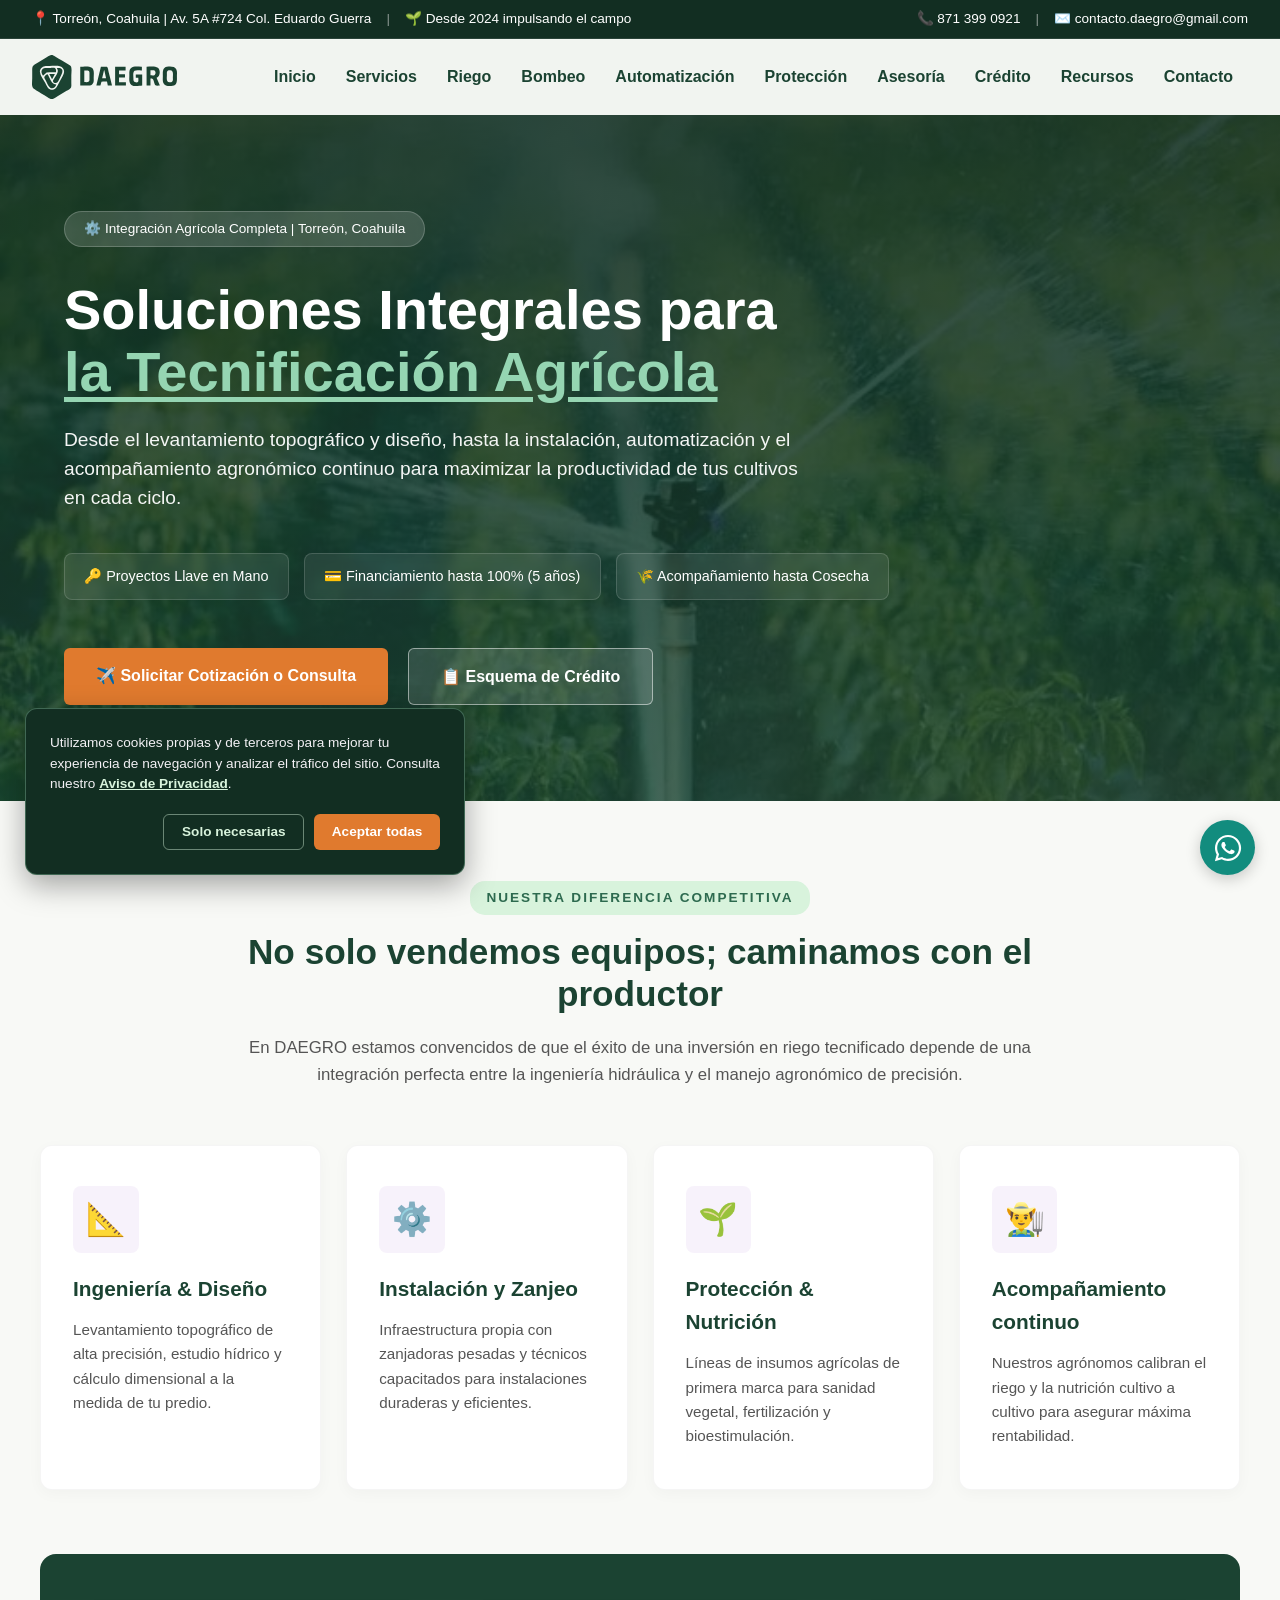
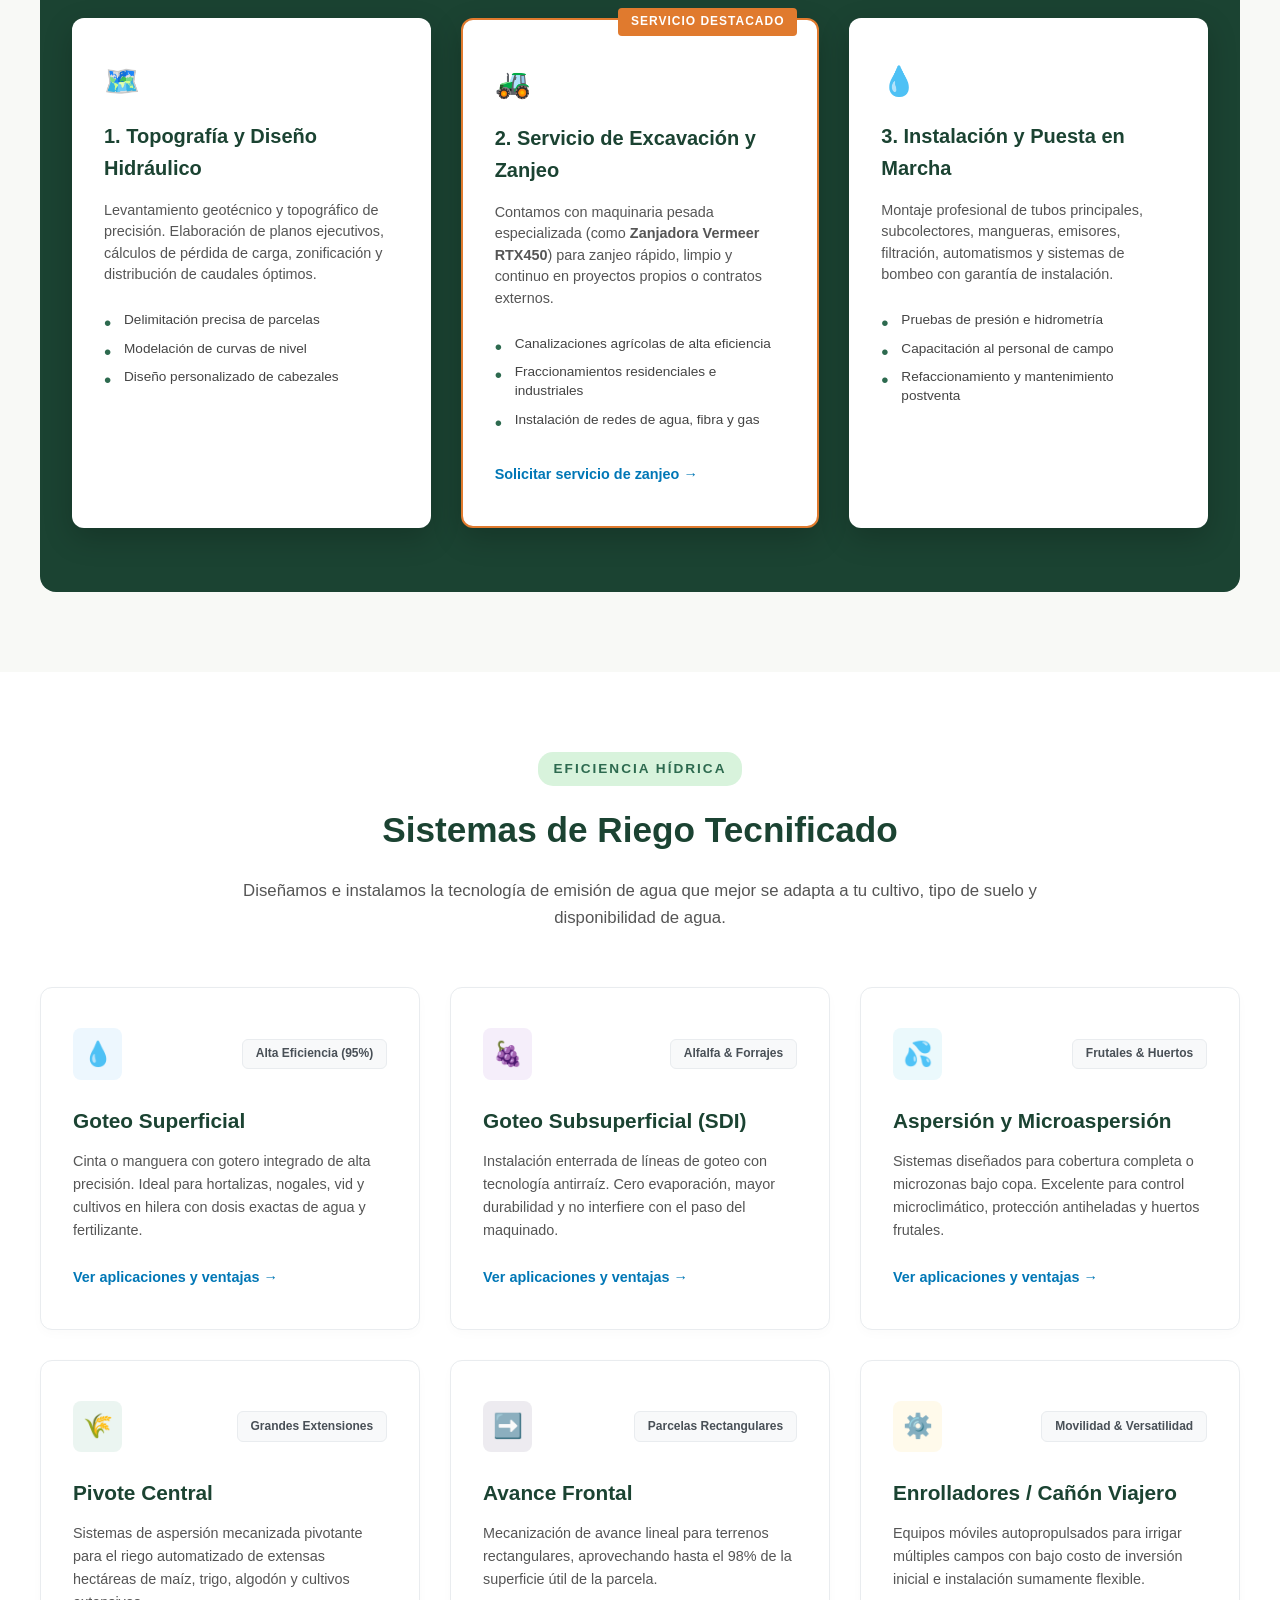
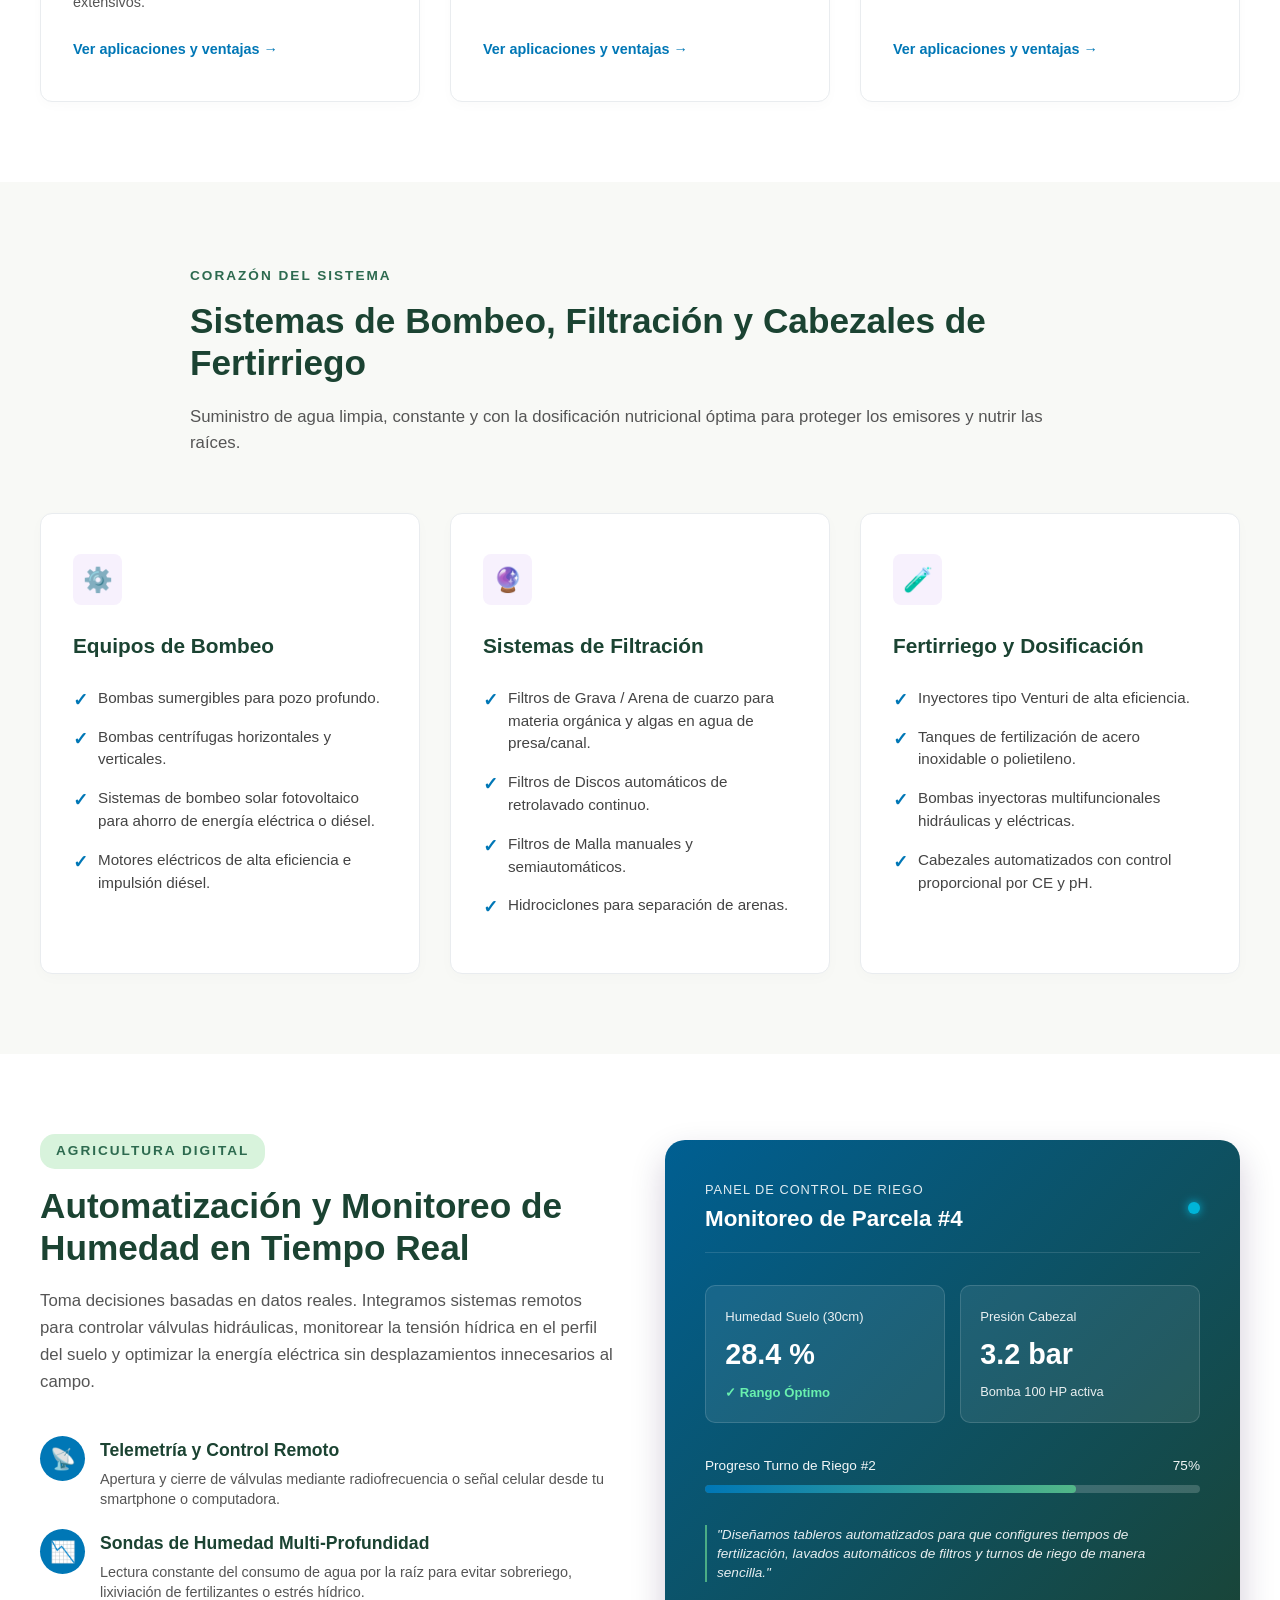
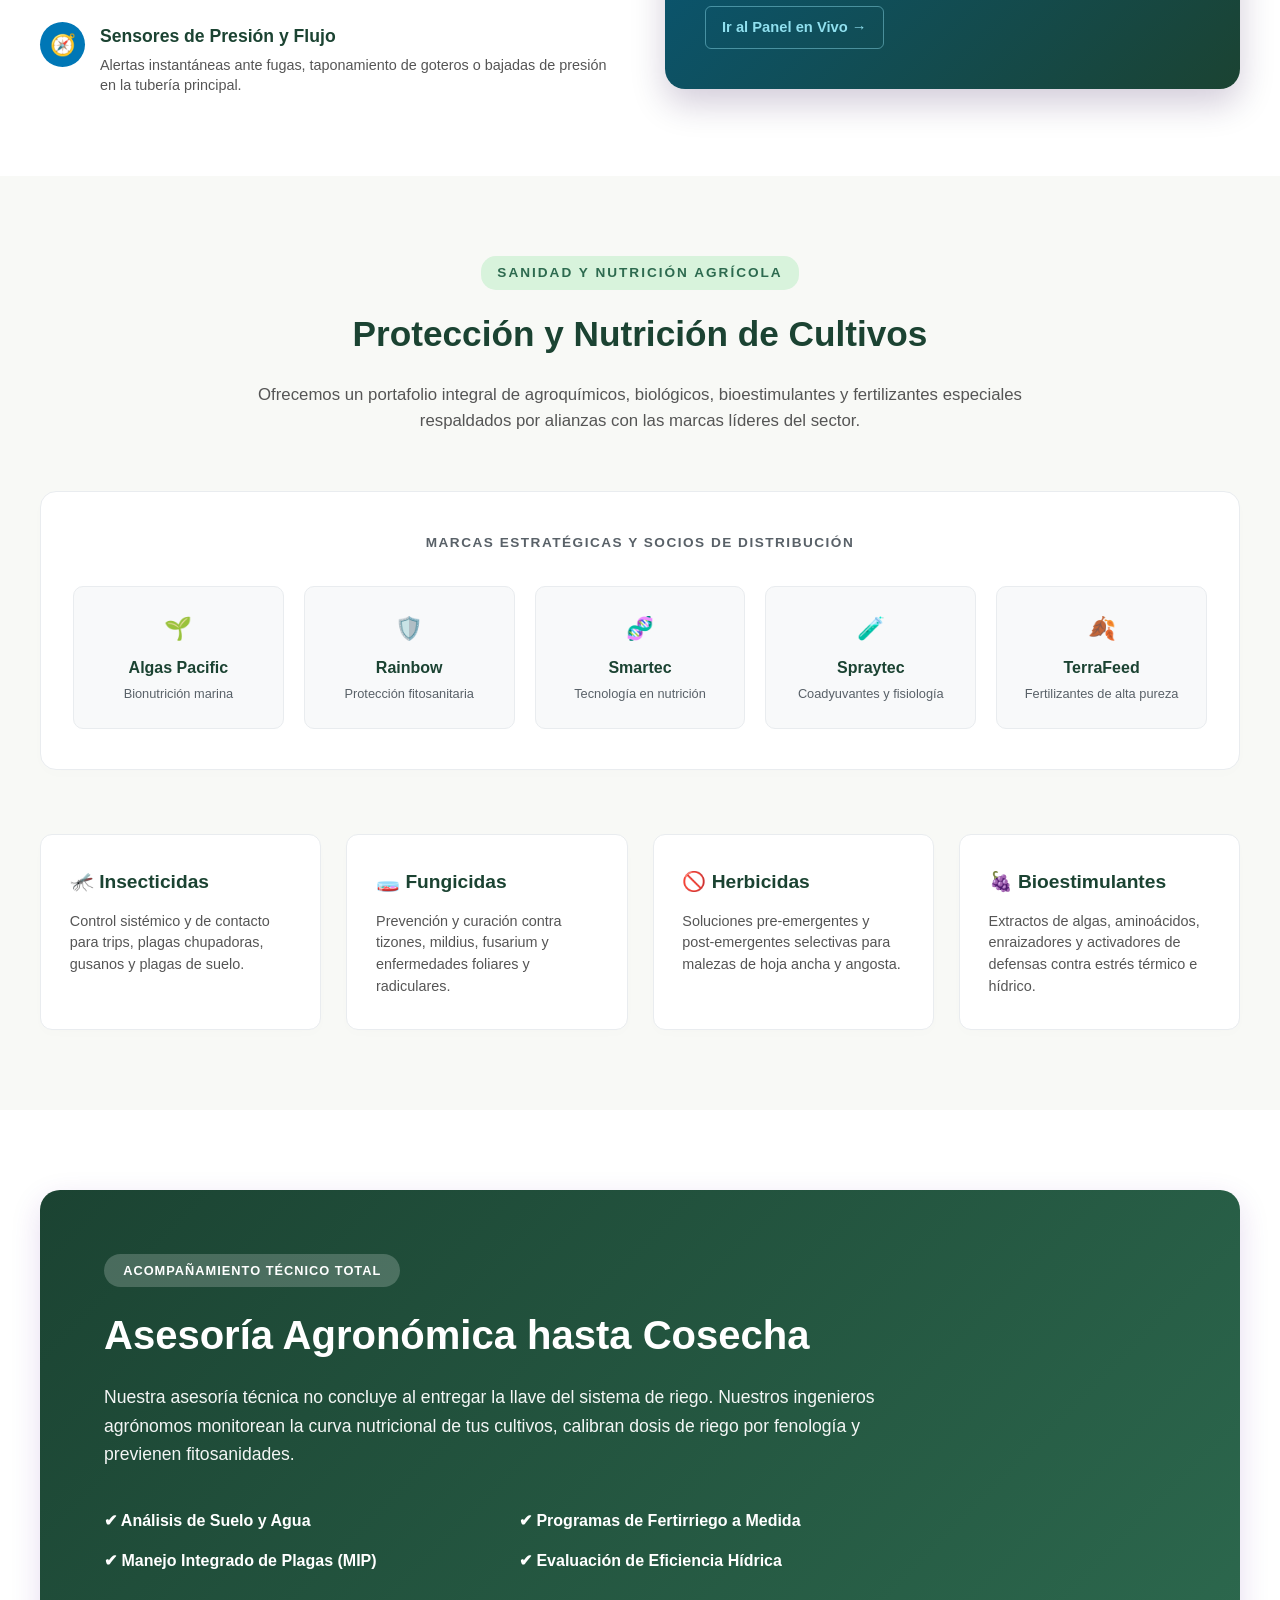
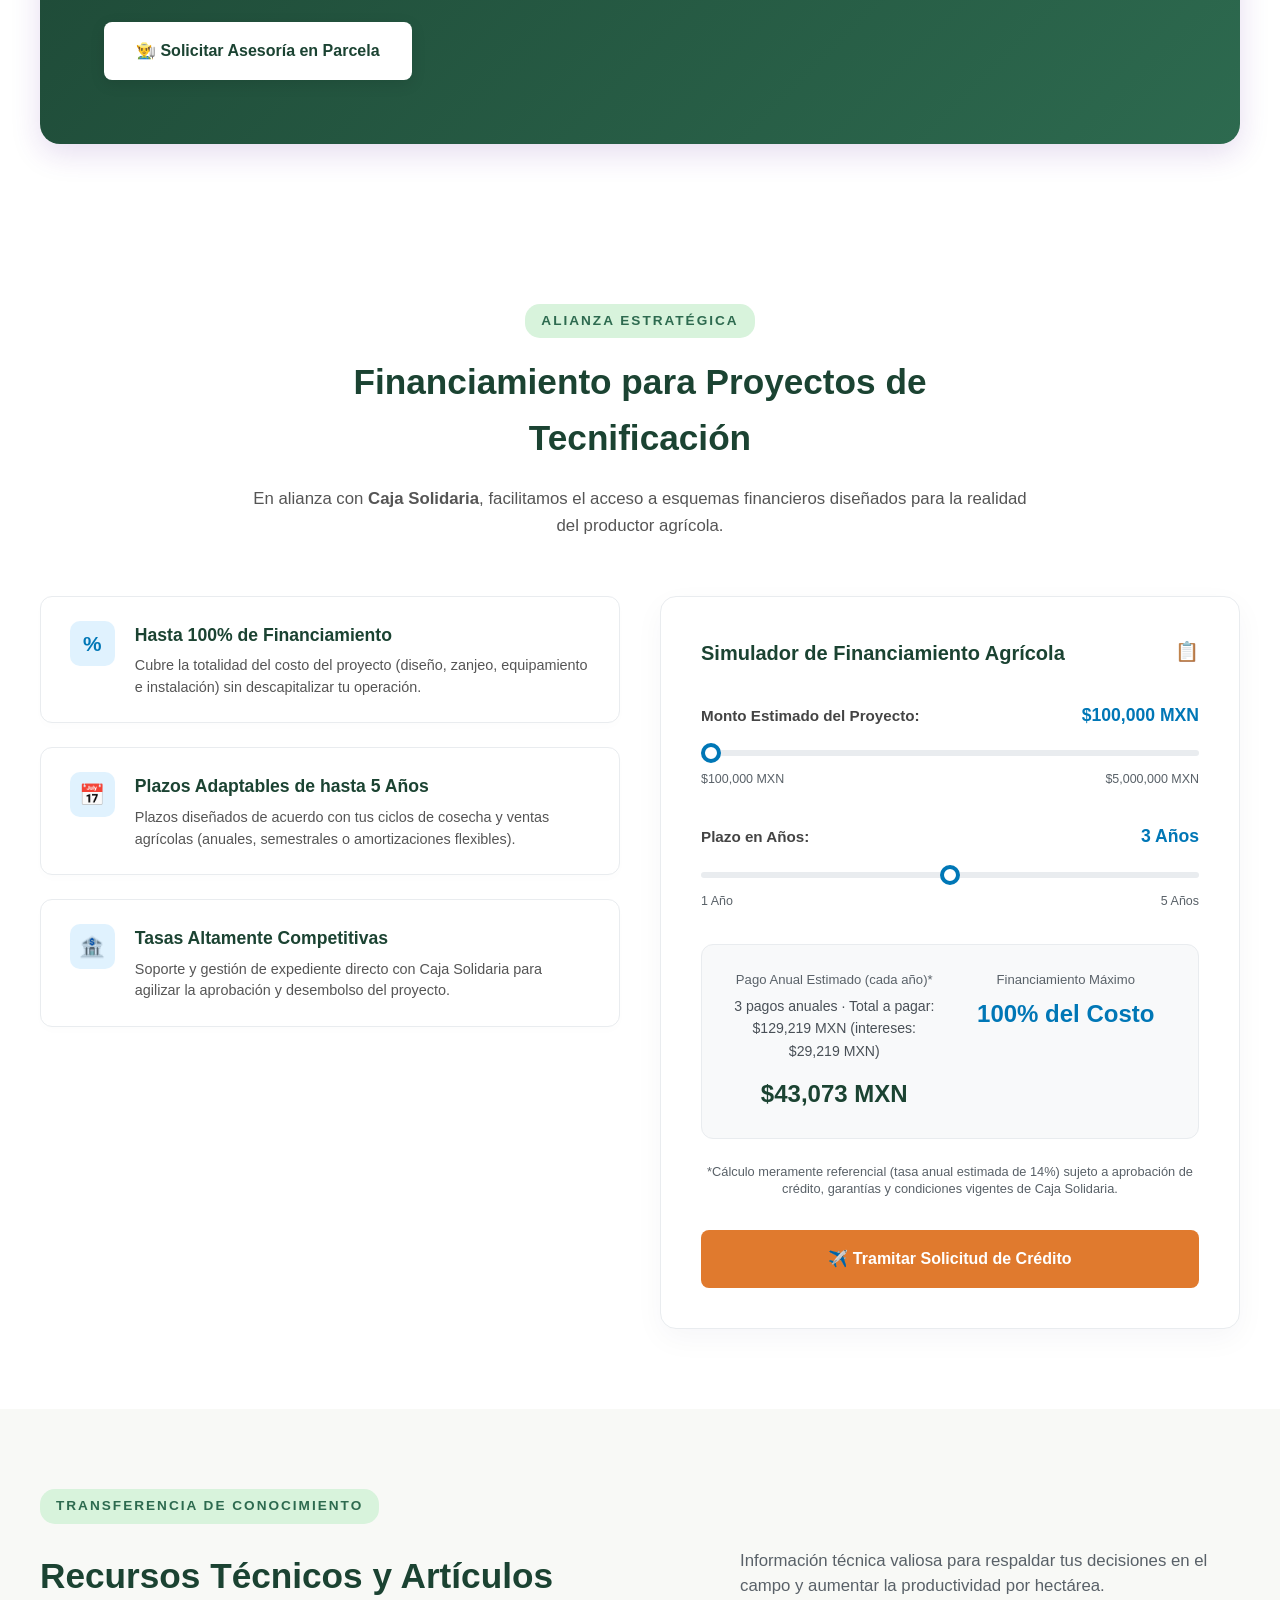
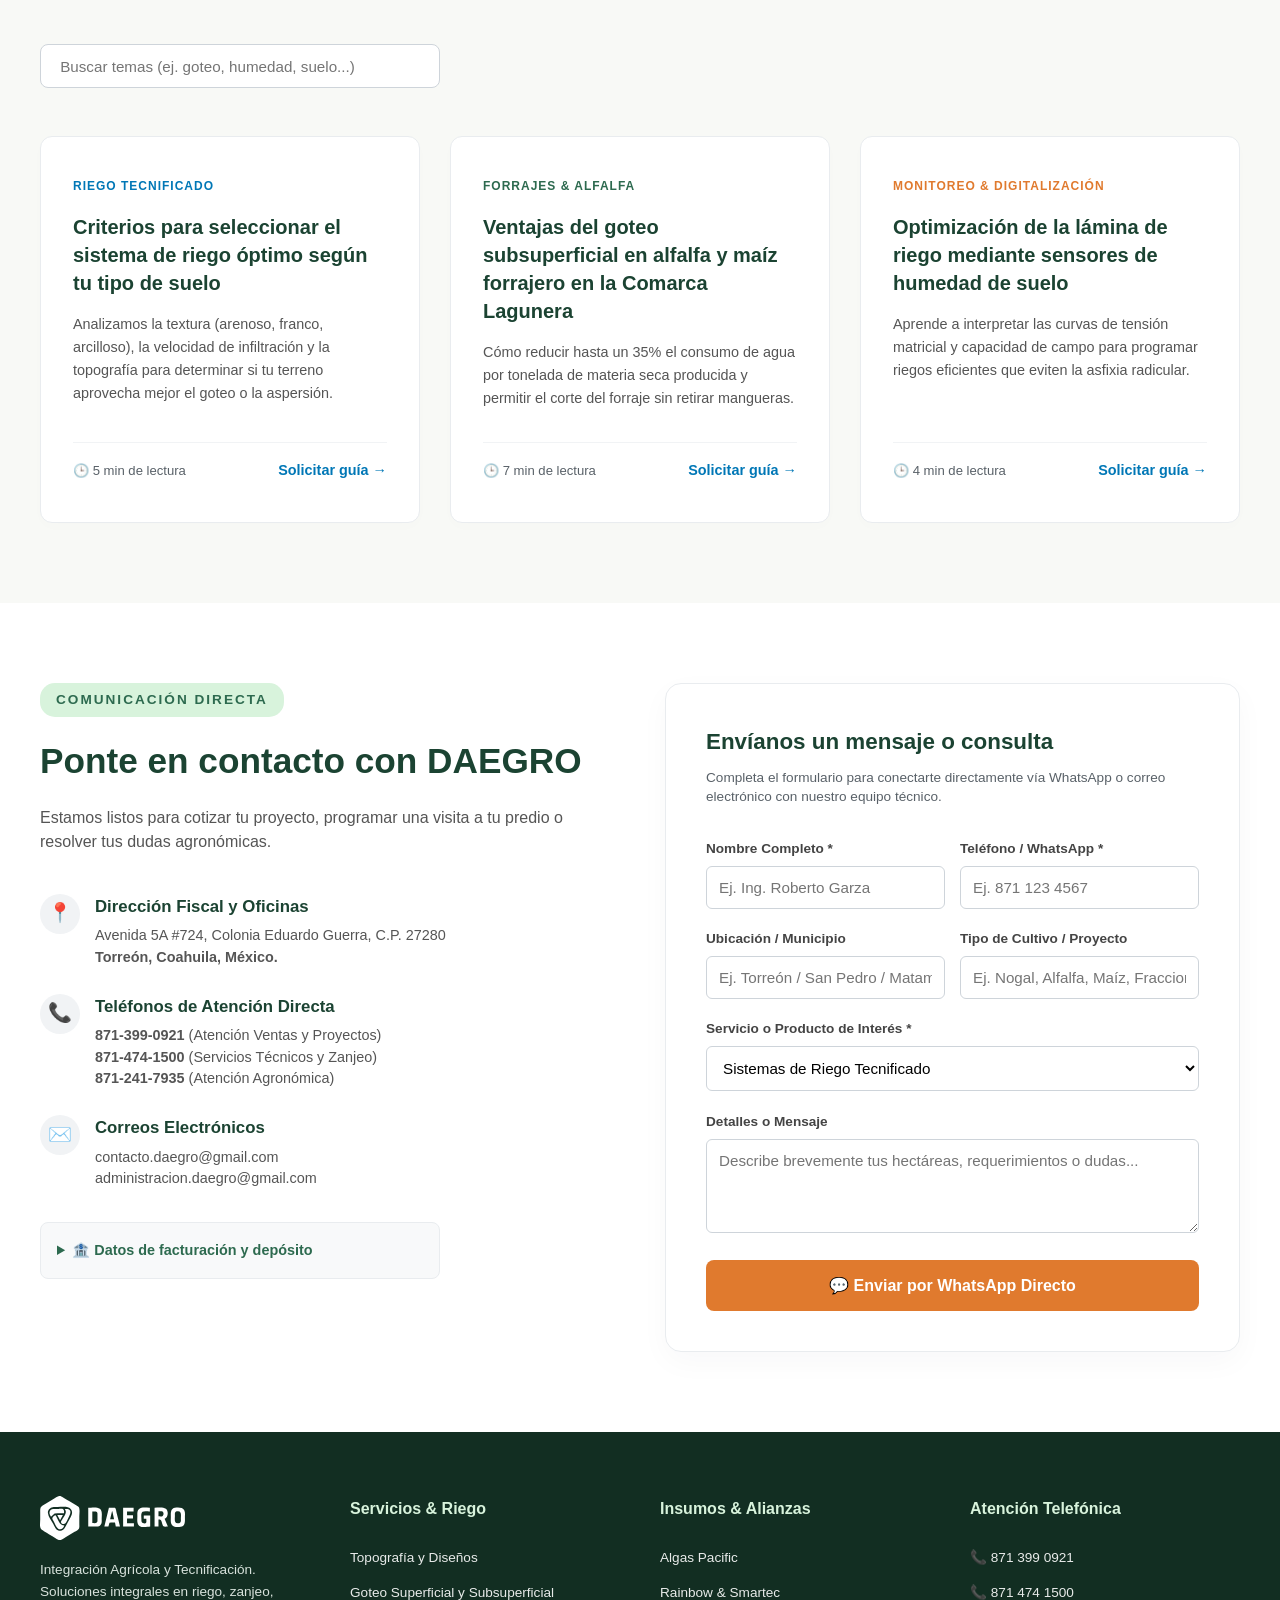
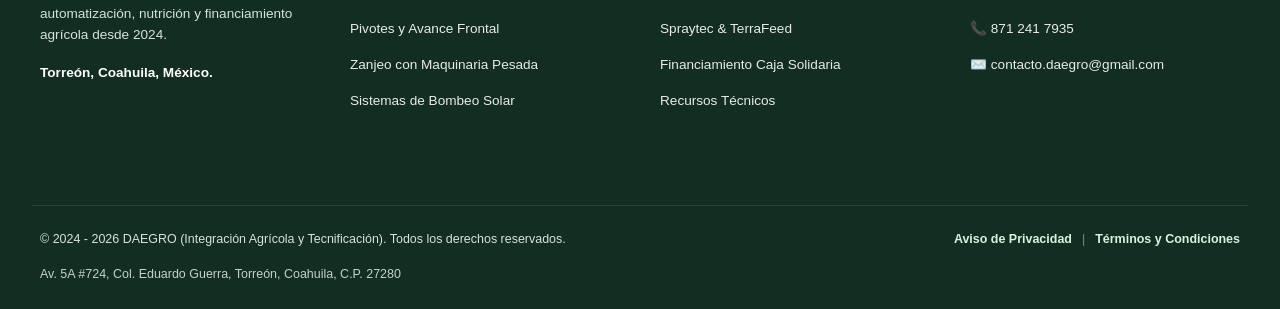
==== commit b07d5d67: "Cambio de color a og-daegro.jpg" ====
--- a/index.html
+++ b/index.html
@@ -64,6 +64,7 @@
 
     <link rel="stylesheet" href="assets/css/main.css">
     <link rel="icon" href="assets/img/favicon/favicon.ico" sizes="32x32">
+    <link rel="icon" href="assets/img/favicon/favicon.svg" type="image/svg+xml">
     <link rel="apple-touch-icon" href="assets/img/favicon/apple-touch-icon.png">
 </head>
 <body>
--- a/assets/css/main.css
+++ b/assets/css/main.css
@@ -1,4 +1,31 @@
 /* Configuración General y Portabilidad */
+:root {
+    /* 60% Dominante - Fondos */
+    --bg-arena: #F8F9F6;
+    --bg-blanco: #FFFFFF;
+    --bg-header: #F1F4F0;
+
+    /* 30% Secundario - Identidad Agrícola */
+    --verde-oscuro: #122E22;      /* Topbar y Footer */
+    --verde-bosque: #1B4332;      /* Títulos principales, Hero y contenedores */
+    --verde-medio: #2D6A4F;       /* Hover y subtítulos */
+    --verde-suave: #D8F3DC;       /* Fondos de badges e íconos */
+
+    /* Apoyo Tecnológico - Agua y Precisión */
+    --azul-agua: #0077B6;
+    --azul-agua-hover: #005F92;
+    --azul-claro: #E0F2FE;
+
+    /* 10% Acento - Llamados a la Acción (CTA) */
+    --ambar-cta: #E07A2E;
+    --ambar-cta-hover: #C5651E;
+    --ambar-suave: #FDECE0;
+
+    /* Textos */
+    --texto-principal: #1F2421;
+    --texto-secundario: #4A5550;
+}
+
 * {
     margin: 0;
     padding: 0;
@@ -7,8 +34,8 @@
 }
 
 body {
-    background-color: #f4f7f6;
-    color: #333333;
+    background-color: var(--bg-arena);
+    color: var(--texto-principal);
     line-height: 1.6;
 }
 
@@ -22,7 +49,7 @@
     position: absolute;
     left: -9999px;
     top: 0;
-    background-color: #240046;
+    background-color: var(--verde-bosque);
     color: #ffffff;
     padding: 0.75rem 1.25rem;
     font-weight: 700;
@@ -37,7 +64,7 @@
 
 /* --- BARRA SUPERIOR INFORMATIVA --- */
 .topbar {
-    background-color: #1a0036;
+    background-color: var(--verde-oscuro);
     color: #ffffff;
     font-size: 0.85rem;
     padding: 0.5rem 2rem;
@@ -60,7 +87,7 @@
 }
 
 .topbar-der a:hover {
-    color: #c77dff;
+    color: var(--verde-suave);
 }
 
 .separador {
@@ -75,7 +102,7 @@
 
 /* Encabezado y Navegación Global */
 header {
-    background-color: #f3f1f5;
+    background-color: var(--bg-header);
     padding: 1rem 2rem;
     position: sticky;
     top: 0;
@@ -108,20 +135,20 @@
 }
 
 nav ul li a {
-    color: #240046;
+    color: var(--verde-bosque);
     text-decoration: none;
     font-weight: 600;
     transition: color 0.3s;
 }
 
 nav ul li a:hover {
-    color: #7b2cbf;
+    color: var(--azul-agua);
 }
 
 /* --- SECCIÓN PRINCIPAL / HERO --- */
 #inicio {
-    background: linear-gradient(rgba(36, 0, 70, 0.88), rgba(90, 24, 154, 0.88)),
-                url('../img/hero-riego.jpg') no-repeat center center/cover;
+    background: linear-gradient(rgba(18, 46, 34, 0.88), rgba(27, 67, 50, 0.82)),
+            url('../img/hero-riego.jpg') no-repeat center center/cover;
     color: #ffffff;
     text-align: left;
     padding: 6rem 4rem;
@@ -148,7 +175,7 @@
 }
 
 .texto-resaltado {
-    color: #e0aaff;
+    color: #95D5B2;
     text-decoration: underline;
     text-underline-offset: 6px;
 }
@@ -194,7 +221,7 @@
 }
 
 .boton-verde {
-    background-color: #007a4d;
+    background-color: var(--ambar-cta);
     color: #ffffff;
     border: none;
     padding: 0.9rem 2rem;
@@ -206,7 +233,7 @@
 }
 
 .boton-verde:hover {
-    background-color: #00633e;
+    background-color: var(--ambar-cta-hover);
     transform: translateY(-2px);
 }
 
@@ -243,7 +270,7 @@
    ========================================================================== */
 #servicios {
     padding: 5rem 2rem;
-    background-color: #f8f9fa;
+    background-color: var(--bg-arena);
     text-align: center;
 }
 
@@ -254,19 +281,19 @@
 
 .subtitulo-competitiva {
     display: inline-block;
-    color: #5a189a;
+    color: var(--verde-medio);
     font-size: 0.85rem;
     text-transform: uppercase;
     font-weight: bold;
     letter-spacing: 2px;
-    background-color: rgba(123, 44, 191, 0.08);
+    background-color: var(--verde-suave);
     padding: 0.4rem 1rem;
     border-radius: 15px;
     margin-bottom: 1rem;
 }
 
 #servicios h2 {
-    color: #240046;
+    color: var(--verde-bosque);
     font-size: 2.2rem;
     line-height: 1.2;
     margin-bottom: 1.2rem;
@@ -312,7 +339,7 @@
 }
 
 .tarjeta-servicio h3 {
-    color: #240046;
+    color: var(--verde-bosque);
     font-size: 1.3rem;
     margin-bottom: 0.8rem;
     font-weight: 700;
@@ -334,7 +361,7 @@
    SUBSECCIÓN: PROCESOS TÉCNICOS DAEGRO
    ========================================================================== */
 .contenedor-procesos-tecnicos {
-    background-color: #240046;
+    background-color: var(--verde-bosque);
     padding: 4rem 2rem;
     margin-top: 4rem;
     border-radius: 16px;
@@ -358,15 +385,15 @@
 }
 
 .tarjeta-proceso.destacada {
-    border: 2px solid #ffb703;
+    border: 2px solid var(--ambar-cta);
 }
 
 .badge-destacado {
     position: absolute;
     top: -12px;
     right: 20px;
-    background-color: #ffb703;
-    color: #240046;
+    background-color: var(--ambar-cta);
+    color: #ffffff;
     font-size: 0.75rem;
     font-weight: bold;
     text-transform: uppercase;
@@ -381,7 +408,7 @@
 }
 
 .tarjeta-proceso h3 {
-    color: #240046;
+    color: var(--verde-bosque);
     font-size: 1.25rem;
     margin-bottom: 1rem;
     font-weight: 700;
@@ -413,13 +440,13 @@
     content: "•";
     position: absolute;
     left: 0;
-    color: #7b2cbf;
+    color: var(--verde-medio);
     font-size: 1.3rem;
     top: -2px;
 }
 
 .enlace-proceso-accion {
-    color: #5a189a;
+    color: var(--azul-agua);
     text-decoration: none;
     font-weight: bold;
     font-size: 0.9rem;
@@ -428,7 +455,7 @@
 }
 
 .enlace-proceso-accion:hover {
-    color: #7b2cbf;
+    color: var(--azul-agua-hover);
     text-decoration: underline;
 }
 
@@ -447,7 +474,7 @@
    ========================================================================== */
 #riego {
     padding: 5rem 2rem;
-    background-color: #ffffff;
+    background-color: var(--bg-blanco);
     text-align: center;
 }
 
@@ -458,19 +485,19 @@
 
 .subtitulo-eficiencia {
     display: inline-block;
-    color: #5a189a;
+    color: var(--verde-medio);
     font-size: 0.85rem;
     text-transform: uppercase;
     font-weight: bold;
     letter-spacing: 2px;
-    background-color: rgba(157, 78, 221, 0.1);
+    background-color: var(--verde-suave);
     padding: 0.4rem 1rem;
     border-radius: 15px;
     margin-bottom: 1rem;
 }
 
 #riego h2 {
-    color: #240046;
+    color: var(--verde-bosque);
     font-size: 2.2rem;
     font-weight: 700;
     margin-bottom: 1.2rem;
@@ -539,7 +566,7 @@
 }
 
 .tarjeta-riego-tecnico h3 {
-    color: #240046;
+    color: var(--verde-bosque);
     font-size: 1.3rem;
     font-weight: 700;
     margin-bottom: 0.8rem;
@@ -553,7 +580,7 @@
 }
 
 .enlace-riego-tecnico {
-    color: #5a189a;
+    color: var(--azul-agua);
     text-decoration: none;
     font-weight: bold;
     font-size: 0.9rem;
@@ -562,7 +589,7 @@
 }
 
 .enlace-riego-tecnico:hover {
-    color: #7b2cbf;
+    color: var(--azul-agua-hover);
     text-decoration: underline;
 }
 
@@ -577,7 +604,7 @@
    ========================================================================== */
 #bombeo {
     padding: 5rem 2rem;
-    background-color: #f8f9fa;
+    background-color: var(--bg-arena);
     text-align: center;
 }
 
@@ -589,7 +616,7 @@
 
 .subtitulo-corazon {
     display: inline-block;
-    color: #5a189a;
+    color: var(--verde-medio);
     font-size: 0.85rem;
     text-transform: uppercase;
     font-weight: bold;
@@ -598,7 +625,7 @@
 }
 
 #bombeo h2 {
-    color: #240046;
+    color: var(--verde-bosque);
     font-size: 2.2rem;
     font-weight: 700;
     line-height: 1.2;
@@ -641,7 +668,7 @@
 }
 
 .tarjeta-bombeo-tecnico h3 {
-    color: #240046;
+    color: var(--verde-bosque);
     font-size: 1.3rem;
     font-weight: 700;
     margin-bottom: 1.5rem;
@@ -667,7 +694,7 @@
     position: absolute;
     left: 0;
     top: 0;
-    color: #7b2cbf;
+    color: var(--azul-agua);
     font-weight: bold;
     font-size: 1.1rem;
 }
@@ -684,7 +711,7 @@
    ========================================================================== */
 #automatizacion {
     padding: 5rem 2rem;
-    background-color: #ffffff;
+    background-color: var(--bg-blanco);
 }
 
 .contenedor-dos-columnas {
@@ -703,19 +730,19 @@
 
 .subtitulo-digital {
     display: inline-block;
-    color: #5a189a;
+    color: var(--verde-medio);
     font-size: 0.85rem;
     text-transform: uppercase;
     font-weight: bold;
     letter-spacing: 2px;
-    background-color: rgba(123, 44, 191, 0.08);
+    background-color: var(--verde-suave);
     padding: 0.4rem 1rem;
     border-radius: 15px;
     margin-bottom: 1rem;
 }
 
 .columna-info-automatizacion h2 {
-    color: #240046;
+    color: var(--verde-bosque);
     font-size: 2.2rem;
     font-weight: 700;
     line-height: 1.2;
@@ -743,7 +770,7 @@
 
 .icono-digital-circulo {
     font-size: 1.3rem;
-    background-color: #7b2cbf;
+    background-color: var(--azul-agua);
     color: #ffffff;
     width: 45px;
     height: 45px;
@@ -755,7 +782,7 @@
 }
 
 .item-digital h3 {
-    color: #240046;
+    color: var(--verde-bosque);
     font-size: 1.1rem;
     font-weight: 700;
     margin-bottom: 0.3rem;
@@ -769,7 +796,7 @@
 
 /* --- INTERFAZ GRÁFICA DEL MONITOR DIGITAL --- */
 .interfaz-monitor {
-    background: linear-gradient(135deg, #3c096c, #240046);
+    background: linear-gradient(135deg, #005F92, #1B4332);
     color: #ffffff;
     padding: 2.5rem;
     border-radius: 20px;
@@ -865,7 +892,7 @@
 .barra-llena-progreso {
     width: 75%;
     height: 100%;
-    background: linear-gradient(90deg, #c77dff, #e0aaff);
+    background: linear-gradient(90deg, #0077B6, #52B788);
     border-radius: 4px;
 }
 
@@ -874,18 +901,18 @@
     font-style: italic;
     opacity: 0.9;
     line-height: 1.4;
-    border-left: 2px solid #c77dff;
+    border-left: 2px solid #52B788;
     padding-left: 10px;
     margin-bottom: 1.5rem;
 }
 
 .enlace-panel-vivo {
     display: inline-block;
-    color: #e0aaff;
+    color: #90E0EF;
     font-weight: 700;
     font-size: 0.92rem;
     text-decoration: none;
-    border: 1px solid rgba(224, 170, 255, 0.45);
+    border: 1px solid rgba(144, 224, 239, 0.45);
     padding: 0.55rem 1rem;
     border-radius: 6px;
     transition: background-color 0.2s, color 0.2s;
@@ -908,7 +935,7 @@
    ========================================================================== */
 #proteccion {
     padding: 5rem 2rem;
-    background-color: #f8f9fa;
+    background-color: var(--bg-arena);
     text-align: center;
 }
 
@@ -919,19 +946,19 @@
 
 .subtitulo-sanidad {
     display: inline-block;
-    color: #5a189a;
+    color: var(--verde-medio);
     font-size: 0.85rem;
     text-transform: uppercase;
     font-weight: bold;
     letter-spacing: 2px;
-    background-color: rgba(123, 44, 191, 0.08);
+    background-color: var(--verde-suave);
     padding: 0.4rem 1rem;
     border-radius: 15px;
     margin-bottom: 1rem;
 }
 
 #proteccion h2 {
-    color: #240046;
+    color: var(--verde-bosque);
     font-size: 2.2rem;
     font-weight: 700;
     margin-bottom: 1.2rem;
@@ -979,7 +1006,7 @@
 .tarjeta-marca:hover {
     transform: translateY(-2px);
     background-color: #ffffff;
-    border-color: #7b2cbf;
+    border-color: var(--verde-medio);
 }
 
 .icono-marca-v {
@@ -989,7 +1016,7 @@
 }
 
 .tarjeta-marca h4 {
-    color: #240046;
+    color: var(--verde-bosque);
     font-size: 1rem;
     font-weight: 700;
     margin-bottom: 0.2rem;
@@ -1024,7 +1051,7 @@
 }
 
 .tarjeta-insumo h3 {
-    color: #240046;
+    color: var(--verde-bosque);
     font-size: 1.2rem;
     font-weight: 700;
     margin-bottom: 0.8rem;
@@ -1052,7 +1079,7 @@
 }
 
 .bloque-tarjeta-asesoria {
-    background: linear-gradient(135deg, #7b2cbf, #5a189a);
+    background: linear-gradient(135deg, #1B4332, #2D6A4F);
     color: #ffffff;
     padding: 4rem;
     border-radius: 20px;
@@ -1107,13 +1134,13 @@
 }
 
 .check-asesoria-item::first-letter {
-    color: #e0aaff;
+    color: #95D5B2;
     font-weight: bold;
 }
 
 .boton-asesor-parcela {
     background-color: #ffffff;
-    color: #240046;
+    color: var(--verde-bosque);
     border: none;
     padding: 1rem 2rem;
     font-size: 1rem;
@@ -1143,7 +1170,7 @@
    ========================================================================== */
 #credito {
     padding: 5rem 2rem;
-    background-color: #ffffff;
+    background-color: var(--bg-blanco);
 }
 
 .contenedor-credito-encabezado {
@@ -1154,19 +1181,19 @@
 
 .subtitulo-alianza {
     display: inline-block;
-    color: #5a189a;
+    color: var(--verde-medio);
     font-size: 0.85rem;
     text-transform: uppercase;
     font-weight: bold;
     letter-spacing: 2px;
-    background-color: rgba(123, 44, 191, 0.08);
+    background-color: var(--verde-suave);
     padding: 0.4rem 1rem;
     border-radius: 15px;
     margin-bottom: 1rem;
 }
 
 #credito h2 {
-    color: #240046;
+    color: var(--verde-bosque);
     font-size: 2.2rem;
     font-weight: 700;
     margin-bottom: 1.2rem;
@@ -1205,8 +1232,8 @@
 
 .icono-credito-b {
     font-size: 1.3rem;
-    background-color: rgba(123, 44, 191, 0.08);
-    color: #5a189a;
+    background-color: var(--azul-claro);
+    color: var(--azul-agua);
     width: 45px;
     height: 45px;
     display: flex;
@@ -1218,7 +1245,7 @@
 }
 
 .tarjeta-beneficio-credito h3 {
-    color: #240046;
+    color: var(--verde-bosque);
     font-size: 1.1rem;
     font-weight: 700;
     margin-bottom: 0.4rem;
@@ -1246,14 +1273,14 @@
 }
 
 .header-simulador h3 {
-    color: #240046;
+    color: var(--verde-bosque);
     font-size: 1.25rem;
     font-weight: 700;
 }
 
 .icono-calculadora-p {
     font-size: 1.2rem;
-    color: #5a189a;
+    color: var(--azul-agua);
 }
 
 .control-slider {
@@ -1272,7 +1299,7 @@
 }
 
 .valor-resaltado-simulador {
-    color: #5a189a;
+    color: var(--azul-agua);
     font-size: 1.1rem;
     font-weight: bold;
 }
@@ -1288,7 +1315,7 @@
 }
 
 .control-slider input[type="range"]:focus-visible {
-    outline: 3px solid #7b2cbf;
+    outline: 3px solid var(--azul-agua);
     outline-offset: 4px;
 }
 
@@ -1299,7 +1326,7 @@
     height: 20px;
     border-radius: 50%;
     background: #ffffff;
-    border: 4px solid #7b2cbf;
+    border: 4px solid var(--azul-agua);
     cursor: pointer;
     transition: transform 0.1s;
 }
@@ -1348,11 +1375,11 @@
     display: block;
     font-size: 1.5rem;
     font-weight: bold;
-    color: #240046;
+    color: var(--verde-bosque);
 }
 
 .monto-resultado.color-morado {
-    color: #5a189a;
+    color: var(--azul-agua);
 }
 
 .nota-legal-simulador {
@@ -1365,7 +1392,7 @@
 
 .boton-tramitar-credito {
     width: 100%;
-    background-color: #7b2cbf;
+    background-color: var(--ambar-cta);
     color: #ffffff;
     border: none;
     padding: 1rem;
@@ -1377,7 +1404,7 @@
 }
 
 .boton-tramitar-credito:hover {
-    background-color: #5a189a;
+    background-color: var(--ambar-cta-hover);
 }
 
 @media (max-width: 768px) {
@@ -1392,7 +1419,7 @@
    ========================================================================== */
 #recursos {
     padding: 5rem 2rem;
-    background-color: #f8f9fa;
+    background-color: var(--bg-arena);
     text-align: left;
 }
 
@@ -1403,12 +1430,12 @@
 
 .subtitulo-transferencia {
     display: inline-block;
-    color: #5a189a;
+    color: var(--verde-medio);
     font-size: 0.85rem;
     text-transform: uppercase;
     font-weight: bold;
     letter-spacing: 2px;
-    background-color: rgba(123, 44, 191, 0.08);
+    background-color: var(--verde-suave);
     padding: 0.4rem 1rem;
     border-radius: 15px;
     margin-bottom: 1.5rem;
@@ -1423,7 +1450,7 @@
 }
 
 #recursos h2 {
-    color: #240046;
+    color: var(--verde-bosque);
     font-size: 2.2rem;
     font-weight: 700;
     flex: 1;
@@ -1457,14 +1484,14 @@
 }
 
 #inputBuscarRecursos:focus {
-    border-color: #7b2cbf;
+    border-color: var(--verde-medio);
     box-shadow: 0 0 5px rgba(123, 44, 191, 0.2);
 }
 
 #estadoBusqueda {
     margin-top: 0.6rem;
     font-size: 0.9rem;
-    color: #5a189a;
+    color: var(--verde-medio);
     font-weight: 600;
 }
 
@@ -1506,12 +1533,12 @@
     width: fit-content;
 }
 
-.color-riego { color: #5a189a; }
-.color-forrajes { color: #3c096c; }
-.color-digital { color: #7b2cbf; }
+.color-riego { color: var(--azul-agua); }
+.color-forrajes { color: var(--verde-medio); }
+.color-digital { color: var(--ambar-cta); }
 
 .tarjeta-articulo h3 {
-    color: #240046;
+    color: var(--verde-bosque);
     font-size: 1.25rem;
     font-weight: 700;
     line-height: 1.4;
@@ -1537,7 +1564,7 @@
 }
 
 .enlace-leer-guia {
-    color: #5a189a;
+    color: var(--azul-agua);
     text-decoration: none;
     font-weight: bold;
     font-size: 0.9rem;
@@ -1545,7 +1572,7 @@
 }
 
 .enlace-leer-guia:hover {
-    color: #7b2cbf;
+    color: var(--azul-agua-hover);
     text-decoration: underline;
 }
 
@@ -1562,7 +1589,7 @@
    ========================================================================== */
 #contacto {
     padding: 5rem 2rem;
-    background-color: #ffffff;
+    background-color: var(--bg-blanco);
 }
 
 .contenedor-dos-columnas-contacto {
@@ -1581,19 +1608,19 @@
 
 .subtitulo-comunicacion {
     display: inline-block;
-    color: #5a189a;
+    color: var(--verde-medio);
     font-size: 0.85rem;
     text-transform: uppercase;
     font-weight: bold;
     letter-spacing: 2px;
-    background-color: rgba(123, 44, 191, 0.08);
+    background-color: var(--verde-suave);
     padding: 0.4rem 1rem;
     border-radius: 15px;
     margin-bottom: 1rem;
 }
 
 .columna-datos-contacto h2 {
-    color: #240046;
+    color: var(--verde-bosque);
     font-size: 2.2rem;
     font-weight: 700;
     margin-bottom: 1rem;
@@ -1633,7 +1660,7 @@
 }
 
 .bloque-dato-item h3 {
-    color: #240046;
+    color: var(--verde-bosque);
     font-size: 1.05rem;
     font-weight: 700;
     margin-bottom: 0.3rem;
@@ -1657,11 +1684,11 @@
     cursor: pointer;
     font-size: 0.9rem;
     font-weight: bold;
-    color: #5a189a;
+    color: var(--verde-medio);
 }
 
 .acordeon-facturacion summary:focus-visible {
-    outline: 3px solid #5a189a;
+    outline: 3px solid var(--verde-medio);
     outline-offset: 3px;
 }
 
@@ -1681,7 +1708,7 @@
 }
 
 .caja-formulario-web h3 {
-    color: #240046;
+    color: var(--verde-bosque);
     font-size: 1.4rem;
     font-weight: 700;
     margin-bottom: 0.5rem;
@@ -1738,7 +1765,7 @@
 }
 
 .boton-enviar-whatsapp {
-    background-color: #007a4d;
+    background-color: var(--ambar-cta);
     color: #ffffff;
     border: none;
     padding: 1rem;
@@ -1752,20 +1779,20 @@
 }
 
 .boton-enviar-whatsapp:hover {
-    background-color: #00633e;
+    background-color: var(--ambar-cta-hover);
 }
 
 .estado-formulario {
     margin-top: 0.9rem;
     padding: 0.75rem 1rem;
     border-radius: 6px;
-    background-color: #f3f1f5;
-    color: #240046;
+    background-color: var(--verde-suave);
+    color: var(--verde-bosque);
     font-size: 0.9rem;
 }
 
 .estado-formulario a {
-    color: #5a189a;
+    color: var(--verde-medio);
     font-weight: bold;
 }
 
@@ -1806,7 +1833,7 @@
    PIE DE PÁGINA CORPORATIVO (FOOTER)
    ========================================================================== */
 footer {
-    background-color: #1a0036;
+    background-color: var(--verde-oscuro);
     color: #ffffff;
     padding: 4rem 2rem 0 2rem;
     font-size: 0.9rem;
@@ -1836,7 +1863,7 @@
 }
 
 .tagline-empresa {
-    color: #d1c4e9;
+    color: #D8E2DC;
     line-height: 1.6;
     margin-bottom: 1rem;
     font-size: 0.85rem;
@@ -1849,7 +1876,7 @@
 }
 
 .columna-footer h4 {
-    color: #e0aaff;
+    color: var(--verde-suave);
     font-size: 1rem;
     font-weight: 700;
     margin-bottom: 1.5rem;
@@ -1874,7 +1901,7 @@
 }
 
 .columna-footer ul li a:hover {
-    color: #e0aaff;
+    color: var(--verde-suave);
     opacity: 1;
 }
 
@@ -1890,7 +1917,7 @@
     max-width: 1200px;
     margin: 0 auto;
     font-size: 0.78rem;
-    color: #d1c4e9;
+    color: #D8E2DC;
     flex-wrap: wrap;
     gap: 15px;
 }
@@ -1898,6 +1925,11 @@
 .direccion-f-pie {
     opacity: 0.9;
 }
+
+footer .logo-sitio {
+    filter: brightness(0) invert(1);
+}
+
 
 @media (max-width: 768px) {
     footer { padding: 3rem 1.5rem 0 1.5rem; text-align: center; }
@@ -1944,7 +1976,7 @@
     }
 
     .menu-hamburguesa:focus-visible {
-        outline: 3px solid #7b2cbf;
+        outline: 3px solid var(--verde-medio);
         outline-offset: 6px;
         border-radius: 4px;
     }
@@ -1952,7 +1984,7 @@
     .menu-hamburguesa span {
         width: 100%;
         height: 3px;
-        background-color: #5f1f9b;
+        background-color: var(--verde-bosque);
         border-radius: 2px;
         transition: all 0.3s ease;
     }
@@ -1963,7 +1995,7 @@
         top: 45px;
         right: 0;
         width: 220px;
-        background-color: #240046;
+        background-color: var(--verde-oscuro);
         box-shadow: 0 10px 20px rgba(0, 0, 0, 0.5);
         border-radius: 8px;
         z-index: 2999;
@@ -2014,7 +2046,7 @@
 }
 
 .enlaces-legales-footer a {
-    color: #e0aaff;
+    color: var(--verde-suave);
     text-decoration: none;
     font-weight: 600;
     transition: color 0.2s;
@@ -2043,11 +2075,11 @@
     bottom: 25px;
     left: 25px;
     max-width: 440px;
-    background-color: #1a0036;
+    background-color: var(--verde-oscuro);
     color: #ffffff;
     padding: 1.5rem;
     border-radius: 12px;
-    border: 1px solid rgba(199, 125, 255, 0.35);
+    border: 1px solid rgba(149, 213, 178, 0.35);
     box-shadow: 0 10px 30px rgba(0, 0, 0, 0.35);
     z-index: 4500;
     font-size: 0.85rem;
@@ -2064,7 +2096,7 @@
 }
 
 .banner-cookies a {
-    color: #e0aaff;
+    color: var(--verde-suave);
     font-weight: bold;
     text-decoration: underline;
 }
@@ -2090,19 +2122,19 @@
 }
 
 .btn-cookie-primario {
-    background-color: #007a4d;
+    background-color: var(--ambar-cta);
     color: #ffffff;
     border: none;
 }
 
 .btn-cookie-primario:hover {
-    background-color: #00633e;
+    background-color: var(--ambar-cta-hover);
 }
 
 .btn-cookie-secundario {
     background-color: transparent;
-    color: #e0aaff;
-    border: 1px solid rgba(224, 170, 255, 0.45);
+    color: var(--verde-suave);
+    border: 1px solid rgba(216, 243, 220, 0.45);
 }
 
 .btn-cookie-secundario:hover {
